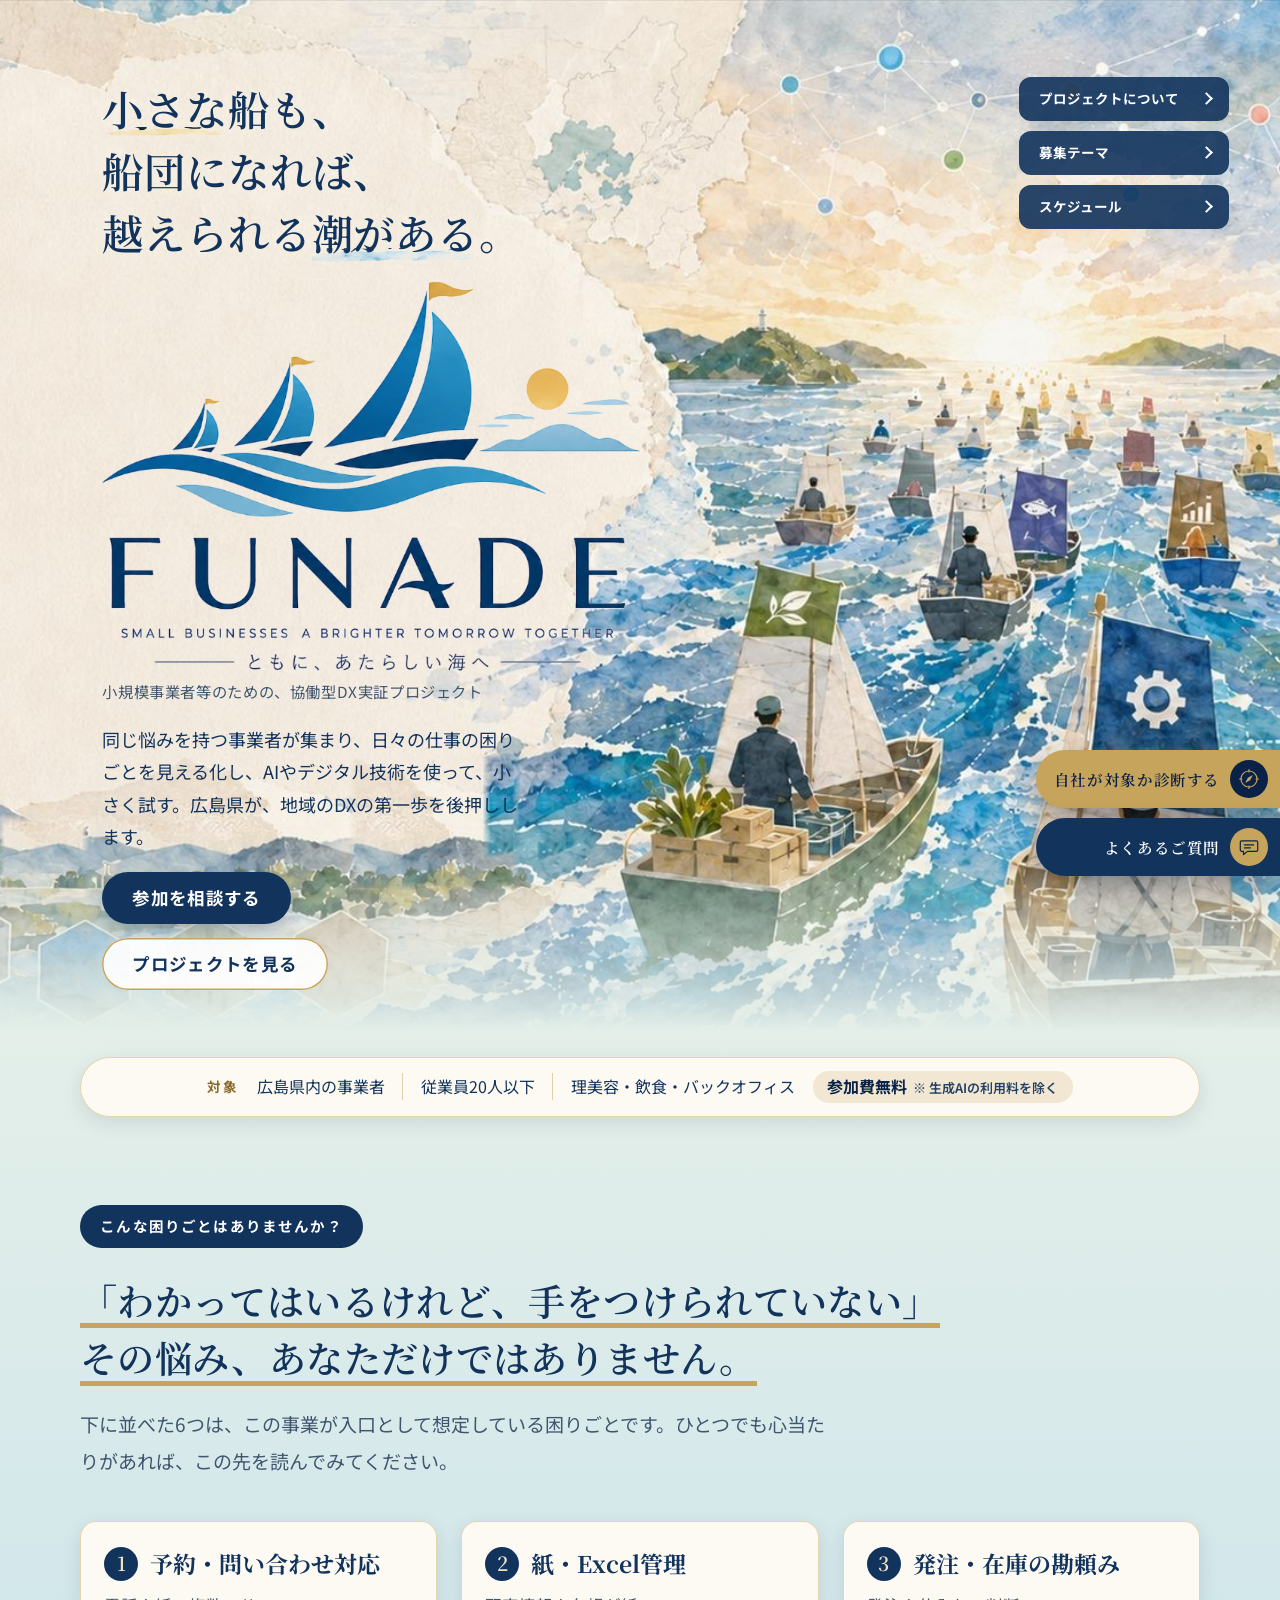
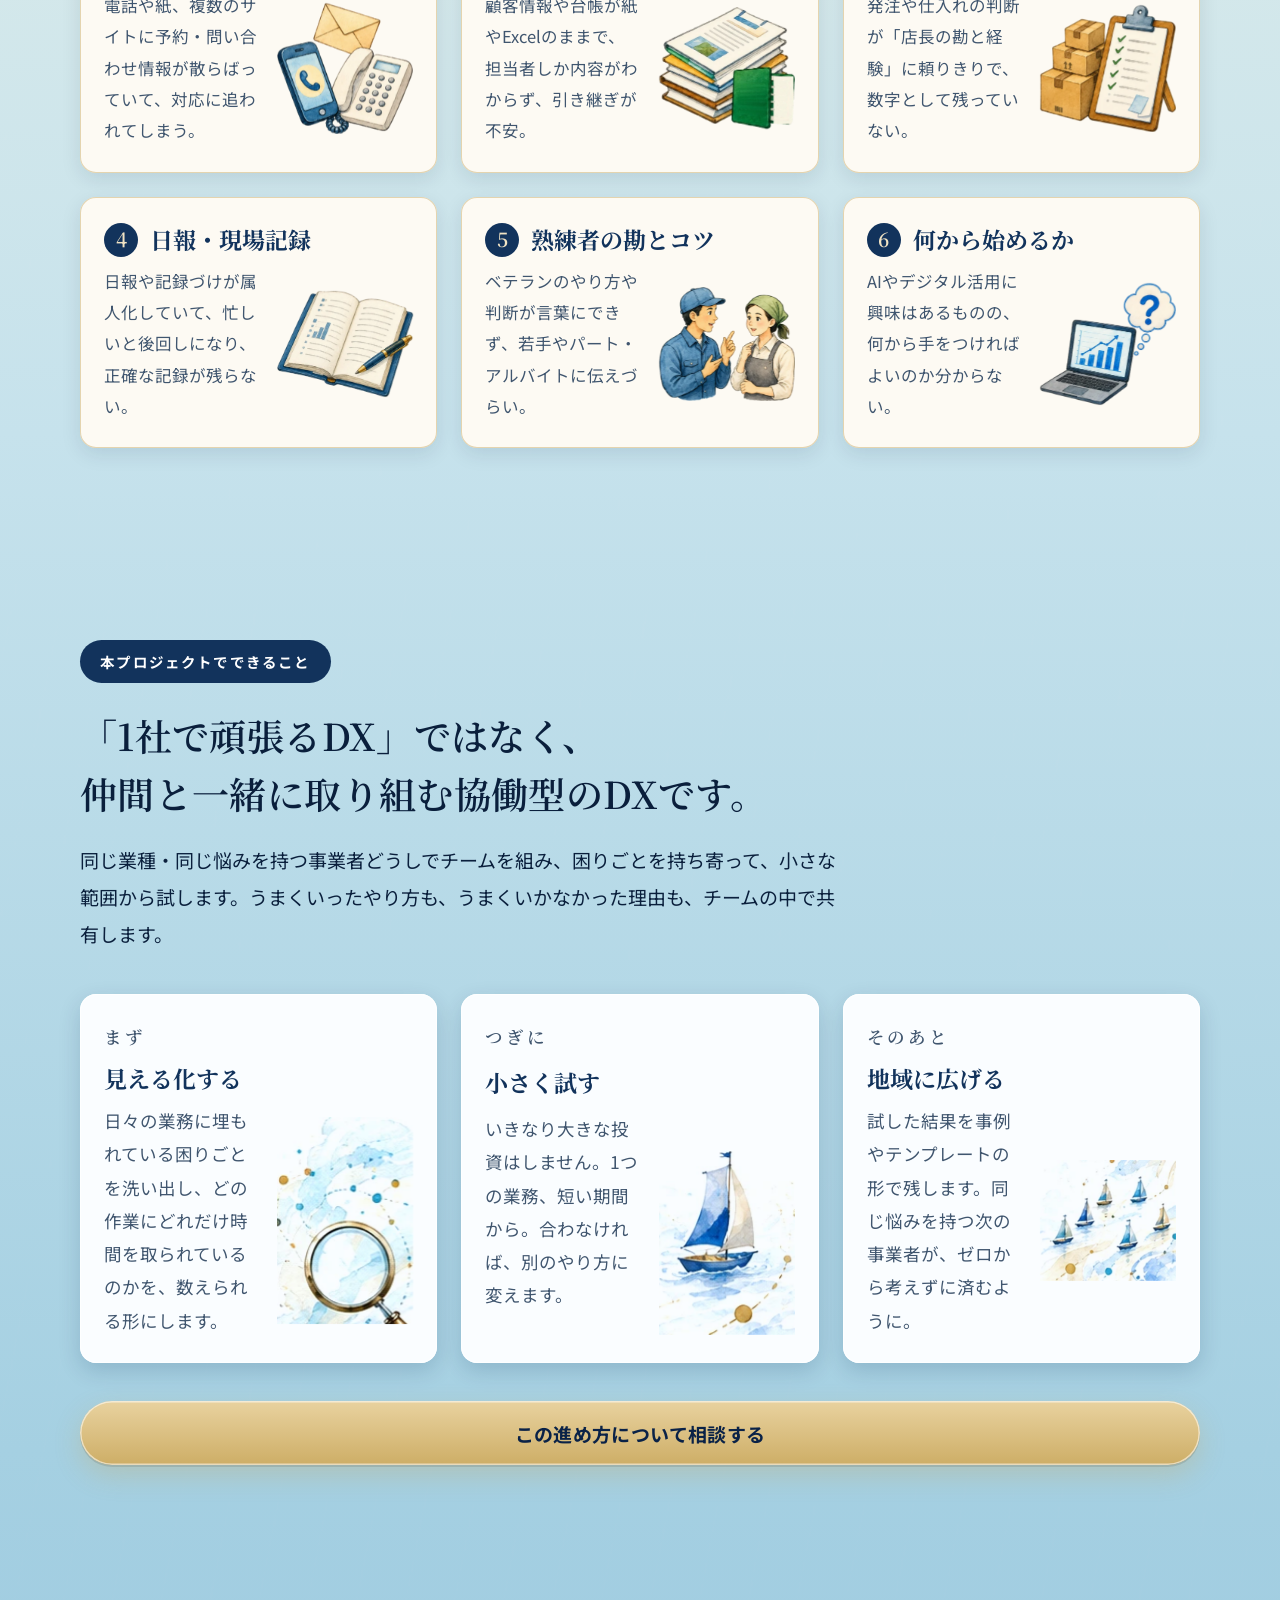
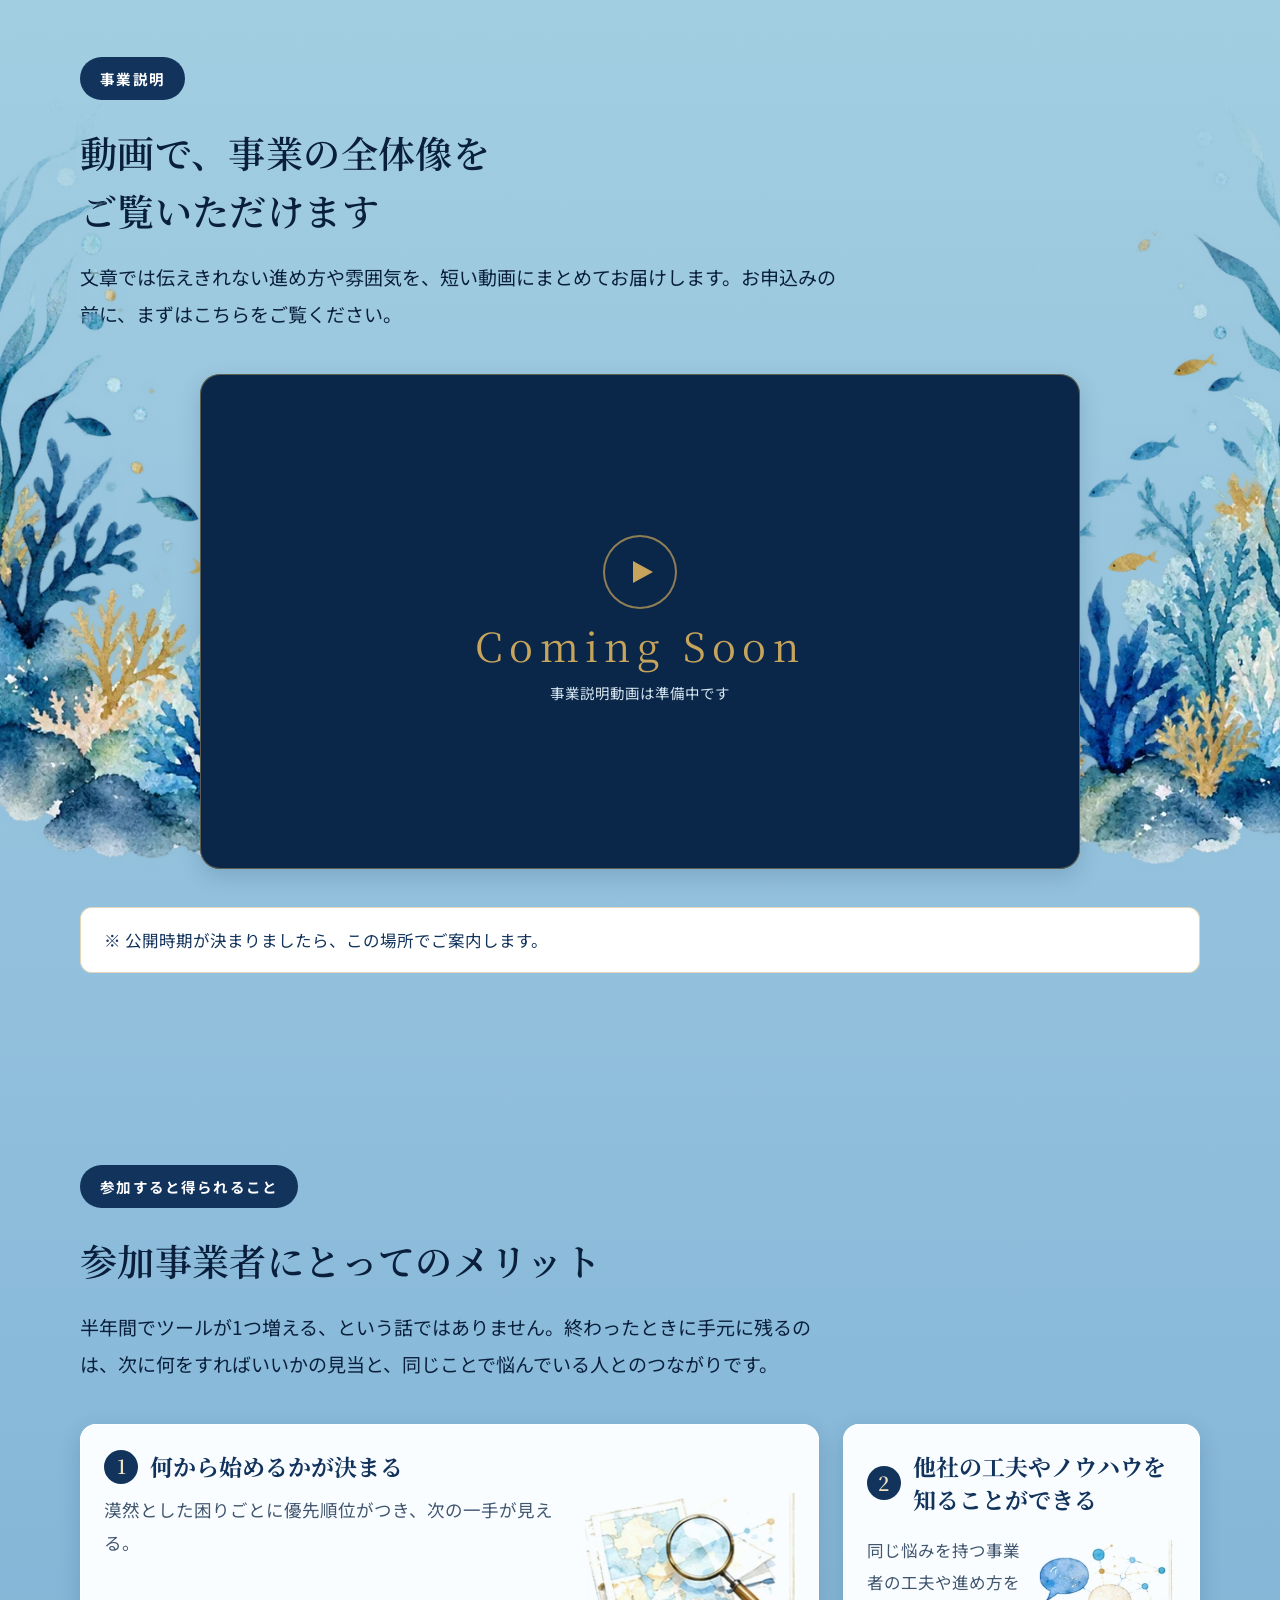
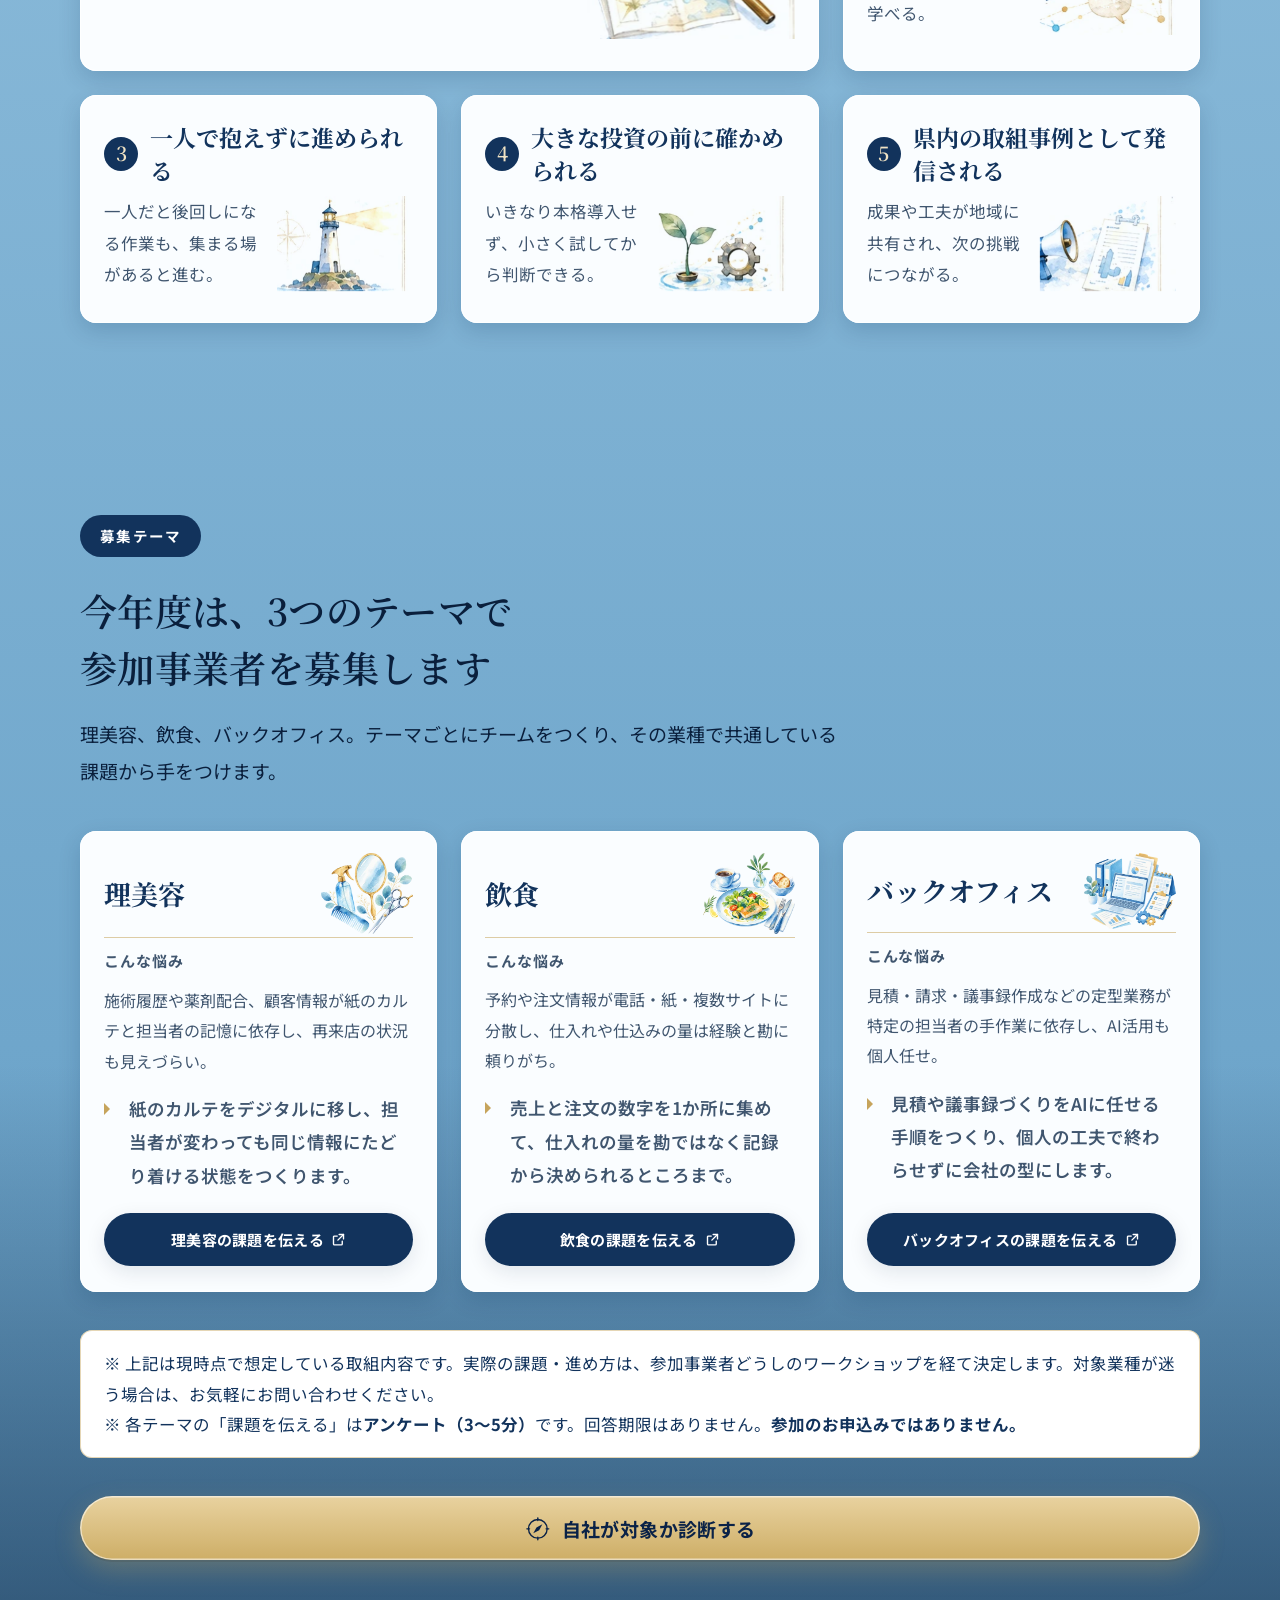
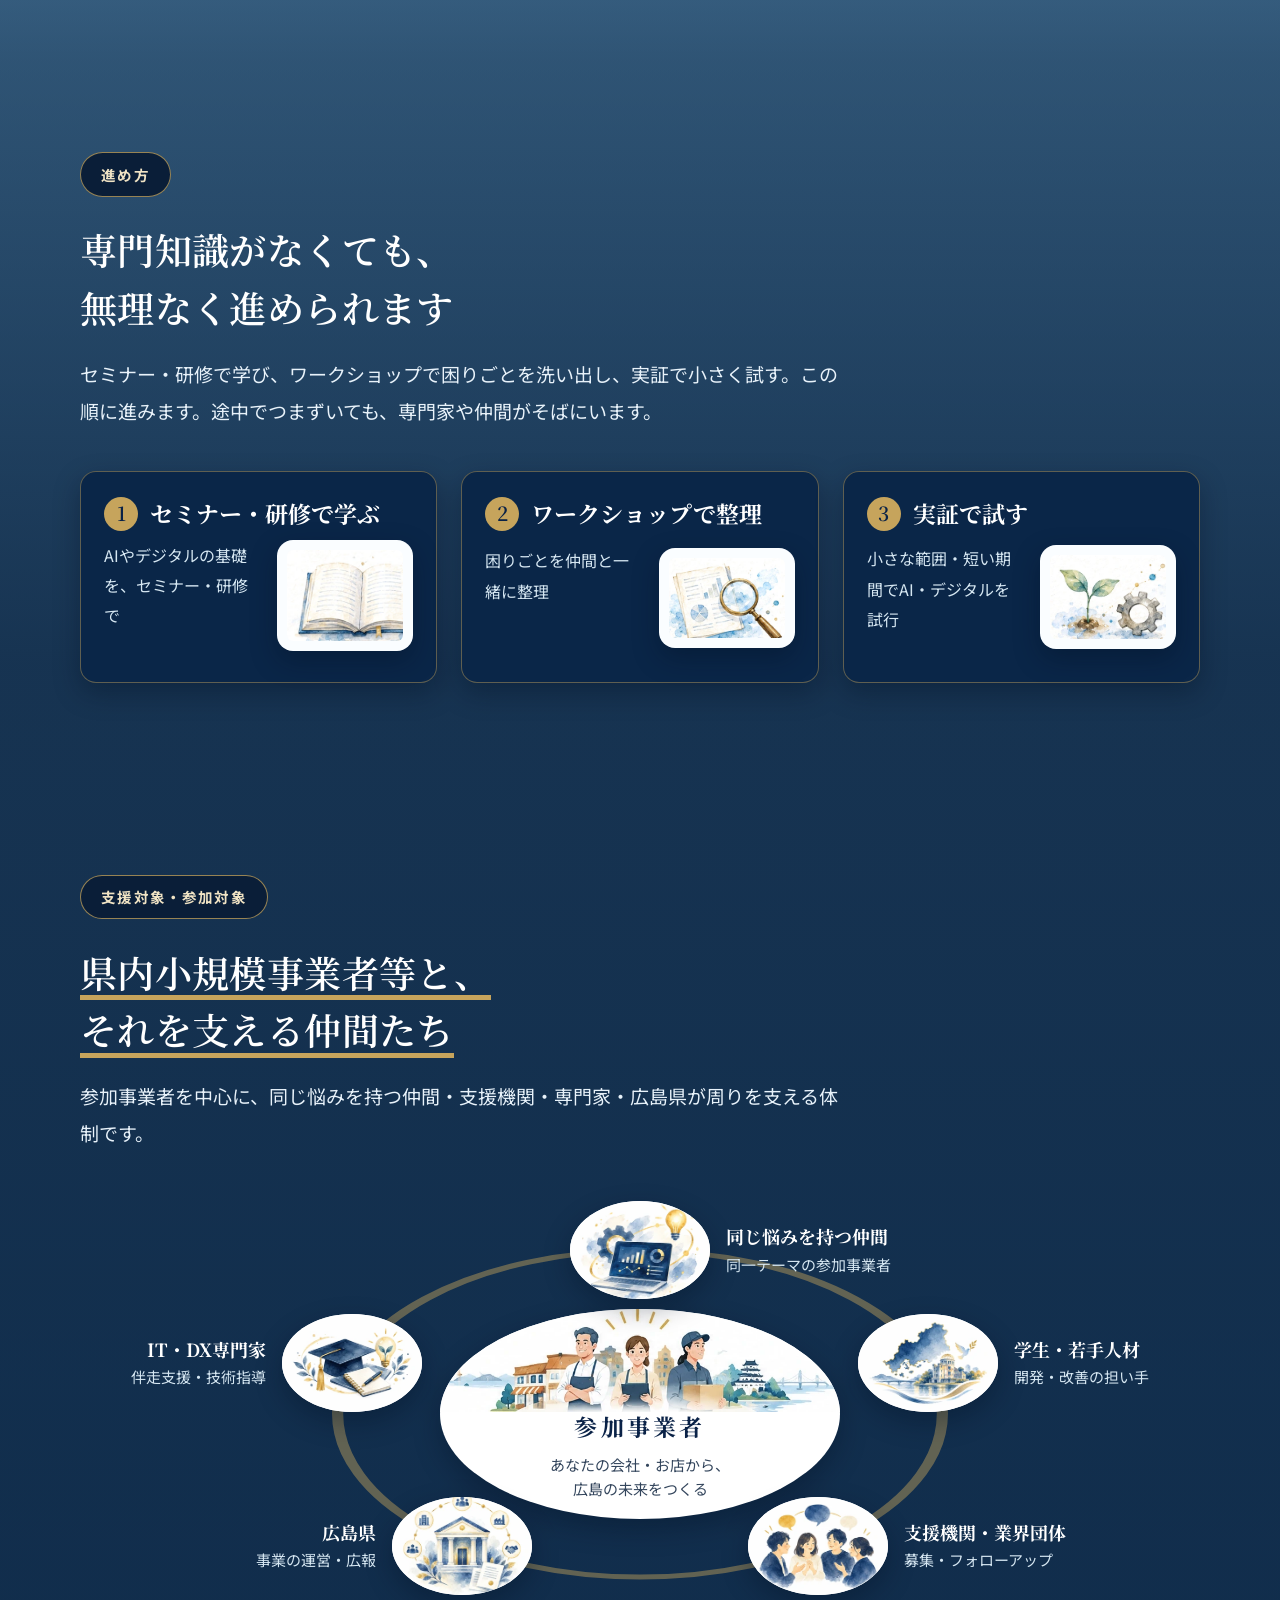
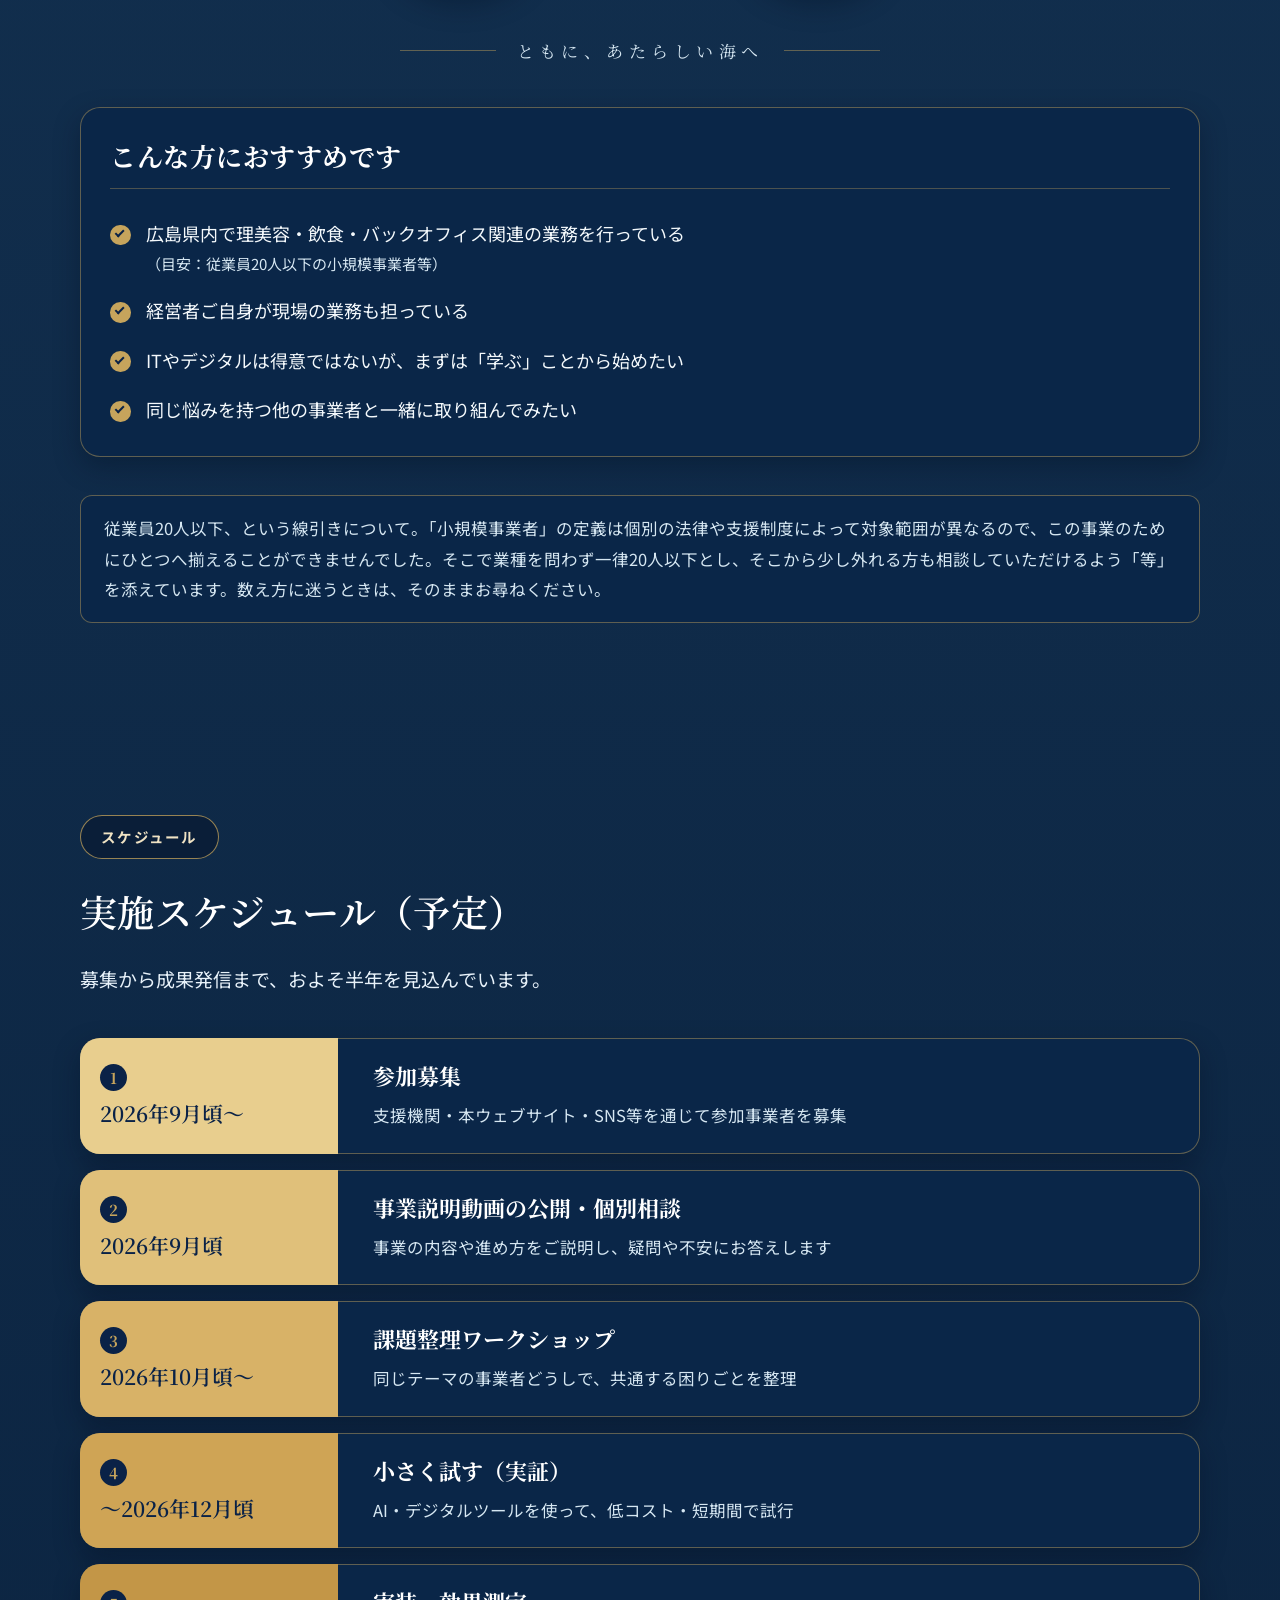
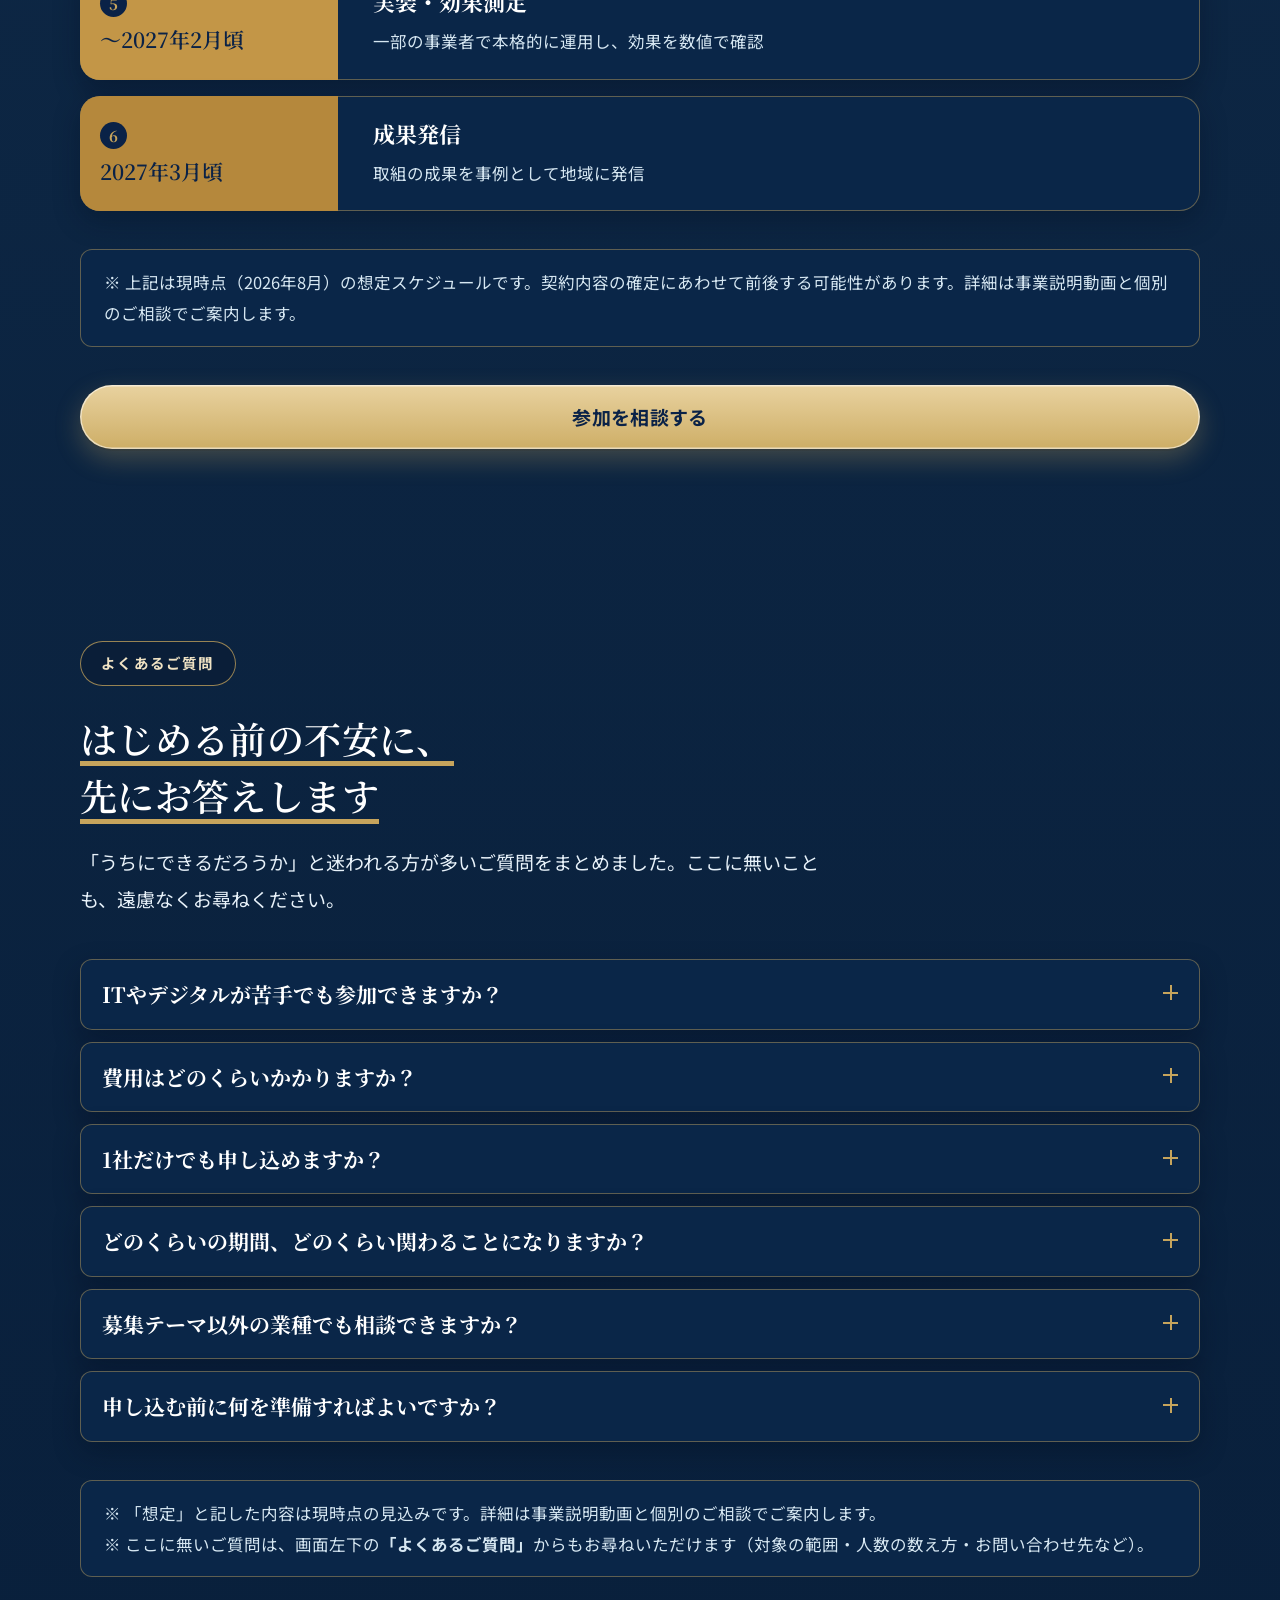
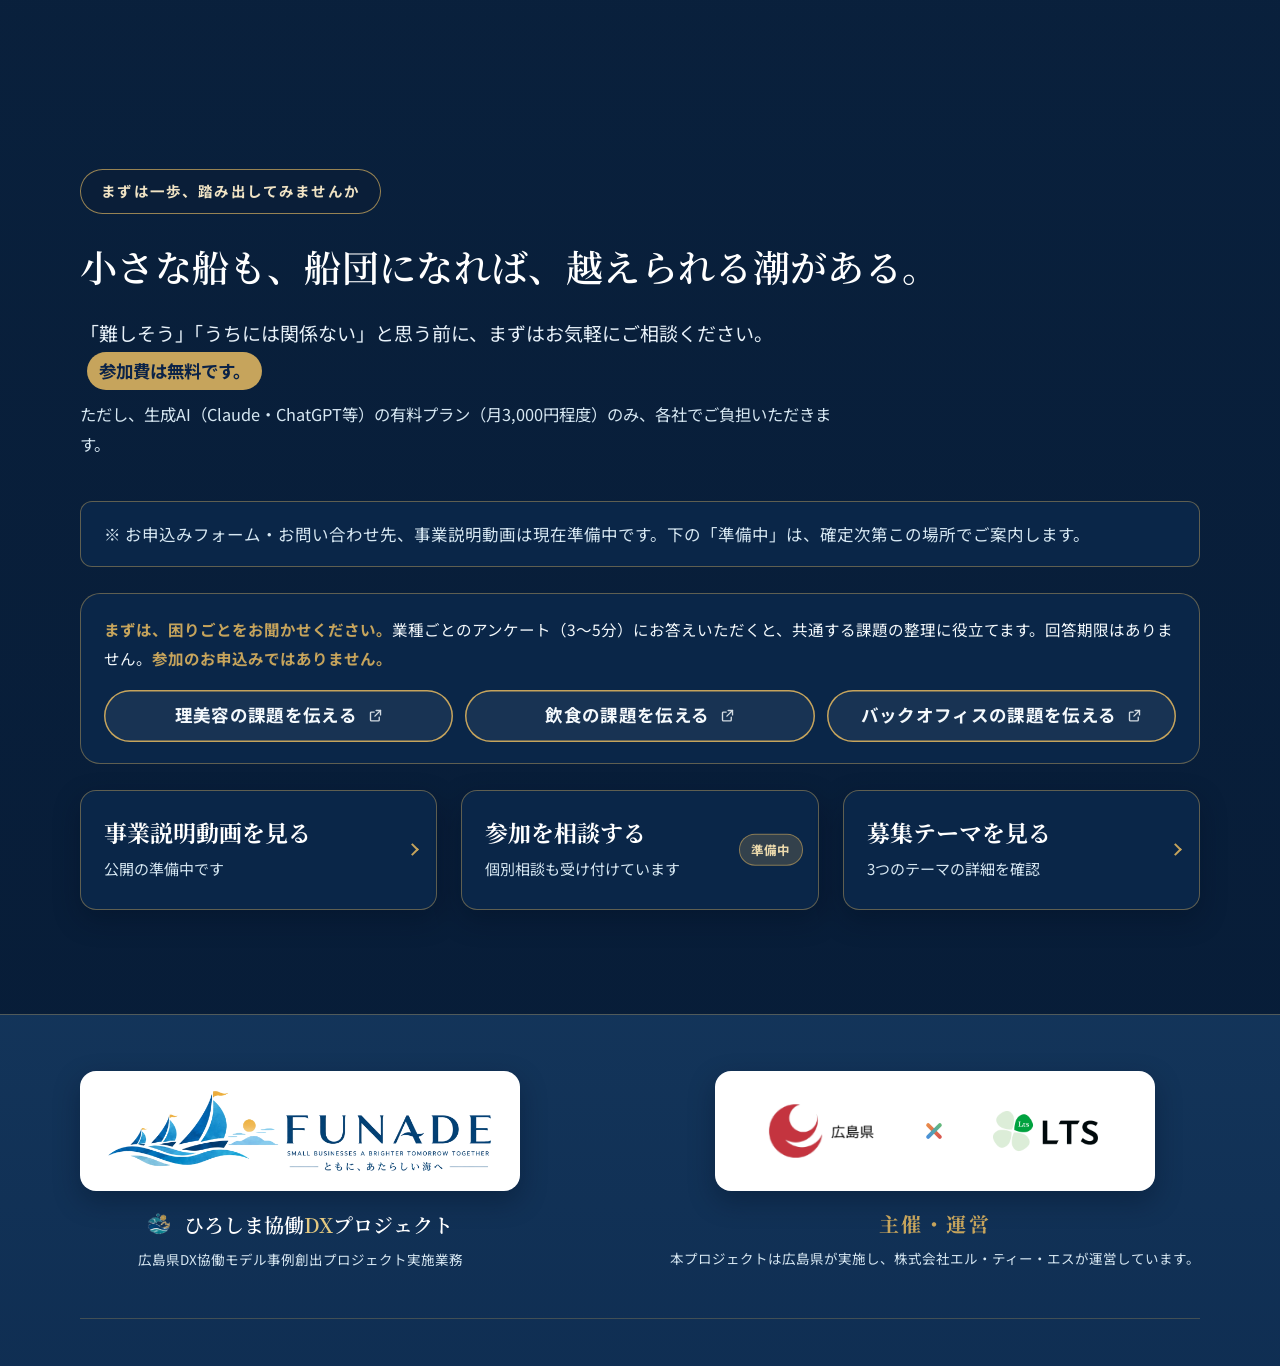
==== index.html @ ca3e8f76 "表記の修正4件と、海の生き物・海底火山の撤去 依頼主の文書（気になるところについて.docx）のとおり直した。  - 「お申し込み」→「お申込み」（表示される12か所すべて。診断の結果画面の   「申" ====
<!DOCTYPE html>
<html lang="ja">
<head>
<meta charset="UTF-8">
<meta name="viewport" content="width=device-width, initial-scale=1">
<title>ひろしま協働DXプロジェクト｜小さな船も、船団になれば、越えられる潮がある。</title>
<meta name="description" content="広島県の小規模事業者等のための、協働型DX実証プロジェクト。同じ悩みを持つ事業者が集まり、困りごとを見える化し、AIやデジタル技術で小さく試します。">
<link rel="preconnect" href="https://fonts.googleapis.com">
<link rel="preconnect" href="https://fonts.gstatic.com" crossorigin>
<link href="https://fonts.googleapis.com/css2?family=Noto+Serif+JP:wght@600;700&family=Noto+Sans+JP:wght@400;500;700&display=swap" rel="stylesheet">
<link rel="stylesheet" href="style.css">
<!-- ヒーローの絵はCSSの background-image なので、ブラウザは style.css を
     読み終えるまで存在に気づけない。外部のフォントの読み込みも間に挟まるので、
     遅い回線では最初に見える絵の取得が後ろへずれる。先に取りに行かせる。
     media で昼の横／縦を出し分ける（CSSの切り替え条件と同じ形）。
     夜の絵は使う人だけが読むよう、script.js 側の先読みに任せる。 -->
<link rel="preload" as="image" fetchpriority="high"
      href="assets/img/backgrounds/hero-scene-wide.jpg"
      media="(min-width:1100px), (min-width:768px) and (min-aspect-ratio:13/10)">
<link rel="preload" as="image" fetchpriority="high"
      href="assets/img/backgrounds/hero-mobile.jpg"
      media="(max-aspect-ratio:13/10) and (max-width:1099px), (max-width:767px)">
<link rel="icon" href="assets/img/icons/logo-mark.png" type="image/png">
<meta property="og:type" content="website">
<meta property="og:title" content="ひろしま協働DXプロジェクト｜小さな船も、船団になれば、越えられる潮がある。">
<meta property="og:description" content="広島県の小規模事業者等のための、協働型DX実証プロジェクト。同じ悩みを持つ事業者が集まり、困りごとを見える化し、AIやデジタル技術で小さく試します。">
<meta property="og:image" content="assets/img/backgrounds/hero-scene-wide.jpg">
<meta name="twitter:card" content="summary_large_image">
</head>
<body>

<!-- スマホ用の目次（767px以下でだけ出る）。
     スマホではヒーローのページ内ナビを出しておらず、途中から別の節へ飛ぶ
     手段がフッターの目次（最下部）しか無かった（依頼主 2026-09-08）。

     開閉は <details> が持っている。**JSが無くても開いて閉じられる。**
     script.js は「リンクを押したら閉じる」「Escで閉じる」だけを上乗せする。

     本文より前に置いてあるのは、キーボードで最初に辿り着けるようにするため。 -->
<details class="menu" id="menu">
  <summary class="menu-btn" aria-label="メニュー"><span class="menu-bars" aria-hidden="true"></span></summary>
  <nav class="menu-panel" aria-label="メニュー">
    <a href="#what">できること</a>
    <a href="#video">事業説明動画</a>
    <a href="#benefit">メリット</a>
    <a href="#themes">募集テーマ</a>
    <a href="#flow">進め方</a>
    <a href="#entry">お申込み</a>
    <a class="menu-cta" href="#entry">参加を相談する</a>
  </nav>
</details>

<main>

<!-- ============================================================
     1. ヒーロー（水面）
     ============================================================ -->
<section id="hero" class="section tier-shallow hero" aria-label="ファーストビュー">
  <div class="hero-art" aria-hidden="true"></div>

  <div class="wrap hero-inner">
    <div class="hero-panel">
      <h1 class="hero-title"><span class="brush brush-gold">小さな</span>船も、<br>船団になれば、<br>越えられる<span class="brush brush-blue">潮がある</span>。</h1>

      <!-- 名前に3秒マウスを乗せると、ページ全体が夜の海に切り替わる
           （script.js）。もう一度3秒乗せると昼へ戻る。隠し要素だが、
           キーボードでも Enter / Space で同じことができるようにしてある。
           JSが動かなくても、ただの見出しとして成立する。 -->
      <p class="hero-brand" data-nightswitch tabindex="0" role="button"
         aria-pressed="false" aria-label="FUNADE ひろしま協働DXプロジェクト。昼と夜の背景を切り替えます">
        <!-- ロゴは文字段の幅いっぱいに置く。もらった完成イメージでは
             「ロゴの幅＝タイトルの行幅（画面の約38%）」で、左端もタイトルと
             揃っている。小さく中央寄りに置くと締まらない。
             389px以下だけ縦組み（印の下に文字）に切り替える。横組みのままだと
             印と文字を狭い幅に詰め込むぶん、文字が小さくなりすぎる。
             どちらも同じ内容なので読み上げは <img> の alt 1つで足りる。 -->
        <picture class="hero-logo">
          <source media="(max-width:389px)" srcset="assets/img/logos/funade-v.webp" width="714" height="520">
          <img src="assets/img/logos/funade-h.webp" width="1436" height="300"
               alt="FUNADE ともに、あたらしい海へ" onerror="this.closest('picture').remove()">
        </picture>
        <span>ひろしま協働<span class="gold">DX</span>プロジェクト</span>
      </p>
      <p class="hero-sub">小規模事業者等のための、協働型DX実証プロジェクト</p>

      <p class="hero-lead">同じ悩みを持つ事業者が集まり、日々の仕事の困りごとを見える化し、AIやデジタル技術を使って、小さく試す。広島県が、地域のDXの第一歩を後押しします。</p>

      <p class="hero-cta">
        <a class="btn btn-primary" href="#entry">参加を相談する</a>
        <a class="btn btn-ghost" href="#what">プロジェクトを見る</a>
      </p>
    </div>

    <nav class="hero-nav" aria-label="ページ内リンク">
      <a href="#what">プロジェクトについて<span class="chev" aria-hidden="true"></span></a>
      <a href="#themes">募集テーマ<span class="chev" aria-hidden="true"></span></a>
      <a href="#schedule">スケジュール<span class="chev" aria-hidden="true"></span></a>
    </nav>
  </div>
</section>

<!-- ヒーロー直後から main の終わりまでを覆うレール。
     この最後に追従CTAを置く。position:sticky の bottom は「下へ流れ去る
     のを止める」働きなので、要素の自然位置がレールの末尾＝常に画面の下に
     あることで、ずっと下端に留まる。レールの上端より上へは動けないので、
     ヒーローを読み終えるまでは現れない。JSは要らない。 -->
<div class="cta-rail">

<!-- 対象条件をページの頭で示す。「うちは対象か」がこの読み手の最初の関門
     なのに、これまでは8つ目のセクション（支援体制）まで出てこなかった。
     ここに置く4つはすべて確定している内容。カードにもイラストにもせず、
     1行の帯に留めるのは、ヒーローの余韻を切らずに事実だけ渡すため。 -->
<div class="wrap">
  <p class="terms-bar">
    <span class="terms-label">対象</span>
    <span class="terms-item">広島県内の事業者</span>
    <span class="terms-item">従業員20人以下</span>
    <span class="terms-item">理美容・飲食・バックオフィス</span>
    <!-- 「無料」だけを大きく置いて、あとで生成AIの月額負担を知らせるのは
         順番が逆になる。帯の中に但し書きを添える（依頼主 2026-09-11）。 -->
    <span class="terms-free">参加費無料<span class="terms-except">生成AIの利用料を除く</span></span>
  </p>
</div>
<!-- ============================================================
     2. 困りごと（浅瀬）
     ============================================================ -->
<section id="pain" class="section sec-pain tier-shallow" aria-labelledby="pain-h">
  <div class="wrap">
    <p class="eyebrow">こんな困りごとはありませんか？</p>
    <h2 id="pain-h"><span class="h-rule">「わかってはいるけれど、手をつけられていない」<br>その悩み、あなただけではありません。</span></h2>
    <p class="lead">下に並べた6つは、この事業が入口として想定している困りごとです。ひとつでも心当たりがあれば、この先を読んでみてください。</p>

    <ul class="grid grid-3">
      <li class="card">
        <div class="card-head"><span class="num">1</span><h3 class="card-title">予約・問い合わせ対応</h3></div>
        <p>電話や紙、複数のサイトに予約・問い合わせ情報が散らばっていて、対応に追われてしまう。</p>
        <img class="vignette" src="assets/img/icons/pain/icon-1.webp" width="360" height="346" alt="" loading="lazy" decoding="async" onerror="this.remove()">
      </li>
      <li class="card">
        <div class="card-head"><span class="num">2</span><h3 class="card-title">紙・Excel管理</h3></div>
        <p>顧客情報や台帳が紙やExcelのままで、担当者しか内容がわからず、引き継ぎが不安。</p>
        <img class="vignette" src="assets/img/icons/pain/icon-2.webp" width="360" height="323" alt="" loading="lazy" decoding="async" onerror="this.remove()">
      </li>
      <li class="card">
        <div class="card-head"><span class="num">3</span><h3 class="card-title">発注・在庫の勘頼み</h3></div>
        <p>発注や仕入れの判断が「店長の勘と経験」に頼りきりで、数字として残っていない。</p>
        <img class="vignette" src="assets/img/icons/pain/icon-3.webp" width="360" height="335" alt="" loading="lazy" decoding="async" onerror="this.remove()">
      </li>
      <li class="card">
        <div class="card-head"><span class="num">4</span><h3 class="card-title">日報・現場記録</h3></div>
        <p>日報や記録づけが属人化していて、忙しいと後回しになり、正確な記録が残らない。</p>
        <img class="vignette" src="assets/img/icons/pain/icon-4.webp" width="360" height="281" alt="" loading="lazy" decoding="async" onerror="this.remove()">
      </li>
      <li class="card">
        <div class="card-head"><span class="num">5</span><h3 class="card-title">熟練者の勘とコツ</h3></div>
        <p>ベテランのやり方や判断が言葉にできず、若手やパート・アルバイトに伝えづらい。</p>
        <img class="vignette" src="assets/img/icons/pain/icon-5.webp" width="360" height="301" alt="" loading="lazy" decoding="async" onerror="this.remove()">
      </li>
      <li class="card">
        <div class="card-head"><span class="num">6</span><h3 class="card-title">何から始めるか</h3></div>
        <p>AIやデジタル活用に興味はあるものの、何から手をつければよいのか分からない。</p>
        <img class="vignette" src="assets/img/icons/pain/icon-6.webp" width="360" height="323" alt="" loading="lazy" decoding="async" onerror="this.remove()">
      </li>
    </ul>
  </div>
</section>

<!-- ============================================================
     3. できること（中層）
     ============================================================ -->
<section id="what" class="section sec-what tier-mid" aria-labelledby="what-h">
  <div class="wrap">
    <p class="eyebrow">本プロジェクトでできること</p>
    <h2 id="what-h"><span class="h-rule">「1社で頑張るDX」ではなく、<br>仲間と一緒に取り組む協働型のDXです。</span></h2>
    <p class="lead">同じ業種・同じ悩みを持つ事業者どうしでチームを組み、困りごとを持ち寄って、小さな範囲から試します。うまくいったやり方も、うまくいかなかった理由も、チームの中で共有します。</p>

    <ol class="grid grid-3">
      <li class="card">
        <p class="step-label">まず</p>
        <h3 class="card-title">見える化する</h3>
        <p>日々の業務に埋もれている困りごとを洗い出し、どの作業にどれだけ時間を取られているのかを、数えられる形にします。</p>
        <img class="vignette" src="assets/img/icons/what/illus-1.webp" width="131" height="200" alt="" loading="lazy" decoding="async" onerror="this.remove()">
      </li>
      <li class="card">
        <p class="step-label">つぎに</p>
        <h3 class="card-title">小さく試す</h3>
        <p>いきなり大きな投資はしません。1つの業務、短い期間から。合わなければ、別のやり方に変えます。</p>
        <img class="vignette" src="assets/img/icons/what/illus-2.webp" width="146" height="237" alt="" loading="lazy" decoding="async" onerror="this.remove()">
      </li>
      <li class="card">
        <p class="step-label">そのあと</p>
        <h3 class="card-title">地域に広げる</h3>
        <p>試した結果を事例やテンプレートの形で残します。同じ悩みを持つ次の事業者が、ゼロから考えずに済むように。</p>
        <img class="vignette" src="assets/img/icons/what/illus-3.webp" width="185" height="164" alt="" loading="lazy" decoding="async" onerror="this.remove()">
      </li>
    </ol>

    <p class="section-cta"><a class="btn btn-accent" href="#entry">この進め方について相談する</a></p>
  </div>
</section>

<!-- ============================================================
     4. メリット（中層）
     ============================================================ -->
<!-- ============================================================
     3.5 事業説明動画（中層）
     動画が用意できたら、.video-frame の中身（.video-soon 以下）を
     そのまま <iframe> か <video> に差し替えるだけでよい。枠は 16:9 で
     固定してあるので、差し替えてもページの高さは変わらない。
     ============================================================ -->
<section id="video" class="section sec-video tier-mid" aria-labelledby="video-h">
  <div class="wrap">
    <p class="eyebrow">事業説明</p>
    <h2 id="video-h"><span class="h-rule">動画で、事業の全体像を<br>ご覧いただけます</span></h2>
    <p class="lead">文章では伝えきれない進め方や雰囲気を、短い動画にまとめてお届けします。お申込みの前に、まずはこちらをご覧ください。</p>

    <!-- 飾りは枠の「外」に置く。左右の下からサンゴと海藻が立ち上がり、
         枠を左右から縁取る（依頼主提供の絵 2026-09-10）。
         枠より後ろに敷いてあるので、枠に重なる内側は隠れ、外へ出た部分だけが
         見える。中の文字にも、差し替え後の映像にも掛からない。 -->
    <div class="video-stage">
      <img class="video-deco" src="assets/img/deco/coral-frame.webp" width="1400" height="788" alt="" aria-hidden="true" loading="lazy" decoding="async" onerror="this.remove()">
    <div class="video-frame">
      <span class="video-play" aria-hidden="true"></span>
      <p class="video-soon">Coming Soon</p>
      <p class="video-note">事業説明動画は準備中です</p>
    </div>
    </div><!-- /.video-stage -->

    <p class="note">※ 公開時期が決まりましたら、この場所でご案内します。</p>
  </div>
</section>

<section id="benefit" class="section sec-benefit tier-mid" aria-labelledby="benefit-h">
  <div class="wrap">
    <p class="eyebrow">参加すると得られること</p>
    <h2 id="benefit-h"><span class="h-rule">参加事業者にとってのメリット</span></h2>
    <p class="lead">半年間でツールが1つ増える、という話ではありません。終わったときに手元に残るのは、次に何をすればいいかの見当と、同じことで悩んでいる人とのつながりです。</p>

    <ul class="grid grid-3">
      <li class="card card-tall">
        <div class="card-head"><span class="num">1</span><h3 class="card-title">何から始めるかが決まる</h3></div>
        <img class="vignette vignette-center" src="assets/img/icons/benefit/illus-1.webp" width="224" height="156" alt="" loading="lazy" decoding="async" onerror="this.remove()">
        <p>漠然とした困りごとに優先順位がつき、次の一手が見える。</p>
      </li>
      <li class="card card-tall">
        <div class="card-head"><span class="num">2</span><h3 class="card-title">他社の工夫やノウハウを知ることができる</h3></div>
        <img class="vignette vignette-center" src="assets/img/icons/benefit/illus-2.webp" width="224" height="156" alt="" loading="lazy" decoding="async" onerror="this.remove()">
        <p>同じ悩みを持つ事業者の工夫や進め方を学べる。</p>
      </li>
      <li class="card card-tall">
        <div class="card-head"><span class="num">3</span><h3 class="card-title">一人で抱えずに進められる</h3></div>
        <img class="vignette vignette-center" src="assets/img/icons/benefit/illus-3.webp" width="224" height="156" alt="" loading="lazy" decoding="async" onerror="this.remove()">
        <p>一人だと後回しになる作業も、集まる場があると進む。</p>
      </li>
      <li class="card card-tall">
        <div class="card-head"><span class="num">4</span><h3 class="card-title">大きな投資の前に確かめられる</h3></div>
        <img class="vignette vignette-center" src="assets/img/icons/benefit/illus-4.webp" width="224" height="156" alt="" loading="lazy" decoding="async" onerror="this.remove()">
        <p>いきなり本格導入せず、小さく試してから判断できる。</p>
      </li>
      <li class="card card-tall">
        <div class="card-head"><span class="num">5</span><h3 class="card-title">県内の取組事例として発信される</h3></div>
        <img class="vignette vignette-center" src="assets/img/icons/benefit/illus-5.webp" width="224" height="156" alt="" loading="lazy" decoding="async" onerror="this.remove()">
        <p>成果や工夫が地域に共有され、次の挑戦につながる。</p>
      </li>
    </ul>
  </div>
</section>

<!-- ============================================================
     5. 募集テーマ（中層）
     ============================================================ -->
<section id="themes" class="section sec-themes tier-mid" aria-labelledby="themes-h">
  <div class="wrap">
    <p class="eyebrow">募集テーマ</p>
    <h2 id="themes-h"><span class="h-rule">今年度は、3つのテーマで<br>参加事業者を募集します</span></h2>
    <p class="lead">理美容、飲食、バックオフィス。テーマごとにチームをつくり、その業種で共通している課題から手をつけます。</p>

    <ul class="grid grid-3">
      <li class="card theme">
        <div class="theme-head">
          <p class="theme-name">理美容</p>
          <img class="theme-icon" src="assets/img/themes/beauty.webp" alt="" width="320" height="283" loading="lazy" decoding="async" onerror="this.remove()">
        </div>
        <p class="label">こんな悩み</p>
        <p>施術履歴や薬剤配合、顧客情報が紙のカルテと担当者の記憶に依存し、再来店の状況も見えづらい。</p>
        <p class="arrow">紙のカルテをデジタルに移し、担当者が変わっても同じ情報にたどり着ける状態をつくります。</p>
        <a class="theme-survey" href="https://forms.gle/CrJjjcNJ1uPHw9Nv9" target="_blank" rel="noopener noreferrer"><span>理美容の課題を伝える</span><svg class="ext" viewBox="0 0 24 24" aria-hidden="true"><use href="#ic-ext"></use></svg><span class="sr-only">（アンケート・新しいタブで開きます）</span></a>
      </li>
      <li class="card theme">
        <div class="theme-head">
          <p class="theme-name">飲食</p>
          <img class="theme-icon" src="assets/img/themes/food.webp" alt="" width="320" height="281" loading="lazy" decoding="async" onerror="this.remove()">
        </div>
        <p class="label">こんな悩み</p>
        <p>予約や注文情報が電話・紙・複数サイトに分散し、仕入れや仕込みの量は経験と勘に頼りがち。</p>
        <p class="arrow">売上と注文の数字を1か所に集めて、仕入れの量を勘ではなく記録から決められるところまで。</p>
        <a class="theme-survey" href="https://forms.gle/Qwr9Q81c6xFHMToP7" target="_blank" rel="noopener noreferrer"><span>飲食の課題を伝える</span><svg class="ext" viewBox="0 0 24 24" aria-hidden="true"><use href="#ic-ext"></use></svg><span class="sr-only">（アンケート・新しいタブで開きます）</span></a>
      </li>
      <li class="card theme">
        <div class="theme-head">
          <p class="theme-name">バックオフィス</p>
          <img class="theme-icon" src="assets/img/themes/backoffice.webp" alt="" width="320" height="265" loading="lazy" decoding="async" onerror="this.remove()">
        </div>
        <p class="label">こんな悩み</p>
        <p>見積・請求・議事録作成などの定型業務が特定の担当者の手作業に依存し、AI活用も個人任せ。</p>
        <p class="arrow">見積や議事録づくりをAIに任せる手順をつくり、個人の工夫で終わらせずに会社の型にします。</p>
        <a class="theme-survey" href="https://forms.gle/EZCiQaTS5U3YpT3E7" target="_blank" rel="noopener noreferrer"><span>バックオフィスの課題を伝える</span><svg class="ext" viewBox="0 0 24 24" aria-hidden="true"><use href="#ic-ext"></use></svg><span class="sr-only">（アンケート・新しいタブで開きます）</span></a>
      </li>
    </ul>

    <p class="note">※ 上記は現時点で想定している取組内容です。実際の課題・進め方は、参加事業者どうしのワークショップを経て決定します。対象業種が迷う場合は、お気軽にお問い合わせください。<br>
      ※ 各テーマの「課題を伝える」は<strong>アンケート（3〜5分）</strong>です。回答期限はありません。<strong>参加のお申込みではありません。</strong></p>

    <p class="section-cta"><a class="btn btn-accent btn-ic" href="#entry" data-fitcheck>
        <svg class="btn-mark" viewBox="0 0 48 48" aria-hidden="true"><use href="#ic-compass"></use></svg>
        自社が対象か診断する</a></p>
  </div>
</section>

<!-- 深海の5節をひとつの器に入れる。暗さはこの器に1枚だけ掛ける。
     セクションごとに掛けると、境目に横縞が並んでページが切れて見える。 -->
<div class="deep-zone">

<!-- ============================================================
     6. 進め方・支援体制（深海）
     ============================================================ -->
<section id="flow" class="section sec-flow tier-deep" aria-labelledby="flow-h">
  <div class="wrap">
    <p class="eyebrow">進め方</p>
    <h2 id="flow-h"><span class="h-rule">専門知識がなくても、<br>無理なく進められます</span></h2>
    <p class="lead">セミナー・研修で学び、ワークショップで困りごとを洗い出し、実証で小さく試す。この順に進みます。途中でつまずいても、専門家や仲間がそばにいます。</p>

    <ol class="grid grid-3 steps">
      <li class="card">
        <div class="card-head"><span class="num">1</span><h3 class="card-title">セミナー・研修で学ぶ</h3></div>
        <img class="vignette vignette-center" src="assets/img/icons/flow/illus-1.webp" width="253" height="200" alt="" loading="lazy" decoding="async" onerror="this.remove()">
        <p>AIやデジタルの基礎を、セミナー・研修で</p>
      </li>
      <li class="card">
        <div class="card-head"><span class="num">2</span><h3 class="card-title">ワークショップで整理</h3></div>
        <img class="vignette vignette-center" src="assets/img/icons/flow/illus-2.webp" width="298" height="206" alt="" loading="lazy" decoding="async" onerror="this.remove()">
        <p>困りごとを仲間と一緒に整理</p>
      </li>
      <li class="card">
        <div class="card-head"><span class="num">3</span><h3 class="card-title">実証で試す</h3></div>
        <img class="vignette vignette-center" src="assets/img/icons/flow/illus-3.webp" width="283" height="206" alt="" loading="lazy" decoding="async" onerror="this.remove()">
        <p>小さな範囲・短い期間でAI・デジタルを試行</p>
      </li>
    </ol>

  </div>
</section>

<!-- ============================================================
     7. 支援対象・参加対象（深海）
     ============================================================ -->
<section id="target" class="section sec-target tier-deep" aria-labelledby="target-h">
  <div class="wrap">
      <p class="eyebrow">支援対象・参加対象</p>
      <h2 id="target-h"><span class="h-rule">県内小規模事業者等と、<br>それを支える仲間たち</span></h2>
      <p class="lead">参加事業者を中心に、同じ悩みを持つ仲間・支援機関・専門家・広島県が周りを支える体制です。</p>

      <div class="hub">
        <!-- 5つの役割が中心を囲む輪。図として置ける幅（1200px以上）でだけ出る装飾。
             輪の上に島（絵）が乗るので、島の位置とこの楕円は同じ %（下のCSS）で決める。 -->
        <svg class="hub-lines" viewBox="0 0 100 100" preserveAspectRatio="none" aria-hidden="true" focusable="false">
          <ellipse cx="50" cy="46" rx="27" ry="34"></ellipse>
        </svg>
        <p class="hub-center">
          <img class="hub-scene" src="assets/img/icons/hub/center.webp" width="700" height="180" alt="" loading="lazy" decoding="async" onerror="this.remove()">
          <strong>参加事業者</strong>
          <span>あなたの会社・お店から、<br>広島の未来をつくる</span>
        </p>

      <ul class="grid grid-5 nodes">
        <li class="card">
          <picture>
            <source media="(min-width:1200px)" srcset="assets/img/icons/hub/peer.webp" width="266" height="186">
            <img class="vignette vignette-center" src="assets/img/icons/flow/hub-peer.webp" width="320" height="320" alt="" loading="lazy" decoding="async" onerror="this.closest('picture').remove()">
          </picture>
          <div class="node-txt">
            <h3 class="card-title">同じ悩みを持つ仲間</h3>
            <p>同一テーマの参加事業者</p>
          </div>
        </li>
        <li class="card">
          <picture>
            <source media="(min-width:1200px)" srcset="assets/img/icons/hub/student.webp" width="266" height="186">
            <img class="vignette vignette-center" src="assets/img/icons/flow/hub-student.webp" width="320" height="320" alt="" loading="lazy" decoding="async" onerror="this.closest('picture').remove()">
          </picture>
          <div class="node-txt">
            <h3 class="card-title">学生・若手人材</h3>
            <p>開発・改善の担い手</p>
          </div>
        </li>
        <li class="card">
          <picture>
            <source media="(min-width:1200px)" srcset="assets/img/icons/hub/support.webp" width="280" height="196">
            <img class="vignette vignette-center" src="assets/img/icons/flow/hub-support.webp" width="320" height="320" alt="" loading="lazy" decoding="async" onerror="this.closest('picture').remove()">
          </picture>
          <div class="node-txt">
            <h3 class="card-title">支援機関・業界団体</h3>
            <p>募集・フォローアップ</p>
          </div>
        </li>
        <li class="card is-left">
          <picture>
            <source media="(min-width:1200px)" srcset="assets/img/icons/hub/pref.webp" width="280" height="196">
            <img class="vignette vignette-center" src="assets/img/icons/flow/hub-hiroshima.webp" width="320" height="320" alt="" loading="lazy" decoding="async" onerror="this.closest('picture').remove()">
          </picture>
          <div class="node-txt">
            <h3 class="card-title">広島県</h3>
            <p>事業の運営・広報</p>
          </div>
        </li>
        <li class="card is-left">
          <picture>
            <source media="(min-width:1200px)" srcset="assets/img/icons/hub/expert.webp" width="255" height="178">
            <img class="vignette vignette-center" src="assets/img/icons/flow/hub-itdx.webp" width="320" height="320" alt="" loading="lazy" decoding="async" onerror="this.closest('picture').remove()">
          </picture>
          <div class="node-txt">
            <h3 class="card-title">IT・DX専門家</h3>
            <p>伴走支援・技術指導</p>
          </div>
        </li>
      </ul>
        <p class="hub-foot">ともに、あたらしい海へ</p>
      </div>

      <div class="card checklist">
        <h3 class="card-title">こんな方におすすめです</h3>
        <ul>
          <li>広島県内で理美容・飲食・バックオフィス関連の業務を行っている<span class="sub">（目安：従業員20人以下の小規模事業者等）</span></li>
          <li>経営者ご自身が現場の業務も担っている</li>
          <li>ITやデジタルは得意ではないが、まずは「学ぶ」ことから始めたい</li>
          <li>同じ悩みを持つ他の事業者と一緒に取り組んでみたい</li>
        </ul>
      </div>

      <!-- 「20人以下」という線引きの理由。依頼主から直接もらった経緯で、
           このページで数少ない「決めた人の言葉」にあたる部分なので、
           FAQ の中だけに置かず本文に出している（2026-09-11）。 -->
      <p class="note">従業員20人以下、という線引きについて。「小規模事業者」の定義は個別の法律や支援制度によって対象範囲が異なるので、この事業のためにひとつへ揃えることができませんでした。そこで業種を問わず一律20人以下とし、そこから少し外れる方も相談していただけるよう「等」を添えています。数え方に迷うときは、そのままお尋ねください。</p>
  </div>
</section>

<!-- ============================================================
     8. スケジュール（深海）
     ============================================================ -->
<section id="schedule" class="section sec-schedule tier-deep" aria-labelledby="schedule-h">
  <div class="wrap">
    <p class="eyebrow">スケジュール</p>
    <h2 id="schedule-h"><span class="h-rule">実施スケジュール（予定）</span></h2>
    <p class="lead">募集から成果発信まで、およそ半年を見込んでいます。</p>

    <ol class="timeline">
      <li class="card">
        <div class="tl-when">
          <span class="tl-step">1</span>
          <span class="tl-date">2026年9月頃〜</span>
        </div>
        <div class="tl-body">
          <h3 class="card-title">参加募集</h3>
          <p>支援機関・本ウェブサイト・SNS等を通じて参加事業者を募集</p>
        </div>
      </li>
      <li class="card">
        <div class="tl-when">
          <span class="tl-step">2</span>
          <span class="tl-date">2026年9月頃</span>
        </div>
        <div class="tl-body">
          <h3 class="card-title">事業説明動画の公開・個別相談</h3>
          <p>事業の内容や進め方をご説明し、疑問や不安にお答えします</p>
        </div>
      </li>
      <li class="card">
        <div class="tl-when">
          <span class="tl-step">3</span>
          <span class="tl-date">2026年10月頃〜</span>
        </div>
        <div class="tl-body">
          <h3 class="card-title">課題整理ワークショップ</h3>
          <p>同じテーマの事業者どうしで、共通する困りごとを整理</p>
        </div>
      </li>
      <li class="card">
        <div class="tl-when">
          <span class="tl-step">4</span>
          <span class="tl-date">〜2026年12月頃</span>
        </div>
        <div class="tl-body">
          <h3 class="card-title">小さく試す（実証）</h3>
          <p>AI・デジタルツールを使って、低コスト・短期間で試行</p>
        </div>
      </li>
      <li class="card">
        <div class="tl-when">
          <span class="tl-step">5</span>
          <span class="tl-date">〜2027年2月頃</span>
        </div>
        <div class="tl-body">
          <h3 class="card-title">実装・効果測定</h3>
          <p>一部の事業者で本格的に運用し、効果を数値で確認</p>
        </div>
      </li>
      <li class="card">
        <div class="tl-when">
          <span class="tl-step">6</span>
          <span class="tl-date">2027年3月頃</span>
        </div>
        <div class="tl-body">
          <h3 class="card-title">成果発信</h3>
          <p>取組の成果を事例として地域に発信</p>
        </div>
      </li>
    </ol>

    <p class="note">※ 上記は現時点（2026年8月）の想定スケジュールです。契約内容の確定にあわせて前後する可能性があります。詳細は事業説明動画と個別のご相談でご案内します。</p>

    <p class="section-cta"><a class="btn btn-accent" href="#entry">参加を相談する</a></p>
  </div>
</section>

<!-- ============================================================
     9. よくあるご質問（深海）
     JS を使わず <details> で開閉する。ネイティブ要素なので
     キーボード操作とスクリーンリーダーにそのまま対応できる。
     ============================================================ -->
<section id="faq" class="section sec-faq tier-deep" aria-labelledby="faq-h">
  <div class="wrap">
    <p class="eyebrow">よくあるご質問</p>
    <h2 id="faq-h"><span class="h-rule">はじめる前の不安に、<br>先にお答えします</span></h2>
    <p class="lead">「うちにできるだろうか」と迷われる方が多いご質問をまとめました。ここに無いことも、遠慮なくお尋ねください。</p>

    <div class="faq-list">
      <details class="card faq-item" data-kw="苦手|初心者|わからない|分からない|知識|パソコン|スマホ|不安|できるか|むずかしい|難しい|ついていけ|操作" data-tentative>
        <summary><h3 class="card-title">ITやデジタルが苦手でも参加できますか？</h3></summary>
        <p>はい。学ぶ、見える化する、小さく試す、の順に段階を踏みます。出発点はセミナー・研修での基礎知識なので、何も知らない状態からで問題ありません。分からないところで止まってしまったときは、その場で聞いてください。</p>
      </details>

      <!-- 事務局から確定版の回答をもらって差し替え（依頼主 2026-09-11）。
           生成AIの有料プランの負担は、参加を決める前に必ず知っておく必要が
           あるので、ぼかさずそのまま書く。想定ではないので data-tentative は付けない。 -->
      <details class="card faq-item" data-kw="費用|料金|お金|有料|無料|いくら|価格|コスト|負担|支払|予算|プラン|サブスク|月額">
        <summary><h3 class="card-title">費用はどのくらいかかりますか？</h3></summary>
        <p>本プロジェクトへの<strong>参加費は無料</strong>です。ただし、生成AI（Claude・ChatGPT等）の<strong>有料プラン（月3,000円程度）のみ、各社でご負担いただきます</strong>。あらかじめご了承ください。</p>
      </details>

      <details class="card faq-item" data-kw="1社|一社|ひとり|一人|単独|うちだけ|仲間|チーム|グループ|誰かと|複数" data-tentative>
        <summary><h3 class="card-title">1社だけでも申し込めますか？</h3></summary>
        <p>お申込みは1社ずつ受け付ける想定です。同じテーマに集まった事業者どうしでチームを組み、共通する困りごとに一緒に取り組みます。知り合いの事業者と一緒に申し込む必要はありません。</p>
      </details>

      <details class="card faq-item" data-kw="期間|時間|どのくらい|どれくらい|何ヶ月|何ヵ月|半年|忙しい|拘束|回数|頻度|スケジュール|いつまで|負担" data-tentative>
        <summary><h3 class="card-title">どのくらいの期間、どのくらい関わることになりますか？</h3></summary>
        <p>2026年9月頃の募集開始から2027年3月頃の成果発信まで、およそ半年間を想定しています。セミナー・研修、ワークショップ、実証といった節目ごとにご参加いただく形で、日々の業務を止めていただくものではありません。</p>
      </details>

      <!-- 「途中で辞退することはできますか？」は設問ごと削除した
           （依頼主 2026-09-11。離脱を思いつかせない観点から）。
           チャットも .faq-item を読むので、これで辞退の質問には
           個別相談への案内を返すようになる。戻す場合は
           data-kw="辞退|やめ|途中|抜け|中断|キャンセル|取り消|続けられ|離脱" で復活させる。 -->

      <details class="card faq-item" data-kw="業種|テーマ|対象|製造|小売|建設|農業|以外|該当|当てはま|うちの業種|理美容|飲食|バックオフィス">
        <summary><h3 class="card-title">募集テーマ以外の業種でも相談できますか？</h3></summary>
        <p>今年度は理美容・飲食・バックオフィスの3テーマで募集しており、その他の業種は対象外です。ただし業務の一部がバックオフィス寄りであるなど、線引きに迷う場合はお問い合わせください。対象になるかどうかを一緒に確認します。</p>
      </details>

      <details class="card faq-item" data-kw="準備|用意|必要なもの|資料|申込み前|申し込み前|事前|持ち物|何をすれば" data-tentative>
        <summary><h3 class="card-title">申し込む前に何を準備すればよいですか？</h3></summary>
        <p>事前の準備は要りません。日々の困りごとを持ち寄っていただければ、その整理から一緒に始めます。資料をつくってきていただく必要もありません。</p>
      </details>

      <details class="card faq-item" data-kw="小規模事業者等|等とは|定義|どこまで|範囲|該当する|あてはまる|20人|二十人" hidden>
        <summary><h3 class="card-title">「小規模事業者等」とは、どこまでが対象ですか？</h3></summary>
        <p>広島県の「小規模事業者」の定義は制度によって複数あり、本プロジェクトとしてひとつに集約することが難しいため、<strong>従業員20人以下</strong>という一律の目安を設けています。「等」は、この目安に当てはまる事業者を幅広くお迎えする意図です。判断に迷う場合はお問い合わせください。</p>
      </details>

      <details class="card faq-item" data-kw="経営者|社長|本人|自分|含む|数え方|カウント|人数" hidden>
        <summary><h3 class="card-title">従業員数には、経営者本人も含みますか？</h3></summary>
        <p>含みます。ページ内の対象診断でも「経営者を含む人数」でお伺いしています。</p>
      </details>

      <details class="card faq-item" data-kw="店舗|事業所|複数|支店|拠点|全体|会社全体|グループ" data-tentative hidden>
        <summary><h3 class="card-title">店舗や事業所が複数ある場合、人数はどう数えますか？</h3></summary>
        <p>会社全体では20人を超える場合でも、事業所・店舗の単位では20人以下にあたることがあります。線引きに迷う場合は、対象になるかどうかを一緒に確認しますのでお問い合わせください。</p>
      </details>

      <details class="card faq-item" data-kw="県外|本社|県内|広島県内|所在地|エリア|地域|場所" data-tentative hidden>
        <summary><h3 class="card-title">本社が県外でも、広島県内に店舗があれば対象ですか？</h3></summary>
        <p>対象の条件は「事業所が広島県内にあること」です。県内に事業所・店舗がある場合は、まずご相談ください。</p>
      </details>

      <details class="card faq-item" data-kw="誰が|主催|運営|実施|事務局|会社|lts|エル・ティー・エス|広島県が" hidden>
        <summary><h3 class="card-title">誰が実施しているプロジェクトですか？</h3></summary>
        <p>広島県が実施し、株式会社エル・ティー・エスが運営しています。</p>
      </details>

      <details class="card faq-item" data-kw="診断|確かめ|調べ|対象か|チェック|判定|自分は|うちは" hidden>
        <summary><h3 class="card-title">自分が対象かどうか、その場で確かめられますか？</h3></summary>
        <p>ページ内の「自社が対象か診断する」から、5つの質問にお答えいただくと目安が分かります。最終的な対象可否は個別のご相談で確認します。</p>
      </details>

      <details class="card faq-item" data-kw="動画|いつ公開|映像|ビデオ|説明動画|coming soon|見られ" hidden>
        <summary><h3 class="card-title">事業説明動画はいつ公開されますか？</h3></summary>
        <p>現在準備中です。公開時期が決まりましたら、ページの「事業説明」の欄でご案内します。</p>
      </details>

      <details class="card faq-item" data-kw="問い合わせ|連絡先|電話|メール|窓口|申込み方法|申し込み方法|どこに|フォーム" hidden>
        <summary><h3 class="card-title">お問い合わせ先はどこですか？</h3></summary>
        <p>お問い合わせ先・お申込みフォームは現在準備中です。確定次第、「お申込み」の欄でご案内します。</p>
      </details>
    </div>

    <p class="note">※ 「想定」と記した内容は現時点の見込みです。詳細は事業説明動画と個別のご相談でご案内します。<br>
      ※ ここに無いご質問は、画面左下の<strong>「よくあるご質問」</strong>からもお尋ねいただけます（対象の範囲・人数の数え方・お問い合わせ先など）。</p>
  </div>
</section>


<!-- ============================================================
     10. お申込み（最深部）
     ============================================================ -->
<section id="entry" class="section sec-entry tier-deep" aria-labelledby="entry-h">
  <div class="wrap entry-inner">
    <p class="eyebrow">まずは一歩、踏み出してみませんか</p>
    <h2 id="entry-h"><span class="h-rule">小さな船も、船団になれば、越えられる潮がある。</span></h2>
    <p class="lead">「難しそう」「うちには関係ない」と思う前に、まずはお気軽にご相談ください。<strong class="free-mark">参加費は無料です。</strong><span class="lead-except">ただし、生成AI（Claude・ChatGPT等）の有料プラン（月3,000円程度）のみ、各社でご負担いただきます。</span></p>

    <!-- 注記はカードの「前」に置くこと。以前は後ろにあったので、読者は
         先に押せないカードを見て「壊れている」と受け取っていた
         （第三者レビューの指摘 2026-09-07）。先に事情を伝えてから並べる。 -->
    <p class="note note-lead">※ お申込みフォーム・お問い合わせ先、事業説明動画は現在準備中です。下の「準備中」は、確定次第この場所でご案内します。</p>

    <!-- アンケート。お申込みフォームが準備中のあいだ、このページで実際に
         押せる唯一の導線なので、行動の集まるこの節にも置いてある。
         テーマの節にある同じリンクを、業種を選べる形でまとめたもの。 -->
    <div class="survey">
      <p class="survey-lead"><strong>まずは、困りごとをお聞かせください。</strong>業種ごとのアンケート（3〜5分）にお答えいただくと、共通する課題の整理に役立てます。回答期限はありません。<strong>参加のお申込みではありません。</strong></p>
      <div class="survey-btns">
        <a class="btn btn-survey" href="https://forms.gle/CrJjjcNJ1uPHw9Nv9" target="_blank" rel="noopener noreferrer"><span>理美容の課題を伝える</span><svg class="ext" viewBox="0 0 24 24" aria-hidden="true"><use href="#ic-ext"></use></svg><span class="sr-only">（アンケート・新しいタブで開きます）</span></a>
        <a class="btn btn-survey" href="https://forms.gle/Qwr9Q81c6xFHMToP7" target="_blank" rel="noopener noreferrer"><span>飲食の課題を伝える</span><svg class="ext" viewBox="0 0 24 24" aria-hidden="true"><use href="#ic-ext"></use></svg><span class="sr-only">（アンケート・新しいタブで開きます）</span></a>
        <a class="btn btn-survey" href="https://forms.gle/EZCiQaTS5U3YpT3E7" target="_blank" rel="noopener noreferrer"><span>バックオフィスの課題を伝える</span><svg class="ext" viewBox="0 0 24 24" aria-hidden="true"><use href="#ic-ext"></use></svg><span class="sr-only">（アンケート・新しいタブで開きます）</span></a>
      </div>
    </div>

    <ul class="grid grid-3 cta-grid">
      <li>
        <a class="card cta" href="#video">
          <h3 class="card-title">事業説明動画を見る</h3>
          <span class="cta-sub">公開の準備中です</span>
          <span class="chev" aria-hidden="true"></span>
        </a>
      </li>
      <li>
        <div class="card cta is-pending">
          <h3 class="card-title">参加を相談する</h3>
          <span class="cta-sub">個別相談も受け付けています</span>
          <span class="cta-badge">準備中</span>
        </div>
      </li>
      <li>
        <a class="card cta" href="#themes">
          <h3 class="card-title">募集テーマを見る</h3>
          <span class="cta-sub">3つのテーマの詳細を確認</span>
          <span class="chev" aria-hidden="true"></span>
        </a>
      </li>
    </ul>

  </div>
</section>

</div><!-- /.deep-zone -->

<a class="sticky-cta" href="#entry">参加を相談する</a>
</div><!-- /.cta-rail -->
</main>

<!-- ============================================================
     よくあるご質問チャット

     **答えは上の FAQ セクションの本文をそのまま読んで出す。**
     文言をここに書き写すと、FAQ を直したときに片方だけ古くなる
     （このページは同じ数字を3か所に書いて食い違わせた前科がある）。
     拾う言葉だけ、各 .faq-item の data-kw に持たせてある。

     外部への通信は一切しない。入力はブラウザの中だけで照合する。
     JSが動かないときはボタン自体を出さない（CSSで隠してある）。
     その場合も上の FAQ 一覧がそのまま読めるので、失われる情報はない。
     ============================================================ -->
<div class="chat" id="chat" hidden>
  <!-- 対象診断。ページ中ほどにある同じボタンと同じ仕掛け（data-fitcheck）で
       開く。JSが動かないときは #entry へ飛ぶ素のリンクとして働く。 -->
  <a class="chat-launch dock-fit" href="#entry" data-fitcheck>
    <span class="chat-launch-label">自社が対象か診断する</span>
    <span class="chat-launch-mark" aria-hidden="true"><svg viewBox="0 0 48 48"><use href="#ic-compass"></use></svg></span>
  </a>
  <button class="chat-launch" type="button" aria-expanded="false" aria-controls="chat-panel">
    <span class="chat-launch-label">よくあるご質問</span>
    <span class="chat-launch-mark" aria-hidden="true"><svg viewBox="0 0 48 48"><use href="#ic-chat"></use></svg></span>
  </button>

  <div class="chat-panel" id="chat-panel" role="dialog" aria-labelledby="chat-title" hidden>
    <div class="chat-head">
      <p class="chat-title" id="chat-title">よくあるご質問にお答えします</p>
      <button class="chat-close" type="button" aria-label="閉じる"><svg viewBox="0 0 24 24" aria-hidden="true"><use href="#ic-close"></use></svg></button>
    </div>

    <div class="chat-log" id="chat-log" role="log" aria-live="polite"></div>

    <form class="chat-form" autocomplete="off">
      <label class="sr-only" for="chat-input">ご質問</label>
      <input class="chat-input" id="chat-input" type="text" placeholder="ご質問を入力してください" enterkeyhint="send">
      <button class="chat-send" type="submit">送る</button>
    </form>

    <p class="chat-foot">※ ここでの回答は、ページに掲載している現時点の想定です。最終的なご案内は個別のご相談で行います。</p>
  </div>
</div>

<footer class="site-footer">
  <!-- 生き物（ひとつ前の節から伸びてくる熱水噴出孔）はフッターの金の線より
       前に出す。この本文はさらにその前。順は下のCSSで決めている。 -->
  <div class="wrap">
    <!-- 上段は左右2段。左にプロジェクト（ロゴ・愛称・正式名称）、
         右に実施主体。狭い画面では縦に積む。 -->
    <div class="foot-cols">
    <div class="foot-id">
    <!-- ロゴ。紺のフッターに紺のロゴを直接置くと沈むので、
         「主催・運営」と同じように白い板に載せる。 -->
    <p class="foot-logo">
      <img src="assets/img/logos/funade-h.webp" width="1436" height="300"
           alt="FUNADE ともに、あたらしい海へ" onerror="this.closest('.foot-logo').remove()">
    </p>

    <p class="foot-brand">
      <img class="foot-mark" src="assets/img/icons/logo-mark.png" alt="" width="270" height="246" onerror="this.remove()">
      <span>ひろしま協働<span class="gold">DX</span>プロジェクト</span>
    </p>
    <p class="foot-note">広島県DX協働モデル事例創出プロジェクト実施業務</p>
    </div><!-- /.foot-id -->

    <!-- 実施主体。ロゴは白地で使う前提で作られているので、紺のフッターに
         直接置かず、白い板の上に載せる。ロゴ画像がまだ無い間は社名の
         文字が出る（img は読めなければ自分を消し、:has が外れて名前が
         現れる）。画像を置けば名前は読み上げ用に退き、ロゴだけが見える。 -->
    <div class="credit">
      <div class="lockup">
        <!-- ロゴから各公式サイトへ。別タブで開くのは、読んでいる途中の
             このページを閉じさせないため。rel は別タブ経由の乗っ取り対策。 -->
        <a class="lockup-item" href="https://www.pref.hiroshima.lg.jp/"
           target="_blank" rel="noopener noreferrer"
           aria-label="広島県公式ホームページ（新しいタブで開きます）">
          <img src="assets/img/logos/hiroshima-pref.png" alt="" width="143" height="72" onerror="this.remove()">
          <span class="lockup-name">広島県</span>
        </a>
        <span class="lockup-x" aria-hidden="true">
          <svg viewBox="0 0 40 40" role="img"><use href="#ic-cross"></use></svg>
        </span>
        <a class="lockup-item" href="https://lt-s.jp/"
           target="_blank" rel="noopener noreferrer"
           aria-label="株式会社エル・ティー・エス 公式サイト（新しいタブで開きます）">
          <img src="assets/img/logos/lts.png" alt="" width="388" height="192" onerror="this.remove()">
          <span class="lockup-name">株式会社エル・ティー・エス</span>
        </a>
      </div>
      <p class="credit-label">主催・運営</p>
      <p class="credit-note">本プロジェクトは広島県が実施し、株式会社エル・ティー・エスが運営しています。</p>
    </div>
    </div><!-- /.foot-cols -->

    <!-- 9画面分の長さがあるため、読み終えた位置から各セクションへ戻れるようにする -->
    <nav class="foot-nav" aria-label="ページ内リンク">
      <a href="#pain">困りごと</a>
      <a href="#what">できること</a>
      <a href="#video">事業説明動画</a>
      <a href="#benefit">メリット</a>
      <a href="#themes">募集テーマ</a>
      <a href="#flow">進め方</a>
      <a href="#target">支援対象</a>
      <a href="#schedule">スケジュール</a>
      <a href="#faq">よくあるご質問</a>
      <a href="#entry">お申込み</a>
    </nav>

    <p class="foot-top"><a href="#hero">ページの先頭へ戻る</a></p>
  </div>
</footer>

<!-- スマホでは画面下にCTAを固定する。縦に長いLPなので、
     どこまで読んでも申し込み導線が届く状態にしておく。 -->

<!-- ============================================================
     アイコン（インラインSVGのスプライト）

     画像ファイルにせずSVGで持つ理由は3つ。拡大しても滲まない、
     currentColor で階層ごとの色に自動で追随する、通信が増えない。
     装飾なので aria-hidden、参照側にも代替テキストは置かない。
     ============================================================ -->
<svg class="sprite" width="0" height="0" aria-hidden="true" focusable="false">
  <symbol id="ic-compass" viewBox="0 0 48 48">
    <circle cx="24" cy="24" r="17.5" fill="none" stroke="currentColor" stroke-width="2.6"/>
    <path d="M24 3.5v5M24 39.5v5M3.5 24h5M39.5 24h5" stroke="currentColor" stroke-width="2.6" stroke-linecap="round"/>
    <path d="M32.5 15.5 26.5 26.5 15.5 32.5 21.5 21.5Z" fill="currentColor"/>
  </symbol>
  <symbol id="ic-ship" viewBox="0 0 48 48">
    <path d="M24 6.5v18" stroke="currentColor" stroke-width="2.4" stroke-linecap="round"/>
    <path d="M25.5 8.5h10l-3.5 4.5 3.5 4.5h-10z" fill="currentColor"/>
    <path d="M22.5 12.5 15 24.5h7.5z" fill="none" stroke="currentColor" stroke-width="2.2" stroke-linejoin="round"/>
    <path d="M9 27h30l-4 7.5a4.5 4.5 0 0 1-4 2.5H17a4.5 4.5 0 0 1-4-2.5z" fill="none" stroke="currentColor" stroke-width="2.4" stroke-linejoin="round"/>
    <path d="M5 42c3.2 0 3.2-2.2 6.4-2.2s3.2 2.2 6.4 2.2 3.2-2.2 6.4-2.2 3.2 2.2 6.4 2.2 3.2-2.2 6.4-2.2S40.8 42 44 42" fill="none" stroke="currentColor" stroke-width="2" stroke-linecap="round" opacity=".65"/>
  </symbol>
  <symbol id="ic-lighthouse" viewBox="0 0 48 48">
    <path d="M19.5 19h9l2 19h-13z" fill="none" stroke="currentColor" stroke-width="2.4" stroke-linejoin="round"/>
    <path d="M18 19h12" stroke="currentColor" stroke-width="2.4" stroke-linecap="round"/>
    <rect x="20" y="10" width="8" height="9" rx="1.6" fill="none" stroke="currentColor" stroke-width="2.4"/>
    <path d="M24 5.5v3" stroke="currentColor" stroke-width="2.4" stroke-linecap="round"/>
    <path d="M14.5 12 9 9.5M33.5 12 39 9.5" stroke="currentColor" stroke-width="2.2" stroke-linecap="round" opacity=".7"/>
    <path d="M11 42h26" stroke="currentColor" stroke-width="2.4" stroke-linecap="round"/>
  </symbol>
  <symbol id="ic-pin" viewBox="0 0 48 48">
    <path d="M24 6.5a11.5 11.5 0 0 1 11.5 11.5C35.5 26.5 24 39 24 39S12.5 26.5 12.5 18A11.5 11.5 0 0 1 24 6.5z" fill="none" stroke="currentColor" stroke-width="2.4" stroke-linejoin="round"/>
    <circle cx="24" cy="18" r="4.2" fill="none" stroke="currentColor" stroke-width="2.4"/>
    <path d="M7 43c3.2 0 3.2-2.2 6.4-2.2s3.2 2.2 6.4 2.2 3.2-2.2 6.4-2.2 3.2 2.2 6.4 2.2 3.2-2.2 6.4-2.2" fill="none" stroke="currentColor" stroke-width="2" stroke-linecap="round" opacity=".6"/>
  </symbol>
  <symbol id="ic-cross" viewBox="0 0 40 40">
    <defs>
      <linearGradient id="cross-a" x1="0" y1="0" x2="1" y2="1">
        <stop offset="0" stop-color="#E8894A"/><stop offset="1" stop-color="#D9584F"/>
      </linearGradient>
      <linearGradient id="cross-b" x1="0" y1="1" x2="1" y2="0">
        <stop offset="0" stop-color="#4A90D9"/><stop offset="1" stop-color="#63B87C"/>
      </linearGradient>
    </defs>
    <path d="M11 11 29 29" stroke="url(#cross-a)" stroke-width="6" stroke-linecap="round" fill="none"/>
    <path d="M29 11 11 29" stroke="url(#cross-b)" stroke-width="6" stroke-linecap="round" fill="none"/>
  </symbol>
  <symbol id="ic-ext" viewBox="0 0 24 24">
    <path d="M13 4h7v7" stroke="currentColor" stroke-width="2.2" stroke-linecap="round" stroke-linejoin="round" fill="none"/>
    <path d="M20 4 11 13" stroke="currentColor" stroke-width="2.2" stroke-linecap="round" fill="none"/>
    <path d="M18 14.5V19a1.5 1.5 0 0 1-1.5 1.5h-11A1.5 1.5 0 0 1 4 19V8a1.5 1.5 0 0 1 1.5-1.5H10" stroke="currentColor" stroke-width="2.2" stroke-linecap="round" stroke-linejoin="round" fill="none"/>
  </symbol>
  <symbol id="ic-chat" viewBox="0 0 48 48">
    <path d="M8 10.5h32a3 3 0 0 1 3 3v17a3 3 0 0 1-3 3H21l-9 7v-7H8a3 3 0 0 1-3-3v-17a3 3 0 0 1 3-3z" fill="none" stroke="currentColor" stroke-width="2.6" stroke-linejoin="round"/>
    <path d="M14 19.5h20M14 26h13" stroke="currentColor" stroke-width="2.6" stroke-linecap="round"/>
  </symbol>
  <symbol id="ic-close" viewBox="0 0 24 24">
    <path d="M6 6l12 12M18 6 6 18" stroke="currentColor" stroke-width="2.4" stroke-linecap="round"/>
  </symbol>
</svg>

<!-- ============================================================
     対象診断のポップアップ

     質問も選択肢も結果もすべてHTMLに書いてある。JSがするのは
     「どれを表示するか」と「点数を数えること」だけ。文言をJSの中の
     文字列にすると、HTMLだけ読んでも中身が分からなくなる。

     <dialog> の showModal() を使うので、フォーカスの閉じ込め、Escで
     閉じる、背後の操作を止める、といった作法はブラウザがやってくれる。
     JSが動かない環境では、呼び出しボタンはただの「お申込みへ」の
     リンクとして働く。
     ============================================================ -->
<dialog id="fitcheck" class="fc" aria-labelledby="fc-title">
  <div class="fc-inner">
    <button type="button" class="fc-close" data-fc="close" aria-label="診断を閉じる">
      <svg viewBox="0 0 24 24" aria-hidden="true"><use href="#ic-close"></use></svg>
    </button>

    <div class="fc-head">
      <span class="fc-mark"><svg viewBox="0 0 48 48" aria-hidden="true"><use href="#ic-compass"></use></svg></span>
      <p class="fc-eyebrow">かんたん対象診断</p>
      <h2 id="fc-title" class="fc-title">5つの質問で、自社が対象か確かめる</h2>
    </div>

    <p class="fc-prog" data-fc="prog">質問 1 / 5</p>

    <form class="fc-form" data-fc="form">
      <fieldset class="fc-step" data-step="1">
        <legend class="fc-q">事業所は広島県内にありますか？</legend>
        <label class="fc-opt"><input type="radio" name="q1" data-score="2"><span>広島県内にある</span></label>
        <label class="fc-opt"><input type="radio" name="q1" data-score="0" data-verdict="outside"><span>広島県外にある</span></label>
      </fieldset>

      <fieldset class="fc-step" data-step="2" hidden>
        <legend class="fc-q">従業員数（経営者を含む）は何人ですか？</legend>
        <label class="fc-opt"><input type="radio" name="q2" data-score="2"><span>20人以下</span></label>
        <label class="fc-opt"><input type="radio" name="q2" data-score="0" data-verdict="size"><span>21人以上</span></label>
      </fieldset>

      <fieldset class="fc-step" data-step="3" hidden>
        <legend class="fc-q">主な業務に、いちばん近いものはどれですか？</legend>
        <label class="fc-opt"><input type="radio" name="q3" data-score="2"><span>理美容（美容室・理容室・エステなど）</span></label>
        <label class="fc-opt"><input type="radio" name="q3" data-score="2"><span>飲食（飲食店・食品の製造販売など）</span></label>
        <label class="fc-opt"><input type="radio" name="q3" data-score="2"><span>事務・経理・総務などのバックオフィス業務の比重が大きい</span></label>
        <label class="fc-opt"><input type="radio" name="q3" data-score="0" data-verdict="industry"><span>上記以外の業種</span></label>
      </fieldset>

      <fieldset class="fc-step" data-step="4" hidden>
        <legend class="fc-q">デジタル活用の現在地は、どのあたりですか？</legend>
        <label class="fc-opt"><input type="radio" name="q4" data-score="2"><span>ほとんど手つかず。何から始めるか分からない</span></label>
        <label class="fc-opt"><input type="radio" name="q4" data-score="2"><span>一部使っているが、活かしきれていない</span></label>
        <label class="fc-opt"><input type="radio" name="q4" data-score="0"><span>すでにかなり進んでいる</span></label>
      </fieldset>

      <fieldset class="fc-step" data-step="5" hidden>
        <legend class="fc-q">同じ悩みを持つ他の事業者と一緒に取り組むことに、関心はありますか？</legend>
        <label class="fc-opt"><input type="radio" name="q5" data-score="2"><span>ある。他社の進め方も知りたい</span></label>
        <label class="fc-opt"><input type="radio" name="q5" data-score="1"><span>内容次第で考えたい</span></label>
        <label class="fc-opt"><input type="radio" name="q5" data-score="0"><span>自社だけで進めたい</span></label>
      </fieldset>
    </form>

    <div class="fc-result" data-fc="result" hidden>
      <div class="fc-res" data-res="fit" hidden>
        <span class="fc-badge fc-badge-fit"><svg viewBox="0 0 48 48" aria-hidden="true"><use href="#ic-ship"></use></svg></span>
        <p class="fc-verdict">対象に当てはまりそうです</p>
        <p class="fc-detail">本プロジェクトが想定している事業者像とよく重なっています。まずは事業説明動画で、実際の進め方をご確認ください。</p>
      </div>
      <div class="fc-res" data-res="maybe" hidden>
        <span class="fc-badge fc-badge-maybe"><svg viewBox="0 0 48 48" aria-hidden="true"><use href="#ic-lighthouse"></use></svg></span>
        <p class="fc-verdict">対象になる可能性があります</p>
        <p class="fc-detail">いくつかの点で想定と重なっています。条件の一部が外れていても参加いただける場合がありますので、一度ご相談ください。</p>
      </div>
      <div class="fc-res" data-res="size" hidden>
        <span class="fc-badge fc-badge-far"><svg viewBox="0 0 48 48" aria-hidden="true"><use href="#ic-lighthouse"></use></svg></span>
        <p class="fc-verdict">今回の募集は、従業員20人以下の事業者が対象です</p>
        <p class="fc-detail">今回は小規模事業者等を対象としているため、従業員21人以上の場合は対象外となります。事業所・店舗の単位では20人以下にあたる場合もありますので、判断に迷うときはお問い合わせください。</p>
      </div>
      <div class="fc-res" data-res="industry" hidden>
        <span class="fc-badge fc-badge-far"><svg viewBox="0 0 48 48" aria-hidden="true"><use href="#ic-lighthouse"></use></svg></span>
        <p class="fc-verdict">今回の募集は、理美容・飲食・バックオフィスが対象です</p>
        <p class="fc-detail">今年度はこの3つのテーマで参加事業者を募集しているため、その他の業種は対象外となります。業務の一部がバックオフィス寄りである場合など、判断に迷うときはお問い合わせください。</p>
      </div>
      <div class="fc-res" data-res="outside" hidden>
        <span class="fc-badge fc-badge-far"><svg viewBox="0 0 48 48" aria-hidden="true"><use href="#ic-pin"></use></svg></span>
        <p class="fc-verdict">今回の募集は、広島県内の事業者が対象です</p>
        <p class="fc-detail">県内に事業所・店舗がある場合や、県内の事業者と一緒に取り組む予定がある場合は対象になることがあります。判断に迷う場合はお問い合わせください。</p>
      </div>

      <p class="fc-actions">
        <a class="btn btn-accent" href="#entry" data-fc="close">申込み・お問い合わせへ</a>
        <button type="button" class="btn btn-ghost" data-fc="restart">もう一度診断する</button>
      </p>
    </div>

    <div class="fc-foot">
      <button type="button" class="fc-back" data-fc="back" hidden>前の質問へ戻る</button>
      <p class="fc-note">※ この診断は目安です。最終的な対象可否は、個別のご相談で確認します。当てはまらない結果でも、気になる点があればお気軽にご相談ください。</p>
    </div>
  </div>
</dialog>

<script src="script.js" defer></script>

</body>
</html>
---- style.css ----
@charset "UTF-8";
/* ============================================================
   ひろしま協働DXプロジェクト ― LP

   設計の中心は「ページ全体を貫く1本の深度グラデーション」。
   水面のクリームから最深部の紺まで、上から下へ連続して変化する
   背景を body に1枚だけ敷き、その上に半透明のカードを重ねる。

   セクションごとに背景を持たせない。持たせると境目に縞ができ、
   ページが独立したブロックの連なりに見えてしまう。

   深さに応じてカードの明暗を反転させる（浅瀬＝明るいカードに紺の文字、
   深海＝紺のカードに白の文字）。これがスクロールの体験を作る。

   動くのは海の生き物（@keyframes 6種）と、見出しの下線（1種）、
   スクロールに連れて器ごと流れる分（1種）だけ。どれもレイアウトには
   関わらない。生き物は transform と opacity しか動かさない。
   深さで動き方を変える ―― 浅瀬は大きく速く、深海はゆっくり小さく。
   モーション低減の指定があるときは、hover の transition と smooth scroll
   ごとまとめて止める。

   JavaScript は script.js の1本だけで、対象診断のポップアップ専用。
   ページの見た目にも本文にも関わらないので、動かなくても何も欠けない。
   ============================================================ */

/* ============================================================
   トークン
   ============================================================ */
:root{
  /* 海面から深海まで。ページ全体で1本のグラデーションにする。

     停止位置はセクションの階層に合わせてある。
       浅瀬 0〜25% / 中層 25〜58% / 深海 58〜100%
     ここがずれると、深海セクションの見出しが明るい水の上に乗って
     コントラストが足りなくなる（実際に5件の未達を出した）。

     色と位置は tools/check.js も読む。片方だけ変えないこと。 */
  /* 素の海。ページ丈に対する%で色が決まるので、ここだけで
     「中層は紺の字が読める明るさ／深海は白の字が読める暗さ」を
     両立させることはできない。実測すると、中層の最後の地の文と
     深海の最初の地の文の間に空く谷は、画面幅によって
     39.6→47.6%（1024px）から 45.1→52.0%（775px）まで動く。
     交差は 45.1→47.6% しかなく、そこで一気に潜らせると
     200pxほどで急に暗くなって、それ自体が帯に見える。
     だからここは緩やかな一本の坂に留め、深さは .deep-zone の幕で足す。 */
  --sea-0:#FBF6E9;  --sea-p0:0%;     /* 水面 */
  --sea-1:#E4EFE9;  --sea-p1:8%;
  --sea-2:#C6E2EC;  --sea-p2:16%;
  --sea-3:#A5D0E2;  --sea-p3:24%;    /* 中層のはじまり */
  --sea-4:#8FBEDC;  --sea-p4:34%;
  --sea-5:#6FA6CB;  --sea-p5:46%;
  --sea-6:#3E7DAE;  --sea-p6:62%;
  --sea-7:#0E2C50;  --sea-p7:100%;   /* 最深部 */

  /* 深海の器に掛ける幕。深海の入口より --deep-lead だけ手前から
     掛け始めるので、入口の見出しに届く頃にはもう暗い。
     tools/check.js が同じ値を読んで同じ式で合成する。片方だけ変えない。 */
  --deep-rgb:6,26,52;
  /* 幕を掛け始める位置（深海の器の上端より手前）。中層の最後の地の文と
     器の上端の間は、どの画面幅でも 722px 以上空いている（実測）。
     600px なら文字に掛からず、沈む距離は 1200px 取れる。短くすると
     暗くなり方が急になり、それ自体が帯に見えはじめる。 */
  --deep-lead:600px;
  --deep-a1:.55;   /* 深海の入口ちょうど */
  --deep-a2:.78;   /* さらに --deep-lead 下がったところ */
  --deep-a3:.88;   /* 最下部 */

  --ink:#12335C;        /* 浅瀬側の文字 */
  --ink-soft:#40566F;   /* 浅瀬側の補助文字 */
  --mid-ink:#0A1F3C;    /* 中層で地の上に直に置く文字（見出し・リード） */
  --paper:#F4F9FC;      /* 深海側の文字 */
  --paper-soft:#D6E7F2; /* 深海側の補助文字。#C8DCEC では 4.46:1 で AA に僅かに届かなかった */
  /* 金は透過版をあちこちで手書きしていた（31か所）。素の数値を持たせて
     rgba(var(--gold-rgb), .45) の形で使う。--gold もここから作る。 */
  --gold-rgb:198,164,92;
  --gold:rgb(var(--gold-rgb));
  --gold-deep:#8A6A2A;

  /* 昼夜で入れ替えない紺。--ink は夜に明るいほうへ振るので、ボタンの地や
     反転ホバーの文字のように「夜でもこの紺のまま」であってほしいものは
     こちらを使う。値は今まで直に書いていたものと同じ。 */
  --brand:#12335C;      /* 浅瀬の主色（ボタンの地、ヒーローのナビ） */
  /* ヒーローのページ内ナビの地と文字。昼は紺地に白、夜は金地に紺。
     夜の絵は空が濃い紺なので、紺のボタンが背景に沈んで「押せるもの」に
     見えなくなる（依頼主 2026-09-07）。金は「参加費は無料です。」の札と
     同じ色で、夜のページの中で唯一明るく浮く。 */
  --nav-bg:rgba(18,51,92,.9);
  --nav-fg:#fff;
  --ink-deep:#0A2247;   /* 深海で反転したときの文字、番号バッジの地 */
  --card-deep:#0A2648;  /* 深海のカードの地 */

  --serif:"Noto Serif JP","Yu Mincho",YuMincho,"Hiragino Mincho ProN",serif;
  --sans:"Noto Sans JP","Yu Gothic",YuGothic,"Hiragino Sans","Meiryo",sans-serif;

  --wrap:1120px;
  /* 器の言語。角丸は3段階＋札(999px)＋丸(50%)だけ。ここ以外に数値を書かない */
  --r-lg:20px;   /* 大きな面：ダイアログ、夜の紙、SPの対象条件バー */
  --r-md:16px;   /* 器：カード、ロゴ板、挿絵 */
  --r-sm:12px;   /* 小物：注記、ナビ、選択肢 */

  /* 縁。太さと濃さはここだけで決める（2026-09-05に「枠が太い」の指摘あり） */
  --ring:inset 0 0 0 1px rgba(var(--gold-rgb),.45);
  --ring-cool:inset 0 0 0 1px rgba(255,255,255,.85);
  --ring-strong:inset 0 0 0 1.5px var(--gold);

  /* 影＝「浮く」量。深さが増すほど濃く、遠くへ落とす */
  --lift-1:0 6px 20px rgba(8,30,60,.10);
  --lift-2:0 8px 22px rgba(8,40,72,.16);
  --lift-3:0 10px 26px rgba(3,14,32,.34);
  --lift-1-up:0 12px 28px rgba(8,30,60,.18);
  --lift-2-up:0 14px 30px rgba(8,40,72,.24);

}

/* ============================================================
   夜の海
   ============================================================ */
/* ヒーローの名前に3秒マウスを乗せると .is-night が付く（script.js）。
   絵だけでなくページ全体を夜に変える。

   **色は必ずここの変数で切り替えること。** tools/check.js と
   tools/overlap.js は :root からこの変数を読んで下地を再現している。
   個々のセレクタで色を上書きすると、検査が昼の色のまま判定して
   コントラスト不足を見逃す。

   段の作りは昼と同じ（浅瀬は明るく紺の字／深海は暗く白の字）。
   違うのは「どこで暗くなるか」。夜は水面から2段目でもう暗いので、
   中層は白い字に変える（下の .is-night .tier-mid を参照）。
   浅瀬の地の文は 10〜15% あたりに来るので、14% までは明るさを残す。 */
.is-night{
  --sea-0:#E9EDF4;  --sea-p0:0%;     /* 月に照らされた水面 */
  --sea-1:#DCE6F2;  --sea-p1:8%;
  /* 潜る谷の位置は実測から。浅瀬の地の文はどの画面幅でも 12.8% までに
     収まり、中層の最初の地の文は 18.7% より下に来る。その間で潜らせる。
     21% まで引っ張ると、360px幅で中層の見出しが半端な明るさの水に乗り
     3.84:1 まで落ちた。 */
  --sea-2:#C8D8EA;  --sea-p2:13%;    /* ここまでは紺の字が読める */
  --sea-3:#3E5C8E;  --sea-p3:18%;    /* 中層。ここから白い字に切り替わる */
  --sea-4:#2F4E7E;  --sea-p4:34%;
  --sea-5:#23406B;  --sea-p5:46%;
  --sea-6:#16305A;  --sea-p6:62%;
  --sea-7:#050C1E;  --sea-p7:100%;   /* 最深部 */

  /* 地がもともと暗いので、幕は昼より薄くてよい。同じ濃さを掛けると
     深海が真っ黒に潰れて、生き物も金の枠も沈む。 */
  --deep-a1:.30;
  --deep-a2:.50;
  --deep-a3:.64;

  --ink:#0E2748;
  --ink-soft:#33455C;
  /* 夜は中層がもう暗いので、地の上に直接置く文字を明るいほうへ入れ替える。
     カード・注記は不透明なので、そのままで色は変えない。 */
  --mid-ink:#EAF3FB;

  /* ページ内ナビは金地に紺字（8.9:1）。紺地のままだと夜空に沈む。 */
  --nav-bg:#DDBB6E;
  --nav-fg:#0A2247;
}


/* ============================================================
   リセット
   ============================================================ */
*,*::before,*::after{box-sizing:border-box;}
/* hidden を必ず効かせる。
   ブラウザ既定の [hidden]{display:none} は「作者が書いた display」に
   負ける。.card{display:flex} を持つ要素に hidden を付けても消えず、
   よくあるご質問の隠したはずの8件がページに出ていた（2026-09-10）。
   同じ罠を .chat-panel でも踏んでいるので、ここで一度だけ強く止める。 */
[hidden]{display:none !important;}
html{scroll-behavior:smooth;-webkit-text-size-adjust:100%;}
body{
  margin:0;
  position:relative;
  font-family:var(--sans);
  font-size:18px;
  line-height:1.95;
  color:var(--ink);
  background:var(--sea-0);
  /* 横あふれの止め方で position:sticky の効き方が変わる。
     overflow-x:hidden は body をスクロール枠にしてしまい、中の sticky は
     「動かないその枠」に張り付くので、実質まったく効かなくなる
     （追従CTAが一度これで動かなくなった）。clip は枠を作らずに切るだけ。
     古いブラウザ向けに hidden を先に置き、対応していれば clip が勝つ。 */
  overflow-x:hidden;
  overflow-x:clip;
}
img{max-width:100%;height:auto;display:block;}
/* キーボード操作のフォーカス表示。定義が無いとUA既定のリングだけが頼りになり、
   紺のボタンや紺のカードの上では判別しづらい。 */
:focus-visible{outline:3px solid var(--gold);outline-offset:3px;border-radius:4px;}
a{color:inherit;text-decoration:none;}
h1,h2,h3,p,ul,ol{margin:0;}
ul,ol{list-style:none;padding:0;}

/* ============================================================
   背景 ― 深度グラデーション
   ============================================================ */
/* position:fixed にはしない。ページ丈に応じて伸びる必要があるため
   absolute で全高を覆う。inset:0 は body の高さ全体に一致する。 */
body::before{
  content:'';
  position:absolute; inset:0; z-index:-3;
  background:linear-gradient(180deg,
    var(--sea-0) var(--sea-p0),
    var(--sea-1) var(--sea-p1),
    var(--sea-2) var(--sea-p2),
    var(--sea-3) var(--sea-p3),
    var(--sea-4) var(--sea-p4),
    var(--sea-5) var(--sea-p5),
    var(--sea-6) var(--sea-p6),
    var(--sea-7) var(--sea-p7));
}

/* 水面から差し込む光。上は強く、中層へ細く尾を引かせて、深海の入口で消す。

   以前は 150vh（≒ページの13%）で切っていた。そのぶん、困りごとの途中から
   深海の幕（進め方の600px手前）までの約35%が「色だけ」の区間になり、
   潜っている感じが色でしか語られていなかった。高さをページ丈の48%
   （＝深海の入口）まで延ばし、マスクで尾を細くする。

   マスクの節は「上の見え方を変えない」ために置いてある。
   11% ≒ 以前の 45%×150vh に当たる位置なので、そこまでの落ち方は前と同じ。
   25% で .12 に落としてから、48%地点（=100%）で 0 にする。
   最も濃いところでも 光.14 × マスク.12 ＝ 実効 1.7% で、
   夜の中層（#2F4E7E）の上でも明るい文字とのコントラストは 6:1 を保つ（計算）。 */
body::after{
  content:'';
  position:absolute; inset:0 0 auto; height:48%; z-index:-2;
  pointer-events:none;
  background:
    repeating-linear-gradient(101deg,
      rgba(255,255,255,.14) 0px, rgba(255,255,255,.14) 2px,
      rgba(255,255,255,0)   2px, rgba(255,255,255,0)  48px),
    repeating-linear-gradient(79deg,
      rgba(255,255,255,.09) 0px, rgba(255,255,255,.09) 3px,
      rgba(255,255,255,0)   3px, rgba(255,255,255,0)  76px);
  -webkit-mask-image:linear-gradient(180deg,#000 0%,rgba(0,0,0,.45) 11%,rgba(0,0,0,.12) 25%,transparent 100%);
          mask-image:linear-gradient(180deg,#000 0%,rgba(0,0,0,.45) 11%,rgba(0,0,0,.12) 25%,transparent 100%);
}

/* ============================================================
   セクションの器
   ============================================================ */
.wrap{width:min(100% - 48px, var(--wrap));margin-inline:auto;}

.section{
  position:relative;
  padding:104px 0;
  background:transparent;   /* 深度グラデーションを遮らない */
  scroll-margin-top:24px;
}
/* 上下に続くセクションの間は、上下の余白を足した分だけ広くなりすぎるので
   詰める。ただし隣接兄弟セレクタは親をまたがない。#pain は .cta-rail の、
   #flow は .deep-zone の、それぞれ最初の子なので、この2つだけ詰まらずに
   104px のままだった（実測。他は88px）。追従CTAと深海の幕という別目的で
   入れた器が、間接的に余白の規則を壊していた。器の先頭も明示して拾う。

   :first-child ではなく :first-of-type なのは、器の先頭に section 以外
   （対象条件の帯など）が入っても、最初のセクションを拾えるようにするため。 */
.section + .section,
.cta-rail > .section:first-of-type,
.deep-zone > .section:first-of-type{padding-top:88px;}

/* 対象条件の帯（ヒーローの直後）。

   浅瀬の水の上に直接置くので、紙の地を敷いて文字を紺にする。カードほど
   構えず、しかし読み飛ばされない程度の存在感にしたいので、高さは1行、
   縁は金の細線だけにしてある。狭い画面では折り返して2〜3行になる。 */
.terms-bar{
  display:flex;flex-wrap:wrap;align-items:center;justify-content:center;
  gap:.5em 1.1em;
  margin:26px 0 0;padding:14px 20px;
  border-radius:999px;
  background:#FDFAF3;
  box-shadow:var(--ring), var(--lift-1);
  font-size:16px;line-height:1.7;color:var(--ink);
  text-align:center;
}
.terms-label{
  font-size:13.5px;font-weight:700;letter-spacing:.14em;
  color:var(--gold-deep);
}
/* 項目の間は中黒ではなく細い縦線で仕切る。折り返したときに
   行頭へ記号が落ちない。 */
.terms-item + .terms-item{
  border-left:1px solid rgba(var(--gold-rgb),.5);
  padding-left:1.1em;
}
.terms-free{
  font-weight:700;color:var(--ink-deep);
  background:rgba(var(--gold-rgb),.22);
  border-radius:999px;padding:.15em .9em;
}
/* 「無料」に添える但し書き。同じ札の中に入れて、無料の文字だけが
   単独で読まれないようにする。小さくするが、読めない大きさにはしない
   ―― 参加を決める前に知っておくべきことなので（2026-09-11）。 */
.terms-except{
  font-size:13px;font-weight:600;margin-left:.5em;
  color:var(--ink);opacity:.92;
}
.terms-except::before{content:'※ ';}

.tier-deep{color:var(--paper);}

/* 深海セクションの上部に暗い幕を1枚ずつ掛けてはいけない。

   以前は .tier-deep::before で先頭 560px を暗く落としていた。1枚では
   目立たないが、深海のセクションは5つ続く。セクションごとに「上が暗く、
   下へ向かって明るく戻る」を繰り返すので、境目に横縞が5本できて、
   ページが独立したブロックの連なりに見えた。幕の色（6,26,52）が中層の
   明るい水に乗ると彩度が落ちるため、その帯だけ灰色がかっても見えた。
   依頼主から「セクションごとに切れて見える」「背景のグレースケールが
   要らない」と両方を指摘されて撤去した（2026-08-31）。

   代わりに、深海の5節をまとめた .deep-zone に幕を1枚だけ掛ける。
   境目は器の上端の1か所しかなく、そこも手前 --deep-lead（600px）から掛け始めて
   ゆっくり濃くなるので、線には見えない。器の中は下へ向かって
   濃くなり続けるだけなので、明るく戻る場所がない＝縞ができない。 */
.deep-zone{position:relative;}
.deep-zone::before{
  content:"";
  position:absolute;left:0;right:0;
  top:calc(var(--deep-lead) * -1);   /* 深海に入る手前から掛け始める */
  bottom:0;
  /* z-index は必ず負。いまは -2（生き物の -1 より下）。

     0 にしていたとき、幕が中層のカードと文字の上に乗って灰色に曇った
     （依頼主から「文字やアイコンにグレースケールが掛かる」と指摘
     2026-09-02）。幕は深海の 600px 手前から始まるので、その帯にある
     中層のカードと重なる。中層の本文には z-index が無く、位置指定した
     z-index:0 の擬似要素は通常フローの中身より後に描かれるため、
     文字の上に幕が乗っていた（実測で16要素が下敷きになっていた）。

     通常フローの中身より先に描かれる負の値にすれば、カードにも文字にも
     絶対に掛からない。

     -2 にするのは、生き物（-1）より下へ回すため。-1 にしていたら、
     幕は深海の器の子で DOM 順があとになるぶん、同じ -1 の生き物の上に
     乗ってしまい、中層のカニが幕の下に沈んで見えた（依頼主 2026-09-05）。
     ページのグラデーション（-3）よりは上なので、水を暗くする役目は
     変わらない。 */
  z-index:-2;pointer-events:none;
  background:linear-gradient(180deg,
    rgba(var(--deep-rgb),0)            0,
    rgba(var(--deep-rgb),var(--deep-a1)) var(--deep-lead),
    rgba(var(--deep-rgb),var(--deep-a2)) calc(var(--deep-lead) * 2),
    rgba(var(--deep-rgb),var(--deep-a3)) 100%);
}
/* 本文は幕より上に置く。位置指定した擬似要素は、位置指定していない
   通常フローの要素より後に描かれるため、これが無いと文字が沈む。 */
.tier-deep > .wrap{position:relative;z-index:1;}


/* ============================================================
   見出し
   ============================================================ */
.eyebrow{
  display:inline-block;
  font-size:14.5px;font-weight:700;letter-spacing:.08em;
  padding:.5em 1.4em;border-radius:999px;
  background:var(--brand);color:#fff;
}
/* 白の半透明を敷くと下地が明るくなり、金の文字が 2.7:1 まで落ちる。
   深海側は逆に「暗い地に金」にして締める。 */
.tier-deep .eyebrow{
  background:#0A1E38;
  border:1px solid rgba(var(--gold-rgb),.75);
  color:#F0E3C4;
}

h2{
  font-family:var(--serif);
  font-size:clamp(28px,2.9vw,40px);
  font-weight:600;line-height:1.55;letter-spacing:.01em;
  margin:.65em 0 .5em;
}
.tier-deep h2{color:#fff;}

/* --- 見出しの下線（スクロールで左から引かれる） ---
   hiroshima-colorful.com の見出しに倣った依頼（2026-09-05）。
   行ごとに引く（2行・3行の見出しはその行それぞれに）＝追加の依頼（同日）。

   線は擬似要素ではなく、見出しの中身を包む <span class="h-rule"> の背景。
   インライン要素は行ごとに分かれるので、box-decoration-break:clone を付けると
   分かれた断片それぞれが背景を持つ＝行ごとに、その行の文字幅だけ線が引かれる。
   ::after を1本置く方式では、どれだけ行が増えても最後の行の下に1本しか
   引けなかった。

   引く動きは background-size の横幅（0%→100%）。% は断片ごとの幅を基準に
   解決されるので、行の長さが違っても同時に引き終わる。

   既定は「引き終わった状態」。JSが読めなければ線はそのまま出ている。 */
h2 .h-rule{
  --rule-w:5px;
  display:inline;
  -webkit-box-decoration-break:clone;
  box-decoration-break:clone;
  background-image:linear-gradient(var(--gold),var(--gold));
  background-repeat:no-repeat;
  background-position:0 100%;
  background-size:100% var(--rule-w);
  /* 線は自分の行のすぐ下に置く。.16em 空けていたときは、実測で線の下端が
     次の行の行box に 8px 食い込み、2行以上の見出しで「下の行に乗った線」に
     見えていた（インラインboxは行間より背が高いので、離すほど下の行に
     近づく）。自分の行に寄せるほうが、どの行の線かも分かりやすい。 */
  padding-bottom:.04em;
}
/* 引くきっかけは「見出しが画面の中央に来たとき」（依頼主 2026-09-08。
   hiroshima-colorful.com と同じ動きに、という指示）。

   参考サイトの実装を実際に読んで合わせた ―― あちらは
   `strong::after{width:0; transition:.5s ease-out}` を IntersectionObserver で
   足したクラスから 0→102% にしている。**スクロール連動ではなく、一度きり
   0.5秒で引く**動き。こちらも同じにする。

   以前はスクロール連動（`animation-timeline:view()`）だったが、それだと
   スクロールを止めれば線も途中で止まり、戻せば消える。「中央に来たら引かれる」
   にはならない。

   JSが無いときは線が最初から引かれた状態（下の既定のまま）。script.js が
   読めたときだけ .rule-anim が付いて、0から引く動きになる。 */
html.rule-anim h2 .h-rule{
  background-size:0% var(--rule-w);
  transition:background-size .5s ease-out;
}
html.rule-anim h2.is-ruled .h-rule{background-size:100% var(--rule-w);}
/* 動きを減らす設定では、引く動きをやめて最初から出す */
@media (prefers-reduced-motion:reduce){
  html.rule-anim h2 .h-rule{background-size:100% var(--rule-w);transition:none;}
}

.lead{
  font-size:19px;line-height:1.95;max-width:40em;
  color:var(--ink-soft);
  margin-bottom:2.6rem;
}
/* 中層は水の青が濃いので、補助色ではなく本文色を使う。
   --ink-soft のままだと 3.2:1 しか出ずAA(4.5:1)に届かない。 */
/* 中層の水は明るく、通常の --ink では 4.0:1 しか出ない。もう一段暗くする。
   見出しもスマホでは21pxまで縮み「大きい文字」の閾値(24px)を下回るため、
   必要比が 3:1 から 4.5:1 に上がる。同じ色を当てる。 */
/* 色は変数で持つ。夜は水が一段目から暗いので、ここだけ明るい字に
   入れ替える必要がある。詳細度で殴り合うと、あとから足した規則が
   効かない事故になる（実際に .is-night .tier-mid h2 が効かなかった）。
   変数なら根から降りてくるので、争いにならない。 */
.tier-mid .lead,
.tier-mid h2{color:var(--mid-ink);}
/* 深海のリード文は補助色そのままだと 4.42:1 で、AA にわずかに届かない。
   ページが伸びるたびに位置がずれる作りなので、余裕を持たせて明るくする。 */
.tier-deep .lead{color:#E8F2FA;}

/* ============================================================
   カード ― 深さで明暗を反転させる
   ============================================================ */
.grid{display:grid;gap:24px;}
.grid-3{grid-template-columns:repeat(3,1fr);}
.grid-5{grid-template-columns:repeat(5,1fr);}

/* 角丸は「箱の格」で決める（2026-09-11）。

   トークンは 20/16/12px と3段あるのに、.card が全部 --r-md だったため、
   ページ上の四角い箱50枚がすべて16pxで出ていた。AIの作ったページの
   見分け方として「どこも同じ16pxの角丸」がそのまま挙げられている。

     大きな器（動画枠・支援体制の図・アンケートの帯・年表の帯・
              こんな方におすすめ）  20px  --r-lg
     ふつうのカード                 16px  --r-md
     一覧の行・注記・小さな札        12px  --r-sm

   丸みの大きさが面積に連れて変わると、箱に上下の関係が生まれる。 */
.card{
  position:relative;
  border-radius:var(--r-md);
  padding:26px 24px;
  display:flex;flex-direction:column;gap:.5em;
}

/* カードの地は透かさない。

   以前は .92〜.94 の半透明にして「水の色が透ける」ようにしていた。
   ところが後ろは上から下へ濃くなるグラデーションなので、カード1枚の
   中でも上と下で色が変わり、白いはずのカードが青灰色に沈んで見えた
   （依頼主から「グレーが掛かっている」と指摘を受けた 2026-08-31）。
   透過を8%残す利点より、カードが濁る不利のほうが大きい。 */

/* 浅瀬：クリームのカードに紺の文字 */
.tier-shallow .card{
  background:#FDFAF3;
  color:var(--ink);
  box-shadow:var(--ring), var(--lift-1);
}
/* 中層：白寄りのカードに紺の文字 */
.tier-mid .card{
  background:#FAFDFF;
  color:var(--ink);
  box-shadow:var(--ring-cool), var(--lift-2);
}
/* 深海：紺のカードに白の文字。金の細枠で締める */
.tier-deep .card{
  background:var(--card-deep);
  color:var(--paper);
  box-shadow:var(--ring), var(--lift-3);
}

/* カードにマウスを乗せたときの強調。

   カード自体はリンクではないので cursor は変えない。押せると誤解させず、
   「いま読んでいる場所」だけを浮かび上がらせるのが狙い。
   変えるのは地の色と枠と影と浮き上がりで、文字色は動かさない
   （動かすとコントラストの検証を階層ごとにやり直すことになる）。

   hover:hover で囲うのは、タッチ端末では hover が「触った状態のまま
   残る」ため。指を離しても1枚だけ光ったままになる。 */
@media (hover:hover){
  .card{transition:background-color .2s ease, box-shadow .2s ease, transform .2s ease;}
  .tier-shallow .card:hover{
    background:#FFFDF6;transform:translateY(-3px);
    box-shadow:var(--ring-strong), var(--lift-1-up);
  }
  .tier-mid .card:hover{
    background:#FFFFFF;transform:translateY(-3px);
    box-shadow:var(--ring-strong), var(--lift-2-up);
  }
  /* 深海は「光が差す」表現にする。暗い地の上で少し色を変えるだけでは
     変化が読み取れない（依頼主から「暗くて見づらい」と指摘 2026-08-31）。

     地を明るい水色に変える案は、中の文字（白と金）が地に近づいて
     かえって読みにくくなった（依頼主から再度指摘 2026-09-02）。
     いまは**元の配色をそのまま反転**させる ―― 紺地に白文字を、
     紙地に紺文字へ。金と水色の光は外に回したまま残す。

     文字色を動かすので、中の要素も一つずつ入れ替える必要がある。
     .tier-deep .card-title などが個別に色を持っているため、
     親の color を変えるだけでは白いまま残る。 */
  .tier-deep .card:hover,
  .tier-deep .checklist:hover{
    background:var(--paper);transform:translateY(-3px);
    box-shadow:
      var(--ring-strong),
      0 0 26px rgba(var(--gold-rgb),.45),
      0 0 56px rgba(126,196,246,.34),
      0 16px 34px rgba(3,14,32,.46);
  }
  .tier-deep .card:hover .card-title,
  .tier-deep .checklist:hover .card-title,
  .faq-item:hover summary .card-title{color:var(--ink-deep);}
  .tier-deep .card:hover p,
  .tier-deep .card:hover li,
  .tier-deep .checklist:hover li,
  .tier-deep .checklist:hover .sub,
  .tier-deep .card:hover .cta-sub{color:#33455C;}
  .tier-deep .card:hover strong{color:var(--ink-deep);}
  /* 番号バッジは金地に紺字。反転させて紺地に金字にする。
     「準備中」の札も同じ。薄い金地に淡い金字のままだと、
     紙地の上で 1.32:1 まで落ちて消える。 */
  .tier-deep .card:hover .num,
  .tier-deep .card:hover .cta-badge{
    background:var(--ink-deep);color:var(--gold);border-color:var(--ink-deep);
  }
  /* チェックリストの丸と鉤も同じ考えで入れ替える */
  .tier-deep .checklist:hover li::before{background:var(--ink-deep);}
  .tier-deep .checklist:hover li::after{border-color:var(--gold);}
  /* FAQ の ＋ 印は金の線でできている。紙地の上では紺にする */
  .faq-item:hover summary::after{
    background:
      linear-gradient(var(--ink-deep),var(--ink-deep)) center/100% 2px no-repeat,
      linear-gradient(var(--ink-deep),var(--ink-deep)) center/2px 100% no-repeat;
  }
  .faq-item[open]:hover summary::after{
    background:linear-gradient(var(--ink-deep),var(--ink-deep)) center/100% 2px no-repeat;
  }
}

.card-title{
  font-family:var(--serif);
  font-size:23px;font-weight:700;line-height:1.45;
  color:var(--ink);
}
.tier-deep .card-title{color:#fff;}

.card p{font-size:17px;line-height:1.9;color:var(--ink-soft);}
/* かつて金地の時期ラベルを :not(.when) で除いていたが、.when というクラスは
   もう無い（時期は .tl-when という div の中の span で、p ではない）。
   常に真の除外を書いておくと、詳細度だけが上がって読み手を惑わせる。 */
.tier-deep .card p{color:var(--paper-soft);}

/* 番号。丸ではなく明朝の数字にして、カード全体を軽く見せる */
.num{
  display:inline-grid;place-items:center;
  width:34px;height:34px;flex:none;border-radius:50%;
  background:var(--brand);color:#F0E3C4;
  font-family:var(--serif);font-size:19.5px;font-weight:600;line-height:1;
}
.tier-deep .num{background:var(--gold);color:var(--ink-deep);}

.card-head{display:flex;align-items:center;gap:12px;}

/* 挿絵。狭いカードでは右下に添える */
.vignette{width:38%;max-width:118px;align-self:flex-end;margin-top:auto;}
.vignette-center{align-self:center;width:62%;max-width:170px;margin:.3em auto;}

/* --- 広いカードは本文と挿絵を横に並べる ---

   1列に本文を流すと、1行が長く伸びて2行で終わり、残った下半分に小さな
   挿絵がぽつんと置かれる形になっていた。本文を狭くして行数を増やし、
   空いた右側を挿絵に明け渡すと、絵が2倍近く大きくなって読む列も短くなる。

   切り替えはカード自身の幅で決めたい。同じカードが3列にも2列にも1列にも
   なるので、画面幅で判断すると実際の広さと一致しないためだ。
   ただしコンテナクエリは使えない ―― 問い合わせ先になれるのは祖先だけで、
   カード自身の幅をそのカードのルールから参照することはできない。

   代わりに flex の折り返しに任せる。本文と挿絵にそれぞれ最小幅を与えて
   おけば、2つ並べる余地があるカードでは横に並び、足りないカードでは
   勝手に縦へ落ちる。しきい値をどこにも書かずに済む。 */
.sec-pain .card,
.sec-what .card,
.sec-flow .card,
.sec-benefit .card{
  flex-direction:row;flex-wrap:wrap;align-items:flex-start;
  row-gap:.5em;column-gap:18px;
}
/* メリットの1枚目だけ2列ぶんに広げる（2026-09-11）。

   困りごと・できること・メリット・募集テーマ・進め方 と、3列の角丸カードが
   5節つづく。どの節も同じ景色なので、全体が量産品に見える ―― AIの作った
   ページの見分け方として、まさにこれが挙げられていた。
   1か所だけ崩すと、ページ全体のリズムが変わる。

   ついでに、5枚を3列に流すと右下が1つ空く（3＋2）。1枚目を2列にすれば
   3×2＝6コマがちょうど埋まる。崩したほうが整う形になっている。 */
@media (min-width:1000px){
  .sec-benefit .grid > li:first-child{grid-column:span 2;}
  /* 広い枠では絵が間延びするので、絵を右に寄せて文と横並びにする */
  .sec-benefit .grid > li:first-child > .card-head{flex:0 0 100%;}
  .sec-benefit .grid > li:first-child > p{flex:1 1 16em;font-size:17.5px;}
  .sec-benefit .grid > li:first-child .vignette{margin-left:auto;}
}
/* 見出し類は横幅いっぱい。番号とタイトルを1行に並べたいので、
   本文と同じ列に閉じ込めない。 */
.sec-pain .card > .card-head,
.sec-flow .card > .card-head,
.sec-benefit .card > .card-head,
.sec-what .card > .step-label,
.sec-what .card > .card-title{flex:0 0 100%;}
/* 本文は 7.5em 未満には縮まない。ここが効いて、狭いカードでは
   絵が下へ回る。 */
.sec-pain .card > p,
.sec-what .card > p,
.sec-flow .card > p,
.sec-benefit .card > p{flex:1 1 8em;min-width:7.5em;}

/* カードの中の文字に段をつける（2026-09-11）。

   .card の中の説明文が43個そろって17pxだった。粒がそろいすぎていると
   どのカードも同じ重さに見え、ページ全体が平らになる。節の役割に合わせて
   3段に分ける ―― 読ませたい一文は大きく、列挙は締める。

     17.5px  そこが主役の説明（できること）
     17px    ふつうの説明（よくあるご質問の答えなど、据え置き）
     16.5px  列挙・短い断定（困りごと、メリット）
     16px    ひとことの補足（進め方） */
.sec-pain .card > p{font-size:16.5px;}
.sec-what .card > p{font-size:17.5px;}
.sec-benefit .card > p{font-size:16.5px;}
.sec-flow .card > p{font-size:16px;}
/* 進め方はHTMLの並びが 絵 → 本文 なので、そのままだと絵が左に来る。
   他のカードは本文が左なので、見た目の順だけ入れ替えて揃える。
   HTMLの並びは変えない ―― 番号・見出し・説明の順で読めるほうが、
   読み上げでも検索でも自然なため。 */
.sec-flow .card > p,
.sec-benefit .card > p{order:1;}
.sec-flow .vignette,
.sec-benefit .vignette{order:2;}
.sec-pain .vignette,
.sec-what .vignette,
.sec-flow .vignette,
.sec-benefit .vignette{
  /* .vignette-center の margin:auto は中央寄せ用。横並びでは列を
     押しのけてしまうので殺す。 */
  margin-inline:0;
  /* カードの内寸は padding のぶん 48px 狭い。基準を内寸で考えないと
     2つ並ばず、挿絵だけが次の行へ落ちる（実際に落ちた）。 */
  /* 折り返すかどうかは、縮んだあとの幅ではなく flex-basis の合計で
     決まる。基準を詰めておかないと、収まる幅なのに絵だけ次の行へ落ちる
     （文字を大きくした途端これが起きた）。 */
  flex:0 1 44%;width:auto;max-width:210px;min-width:104px;
  align-self:center;margin-top:0;
}
/* 浅瀬・中層のカードは明るい地なので、挿絵の白地を馴染ませる */
.tier-shallow .vignette,.tier-mid .vignette{mix-blend-mode:multiply;}
/* 紺地では白背景の挿絵が矩形として浮く。
   multiply は白を消せるが線画まで沈み、screen は白が白のまま残るので、
   どちらも解にならない。明るい下敷きを敷いて「額に入った絵」にする。
   .nodes の丸バッジは元から背景を持つので対象外。 */
.steps .vignette{
  background:#FAFDFF;
  border-radius:var(--r-md);
  padding:10px;
  box-shadow:var(--lift-3);
  /* 大きさはここでは決まらない。この絵は上の flex の並び（文と絵を
     横に並べる）の一員で、主軸の寸法は flex-basis:44% が持っている。
     かつてカードが縦積みだった頃の名残で width:min(76%,220px) と
     書いてあったが、実測すると 1920px でも 136px（＝内寸309pxの44%）
     で、この指定は一度も効いていなかった。大きさを変えたいときは
     上の flex-basis を触ること。 */
}

/* ============================================================
   個別のカード
   ============================================================ */
/* できること：STEP ラベル */
.step-label{
  font-family:var(--serif);font-size:16px;font-weight:600;
  letter-spacing:.16em;color:var(--gold-deep);
}

/* メリット：縦長。番号を上に置く */
/* メリットは5枚。以前は5列に並べていたが、1枚 157px では本文も絵も
   窮屈で、文字を大きくするとさらに苦しくなる。3列（3+2）にして、
   他のカードと同じ「本文左・絵右」に揃えた。 */
.card-tall{align-items:flex-start;}
.card-tall .card-head{width:100%;}

/* 募集テーマ */
.card p.theme-name,
.theme-name{
  /* .theme-name は <p> なので、`.card p`（0,1,1）に負ける。
     業種名はカードの題なのに本文と同じ大きさで出ていた
     （依頼主から「もっと大きく目立つように」2026-09-02）。
     p を付けて（0,2,1）確実に勝たせる。 */
  font-family:var(--serif);font-size:27px;font-weight:700;color:var(--ink);
}
/* 業種名の右が空いていたので、業種の絵を並べて置く（依頼主 2026-09-05）。
   絶対配置ではなく flex にしてあるのは、「バックオフィス」のように長い
   名前でも絵と重ならないようにするため。金の罫は名前だけでなく
   見出しの帯の下に引く（カード幅いっぱいに通す）。 */
.theme-head{
  display:flex;align-items:center;justify-content:space-between;gap:12px;
  padding-bottom:.4em;border-bottom:1px solid rgba(var(--gold-rgb),.55);
}
.theme-icon{
  flex:0 0 auto;
  width:clamp(58px, 7.2vw, 92px);
  height:auto;
  /* 絵の下辺が名前の下辺より少し下がると、罫に食い込んで窮屈に見える */
  margin-block:-4px;
}
.label{
  font-size:15px;font-weight:700;letter-spacing:.06em;color:var(--gold-deep);
}
/* 募集テーマのカードは「悩み → 取り組むこと」の2段。同じ大きさで
   並べると、どちらが結論か分からない。悩みは引用のように締め、
   取り組むことを一段大きく置く（2026-09-11）。 */
.sec-themes .card.theme > p{font-size:16px;}
.sec-themes .card.theme > .label{font-size:15px;}   /* 見出しの札。本文より小さいまま */
.sec-themes .card.theme > .arrow{font-size:17.5px;font-weight:600;}
.arrow{position:relative;padding-left:1.4em;margin-top:.4em;}
.arrow::before{
  content:'';position:absolute;left:0;top:.62em;
  border:.38em solid transparent;border-left-color:var(--gold);
}

/* ============================================================
   よくあるご質問
   <details>/<summary> のネイティブ開閉を使う。JSを足さずに済み、
   キーボード操作とスクリーンリーダーにそのまま対応できる。
   ============================================================ */
.faq-list{display:grid;gap:12px;}
/* 一覧の行なので、カードより丸みを締める。15行が並ぶので、
   16pxだと行どうしの隙間より丸みのほうが目立つ。 */
.faq-item{padding:0;border-radius:var(--r-sm);}
.faq-item summary{
  display:flex;align-items:flex-start;gap:12px;
  padding:20px 22px;cursor:pointer;
  list-style:none;              /* Firefox の三角を消す */
  min-height:44px;              /* タップ領域 */
}
.faq-item summary::-webkit-details-marker{display:none;}
.faq-item summary .card-title{flex:1;font-size:21px;}
/* 開閉の目印。開くと縦棒が消えて「−」になる */
.faq-item summary::after{
  content:"";flex:none;position:relative;
  width:15px;height:15px;margin-top:.35em;
  background:
    linear-gradient(var(--gold),var(--gold)) center/100% 2px no-repeat,
    linear-gradient(var(--gold),var(--gold)) center/2px 100% no-repeat;
  transition:transform .2s ease;
}
.faq-item[open] summary::after{
  background:linear-gradient(var(--gold),var(--gold)) center/100% 2px no-repeat;
}
/* FAQ の器は .card でもあるので、ホバーの見た目は
   「深海のカードのホバー」（@media (hover:hover) の中）がまとめて持つ。
   ここで地の色や見出しの色を足すと、反転と食い違って読めなくなる
   （金地に金文字になっていた 2026-09-02）。 */
.faq-item > p{
  margin:0;padding:0 22px 22px;
  font-size:17px;line-height:1.95;color:var(--paper-soft);
}
.faq-item > p strong{color:#fff;}
/* 参加費無料は一番効く訴求なので、CTA の直前で目立たせる */
.free-mark{
  display:inline-block;margin-left:.4em;
  color:var(--ink-deep);background:var(--gold);
  padding:.12em .7em;border-radius:999px;font-size:.92em;font-weight:700;
}
/* その但し書き。金の札と同じ行に続けて置く。小さくはするが、
   目立たせた「無料」の直後から離さない（2026-09-11）。 */
.lead-except{
  display:block;margin-top:.6em;
  font-size:.86em;line-height:1.8;color:var(--paper-soft);
}


/* 支援体制のノード。丸バッジのアイコンは元が240pxの円形で、
   そのまま大きく出すとカードを占領してしまう。小さく中央に置き、
   文字も中央揃えにして「役割の一覧」として読ませる。 */
.nodes .card{align-items:center;text-align:center;padding:20px 16px;}
/* 支援体制の絵は白地の正方形（tools/build-node-icons.ps1）。紺のカードに
   四角のまま置くと浮くので、円に切って金の輪で締める。
   もとの丸バッジと同じ見え方になり、絵だけ差し替えられる。 */
.nodes .vignette-center{
  width:clamp(64px, 7.4vw, 92px);height:auto;max-width:none;
  aspect-ratio:1;object-fit:cover;
  margin:0 auto .35em;
  border-radius:50%;
  box-shadow:0 0 0 2px rgba(var(--gold-rgb),.85), 0 4px 14px rgba(3,14,32,.4);
}
.nodes .card-title{font-size:18px;}
.nodes .card p{font-size:15px;}

/* 支援体制の中心 */
.hub-center{
  display:flex;flex-direction:column;align-items:center;gap:.1em;
  /* 幅は下の5枚の並び全体と揃える ―― 一番左の枠の左端から、一番右の
     枠の右端まで。280px の決め打ちだと下のどの枠とも縁が合わず、
     ずれて見えた（依頼主 2026-09-05）。
     下の .grid は .wrap の幅いっぱいなので、100% で端がぴたりと合う。 */
  width:100%;margin:0 auto 26px;
  padding:20px;border-radius:var(--r-md);
  /* 金の淡い地は下地を明るくしてしまい、白系の文字が乗らない。
     紺を敷いて金は枠だけにする。 */
  background:#0A2445;
  /* 枠の濃さはカード（.45）と揃える。.7 にしていたら、同じ1pxでも
     この箱だけ線が太く見えると指摘を受けた（2026-09-05）。 */
  box-shadow:var(--ring);
}
.hub-center strong{font-family:var(--serif);font-size:23px;color:#fff;}
.hub-center span{font-size:15px;color:var(--paper-soft);}

/* ── 支援体制を「図」にする ──────────────────────────
   完成イメージ（2026-09-07 依頼主提供）のとおり、参加事業者を中心に
   5つの役割が輪になって囲む図。**絵だけを完成イメージから切り出し、
   文字はすべてHTMLのまま**（画像内テキスト禁止の約束）。

   図になるのは 1200px 以上。この幅なら .wrap は必ず 1120px になるので
   （min(100% - 48px, 1120px)）、図の中の配置を1120×480の固定で組める。
   それ未満は今までどおり「中心の札 ＋ 役割の一覧」。狭い画面では
   ラベルを絵の横に置く余地がなく、島が重なって読めなくなる。 */
.hub{position:relative;}
.hub-lines,.hub-scene,.hub-foot{display:none;}
/* <picture> は器ではなく入れ物なので、並びから消して中の <img> を直接の
   子として扱わせる。**<source> も明示的に消すこと** ―― 既定が display:block
   なので、display:contents の親の下では幅0の項目として並びに残り、
   flex の gap がその前後に入って絵が16pxずれる（実測 2026-09-07）。 */
.nodes picture{display:contents;}
.nodes source{display:none;}

@media (min-width:1200px){
  .hub{
    /* 中が絶対配置なので、親が高さを持たないとセクションが潰れる */
    width:100%;height:480px;margin:26px auto 0;
    /* 島（絵）の大きさ。輪の楕円と島の位置は下の % と対で決めてある */
    --plate-w:140px; --plate-h:98px;
    --node-w:326px;   /* 絵140 ＋ 間16 ＋ ラベル170 */
    --label-w:170px;
  }
  /* 5つの島が乗る輪。cx/cy/rx/ry は島の位置（--x/--y）と同じ座標系。
     どちらかだけ動かすと島が輪から外れる。 */
  .hub-lines{
    display:block;position:absolute;inset:0;width:100%;height:100%;
    fill:none;stroke:rgba(var(--gold-rgb),.45);
    /* viewBox を引き伸ばして使うので、指定しないと縦横で線の太さが変わる */
    vector-effect:non-scaling-stroke;stroke-width:1;
    /* 図の全面を覆うので、指定しないと隙間で操作を横取りする */
    pointer-events:none;
  }

  /* 中心の島。白い楕円に絵と名前を収める。楕円と絵の地はどちらも白なので
     境目は出ない（絵の背景を透過にする必要がない）。 */
  .hub .hub-center{
    position:absolute;left:50%;top:46%;transform:translate(-50%,-50%);
    width:400px;height:210px;
    margin:0;padding:0 30px 18px;
    justify-content:flex-end;gap:.15em;
    border-radius:50%;overflow:hidden;
    background:#FFFFFF;box-shadow:var(--lift-3);
  }
  .hub .hub-scene{
    display:block;position:absolute;left:0;top:0;
    width:100%;height:auto;
  }
  .hub .hub-center strong{position:relative;color:var(--ink-deep);letter-spacing:.14em;}
  .hub .hub-center span{position:relative;color:#33455C;line-height:1.6;text-align:center;}

  /* 役割の島。絵とラベルを横に並べ、**絵の中心**を輪の上に乗せる。
     カード全体の中心を乗せるとラベルの幅だけ島が輪からずれる。 */
  .hub .nodes{display:block;margin:0;}
  .hub .nodes .card{
    position:absolute;left:var(--x);top:var(--y);
    display:flex;flex-direction:row;align-items:center;gap:16px;
    width:var(--node-w);padding:0;text-align:left;
    /* 絵の中心を頂点へ：左端から絵の半分だけ戻す */
    transform:translate(calc(var(--plate-w) / -2),-50%);
    /* 図の中では箱を消す。枠のある札が5つ浮いたままでは、輪でつないでも
       一覧に見えて図にならない。 */
    background:none;box-shadow:none;
  }
  /* 左側の2つはラベルを絵の左に置く（完成イメージのとおり）。
     並びが逆になるぶん、絵の中心を頂点へ合わせる戻し幅も変わる。 */
  .hub .nodes .card.is-left{
    flex-direction:row-reverse;text-align:right;
    transform:translate(calc(var(--plate-w) / 2 - var(--node-w)),-50%);
  }
  .hub .nodes .vignette-center{
    width:var(--plate-w);height:var(--plate-h);flex:none;
    max-width:none;margin:0;aspect-ratio:auto;
    object-fit:cover;border-radius:50%;
    background:#FFFFFF;box-shadow:var(--lift-3);
  }
  .hub .node-txt{width:var(--label-w);}
  .hub .nodes .card-title{line-height:1.4;}
  .hub .nodes .card p{margin-top:.2em;line-height:1.6;}

  /* 頂点は真上から時計回り。HTMLの並び順と一致させている。
     値は楕円（cx50 cy46 rx27 ry34）の上を5等分した点。 */
  .hub .nodes .card:nth-child(1){--x:50%;  --y:12%;}
  .hub .nodes .card:nth-child(2){--x:75.7%;--y:35.5%;}
  .hub .nodes .card:nth-child(3){--x:65.9%;--y:73.5%;}
  .hub .nodes .card:nth-child(4){--x:34.1%;--y:73.5%;}
  .hub .nodes .card:nth-child(5){--x:24.3%;--y:35.5%;}

  /* 図の足元。.hub の子はみな絶対配置なので、これだけ流し込みにすると
     図の**上**に出る（実際に輪と島に重なった）。下の空き帯へ絶対配置する。 */
  .hub-foot{
    position:absolute;left:0;right:0;bottom:6px;
    display:flex;align-items:center;justify-content:center;gap:1.2em;
    margin:0;font-family:var(--serif);font-size:17px;letter-spacing:.32em;
    color:var(--paper-soft);
  }
  .hub-foot::before,.hub-foot::after{
    content:'';width:96px;height:1px;background:rgba(var(--gold-rgb),.45);
  }
}
/* 深海のカードのホバー（地と文字を入れ替え、3px浮かせる）は、箱の無い
   図の島では困る。地が無いまま紺の題字になって消え、transform も
   輪の上の配置を打ち消してしまう。図のときは何も起こさない。 */
@media (min-width:1200px) and (hover:hover){
  .hub .nodes .card:hover{
    background:none;box-shadow:none;
    transform:translate(calc(var(--plate-w) / -2),-50%);
  }
  .hub .nodes .card.is-left:hover{
    transform:translate(calc(var(--plate-w) / 2 - var(--node-w)),-50%);
  }
  /* 文字色も一つずつ戻す。親の color を戻すだけだと、題字は紺のまま
     紺地に残って消える（元の反転が個別指定で効いているため）。 */
  .hub .nodes .card:hover .card-title{color:#fff;}
  .hub .nodes .card:hover p{color:var(--paper-soft);}
}

/* チェックリスト ―「自分が対象かどうか」を確かめる、判断の要になる箱。
   ほかのカードと同じ体裁だと読み飛ばされるので、ここだけ強く見せる。
   金の枠を太くし、左に金の帯を立て、内側に淡い光を入れて浮かせる。 */
.checklist{
  margin-top:34px;padding:30px;
  border-radius:var(--r-lg);   /* 1枚で器いっぱいを占めるので大きい丸みの側 */
  /* 地も枠も .tier-deep .card がまとめて持っている（枠は1px・濃さ.45）。
     ここで background や box-shadow を書いても、詳細度で .tier-deep .card に
     負けて効かない。左だけ5pxの金の帯を立てていたが、同じ箱の中で線の
     太さが変わって見えると指摘を受けて外した（2026-09-05）。 */
}
.checklist .card-title{
  font-size:26px;letter-spacing:.02em;
  padding-bottom:.5em;margin-bottom:.2em;
  border-bottom:1px solid rgba(var(--gold-rgb),.35);
}
.checklist ul{display:grid;gap:.9em;margin-top:.8em;}
.checklist li{
  position:relative;padding-left:2em;
  font-size:18px;line-height:1.85;color:var(--paper);
}
@media (hover:hover){
  .checklist{transition:background-color .2s ease, box-shadow .2s ease, transform .2s ease;}
  /* 地と文字の入れ替えは「深海のカードのホバー」がまとめて持っている。
     ここは影の強さだけを、チェックリストの大きさに合わせて足す。 */
  .tier-deep .checklist:hover{
    box-shadow:
      var(--ring-strong),
      0 0 26px rgba(var(--gold-rgb),.45),
      0 0 56px rgba(126,196,246,.34),
      0 20px 44px rgba(3,14,32,.52);
  }
}
.checklist li::before{
  content:'';position:absolute;left:0;top:.42em;
  width:1.15em;height:1.15em;border-radius:50%;
  background:var(--gold);
}
.checklist li::after{
  content:'';position:absolute;left:.3em;top:.72em;
  width:.5em;height:.26em;
  border-left:2px solid var(--ink-deep);border-bottom:2px solid var(--ink-deep);
  transform:rotate(-45deg);
}
.checklist .sub{display:block;font-size:15px;color:var(--paper-soft);}

/* スケジュール */
/* 3列×2段のカードだと、6件が「並んだ塊」に見えて順番が読み取れない。
   1件1行にして、左に時期・右に内容を置く。左端の色が段々と濃くなるので、
   上から下へ進んでいくことが色でも分かる。 */
.timeline{display:flex;flex-direction:column;gap:16px;}
.timeline .card{
  display:grid;grid-template-columns:minmax(176px,23%) 1fr;
  align-items:stretch;padding:0;overflow:hidden;text-align:left;
  border-radius:var(--r-lg);   /* 器いっぱいの帯なので、大きい丸みの側 */
}
/* 左の帯。金の濃さを1→6で深くして、進行を色でも見せる（下の .s1〜.s6）。
   文字は必ず紺。金地に水色だと読めない（.tier-deep .card p に負けるので、
   .timeline を頭に付けて詳細度で勝たせている）。 */
.timeline .tl-when{
  display:flex;flex-direction:column;justify-content:center;gap:.45em;
  padding:22px 20px;color:var(--ink-deep);background:var(--gold);
}
/* 「STEP 1」と書いていたが、AIの作った資料でよく見る型なのでやめた
   （2026-09-11）。日付が見出しとして働くので、番号だけを丸い印にする。
   1文字なので letter-spacing は入れない（右にだけ余白が付いて中心がずれる）。 */
.timeline .tl-step{
  align-self:flex-start;
  display:flex;align-items:center;justify-content:center;
  width:27px;height:27px;flex:none;border-radius:50%;
  font-family:var(--serif);font-size:15px;font-weight:700;
  color:var(--gold);background:var(--ink-deep);
}
.timeline .tl-date{
  font-family:var(--serif);font-size:21px;font-weight:600;line-height:1.35;
  color:var(--ink-deep);
}
.timeline .tl-body{padding:22px 26px;display:flex;flex-direction:column;justify-content:center;}
.timeline .card-title{font-size:22px;}
.timeline .tl-body p{margin-top:.5em;font-size:16.5px;}

/* 段の色は :nth-child で取る。s1〜s6 のようなクラスを付けてはいけない ――
   生き物の配置クラスと同じ名前で、スマホでは .sec-schedule .s1{display:none}
   に巻き込まれてカードが1枚まるごと消えた（2026-08-31）。 */
.timeline .card:nth-child(1) .tl-when{background:#E8CE8E;}
.timeline .card:nth-child(2) .tl-when{background:#E0C07A;}
.timeline .card:nth-child(3) .tl-when{background:#D8B267;}
.timeline .card:nth-child(4) .tl-when{background:#CFA455;}
.timeline .card:nth-child(5) .tl-when{background:#C39647;}
.timeline .card:nth-child(6) .tl-when{background:#B5883C;}

/* ── 事業説明動画の枠 ──────────────────────────────
   動画が入る面。まだ無いので「Coming Soon」を出している。
   用意できたら .video-frame の中身を <iframe> か <video> に差し替える
   （枠は 16:9 に固定してあるので、差し替えてもページの高さは変わらない。
   このページは背景がページ全高に対する%で決まるため、高さが動くと
   以降の節の色と生き物の位置がまとめてずれる）。 */
.video-frame{
  width:100%;max-width:880px;margin:0 auto;
  aspect-ratio:16 / 9;
  display:flex;flex-direction:column;align-items:center;justify-content:center;
  gap:.15em;
  border-radius:var(--r-lg);
  /* 動画が乗る面なので暗く。中層の明るいカードと同じ地にすると、
     あとで動画を入れたときに枠だけ白く残って浮く。 */
  background:var(--card-deep);
  box-shadow:var(--ring), var(--lift-2);
  overflow:hidden;
}
/* 飾りを置く台。枠より広く取り、はみ出したぶんが左右の縁取りになる。 */
.video-stage{position:relative;margin:26px auto 0;width:100%;}

/* 飾りの置き方は画面の広さで変える。

   **1000px 未満では枠の中に敷く。** 枠は .wrap いっぱいまで広がるので、
   外に出す余地が（画面との差＝左右24pxしか）無い。実際 390px では
   縁取りがほぼ画面の外へ出て見えなかった（実測 2026-09-10）。
   枠の幅が 880px で頭打ちになる 1000px 以上でだけ、外に出す余地ができる
   （1000pxで左右60px、1280pxで200px）。

   絵は透過なので、中に敷いても外に出しても同じ1枚で足りる。 */
.video-deco{
  position:absolute;inset:0;width:100%;height:100%;
  max-width:none;object-fit:cover;
  border-radius:var(--r-lg);   /* 枠と同じにする。ずれると縁が二重に見える */
  /* 枠の地より前、文字より後ろ。枠には z-index を持たせない（持たせると
     重なりの箱ができて、中の文字を飾りより前に出せなくなる）。 */
  z-index:1;pointer-events:none;
}
.video-frame{position:relative;}
/* 中に敷くときは、文字の下だけ紺を戻す。飾りの上に白系の文字を置くと
   サンゴの明るい部分に乗って読めない（390pxで「準備中です」が 1.19:1、
   Coming Soon が 1.95:1 まで落ちた。実測 2026-09-10）。
   中央だけ濃く、縁へ向けて消えるので、左右のサンゴは見えたまま残る。 */
.video-frame::before{
  content:'';position:absolute;inset:0;z-index:1;pointer-events:none;
  background:radial-gradient(74% 50% at 50% 52%,
    rgba(10,38,72,.92) 0%, rgba(10,38,72,.92) 46%, rgba(10,38,72,0) 100%);
}
.video-play,.video-soon,.video-note{position:relative;z-index:2;}

@media (min-width:1000px){
  /* 外に出したときは飾りが枠の中に無いので、幕は要らない */
  .video-frame::before{display:none;}
}

@media (min-width:1000px){
  /* 枠の**外**を縁取る（依頼主 2026-09-10「画面の中ではなく外を」）。
     枠より後ろへ回すので、枠に重なる内側は隠れ、外へ出たぶんだけが見える。 */
  .video-deco{
    inset:auto;left:50%;bottom:0;translate:-50% 0;
    /* 枠の幅を基準にする。168% なら枠の左右に枠幅の34%ずつ出る。
       画面からはみ出したぶんは body の overflow-x:clip が切る
       （この絵は aria-hidden なので検査にも掛からない）。 */
    width:min(1400px, 168%);height:auto;
    object-fit:fill;border-radius:0;
    z-index:0;
    /* 絵は枠と同じ 16:9。横に広げるとその比のぶん上にも伸び、海藻が上の
       リード文に掛かる（1280px で枠の上端より225px上まで来る）。
       上ほど薄くして枠の上端あたりで消す。切り落とすと筆が途中で切れて
       横線に見えるので、ぼかして抜く。
       実測：この帯に残る濃さは平均1%、最も濃い点も枠のすぐ脇。 */
    -webkit-mask-image:linear-gradient(180deg,transparent 0,#000 34%);
            mask-image:linear-gradient(180deg,transparent 0,#000 34%);
  }
}

/* 差し替え後もそのまま収まるように、中に入る映像は枠いっぱいにする */
.video-frame > iframe,
.video-frame > video{position:absolute;inset:0;width:100%;height:100%;border:0;}
/* 再生の印。これが無いと、ただの暗い箱に見えて何の枠か伝わらない */
.video-play{
  width:clamp(54px,7vw,74px);aspect-ratio:1;
  border-radius:50%;
  box-shadow:inset 0 0 0 2px rgba(var(--gold-rgb),.7);
  display:flex;align-items:center;justify-content:center;
  margin-bottom:.5em;
}
.video-play::before{
  content:'';
  border-style:solid;
  border-width:.42em 0 .42em .72em;
  border-color:transparent transparent transparent var(--gold);
  font-size:clamp(20px,2.6vw,28px);
  margin-left:.18em;
}
.video-soon{
  margin:0;
  font-family:var(--serif);font-size:clamp(24px,3.2vw,40px);
  letter-spacing:.16em;color:var(--gold);line-height:1.2;
}
.video-note{margin:.5em 0 0;font-size:14.5px;color:var(--paper-soft);}

/* ── 共通課題アンケートへの導線 ─────────────────────
   Googleフォーム（業種ごとに3つ）へ送る。県側の確認済み（2026-09-10）。
   外部へ移動するので別タブで開き、印を添える。読み上げには
   「アンケート・新しいタブで開きます」を隠し文字で足してある。

   置き場所は2か所。募集テーマの各カード（業種と1対1で迷わない）と、
   お申し込みの節（お申し込みフォームが準備中のあいだ、ここが唯一の
   実働導線になる）。同じリンクを2か所に置いているので、URLを変える
   ときは両方直すこと（index.html を forms.gle で検索すれば6件出る）。 */

/* 読み上げ専用。tools/onpaper.js は4px未満の箱の文字を測らない。 */
.sr-only{
  position:absolute;width:1px;height:1px;
  margin:-1px;padding:0;border:0;overflow:hidden;
  clip-path:inset(50%);white-space:nowrap;
}
.ext{width:15px;height:15px;flex:none;opacity:.85;}

/* テーマのカードの中。カードの下端にそろえて置く。

   下線付きの文字リンクにしていたが、明るいカードの上で細く沈み、
   押せるものに見えなかった（依頼主 2026-09-10）。地を塗った札にして、
   カードの幅いっぱいに広げる。 */
.theme-survey{
  display:flex;align-items:center;justify-content:center;gap:.5em;
  /* カードの高さが違っても下端でそろう。地を塗るので、本文との隙間は
     padding ではなく margin で取る（padding だと札が縦に伸びる）。 */
  margin:18px 0 0;margin-top:auto;
  width:100%;min-height:48px;
  padding:12px 16px;
  border-radius:999px;
  font-size:15px;font-weight:700;letter-spacing:.02em;
  text-align:center;
  background:var(--brand);color:#fff;
  box-shadow:var(--lift-1);
  transition:background .18s ease, color .18s ease, box-shadow .18s ease;
}
.theme-survey .ext{opacity:1;}
/* カードを縦に伸ばして、ボタンを下端へ落とす */
.sec-themes .card.theme{display:flex;flex-direction:column;}
/* カードの中身が詰まっていると margin-top:auto は 0 になり、本文に
   くっついてしまう。直前の一文に下の余白を持たせて隙間を保証する。 */
.sec-themes .card.theme .arrow{margin-bottom:12px;}
@media (hover:hover){
  /* 押せるものは色が入れ替わる ―― ページ全体で揃えている作法 */
  .theme-survey:hover{background:#fff;color:var(--brand);box-shadow:inset 0 0 0 2px var(--brand), var(--lift-1);}
}
.theme-survey:focus-visible{outline:3px solid var(--gold);outline-offset:3px;}

/* お申し込みの節。3業種を横に並べる */
.survey{
  margin:0 0 26px;padding:22px 24px;
  border-radius:var(--r-lg);   /* 器いっぱいの帯 */
  background:var(--card-deep);
  box-shadow:var(--ring);
}
.survey-lead{margin:0 0 16px;font-size:15.5px;line-height:1.9;color:var(--paper);}
.survey-lead strong{color:var(--gold);}
.survey-btns{display:flex;flex-wrap:wrap;gap:12px;}
/* .btn の見た目を借りつつ、金の縁の落ち着いた形にする */
.btn-survey{
  flex:1 1 220px;
  gap:.6em;
  font-size:16px;
  background:rgba(255,255,255,.06);color:var(--paper);
  box-shadow:var(--ring-strong);
}
@media (hover:hover){
  .btn-survey:hover{background:var(--gold);color:var(--ink-deep);box-shadow:none;}
}
@media (max-width:520px){
  .survey{padding:18px 16px;}
  .survey-btns{flex-direction:column;}
  .btn-survey{flex:1 1 auto;font-size:15px;}
}

/* 注記 */
.note{
  margin-top:2.4rem;padding:18px 24px;border-radius:var(--r-sm);
  font-size:16.5px;line-height:1.85;
  /* 幅は器いっぱい。上に並ぶカードの右端と揃わないと、注記だけが
     半端な位置で切れて、面が崩れて見える（以前は 52em で止めていたが、
     依頼主から幅を揃えるよう指摘を受けた 2026-08-31）。
     注記はどれも1〜2行なので、行が長くなる問題は起きない。 */
  max-width:none;
  /* 生き物を幕より上に出したぶん、半透明の地だと絵が透けて文字の
     コントラストが 4.26:1 まで落ちた（狭い画面の注記3か所）。
     透過を減らして、後ろに何が来ても注記が読めるようにする。 */
  background:#FFFFFF;
  box-shadow:var(--ring);
  color:var(--ink);
}
.tier-deep .note{
  /* .6 だと後ろの生き物が透けて地が明るくなり、薄い色の文字が
     4.26:1 まで落ちた（狭い画面のFAQと申込の注記）。生き物を幕より
     上に出したので、ここも透過を減らして後ろに左右されないようにする。 */
  background:var(--card-deep);
  box-shadow:var(--ring);
  color:var(--paper-soft);
}

/* ============================================================
   ボタンとCTA
   ============================================================ */
.btn{
  display:inline-flex;align-items:center;justify-content:center;
  min-height:52px;padding:0 30px;border-radius:999px;
  font-weight:700;font-size:17.5px;letter-spacing:.02em;
  transition:transform .18s ease, box-shadow .18s ease;
}
.btn-primary{background:var(--brand);color:#fff;box-shadow:0 6px 18px rgba(12,40,76,.28);}
.btn-ghost{background:rgba(255,255,255,.9);color:var(--ink);box-shadow:var(--ring-strong);}
/* ホバーで地と文字を入れ替える。浮くだけの変化では「押せる」ことが
   伝わりにくい。反転後も紺と白の組み合わせなので約12:1あり、
   どちらの状態でも読める。 */
/* 触れる端末では :hover が「触った状態のまま」残る。囲わないと、
   指を離してもボタンが反転したままになる（とくに画面下に居続ける
   .sticky-cta は、一度押すと以降ずっと白地のまま）。カードのホバーは
   最初から囲ってあったが、ボタン類が漏れていた（2026-09-05）。 */
@media (hover:hover){
  .btn:hover{transform:translateY(-2px);}
  .btn-primary:hover{background:#fff;color:var(--brand);box-shadow:inset 0 0 0 2px var(--brand), 0 8px 22px rgba(12,40,76,.3);}
  .btn-ghost:hover{background:var(--brand);color:#fff;box-shadow:inset 0 0 0 1.5px var(--brand), 0 8px 22px rgba(12,40,76,.3);}
}

/* 深い紺の水の上に置くボタン。
   紺地に紺のボタン、あるいは白い縁取りだけのボタンでは、まわりの水に
   沈んで「押せるもの」に見えない。金で塗って一段大きくする。

   背景は必ず単色で宣言する。グラデーションだけにすると
   backgroundColor が transparent になり、検証ツールが下地を
   セクションの紺と誤認して「紺地に紺の文字」と判定してしまう。
   艶はその上に重ねる薄い白黒のグラデーションで付ける。 */
.btn-accent{
  min-height:64px;padding:0 44px;font-size:19px;
  background-color:#DDBB6E;
  background-image:linear-gradient(180deg,rgba(255,255,255,.34),rgba(0,0,0,.07));
  color:var(--ink-deep);
  box-shadow:
    inset 0 0 0 1.5px rgba(255,255,255,.55),
    0 10px 26px rgba(var(--gold-rgb),.30),
    0 2px 0 rgba(0,0,0,.12);
}
/* 反転しても 8.6:1 → 10.1:1 で、どちらの状態でも十分読める */
@media (hover:hover){
  .btn-accent:hover{
    background-color:var(--ink-deep);
    background-image:none;
    color:#E9CE8A;
    box-shadow:inset 0 0 0 2px var(--gold), 0 12px 30px rgba(3,14,32,.5);
  }
}

/* セクション末尾の導線。デスクトップは固定CTAが無いため、
   読み進めた先々で申し込みへ戻れるようにしておく。 */
/* セクション末尾の導線。幅は上に並ぶ器（カード・注記）と同じ
   .wrap いっぱいにそろえる。中央に短いボタンが1つ浮いていると、上の
   面と縁が合わず、そこだけ別の部品に見える（依頼主 2026-09-07）。
   これは「器の幅は揃える」という全セクション共通の約束と同じ考え方。 */
.section-cta{margin-top:2.4rem;}
.section-cta .btn{display:flex;width:100%;}

/* カードの前に置く注記。後ろに置くときの 2.4rem は、次に来るものが
   無い前提の余白なので、ここでは上を詰めて下を空ける。 */
.note-lead{margin-top:.4rem;margin-bottom:1.6rem;}

.cta-grid{margin-bottom:0;}
.cta{
  gap:.3em;min-height:112px;justify-content:center;
  padding-right:46px;
  transition:transform .18s ease;
}
/* 紺のカードを明るい地に反転させる。文字色もまとめて入れ替える */
@media (hover:hover){
  .cta:hover{transform:translateY(-3px);background:rgba(248,252,255,.96);}
  .cta:hover .card-title{color:var(--ink-deep);}
  .cta:hover .cta-sub{color:#40566F;}
  .cta:hover .chev{border-color:var(--ink-deep);}
}
.cta-sub{font-size:15px;color:var(--paper-soft);}
/* 押しても動かないものはリンクにしない。準備中であることを明示する。 */
/* 押せない案内なので浮かせない。ただし暗いままだと読みにくいので、
   薄める処理をやめ、触れたときは静かに光らせる。 */
.cta.is-pending{cursor:default;opacity:1;}
/* 地と文字の入れ替えは .cta:hover と「深海のカードのホバー」が持つ。
   ここで暗い地に戻すと、紺文字が紺地に乗って消える。 */
@media (hover:hover){
  .tier-deep .cta.is-pending:hover{
    box-shadow:
      var(--ring-strong),
      0 0 22px rgba(var(--gold-rgb),.34),
      0 10px 26px rgba(3,14,32,.4);
  }
  .cta.is-pending:hover{transform:none;}
}
.cta-badge{
  position:absolute;right:16px;top:50%;transform:translateY(-50%);
  padding:.25em .9em;border-radius:999px;
  font-size:12.5px;font-weight:700;white-space:nowrap;
  background:rgba(var(--gold-rgb),.22);color:#EBD9AC;
  border:1px solid rgba(var(--gold-rgb),.6);
}
/* 右端の矢印 */
.chev{
  position:absolute;right:20px;top:50%;
  width:9px;height:9px;margin-top:-5px;
  border-right:2px solid var(--gold);border-top:2px solid var(--gold);
  transform:rotate(45deg);
}

/* ============================================================
   ヒーロー
   ============================================================ */
/* 高さは画面ではなく絵で決める。絵は 16:9 で、下の帯に原爆ドーム・鳥居・
   広島城が並ぶ。ヒーローが低いと cover が絵を縮めて建物が上がってきて、
   リード文の下に食い込む（1280pxで 1.52:1 まで落ちた）。高さを確保すると
   絵が拡大され、建物は本文より下へ逃げる。 */
/* ヒーローの高さは「画面に収まること」を最優先にする。

   絵で決めていた頃（clamp(980px,79vw,1160px)）は、1160px が画面高より
   高くなり、100%表示で下が切れた。80%表示にすると収まって良く見える、
   という指摘を受けた（依頼主 2026-09-05）＝つまり画面高に収めるのが正。

   ただし縮めると cover が絵を縮小して、絵の下の帯にある広島城が
   上がってきてリード文に掛かる。そこで高さではなく
   background-position で切り取り位置を上へ寄せて逃がす（.hero-art）。
   両者は連動しているので、片方だけ変えないこと。 */
.hero{
  padding:0;
  min-height:min(clamp(620px, 79vw, 1160px), calc(100svh - 8px));
  /* 本文は上に寄せる。中央に置くと、画面が低いとき（1440x800 など）に
     文字の帯がちょうど絵の下の帯＝広島城の高さへ降りてきて、
     リード文が 1.22:1 まで落ちた。上寄せなら絵の高さに関わらず、
     文字は常に絵の上半分（空と紙）の側にいる。 */
  display:flex;align-items:flex-start;
}
/* ヒーローだけは中央寄せの器を外す。位置は絵に合わせるため画面幅で決める */
.hero > .wrap{width:100%;}

/* 絵は1枚のまま全面に敷く。
   以前は船団だけを右56%に置き、左はページのクリーム色に任せていた。
   だが絵の左端がどう減衰しても、そこで「絵が終わる」ことに変わりはなく、
   画面がくっきり左右に割れて見えた。マスクを弱めても、絵の側だけ
   紙の質感があるので境目は消えない。

   元絵はもともと「破れた紙 + 海」で1枚に描かれている。焼き込まれた
   文字だけを消して（tools/build-hero-full.ps1）全面に敷けば、紙から
   海への移り変わりは絵の中の破れた縁がそのまま担ってくれる。
   継ぎ目は存在しなくなる。

   下端だけはマスクで抜き、次のセクションの水面へ溶かす。 */
.hero-art{
  position:absolute;inset:0;z-index:-1;
  background:url('assets/img/backgrounds/hero-scene-wide.jpg') center 28% / cover no-repeat;
  /* マスクは要素より25%高く作り、下端に合わせて置く。抜けている帯（もや）は
     いまの見え方のまま ―― 84% は、1.25倍のマスクを下端に合わせたときに
     要素の 80% に来る位置（(0.80+0.25)/1.25）。
     位置を上端（0 0）へ動かすと、抜けている帯が要素の外へ出て、もやが
     まるごと消える。この「位置だけ」をスクロールで動かす（下の @supports）。 */
  -webkit-mask-image:linear-gradient(180deg,#000 0%,#000 84%,transparent 100%);
          mask-image:linear-gradient(180deg,#000 0%,#000 84%,transparent 100%);
  -webkit-mask-size:100% 125%;   mask-size:100% 125%;
  -webkit-mask-repeat:no-repeat; mask-repeat:no-repeat;
  -webkit-mask-position:0 100%;  mask-position:0 100%;
}

/* 最初の一画面では、絵を下端まで見せる。
   もや（次の水面へ溶かすための帯）は、下へスクロールしてから出す
   （依頼主 2026-09-07「初回表示のときは白いスモークが無い状態に」）。
   出し方は下の .is-smoke-ready / .is-smoked を参照。

   動かすのはマスクの位置だけ。絵にも本文にも触らないので、
   紙の位置を測っている tools/onpaper.js の前提は変わらない。 */
/* ── ファーストビューの入り ──────────────────────────
   ページを開いた瞬間、絵 → 見出し → ロゴ → 説明 → ボタン → ナビ の順に
   浮かび上がる（依頼主 2026-09-07）。港を出ていく順に見せて情緒を出す。

   動かすのは opacity と translate だけ。レイアウトには関わらせない。
   終わったあとの値は「何も指定しない状態」と同じなので（both で終端に
   留めても translate は 0）、tools/onpaper.js が測る文字の位置は変わらない。

   translate を使うのは、transform だと生き物の揺れ（transform）や
   ハブ図の配置（transform）と潰し合う型を持ち込むため。個別プロパティの
   translate なら他の指定と重ならない。

   prefers-reduced-motion: reduce では丸ごと効かない＝最初から全部見えている。 */
@keyframes hero-in  { from{opacity:0;}                 to{opacity:1;} }
@keyframes hero-rise{ from{opacity:0;translate:0 14px;} to{opacity:1;translate:0 0;} }

@media (prefers-reduced-motion:no-preference){
  /* 絵。scroll() が使えるブラウザでは、下の @supports が2本立て
     （入り＋もや）で上書きする。 */
  .hero-art  {animation:hero-in   .9s        ease-out both;}
  .hero-title{animation:hero-rise .7s  .35s  ease-out both;}
  /* ロゴ（船の印）。名前は昼夜の切り替えスイッチも兼ねているが、
     opacity が 0 の間も押せる。見えないうちに押されても壊れない。 */
  .hero-brand{animation:hero-rise .7s  .80s  ease-out both;}
  .hero-sub  {animation:hero-rise .7s 1.15s  ease-out both;}
  .hero-lead {animation:hero-rise .7s 1.28s  ease-out both;}
  .hero-cta  {animation:hero-rise .7s 1.60s  ease-out both;}
  .hero-nav  {animation:hero-rise .7s 1.80s  ease-out both;}
  /* スマホの目次のボタン。ヒーローのナビは縦画面では出ないので、
     入りの最後はこれになる。他より少し遅らせて、最後に添える。 */
  .menu-btn  {animation:hero-rise .7s 1.95s  ease-out both;}
}

/* もやは「最初に下へスクロールしたこと」を合図に、時間で出しきる
   （依頼主 2026-09-11）。

   以前は scroll() の時間軸に繋いでいた。出る速さがスクロール量に
   そのまま連動するので、指を止めるともやも途中で止まり、少し戻すと
   引っ込む ―― 画面に手を引きずられているように見えた。
   いまは合図を受け取ったら、あとはスクロールと関係なく0.7秒で出しきる。

   合図は script.js が付ける .is-smoked。その前に .is-smoke-ready で
   「もやの無い状態」に置く。この2つが付かないとき（JSが動かない、
   動きを減らす設定）は、もやが最初から出ている状態になる ―― 絵の下端が
   次の節で硬く切れるよりはよい。 */
@media (prefers-reduced-motion:no-preference){
  .is-smoke-ready .hero-art{
    -webkit-mask-position:0 0; mask-position:0 0;
    transition:-webkit-mask-position .7s ease-out, mask-position .7s ease-out;
  }
  .is-smoked .hero-art{
    -webkit-mask-position:0 100%; mask-position:0 100%;
  }
}

/* 夜の絵。昼の絵と同じ寸法・同じ比率なので、位置指定はそのまま使える。

   background-image に transition を掛けてはいけない。この性質は
   段階のない入れ替えなので、指定すると溶け合わずに「持続時間の半分だけ
   遅れて、ぱちんと切り替わる」だけになる（実際に0.7秒の無反応に見えた）。
   絵が出るまでの間が空かないよう、script.js が最初にマウスが乗った
   時点で夜の絵を先に読み込んでおく。 */
.is-night .hero-art{
  background-image:url('assets/img/backgrounds/hero-night-wide.jpg');
}

/* 本文は .wrap ではなく画面幅を基準に置く。
   絵の中の紙は画面の左9%あたりから中央（50%）まで。一方 .wrap は
   1120px で中央寄せなので、広い画面では左端が20%まで下がってしまい、
   紙の左3割が空いたまま見出しだけ窮屈になる。

   紙の右端は、画面幅によらずおおむね 44〜45vw に来る（1100〜2560px で
   実測）。cover の拡大率は画面の縦横比で決まるが、絵が 16:9 で、ヒーロー
   の高さに上限があるため、結果としてこの範囲に収まる。余裕を見て本文は
   41vw までに収める。 */
.hero-inner{
  position:relative;width:100%;
  display:flex;align-items:flex-start;justify-content:space-between;gap:32px;
  padding:104px 4vw 64px 8vw;
}
.hero-panel{max-width:min(33vw,620px);}

.hero-title{
  font-family:var(--serif);
  /* 紙の中に「越えられる潮がある。」の10字が1行で収まる大きさが上限。
     これを超えると折り返して4行になり、絵の余白と合わなくなる。 */
  font-size:clamp(26px,3.6vw,54px);
  font-weight:600;line-height:1.42;letter-spacing:.02em;
  color:var(--ink);
  text-shadow:0 2px 18px rgba(251,246,233,.9);
}
/* 名前は必ず1行。折り返すと「ひろしま協働DXプロジェ／クト」のように
   意味の切れない位置で割れて、名前に見えなくなる（依頼主から指摘
   2026-08-31）。

   字の大きさは画面ではなく「紙の幅」で決まる。文字の総幅は約 13.4em で、
   印と余白に約44px取られるので、使える幅は「パネル幅 − 44px」。
   パネルは ≥1280px で min(33vw,620px)、768〜1279px で min(32vw,430px)。

   .hero-panel に container-type:inline-size を付けて cqw で追う手も試したが、
   パネルは flex の子で内容から幅を得ているため、インライン方向の含みが
   効いて幅が 0 に潰れた。使わないこと。 */
/* 昼夜の切り替えスイッチ（ヒーローの名前）。

   指で押さえている間は光を強めて、数えていることを見せる。3秒かけて
   強まるので、待つ長さがそのまま見える。長押しでiOSの「コピー」の
   吹き出しが出ると数えが中断されるので、選択と吹き出しを止める。 */
[data-nightswitch]{
  position:relative;
  /* 光を後ろへ回すための入れ物。これが無いと z-index:-1 がページ全体の
     重なりに出ていき、ヒーローの絵（z-index:-1）と同じ層に落ちる。 */
  isolation:isolate;
  -webkit-touch-callout:none;
  -webkit-user-select:none;user-select:none;
  border-radius:var(--r-sm);
}
/* 押している3秒間の合図。**囲いは作らない。**
   金の角丸の枠は、このページのどこにも無い形（器は水彩と金の細線でできて
   いる）なので、そこだけ「入力欄の枠」に見えた（依頼主 2026-09-08）。

   代わりに、下線が左から引かれ、後ろから光が差す。線は見出しの下線と
   同じ言語で、どこまで来たか＝あと何秒かが読み取れる。光は世界観の側。

   どちらも絶対配置にしてある。[data-nightswitch] は display:flex なので、
   位置を持たせないと擬似要素が flex の項目として並びに入り、gap のぶん
   ロゴがずれる。 */
[data-nightswitch]::before,
[data-nightswitch]::after{content:'';position:absolute;pointer-events:none;}
/* 光。ロゴの後ろ。楕円にして、絵の高さから大きく外へ出さない */
[data-nightswitch]::before{
  inset:-24% -6%;
  border-radius:50%;
  background:radial-gradient(circle, rgba(var(--gold-rgb),.42), rgba(var(--gold-rgb),0) 62%);
  opacity:0;transform:scale(.35);
  z-index:-1;
}
/* 線。ロゴの下に、左から引く */
[data-nightswitch]::after{
  left:0;right:0;bottom:-.34em;height:3px;
  background:var(--gold);
  transform:scaleX(0);transform-origin:left center;
}
[data-nightswitch].is-charging::before{
  opacity:1;transform:scale(1);
  transition:opacity 3s linear, transform 3s linear;
}
[data-nightswitch].is-charging::after{
  transform:scaleX(1);
  transition:transform 3s linear;
}
/* 動きを減らす設定では、3秒かけずにその場で出す。押している合図そのものは
   残さないと、3秒待つ理由が伝わらない。 */
@media (prefers-reduced-motion:reduce){
  [data-nightswitch].is-charging::before,
  [data-nightswitch].is-charging::after{transition:none;}
}
/* 見出しの中の一部の語に、水彩の下線を敷く（完成イメージのとおり）。

   絵は完成イメージから抜き出したもの（assets/img/deco/brush-*.webp）。
   紙の地に対してどれだけ暗く／濃くなっているかを画素ごとに測って
   透過にしてあるので、紙の色が多少違っても馴染む。CSSのグラデーションで
   引くと、水彩のにじみと筆の入り抜きが出せない。

   語の幅に合わせて伸ばすので、文字が増えても線が足りなくならない。
   線は文字の下（背景）なので、文字の読みやすさには影響しない。 */
.brush{
  background-repeat:no-repeat;
  background-position:0 calc(100% - .04em);
  background-size:100% .30em;
  padding-bottom:.08em;
}
.brush-gold{background-image:url("assets/img/deco/brush-gold.webp");}
/* 青のほうが筆が太いので、少し高さを取る */
.brush-blue{
  background-image:url("assets/img/deco/brush-blue.webp");
  background-size:100% .40em;
  background-position:0 100%;
}

.hero-brand{display:flex;align-items:center;gap:.5em;margin-top:1em;flex-wrap:nowrap;}
.hero-mark{width:clamp(38px,3.6vw,52px);height:auto;flex:0 0 auto;}

/* ロゴ（FUNADE）。もらった絵は地が白なので、白を抜いて透過にしてある
   （tools/webp-bridge.js 経由で WebP 化。README_画像について.md 参照）。
   紙の上でも夜の絵の上でも、四角い白地が出ない。

   組みは画面の幅で変える（HTML の <picture>）。389px以下だけ縦組み。
   横組みのままだと、狭い幅に印と文字を詰め込むぶん文字が小さくなりすぎる。

   大きさは「文字段の幅いっぱい」。もらった完成イメージでは
   ロゴの幅＝タイトルの行幅（画面の約38%）で、左端もタイトルと揃っている。
   25vw で置いていたら「配置と大きさが良くない」と指摘を受けた（2026-09-07）。
   幅は器（.hero-brand）に任せるので、画面幅ごとに数字を持たなくてよい。 */
.hero-logo{display:block;flex:1 1 auto;min-width:0;}
.hero-logo img{width:100%;max-width:520px;height:auto;display:block;}
/* 横長の絵のときは、紙が文字段より右へ広い。実測すると 1440px で、
   ロゴの行の紙は x736 まで続いていて、文字段（x590まで）より146px余る。
   完成イメージのロゴはもっと大きいので、その余りまで使う。
   42vw は、左端8vw から始めて紙の右端に届かない値（1440pxで604px、
   1920pxで上限の660px）。紙から出ると、透過のロゴが水の上に乗る。 */
@media (min-width:768px) and (min-aspect-ratio:13/10){
  .hero-logo img{width:min(42vw,660px);max-width:none;}
}
@media (max-width:389px){
  /* 縦組みは背が高いので、幅で抑える（高さは幅の約0.73倍） */
  .hero-logo img{width:min(100%,200px);}
}
/* ロゴが出ているときは、名前の文字は読み上げのためだけに残す
   （フッターのロゴと同じ扱い）。ロゴが読めなければ文字が出る。 */
.hero-brand:has(.hero-logo) span{
  position:absolute;width:1px;height:1px;
  margin:-1px;padding:0;border:0;overflow:hidden;
  clip-path:inset(50%);white-space:nowrap;
}
.hero-brand span{
  font-family:var(--serif);font-weight:700;
  color:var(--ink);
  white-space:nowrap;
  font-size:min(2.15vw, 38px);
}
.gold{color:var(--gold-deep);}
.hero-sub{font-size:clamp(14px,1.3vw,17.5px);letter-spacing:.04em;color:var(--ink-soft);margin-top:.3em;}
/* 字を大きくしたぶん1行が伸び、右端が紙の縁を越えて 3.3:1 まで落ちた。
   紙の幅は決まっているので、字を大きくしたら行は短くする。 */
.hero-lead{font-size:clamp(16px,1.35vw,19px);line-height:1.95;color:var(--ink);margin-top:1.4em;max-width:27em;}
.hero-cta{display:flex;gap:14px;margin-top:2em;flex-wrap:wrap;}

/* 右上の浮かぶナビ。完成イメージの構成に合わせている */
/* 縦の中央に置くと、ちょうど絵のしまなみの橋と重なる高さに来る。
   橋より上（絵の空の部分）へ上げる（依頼主 2026-09-05）。 */
.hero-nav{display:flex;flex-direction:column;gap:10px;flex:none;
  align-self:flex-start;margin-top:0;}
.hero-nav a{
  position:relative;
  display:flex;align-items:center;
  min-width:210px;min-height:46px;
  padding:0 40px 0 20px;border-radius:var(--r-sm);
  font-size:14.5px;font-weight:700;
  background:var(--nav-bg);color:var(--nav-fg);
  /* color に transition を掛けてはいけない。値が var() で、その変数自体が
     昼夜で入れ替わる形の transition は開始値で固まる（実際に中層の見出しで
     踏んだ罠。CLAUDE.md 参照）。地の色も同じ理由で外してある。 */
}
@media (hover:hover){
  .hero-nav a:hover{background:#fff;color:var(--brand);box-shadow:inset 0 0 0 1.5px var(--brand);}
  .hero-nav a:hover .chev{border-color:var(--brand);}
  /* 夜は金地なので、白へ反転すると変化が小さい。紺地に金字へ反転させる。 */
  .is-night .hero-nav a:hover{background:var(--ink-deep);color:#E9CE8A;box-shadow:var(--ring-strong);}
  .is-night .hero-nav a:hover .chev{border-color:#E9CE8A;}
}
.hero-nav .chev{border-color:var(--nav-fg);right:18px;}

/* ============================================================
   フッター
   ============================================================ */
.site-footer{
  position:relative;
  /* 背景は敷かない。ページのグラデーションをそのまま continue させる。
     塗ると終端色とずれて上端に水平の段差が出る。区切りは金の細線で示す。 */
  border-top:1px solid rgba(var(--gold-rgb),.35);
  color:var(--paper-soft);
  padding:56px 0 44px;
  text-align:center;
}
.site-footer > .wrap{position:relative;z-index:2;}
/* 上段は左右2段。左にプロジェクト、右に実施主体。
   縦に積むと、ロゴ・愛称・正式名称・主催の板が4段になって
   フッターだけで1画面近く使ってしまう（依頼主 2026-09-07）。
   900px より狭いところでは、これまで通り中央そろえで積む。 */
.foot-cols{margin:0 auto;}
@media (min-width:900px){
  /* 白い板を左右の端に置き、その下に「名前 → 説明」を同じ順で並べる。
     左右で行の構成をそろえてあるので、板も文字も高さが合う。
     以前は右だけ「ラベル → 板 → 説明」の3行構成で、板が左より81px下に
     落ちていた（実測 2026-09-07。依頼主から「美しくない」）。 */
  .foot-cols{
    display:flex;align-items:flex-start;justify-content:space-between;
    gap:40px;
  }
  /* 段の中はすべて中央ぞろえ。板・名前・説明が板の真ん中で1本に通る
     （完成イメージ 2026-09-07 のとおり）。段の幅は中身が決めるので、
     左は板が、右は長い一文が幅を決め、板はその中央に来る。 */
  .foot-id,.credit{flex:0 1 auto;text-align:center;}
}

/* フッターのロゴ。ロゴは白地で使う前提の色（紺の文字）なので、
   紺のフッターに直接置くと沈む。「主催・運営」と同じ白い板に載せる。
   板の角丸と影もそちらに合わせて、フッターの中で作りを揃える。 */
/* 2枚の白い板は、大きさ・余白・角丸・影をそろえる。フッターでいちばん
   明るい面が2つ並ぶので、少しでも寸法が違うと不揃いに見える
   （以前は 372×99 と 354×90 だった）。 */
.foot-logo{
  display:flex;align-items:center;justify-content:center;
  margin:0 auto 1.1em;padding:18px 28px;
  width:fit-content;max-width:100%;min-height:100px;
  box-sizing:border-box;
  border-radius:var(--r-md);
  background:#fff;
  box-shadow:var(--lift-3);
}
.foot-logo img{width:min(300px,68vw);height:auto;display:block;}

.foot-brand{
  display:flex;align-items:center;justify-content:center;gap:.45em;
  font-family:var(--serif);font-size:20px;font-weight:600;color:#fff;
  line-height:1.4;
}
.foot-mark{width:28px;height:auto;}
/* 正式な業務名と、右段の一文は同じ大きさにそろえる。
   左右で対になる行なので、片方だけ大きいと段が傾いて見える。 */
.foot-note{font-size:13.5px;line-height:1.8;margin-top:.6em;color:var(--paper-soft);}

/* --- 実施主体 ---
   ロゴは白地で使う前提で作られている。紺のフッターに直接置くと、黒い文字が
   沈んで読めない。白い板を敷いて、その上に載せる。

   ロゴ画像がまだ無い間は社名の文字が出る。img は読めなければ自分を消し、
   :has(img) が外れて名前が現れる。画像を置けば名前は読み上げ用に退いて、
   ロゴだけが見える。どちらの状態でもレイアウトは崩れない。 */
.credit{margin-top:2.2em;}
/* 板の下に置く小見出し。左段の愛称と同じ行に来る。 */
.credit-label{
  font-size:13px;font-weight:700;letter-spacing:.14em;
  color:var(--gold);line-height:1.4;
}
.lockup{
  display:inline-flex;align-items:center;justify-content:center;
  flex-wrap:wrap;gap:14px 26px;
  margin:0 auto 1.1em;padding:18px 28px;
  min-height:100px;box-sizing:border-box;
  border-radius:var(--r-md);
  background:#fff;
  box-shadow:var(--lift-3);
}
/* 左右の板の幅をそろえる。中身（ロゴ2つと×）は 346px 前後、FUNADEの板は
   356px 前後なので、広い画面では 360px を下限にして同じ幅に見せる。 */
/* 縦に積むときも2枚の板の幅をそろえる。中身に任せると 356 と 346 になって、
   真ん中ぞろえでも縁が合わない。 */
@media (max-width:899px){
  .foot-logo,.lockup{width:min(360px,100%);}
}
@media (min-width:900px){
  .foot-logo,.lockup{min-width:360px;}
  /* 「主催・運営」は左の愛称と対になる行なので、同じ書体・同じ大きさに
     する。12.5pxの小さなラベルのままだと右の段だけ軽く見えた。 */
  .credit-label{font-family:var(--serif);font-size:20px;letter-spacing:.12em;}
  /* 縦に積むときの段間（.credit の margin-top:2.2em）は、横に並べるときは
     不要。**この打ち消しは .credit{margin-top:2.2em} より後ろに書くこと** ――
     詳細度が同じなので、上の @media (min-width:900px) の中に書いても
     あとから来る素の .credit に負ける。実際それで右の段だけ40px下がって
     いて、左右の白い板がそろわなかった（実測 2026-09-07）。 */
  .credit{margin-top:0;}
  /* 3行目（正式名称と一文）も高さをそろえる。行の高さが揃っていないと
     下の行が数pxずれる。 */
  .credit-label{min-height:28px;}
}

/* 板を大きく見せるのは 1000px 以上。フッターはページの締めなので、
   ここだけは白い面をしっかり見せる（完成イメージ 2026-09-07）。

   **900〜999px でこれをやってはいけない。** 左右の板が最低 440px ずつ、
   間が 40px で計 920px 必要になり、900px の画面では .wrap（852px）から
   44pxはみ出す（実測。tools/check.js が「中身が画面からはみ出している
   944 > 900」で検出した 2026-09-07）。この帯では 360px の板のままにする。 */
@media (min-width:1000px){
  .foot-logo,.lockup{min-width:440px;min-height:120px;padding:20px 28px;}
  /* **ここに % を書かないこと。** 板は width:fit-content なので、幅を決める
     ときに中身の max-content を測る。その計算では % の基準が定まらず
     auto と同じ扱いになり、ロゴの実寸（1436px）が max-content として効いて
     板が段いっぱい（640px）まで伸びた（実測 2026-09-07）。 */
  .foot-logo img{width:384px;}
}
/* ロゴは各公式サイトへのリンク（依頼主 2026-09-05）。
   絵だけのリンクなので、押せる範囲が絵の高さぶんしかないと指で狙えない。
   上下に余白を入れて 44px を確保する（tools/check.js もここを見る）。 */
.lockup-item{
  display:inline-flex;align-items:center;
  min-height:44px;padding:4px 8px;border-radius:var(--r-sm);
}
/* ロゴの高さ。板の内寸に収まる上限は、2つのロゴの幅（高さ×143/72 と
   高さ×388/192）＋各項目の左右余白16px×2＋間26px×2＋×印26px で決まる。
   内寸304px（幅360の板）なら48pxまで、384px（幅440の板）なら68pxまで。
   ここは全画面共通の下限として控えめに置き、余地のある幅で下から上書きする。 */
.lockup-item img{height:clamp(34px,5vw,46px);width:auto;}
/* ホバーで色は付けない（依頼主 2026-09-05）。ロゴそのものが目印なので、
   下地を金に染めると2つのロゴの色が濁って見える。
   キーボードで辿ったときの居場所だけは残す。 */
.lockup-item:focus-visible{outline:3px solid var(--gold);outline-offset:2px;}
.lockup-name{
  font-family:var(--serif);font-size:18px;font-weight:600;
  color:var(--brand);white-space:nowrap;
}
/* ロゴが表示できたときは、名前は読み上げのためだけに残す */
.lockup-item:has(img) .lockup-name{
  position:absolute;width:1px;height:1px;
  margin:-1px;padding:0;border:0;overflow:hidden;
  clip-path:inset(50%);white-space:nowrap;
}
.lockup-x{display:inline-flex;}
.lockup-x svg{width:26px;height:26px;}

.credit-note{
  font-size:13.5px;line-height:1.8;margin-top:.6em;
  color:var(--paper-soft);
}

@media (max-width:520px){
  .lockup{gap:10px 16px;padding:14px 18px;}
  /* 余白と間を詰めてあるぶん、内寸322pxに対して58pxまで入る。
     視認性を優先して52pxまで上げる（依頼主 2026-09-08）。 */
  .lockup-item img{height:52px;}
  .lockup-name{font-size:16px;}
  .lockup-x svg{width:22px;height:22px;}
}
/* 広い画面（板が440px）のロゴ。内寸384pxに対して、2つのロゴと×印で366px。
   上限68pxのところを64pxにして、左右に少しだけ余裕を残す
   （依頼主 2026-09-08「もっと大きくして視認性を上げる」）。

   **この規則は .lockup-item img の基本指定より後ろに置くこと。**
   詳細度が同じなので、上の @media (min-width:1000px) の中に書いても、
   あとから来る clamp(34px,5vw,46px) に負けて46pxのままになる
   （実際に一度そう書いて効かなかった 2026-09-08）。 */
@media (min-width:1000px){
  .lockup-item img{height:64px;}
}

/* 読み終えた位置から各セクションへ戻れるようにする。
   ページが9画面分あり、ヒーローのナビはスクロールで流れてしまうため。 */
.foot-nav{
  display:flex;flex-wrap:wrap;justify-content:center;gap:.4em 1.4em;
  margin-top:2.6em;padding-top:1.8em;
  border-top:1px solid rgba(var(--gold-rgb),.28);
}
.foot-nav a{
  display:inline-flex;align-items:center;min-height:44px;padding:0 .2em;
  font-size:15px;color:var(--paper-soft);
}
@media (hover:hover){ .foot-nav a:hover{color:var(--gold);} }
.foot-top{margin-top:1.2em;}
.foot-top a{
  display:inline-flex;align-items:center;justify-content:center;
  min-height:44px;padding:0 1.6em;border-radius:999px;
  font-size:15px;font-weight:700;color:var(--paper);
  box-shadow:var(--ring);
}
@media (hover:hover){ .foot-top a:hover{background:var(--gold);color:var(--ink-deep);} }
/* --gold-deep は明るい地の前提の色。最深部の紺では 3.1:1 しか出ない */
.site-footer .gold{color:#E3C880;}

/* ============================================================
   よくあるご質問チャット

   画面の**右下**に貼る（依頼主 2026-09-10）。左下から移した。
   ヒーローの絵は左に文字段、右が海と船で空いているので、右下なら
   絵の見せ場も文字も踏まない。右上のメニューとは高さで分かれる。
   JSが動かないときは #chat に hidden が付いたままなので出ない。
   ============================================================ */
/* 札は2つ。上に対象診断、下によくあるご質問（依頼主 2026-09-10）。
   幅は広いほうにそろえる ―― 位置指定の箱は中身の最大幅に縮むので、
   stretch にすれば狭いほうが引き伸ばされて縦に揃う。 */
.chat{
  position:fixed;right:0;left:auto;bottom:24px;z-index:60;
  display:flex;flex-direction:column;align-items:stretch;gap:10px;
}
/* ヒーローの上にも出す。ただし**最初の一枚が出そろってから**。
   背景→題→船→サブ→ロゴ→ボタン→ナビ の順に 1.80s+0.7s で終わるので、
   その後に右からすべり込ませる（依頼主 2026-09-10）。
   最初は is-away を JS が付ける。JSが無ければ札そのものが出ない。 */
.chat.is-away{opacity:0;visibility:hidden;translate:100% 0;}
@media (prefers-reduced-motion:no-preference){
  .chat{transition:opacity .25s ease, translate .25s ease;}
  .chat.is-away{transition:opacity .25s ease, translate .25s ease, visibility 0s .25s;}
}
.chat-launch{
  display:flex;align-items:center;gap:10px;
  width:100%;box-sizing:border-box;text-decoration:none;
  /* 印を画面の端側（右）に、文字をその内側に。HTMLは「文字→印」の
     並びなので、そのまま置けば印が右に来る。 */
  flex-direction:row;
  /* 幅は広いほうにそろえるので、狭い札には余りが出る。余りは画面側（左）に
     寄せて、印を2枚とも右端でそろえる。 */
  justify-content:flex-end;
  padding:10px 12px 10px 18px;
  border:0;cursor:pointer;
  /* 右端に貼り付く札。角丸は左側だけ */
  border-radius:999px 0 0 999px;
  background:var(--brand);color:#fff;
  box-shadow:var(--lift-3);
  font-family:var(--serif);font-size:15.5px;font-weight:600;letter-spacing:.04em;
  transition:transform .18s ease;
}
.chat-launch-mark{
  display:flex;align-items:center;justify-content:center;
  width:38px;height:38px;flex:none;border-radius:50%;
  background:var(--gold);color:var(--ink-deep);
}
.chat-launch-mark svg{width:22px;height:22px;}
@media (hover:hover){ .chat-launch:hover{transform:translateX(-4px);} }
.chat-launch:focus-visible{outline:3px solid var(--gold);outline-offset:3px;}
/* 対象診断のほうを主にする。金地で、印は紺に反転させる。 */
.dock-fit{background:var(--gold);color:var(--ink-deep);}
.dock-fit .chat-launch-mark{background:var(--ink-deep);color:var(--gold);}
@media (hover:hover){
  .dock-fit:hover{background:#E9CE8A;}
}
/* 画面の外から入るとき、上の札をわずかに遅らせて順に出す */
@media (prefers-reduced-motion:no-preference){
  .chat .dock-fit{transition-delay:.07s;}
}

/* 開いている間は札を引っ込める。板と重なって二重に見えるため */
.chat.is-open .chat-launch{display:none;}

.chat-panel{
  position:fixed;right:14px;left:auto;bottom:14px;
  width:min(380px, calc(100vw - 28px));
  max-height:min(620px, calc(100svh - 28px));
  display:flex;flex-direction:column;
  border-radius:var(--r-lg);
  background:var(--card-deep);
  box-shadow:var(--ring), 0 18px 44px rgba(3,14,32,.5);
  overflow:hidden;
}
.chat-panel[hidden]{display:none;}
@media (prefers-reduced-motion:no-preference){
  .chat-panel{animation:chat-in .24s ease-out both;}
}
@keyframes chat-in{ from{opacity:0;translate:24px 0;} to{opacity:1;translate:0 0;} }

.chat-head{
  display:flex;align-items:center;justify-content:space-between;gap:10px;
  padding:14px 12px 14px 18px;
  border-bottom:1px solid rgba(var(--gold-rgb),.35);
}
.chat-title{margin:0;font-family:var(--serif);font-size:16px;color:#fff;}
.chat-close{
  /* 指で狙える大きさ。このページの決まりは44px（tools/check.js が見る） */
  width:44px;height:44px;flex:none;
  display:flex;align-items:center;justify-content:center;
  border:0;border-radius:50%;background:transparent;color:var(--paper-soft);cursor:pointer;
}
.chat-close svg{width:20px;height:20px;}
@media (hover:hover){ .chat-close:hover{background:rgba(255,255,255,.08);color:#fff;} }
.chat-close:focus-visible{outline:3px solid var(--gold);outline-offset:-3px;}

.chat-log{
  flex:1 1 auto;overflow-y:auto;
  padding:16px 16px 4px;
  display:flex;flex-direction:column;gap:12px;
  font-size:14.5px;line-height:1.85;
}
/* 吹き出し。相手（このページ）は左、こちらは右 */
.chat-msg{max-width:88%;padding:11px 14px;border-radius:var(--r-sm);}
.chat-bot{align-self:flex-start;background:rgba(255,255,255,.07);color:var(--paper);box-shadow:var(--ring);}
.chat-me{align-self:flex-end;background:var(--gold);color:var(--ink-deep);font-weight:600;}
.chat-msg strong{color:var(--gold);}
.chat-me strong{color:var(--ink-deep);}
.chat-src{display:block;margin-bottom:.35em;font-size:12.5px;color:var(--gold);letter-spacing:.04em;}
.chat-guess{margin:0 0 .3em;font-size:13px;color:var(--paper-soft);}
/* 1件ごとの断り。答えの一部として読ませたいので、吹き出しの中に置く */
.chat-note{display:block;margin-top:.5em;font-size:12px;color:var(--paper-soft);}
/* 質問の候補ボタン */
.chat-chips{display:flex;flex-wrap:wrap;gap:8px;align-self:flex-start;max-width:100%;}
.chat-chip{
  padding:8px 14px;min-height:44px;
  border:0;border-radius:999px;cursor:pointer;
  background:transparent;color:var(--paper);
  box-shadow:var(--ring);
  font-size:13.5px;line-height:1.5;text-align:left;
}
@media (hover:hover){ .chat-chip:hover{background:var(--gold);color:var(--ink-deep);box-shadow:none;} }
.chat-chip:focus-visible{outline:3px solid var(--gold);outline-offset:2px;}

.chat-form{display:flex;gap:8px;padding:10px 14px 6px;}
.chat-input{
  flex:1 1 auto;min-width:0;min-height:44px;padding:0 14px;
  border:0;border-radius:999px;
  background:rgba(255,255,255,.09);color:var(--paper);
  box-shadow:var(--ring);font-size:15px;
}
.chat-input::placeholder{color:rgba(214,231,242,.6);}
.chat-input:focus-visible{outline:3px solid var(--gold);outline-offset:2px;}
.chat-send{
  flex:none;min-height:44px;padding:0 18px;
  border:0;border-radius:999px;cursor:pointer;
  background:var(--gold);color:var(--ink-deep);
  font-size:14.5px;font-weight:700;
}
.chat-send:focus-visible{outline:3px solid var(--gold);outline-offset:2px;}
.chat-foot{margin:0;padding:4px 16px 14px;font-size:12px;line-height:1.7;color:var(--paper-soft);}

/* 追従CTA（767px以下で出る）は画面下いっぱいに座るので、札はその上へ逃がす。
   CTAは下から14px、高さ54pxで 14〜68px を占める。82pxなら14px空く。 */
@media (max-width:767px){
  .chat{bottom:82px;}
}
/* スマホでは板を画面いっぱいに近づける */
@media (max-width:520px){
  .chat-launch{font-size:14.5px;padding:8px 10px 8px 16px;}
  .chat-launch-mark{width:34px;height:34px;}
  .chat-panel{
    left:8px;right:8px;bottom:8px;width:auto;
    max-height:min(78svh, calc(100svh - 16px));
  }
}

/* ============================================================
   スマホ用の固定CTA（767px以下でのみ表示）
   ============================================================ */
.sticky-cta{display:none;}

/* ============================================================
   スマホ用の目次（767px以下でのみ表示）
   ============================================================
   開閉は <details>。JSが無くても開いて閉じられる。script.js が足すのは
   「リンクを押したら閉じる」「Escで閉じる」だけ。

   重なりは 目次のボタン(60) > 目次の面(59) > 追従CTA(50)。ボタンを面より
   上に置かないと、開いたあと閉じるものが押せなくなる。 */
.menu{display:none;}

@media (max-width:767px){
  .menu{display:block;}

  .menu-btn{
    position:fixed;top:12px;right:12px;z-index:60;
    width:48px;height:48px;
    display:flex;align-items:center;justify-content:center;
    border-radius:50%;
    background:var(--brand);
    box-shadow:var(--lift-3);
    cursor:pointer;
    /* 既定の三角を消す。list-style だけでは Safari に残る */
    list-style:none;
  }
  .menu-btn::-webkit-details-marker{display:none;}

  /* 三本線。真ん中の線が要素そのもので、上下は擬似要素。
     開いたら真ん中を消して上下を×に組み替える。 */
  .menu-bars,
  .menu-bars::before,
  .menu-bars::after{
    width:20px;height:2px;border-radius:2px;background:#fff;
  }
  .menu-bars{position:relative;}
  .menu-bars::before,.menu-bars::after{content:'';position:absolute;left:0;}
  .menu-bars::before{top:-6px;}
  .menu-bars::after{top:6px;}
  .menu[open] .menu-bars{background:transparent;}
  .menu[open] .menu-bars::before{top:0;transform:rotate(45deg);}
  .menu[open] .menu-bars::after{top:0;transform:rotate(-45deg);}
  @media (prefers-reduced-motion:no-preference){
    .menu-bars,.menu-bars::before,.menu-bars::after{
      transition:transform .2s ease, top .2s ease, background-color .2s ease;
    }
  }

  .menu-panel{
    position:fixed;inset:0;z-index:59;
    display:flex;flex-direction:column;
    padding:80px 24px 28px;
    /* 地は不透明。半透明にすると、後ろのグラデーションが上下で変わって
       面の中で色が動く（器の地は透かさない、の約束）。 */
    background:var(--card-deep);
    overflow-y:auto;
    /* 面の中で指を滑らせたときに、後ろのページまで動かさない */
    overscroll-behavior:contain;
  }
  /* 縦の中央ぞろえは auto の余白で取る。**justify-content:center は使わない。**
     項目の合計が画面より高いとき（横向きのスマホ）、上の項目が画面の外へ
     はみ出して、スクロールしても触れなくなる。auto の余白なら、入りきらない
     ときは 0 に潰れて上から素直に並ぶ。 */
  .menu-panel a:first-of-type{margin-top:auto;}
  .menu-panel .menu-cta{margin-bottom:auto;}
  .menu-panel a{
    display:flex;align-items:center;
    min-height:56px;padding:0 6px;
    font-family:var(--serif);font-size:19px;font-weight:600;
    color:var(--paper);
    border-bottom:1px solid rgba(var(--gold-rgb),.28);
  }
  /* **`.menu-panel a` より詳細度を上げること。** `.menu-cta` だけだと
     (0,1,0) で `.menu-panel a` の (0,1,1) に負け、文字色が紙色のまま
     金地に乗って 2.23:1 まで落ちる（tools/check.js が検出した 2026-09-08）。
     下線も同じ理由で消えなかった。 */
  .menu-panel .menu-cta{
    justify-content:center;
    margin-top:26px;border-bottom:0;
    border-radius:999px;
    background:var(--gold);color:var(--ink-deep);
    font-weight:700;
  }
  @media (hover:hover){
    .menu-panel a:hover{color:var(--gold);}
    .menu-panel .menu-cta:hover{background:#fff;color:var(--brand);}
  }
}

/* ============================================================
   タブレット（1099px以下）
   ============================================================ */
@media (max-width:1099px){
  .section{padding:88px 0;}
  .section + .section,
  .cta-rail > .section:first-of-type,
  .deep-zone > .section:first-of-type{padding-top:72px;}
  .grid-5{grid-template-columns:repeat(3,1fr);}
  .hero-nav a{min-width:180px;font-size:12.5px;}
}

/* 768〜1279px：紙が狭くなるぶん、本文も詰める。

   この幅では画面が絵（1.41:1）より縦長寄りになるため、cover は高さ側で
   合い、絵が丸ごと画面に入る。つまり紙の帯は画面に対して小さくなる。
   余白と字をそのままにすると、リード文の最終行が紙の下端まで下りて
   広島の建物（原爆ドーム）に重なり、読めなくなる。実測で最も暗い所が
   116/255 まで落ちていた。

   左を 13vw まで寄せているのは、その原爆ドームの尖塔を避けるため。 */
/* 画面が低いとき（ノートPCの 1440x800 / 1366x768 / 1280x720 など）。

   依頼主から「100%表示だと下が切れる、80%表示だと良い」と指摘を受けた
   （2026-09-05）。80%表示は要するに「窓に対して中身が小さくなる」こと
   なので、画面が低いときは同じことをする ―― ヒーローの字と余白を
   画面の高さ（vh）で決めて、絵の入る余地を残す。

   高さを詰めないと二重に困る。1つは下が切れること。もう1つは、絵が
   ほとんど切り取られないぶん、絵の下の帯（原爆ドーム・広島城）が
   画面の中に入ってきて、リード文がその上に乗ること（1440x800 で
   1.22:1 まで落ちた）。字を詰めれば文字の帯が上へ寄り、建物より上で
   終わる。 */
@media (min-width:768px) and (max-height:900px){
  .hero-inner{
    /* 上を詰めすぎると、今度は見出しが紙の上端を越えて空へ出る。
       夜は空が暗いので紺の見出しが 2.64:1 まで落ちた。
       下限 62px は、その手前で止まる値（実測）。 */
    padding-top:clamp(62px, 8.5vh, 104px);
    padding-bottom:clamp(20px, 4.5vh, 64px);
  }
  .hero-title{font-size:clamp(23px, 4.6vh, 54px);line-height:1.5;}
  .hero-brand span{font-size:min(1.85vw, 30px);}
  .hero-mark{width:clamp(30px, 3vw, 44px);}
  .hero-sub{font-size:clamp(12px, 1.7vh, 16px);}
  .hero-lead{font-size:clamp(13.5px, 2vh, 18px);line-height:1.8;margin-top:.9em;}
  .hero-cta{margin-top:1.1em;}
  /* 44px を割ってはいけない。指で押す領域の下限で、tools/check.js も
     ここを見ている（40px にして3つとも弾かれた）。 */
  .hero-nav a{min-height:44px;font-size:13.5px;}
}

@media (min-width:768px) and (max-width:1279px){
  .hero{min-height:clamp(900px, 78vw, 1000px);}
  .hero-inner{padding:76px 4vw 48px 9vw;}
  .hero-panel{max-width:min(32vw,430px);}
  /* この帯は紙が 32vw と一段狭いので、名前もそのぶん小さくする。
     1.9vw なら 768px でも 1行に収まる（実測 上限15.0px に対し14.6px）。 */
  .hero-brand span{font-size:1.9vw;}
  .hero-title{font-size:clamp(24px,3.1vw,38px);}
  /* 紙は下へいくほど狭まる（破れた縁が左へ回り込む）。リード文はその
     一番狭い高さに乗るので、上の行より短く折り返す必要がある。 */
  .hero-lead{font-size:15px;line-height:1.85;margin-top:1.1em;max-width:22em;}
  .hero-cta{margin-top:1.5em;}
}

@media (max-width:900px){
  .grid-3{grid-template-columns:repeat(2,1fr);}
  .grid-5{grid-template-columns:repeat(2,1fr);}
  .cta-grid{grid-template-columns:1fr;}
}

/* ============================================================
   スマホ（767px以下）
   PC版の縮小ではなく、縦長LPとして組み直す
   ============================================================ */
@media (max-width:767px){
  body{font-size:17px;padding-bottom:76px;}  /* 固定CTAのぶんを空ける */
  .wrap{width:min(100% - 32px, var(--wrap));}

  .section{padding:60px 0;}
  .section + .section,
  .cta-rail > .section:first-of-type,
  .deep-zone > .section:first-of-type{padding-top:52px;}

  .terms-bar{
    margin-top:18px;padding:12px 14px;gap:.4em .8em;
    font-size:14.5px;border-radius:var(--r-lg);
  }
  .terms-item + .terms-item{border-left:0;padding-left:0;}
  .terms-label{font-size:12.5px;}

  /* --- 文字：行長が全角24文字前後に収まるサイズへ --- */
  h2{font-size:clamp(23px,6.2vw,29px);line-height:1.55;}
  h2 .h-rule{--rule-w:4px;}
  .lead{font-size:17px;line-height:1.9;margin-bottom:1.8rem;}
  .card p{font-size:16.5px;}
  /* カード内の段（上のほうで節ごとに分けたぶん）は、狭い画面では
     いちばん下の段だけ 16.5px へ戻す。幅が無いところで文字を
     小さくしても、階層は伝わらず読みにくさだけが残る。
     詳細度をそろえないと、外に書いた節ごとの指定に負ける。 */
  .sec-flow .card > p,
  .sec-themes .card.theme > p{font-size:16.5px;}
  .card-title{font-size:21px;}
  .eyebrow{font-size:13.5px;padding:.45em 1.1em;}

  /* 作者が入れた改行は広い画面向け。狭い画面では
     <br> の位置で切ったうえにさらに折り返り、行がガタつく。 */
  h2 br{display:none;}

  /* --- すべて1列に --- */
  .grid-3,.grid-5{grid-template-columns:1fr;gap:14px;}
  .card{padding:20px 18px;}

  /* 1列になって横幅に余裕が出るので、挿絵はむしろ大きくしてよい */
  .vignette{width:34%;max-width:112px;}
  .vignette-center{width:54%;max-width:150px;}
  .sec-pain .vignette,
  .sec-what .vignette{width:auto;max-width:200px;}
  /* 主軸の寸法は flex-basis:44% が持っている（上と同じ理由で
     width も max-width も効かない）。スマホでは 142px 前後。 */

  /* --- ヒーロー：縦構図 --- */
  .hero{min-height:auto;display:block;}
  .hero-inner{flex-direction:column;padding:72px 0 48px;}
  .hero .wrap{width:min(100% - 32px, var(--wrap));}
  .hero-panel{max-width:none;}
  .hero-title{font-size:clamp(26px,7.4vw,34px);}
  .hero-lead{font-size:15px;line-height:1.95;}
  .hero-cta{flex-direction:column;gap:10px;}
  .hero-cta .btn{width:100%;}
  /* ナビは横並びの2列に。縦に積むと画面を占有しすぎる */
  .hero-nav{flex-direction:row;flex-wrap:wrap;width:100%;margin-top:20px;}
  .hero-nav a{flex:1 1 46%;min-width:0;justify-content:center;padding:0 30px 0 14px;font-size:12.5px;}

  /* --- スケジュール：左右2段を上下2段に折る --- */
  /* 幅が狭いと左の帯が23%＝80px程度になり、「2026年」で折り返して
     4行になる。横並びをやめ、時期を上、内容を下に積む。 */
  .timeline{gap:14px;}
  .timeline .card{grid-template-columns:1fr;}
  .timeline .tl-when{
    flex-direction:row;align-items:center;gap:.9em;
    padding:12px 18px;
  }
  .timeline .tl-date{font-size:18px;}
  .timeline .tl-body{padding:16px 18px 20px;}
  .timeline .card-title{font-size:20px;}
  .timeline .tl-body p{font-size:16px;}

  /* --- CTA --- */
  .cta{min-height:84px;padding:18px 44px 18px 20px;}
  .note{padding:16px 18px;font-size:16px;}

  /* --- 画面下に固定するCTA --- */
  /* 追従CTA。position:fixed だと最初の一画面から出てしまい、ヒーローの
     「プロジェクトを見る」の上に重なる（360×640 で実際に重なっていた）。
     ヒーロー直後から main の終わりまでを覆う .cta-rail の中に置き、
     sticky にすると、要素は自分の含みブロックの上端より上へは動けない。
     つまりヒーローを読み終えるまでは現れない。JSは要らない。

     margin-bottom で自分の高さを打ち消しているのは、レールの先頭に
     置いた分だけ以降のセクションが下がるのを避けるため。 */
  .sticky-cta{
    display:flex;align-items:center;justify-content:center;
    position:sticky;bottom:14px;z-index:50;
    margin:-54px 16px 0;
    min-height:54px;border-radius:999px;
    font-size:16.5px;font-weight:700;
    background:var(--brand);color:#fff;
    box-shadow:0 8px 24px rgba(4,18,40,.4);
  }
  @media (hover:hover){
    .sticky-cta:hover{background:#fff;color:var(--brand);box-shadow:inset 0 0 0 2px var(--brand), 0 8px 24px rgba(4,18,40,.4);}
  }
}

/* --- 390px 未満：もう一段詰める --- */
@media (max-width:389px){
  .wrap{width:min(100% - 24px, var(--wrap));}
  .section{padding:52px 0;}
  h2{font-size:22px;}
  .hero-title{font-size:25px;}
  .hero-nav a{flex:1 1 100%;}
  .card{padding:18px 16px;}
}

/* ============================================================
   ヒーローの縦横切り替えは「縦横比」で行う。
   画面幅で判定するとタブレット縦置き（834×1112）が横長画像のままになり、
   水平線や島が画面外へ出てしまう。
   ============================================================ */
/* 幅の条件を併記すること。縦横比だけで判定すると、5:4のデスクトップ
   （1280×1024 = 比1.25）まで縦長画像に切り替わり、幅1265pxの枠に
   縦長画像を cover するため上端の空しか出ず、船が1隻も見えなくなる。
   縦長画像が要るのは「幅が狭くて縦に長い」画面だけ。 */
/* スマホは横に倒しても縦構図のまま扱う。
   全面の絵に本文を重ねる配置は、紙が画面の左半分に収まるだけの幅が
   あって初めて成り立つ。横向きのスマホ（例 740×360）は幅が足りず、
   本文が紙からはみ出して海の上に乗ってしまう。 */
@media (max-aspect-ratio:13/10) and (max-width:1099px), (max-width:767px){
  /* 縦画面には専用の縦長の絵を全面に敷く。

     以前は船団の絵を下半分にだけ置き、本文の後ろはページの
     グラデーションに任せていた。すると画面の上半分がただのクリーム色に
     なり、「背景が無い」ように見えた（依頼主から指摘）。

     絵は「紙 + 瀬戸内の夕景」で縦に構成されているので、そのまま全面に
     敷けば、本文は紙の上、船団は下の海の上に収まる。船は絵に焼き込んで
     ある（tools/build-hero-mobile.ps1）。cover は画面の縦横比によって
     絵を切り取るので、CSSの % で船を置くと切り取りとずれて陸に乗り上げる。
     絵の中に描いてあれば、絵と一緒に切り取られるので必ず海の上にいる。 */
  /* 絵の縦横比（941:1672 ＝ 1:1.777）ぶんの高さを最低限として与える。
     本文のほうが高ければ本文が勝つ（スマホ）。本文が低ければ絵の比率で
     伸びて全体が入る（タブレット縦置き）。画面高の1.25倍で頭打ちにして
     いるのは、ヒーローだけで2画面ぶんスクロールさせないため。 */
  .hero{min-height:min(calc(100vw * 1672 / 941), calc(100svh * 0.95));}
  .hero-art{
    inset:0;width:100%;height:auto;
    background-image:url('assets/img/backgrounds/hero-mobile.jpg');
    /* 下端を基準にする。タブレット縦置きでは絵が縦にあふれるので、
       上を基準にすると船団がまるごと画面外に出る。上端の余った紙を
       切るほうが、絵としても本文の置き場としても都合がよい。
       bottom ではなく 100% と書くのは、検証ツールが % を読むため。 */
    background-position:50% 100%;
    background-size:cover;
    /* 縦の絵はもやを浅くしてある（要素の88%から）。1.25倍のマスクでの
       位置は (0.88+0.25)/1.25 ＝ 90.4%。大きさ・位置・繰り返しは上の
       .hero-art がそのまま効くので、ここは抜き始めだけを書き換える。 */
    -webkit-mask-image:linear-gradient(180deg,#000 0%,#000 90.4%,transparent 100%);
            mask-image:linear-gradient(180deg,#000 0%,#000 90.4%,transparent 100%);
  }
  /* 縦画面の夜。こちらの絵には舟が描かれていない（依頼主から渡された
     ままを使う）。寸法は昼と同じ 941:1672。

     ただし紙が昼の絵とまったく違う。実測（4px刻みで走査）すると、
     昼は y0.05〜0.70 のどこでも x0.00〜0.99 まで紙があるのに対し、
     夜は上が広く下へ細る楔で、右端が y0.20 で 0.924、y0.45 で 0.613、
     y0.60 では 0.400 しかない。
     cover の切り取りは画面比で変わるため、位置指定をどう選んでも
     すべての比率で本文を紙の内側に収めることはできない（実際に
     834px で 1.16:1、767px で 1.03:1 まで落ちた）。
     そこで夜の縦画面だけ、本文に紙と同じ色の下敷きを敷く。
     絵の紙と重なる部分では見分けがつかず、はみ出した部分では
     紙が延びたように見える。 */
  .is-night .hero-art{
    background-image:url('assets/img/backgrounds/hero-night-mobile.jpg');
  }
  /* 横長のときの「絵に合わせた配置」は縦画面では意味を持たない。
     本文は画面の全幅を使う縦積みになるため、中央寄せの器と通常の余白へ
     戻す。ここを戻し忘れると、タブレットの縦置き（834px）で本文だけが
     左に寄り、幅も 41vw に潰れる。 */
  .hero > .wrap{width:min(100% - 48px, var(--wrap));}
  /* 本文が船団に掛からないだけの余白を下に取る。
     絵は縦の 0.70 から下が船のいる海。cover は縦画面では高さに合わせて
     拡大するので、画面上の 0.70×ヒーロー高 より下に本文を置かない。
     余白を画面幅で持たせているのは、絵の拡大率が幅ではなく高さで決まる
     ぶん、ヒーロー全体の高さを本文＋余白で作る必要があるため。 */
  /* 余白を画面幅だけで決めると、幅の広いタブレットで 700px を超え、
     ヒーローだけが伸びて以降のセクションがグラデーション上で下へずれる。
     背景色は「ページ全高に対する%」で決まるので、中層の文字が濃い水に
     乗ってコントラストが 2.6:1 まで落ちた。上限を付けて止める。 */
  .hero-inner{padding:60px 0 min(92vw, 420px);}
  .hero-panel{max-width:none;}
  /* 夜の縦画面だけ、本文に紙と同じ色の下敷きを敷く（理由は .hero-art の
     すぐ上に書いた）。色は絵の紙から採った。 */
  .is-night .hero-inner{padding-left:16px;padding-right:16px;}
  .is-night .hero-panel{
    padding:22px 20px 26px;
    border-radius:var(--r-lg);
    /* 地の色も必ず併せて置く。グラデーションだけだと背景色は透明のままで、
       色を読んで判定する道具（check.js / onpaper.js）から下敷きが見えない。 */
    background-color:#F0ECE2;
    background-image:linear-gradient(180deg,#F2EFE6 0%,#EDE9DE 100%);
    box-shadow:var(--lift-3);
  }

  /* ヒーロー内のページ内ナビは縦画面では出さない。
     画面幅いっぱいのボタンが3つ並ぶと本文が船団の高さまで下がり、絵の
     いちばん見せたい部分を覆ってしまう。縦画面には画面下の追従CTAと
     フッターの目次があるので、導線としても重複している。 */
  .hero-nav{display:none;}
  /* ブランド名が「ト」1文字だけで折り返していた。1行に収める */
  .hero-brand{flex-wrap:nowrap;}
  .hero-brand span{font-size:clamp(17px,5.1vw,26px);white-space:nowrap;}
  /* サブタイトルは行が長く、右端が紙から空へはみ出す。補助色のままだと
     淡い水色の上で 2.45:1 まで落ちるので、本文色まで濃くする。 */
  .hero-sub{color:var(--ink-deep);}
}


/* ============================================================
   対象診断のポップアップ

   <dialog> の既定の見た目（白地・黒枠・中央）は使わず、深海の
   カードと同じ紺の紙に置き換える。ページの一番深い所から浮かんで
   きた箱に見えるよう、金の枠と強い影で締める。
   ============================================================ */
.sprite{position:absolute;width:0;height:0;overflow:hidden;}

/* ボタンの中に置くアイコン */
.btn-ic{gap:.6em;}
.btn-mark{width:1.35em;height:1.35em;flex:none;}

.fc{
  width:min(640px, 100vw - 32px);
  max-height:min(88svh, 900px);
  padding:0;border:0;border-radius:var(--r-lg);
  background:transparent;
  color:var(--paper);
  overflow:visible;
}
.fc::backdrop{
  background:rgba(3,14,32,.72);
  backdrop-filter:blur(3px);
}
.fc-inner{
  position:relative;
  max-height:inherit;
  overflow-y:auto;
  padding:34px 34px 26px;
  border-radius:var(--r-lg);
  background:#0B2748;
  box-shadow:
    inset 0 0 0 1.5px rgba(var(--gold-rgb),.8),
    inset 0 1px 0 rgba(255,255,255,.12),
    0 30px 70px rgba(2,10,26,.6);
}

.fc-close{
  position:absolute;top:12px;right:12px;
  width:44px;height:44px;
  display:flex;align-items:center;justify-content:center;
  border:0;border-radius:50%;
  background:rgba(255,255,255,.08);color:var(--paper);
  cursor:pointer;
  transition:background-color .18s ease, color .18s ease;
}
.fc-close svg{width:20px;height:20px;}
@media (hover:hover){ .fc-close:hover{background:var(--gold);color:var(--ink-deep);} }

.fc-head{text-align:center;padding:0 44px;}
.fc-mark{
  display:inline-flex;align-items:center;justify-content:center;
  width:58px;height:58px;border-radius:50%;
  background:rgba(var(--gold-rgb),.16);
  box-shadow:inset 0 0 0 1.5px rgba(var(--gold-rgb),.7);
  color:var(--gold);
}
.fc-mark svg{width:32px;height:32px;}
.fc-eyebrow{
  margin-top:.9em;
  font-size:13px;font-weight:700;letter-spacing:.1em;
  color:#F0E3C4;
}
.fc-title{
  font-family:var(--serif);
  font-size:clamp(20px,2.5vw,25px);
  font-weight:600;line-height:1.5;margin-top:.3em;
  color:#fff;
}

.fc-prog{
  margin-top:1.6em;
  font-size:13px;font-weight:700;letter-spacing:.08em;
  color:var(--gold);
  text-align:center;
}

.fc-step{border:0;padding:0;margin:1.1em 0 0;}
.fc-q{
  font-size:18px;font-weight:700;line-height:1.65;
  color:#fff;
  padding:0 0 .9em;
  text-align:center;
}

/* 選択肢。ラジオの丸は隠さず、押せる面をラベル全体に広げる。
   丸だけが当たり判定だと、指では狙いにくい。 */
.fc-opt{
  display:flex;align-items:center;gap:.85em;
  min-height:56px;padding:12px 18px;margin-top:10px;
  border-radius:var(--r-sm);cursor:pointer;
  background:rgba(255,255,255,.06);
  box-shadow:var(--ring);
  font-size:16px;line-height:1.65;color:var(--paper);
  transition:background-color .16s ease, box-shadow .16s ease, transform .16s ease;
}
.fc-opt input{
  appearance:none;-webkit-appearance:none;
  width:20px;height:20px;flex:none;margin:0;
  border-radius:50%;
  box-shadow:inset 0 0 0 2px rgba(var(--gold-rgb),.85);
  background:transparent;
  transition:background-color .16s ease, box-shadow .16s ease;
}
.fc-opt input:checked{
  background:var(--gold);
  box-shadow:inset 0 0 0 2px var(--gold), inset 0 0 0 5px #0B2748;
}
@media (hover:hover){
  .fc-opt:hover{
    background:rgba(var(--gold-rgb),.18);
    box-shadow:var(--ring-strong);
    transform:translateY(-2px);
  }
}
.fc-opt:has(input:checked){
  background:rgba(var(--gold-rgb),.22);
  box-shadow:var(--ring-strong);
}
/* :has() が無いブラウザでも、フォーカスの輪だけは出る */
.fc-opt input:focus-visible{outline:3px solid var(--gold);outline-offset:3px;}

/* --- 結果 --- */
.fc-result{margin-top:1.4em;text-align:center;}
.fc-badge{
  display:inline-flex;align-items:center;justify-content:center;
  width:88px;height:88px;border-radius:50%;
}
.fc-badge svg{width:48px;height:48px;}
/* 当てはまる：金で塗って一番強く。紺の線画で 8.6:1 */
.fc-badge-fit{background:#DDBB6E;color:var(--ink-deep);box-shadow:0 10px 26px rgba(var(--gold-rgb),.34);}
/* 可能性あり：紺地に金の線画。枠で締める */
.fc-badge-maybe{background:rgba(var(--gold-rgb),.14);color:var(--gold);box-shadow:inset 0 0 0 2px rgba(var(--gold-rgb),.8);}
/* 距離がある：主張を抑える。落ち着いた水色 */
.fc-badge-far{background:rgba(255,255,255,.08);color:var(--paper-soft);box-shadow:inset 0 0 0 2px rgba(214,231,242,.45);}

.fc-verdict{
  font-family:var(--serif);
  font-size:clamp(19px,2.4vw,23px);
  font-weight:600;line-height:1.55;margin-top:.7em;
  color:#fff;
}
.fc-verdict:focus-visible{outline:3px solid var(--gold);outline-offset:6px;border-radius:6px;}
.fc-detail{
  font-size:15.5px;line-height:1.9;margin-top:.8em;
  color:var(--paper-soft);
  text-align:left;
}
.fc-actions{
  display:flex;flex-wrap:wrap;gap:12px;justify-content:center;
  margin-top:1.8em;
}
.fc-actions .btn{flex:1 1 auto;min-width:200px;}

/* --- 下段 --- */
.fc-foot{margin-top:1.6em;padding-top:1.2em;border-top:1px solid rgba(var(--gold-rgb),.28);}
.fc-back{
  min-height:44px;padding:0 18px;
  border:0;border-radius:999px;cursor:pointer;
  background:rgba(255,255,255,.08);color:var(--paper);
  font-size:14px;font-weight:700;font-family:inherit;
  transition:background-color .18s ease, color .18s ease;
}
@media (hover:hover){ .fc-back:hover{background:var(--gold);color:var(--ink-deep);} }
.fc-note{
  margin-top:1em;
  font-size:13px;line-height:1.8;color:var(--paper-soft);
}

@media (max-width:520px){
  .fc-inner{padding:26px 20px 20px;}
  .fc-head{padding:0 36px;}
  .fc-detail{font-size:15px;}
  .fc-actions .btn{min-width:0;width:100%;}
}


/* ============================================================
   モーション低減
   生き物の動き、hover の transition、ページ内の smooth scroll を止める。
   1万px級のページ内スクロールを滑らせるのは負荷も大きい。
   生き物は animation を切っても transform の初期値（向きの反転）は
   残るので、配置が崩れることはない。
   ============================================================ */
/* 昼夜の切り替えに transition を掛けてはいけない。

   一度 `color .7s` を掛けたら、中層の見出しが夜になっても昼の色のまま
   固まった。原因は color の値が var(--mid-ink) で、その変数自体が
   .is-night で入れ替わること。変数が変わる形の transition は開始値の
   まま止まり、いつまでも目標値へ動かない（transition:none にした
   とたん正しい色になることを実測して確かめた）。

   面の入れ替わりは一瞬で済ませる。カードのホバーの transition は
   それぞれの規則が持っているので、ここで足すものは無い。 */

@media (prefers-reduced-motion:reduce){
  html{scroll-behavior:auto;}
  *{transition:none !important;}
}

/* ============================================================
   印刷
   ============================================================ */
@media print{
  body::before,body::after,.sticky-cta,.menu,.hero-art{display:none;}
  .card{box-shadow:none;border:1px solid #999;}
  /* 個別に上書きすると詳細度の高いルール（.tier-deep .card p など）が
     残り、白紙に薄い水色で印刷されてしまう。まとめて黒に倒す。 */
  .tier-deep,.tier-deep *{color:#000 !important;background:transparent !important;}
  .num,.cta-badge{border:1px solid #666;}
}
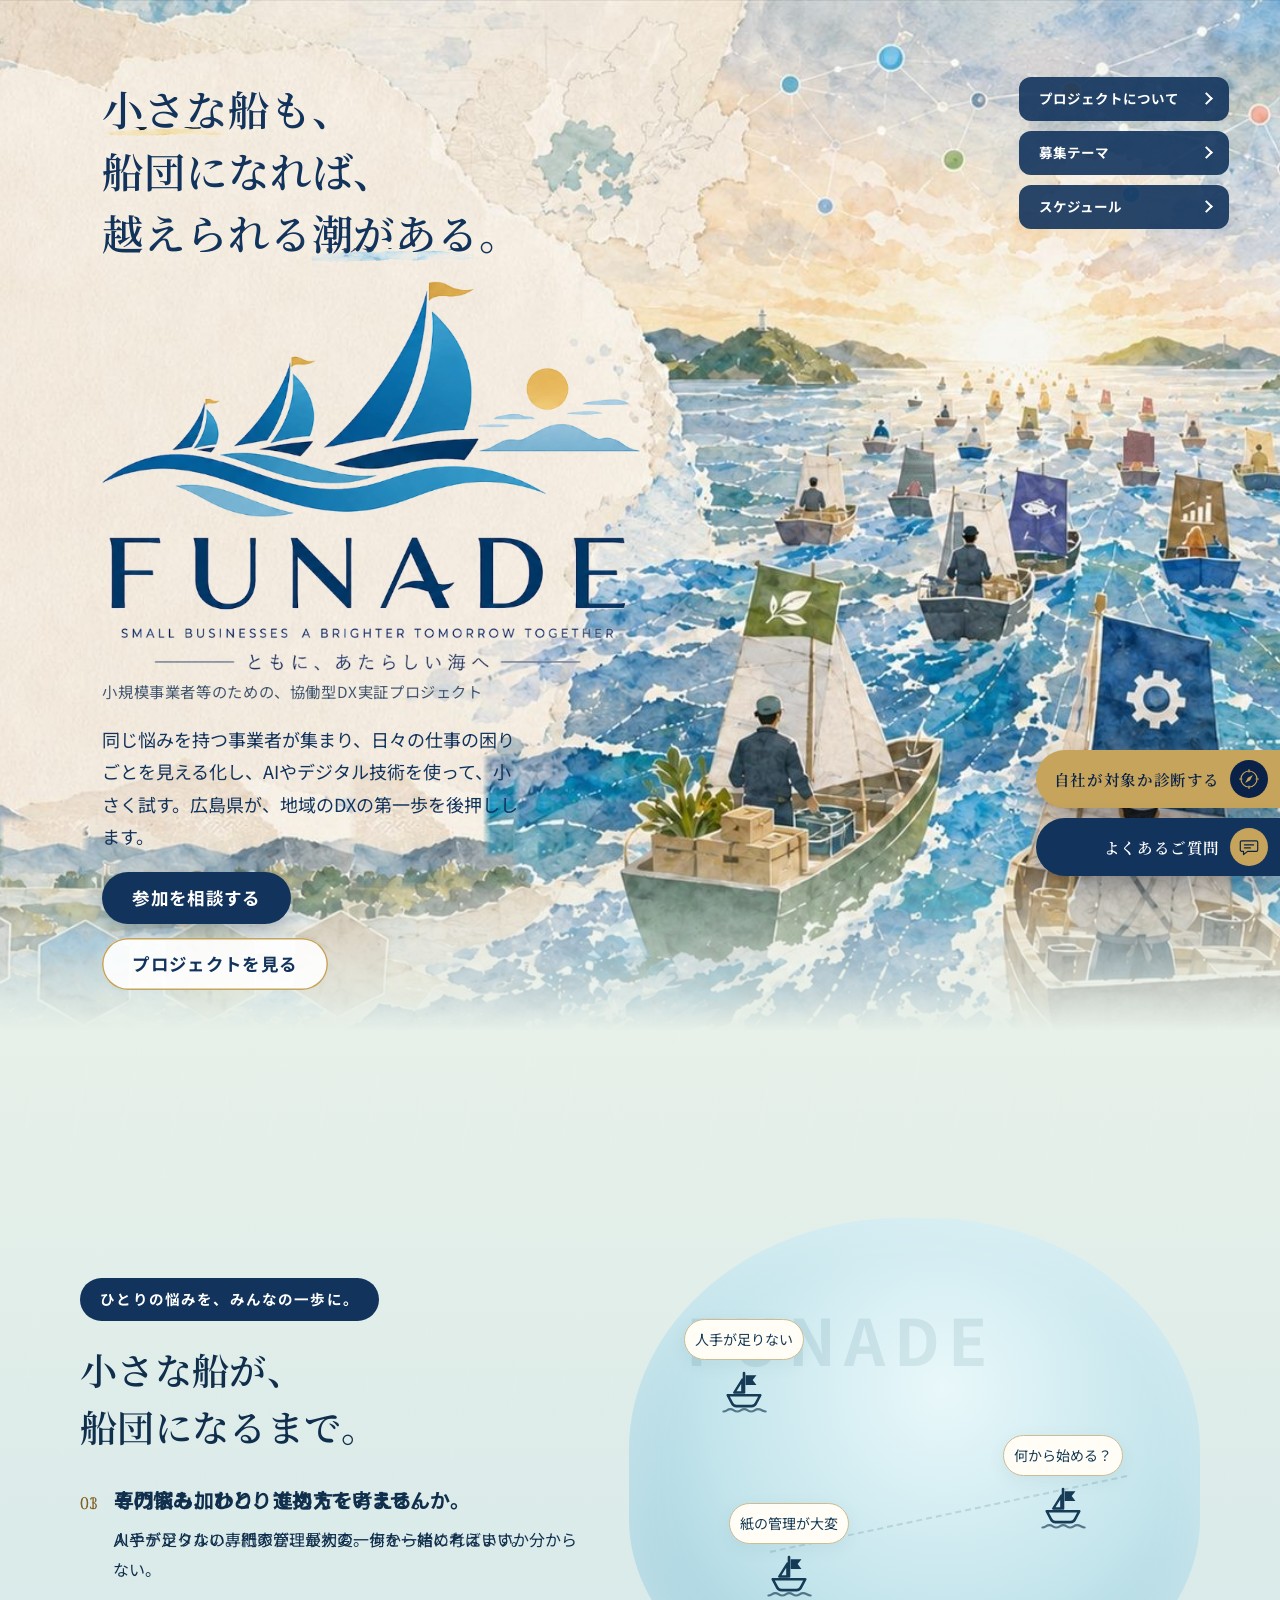
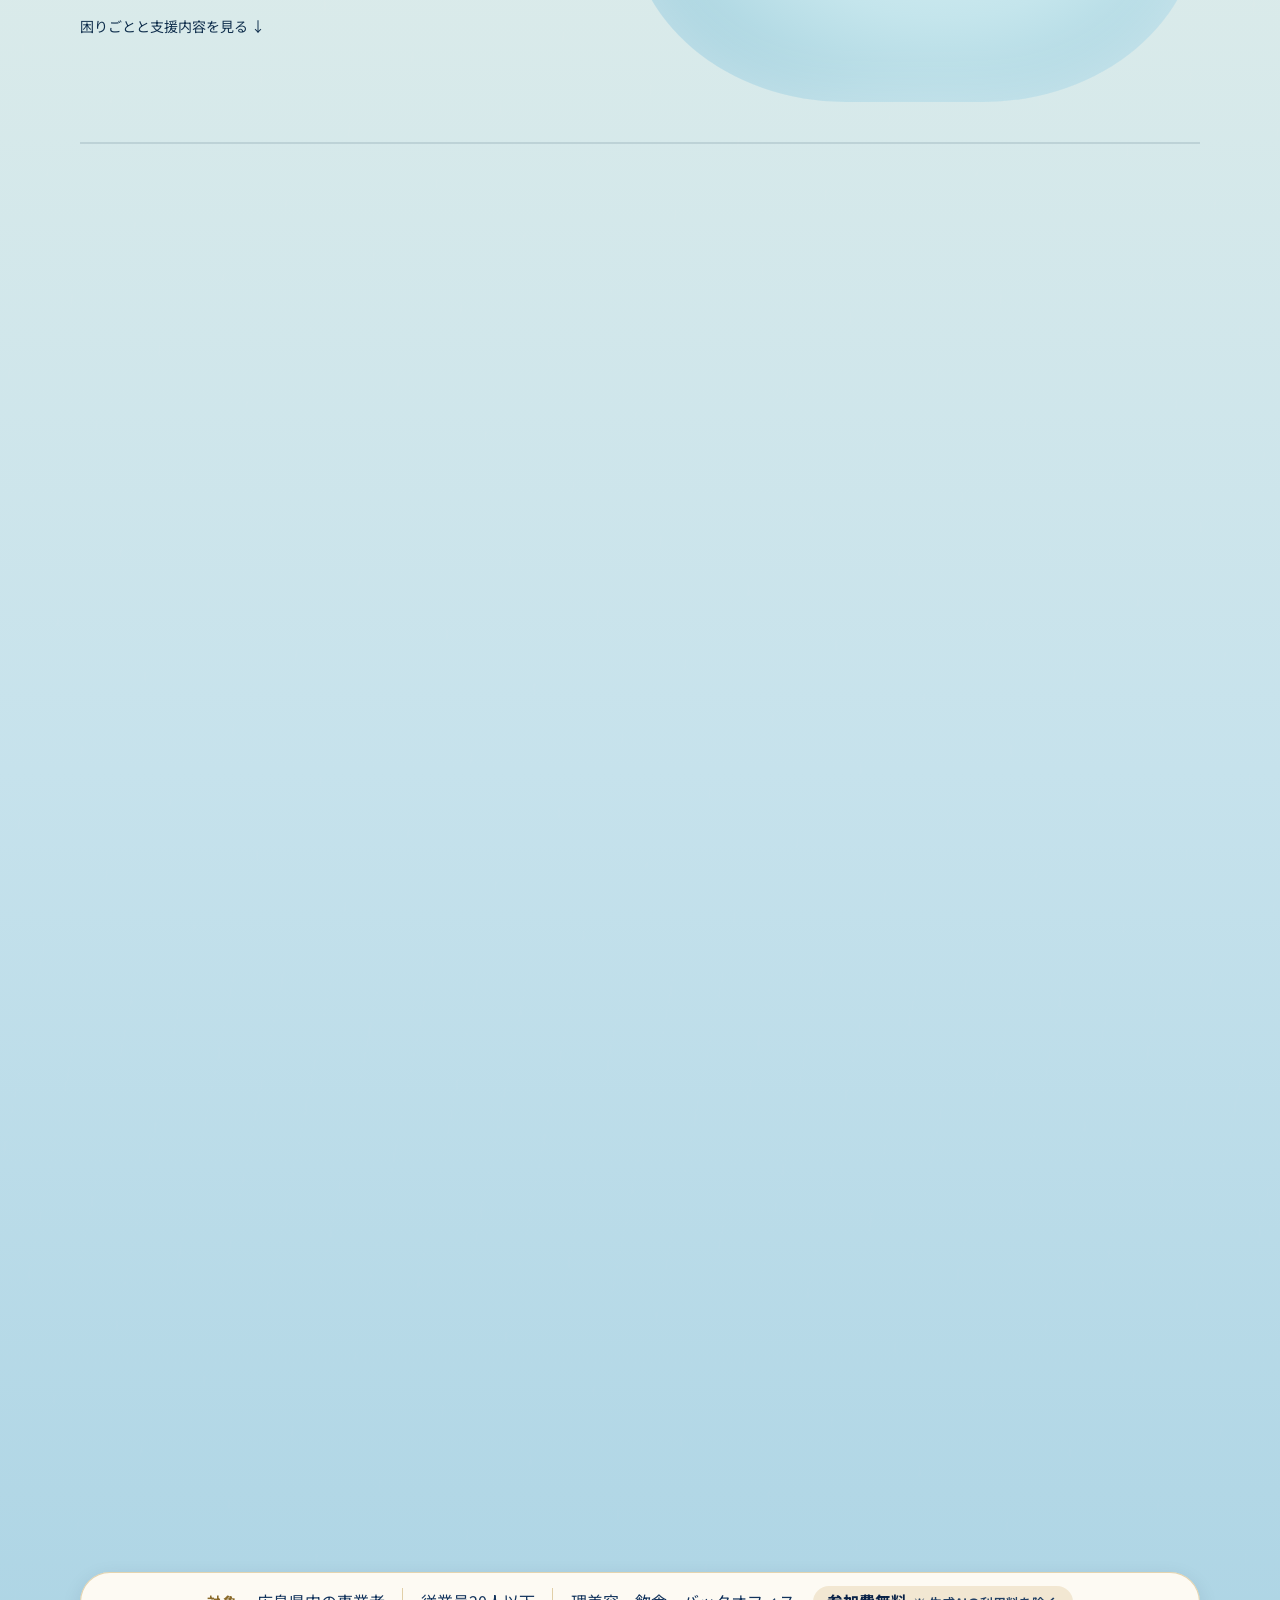
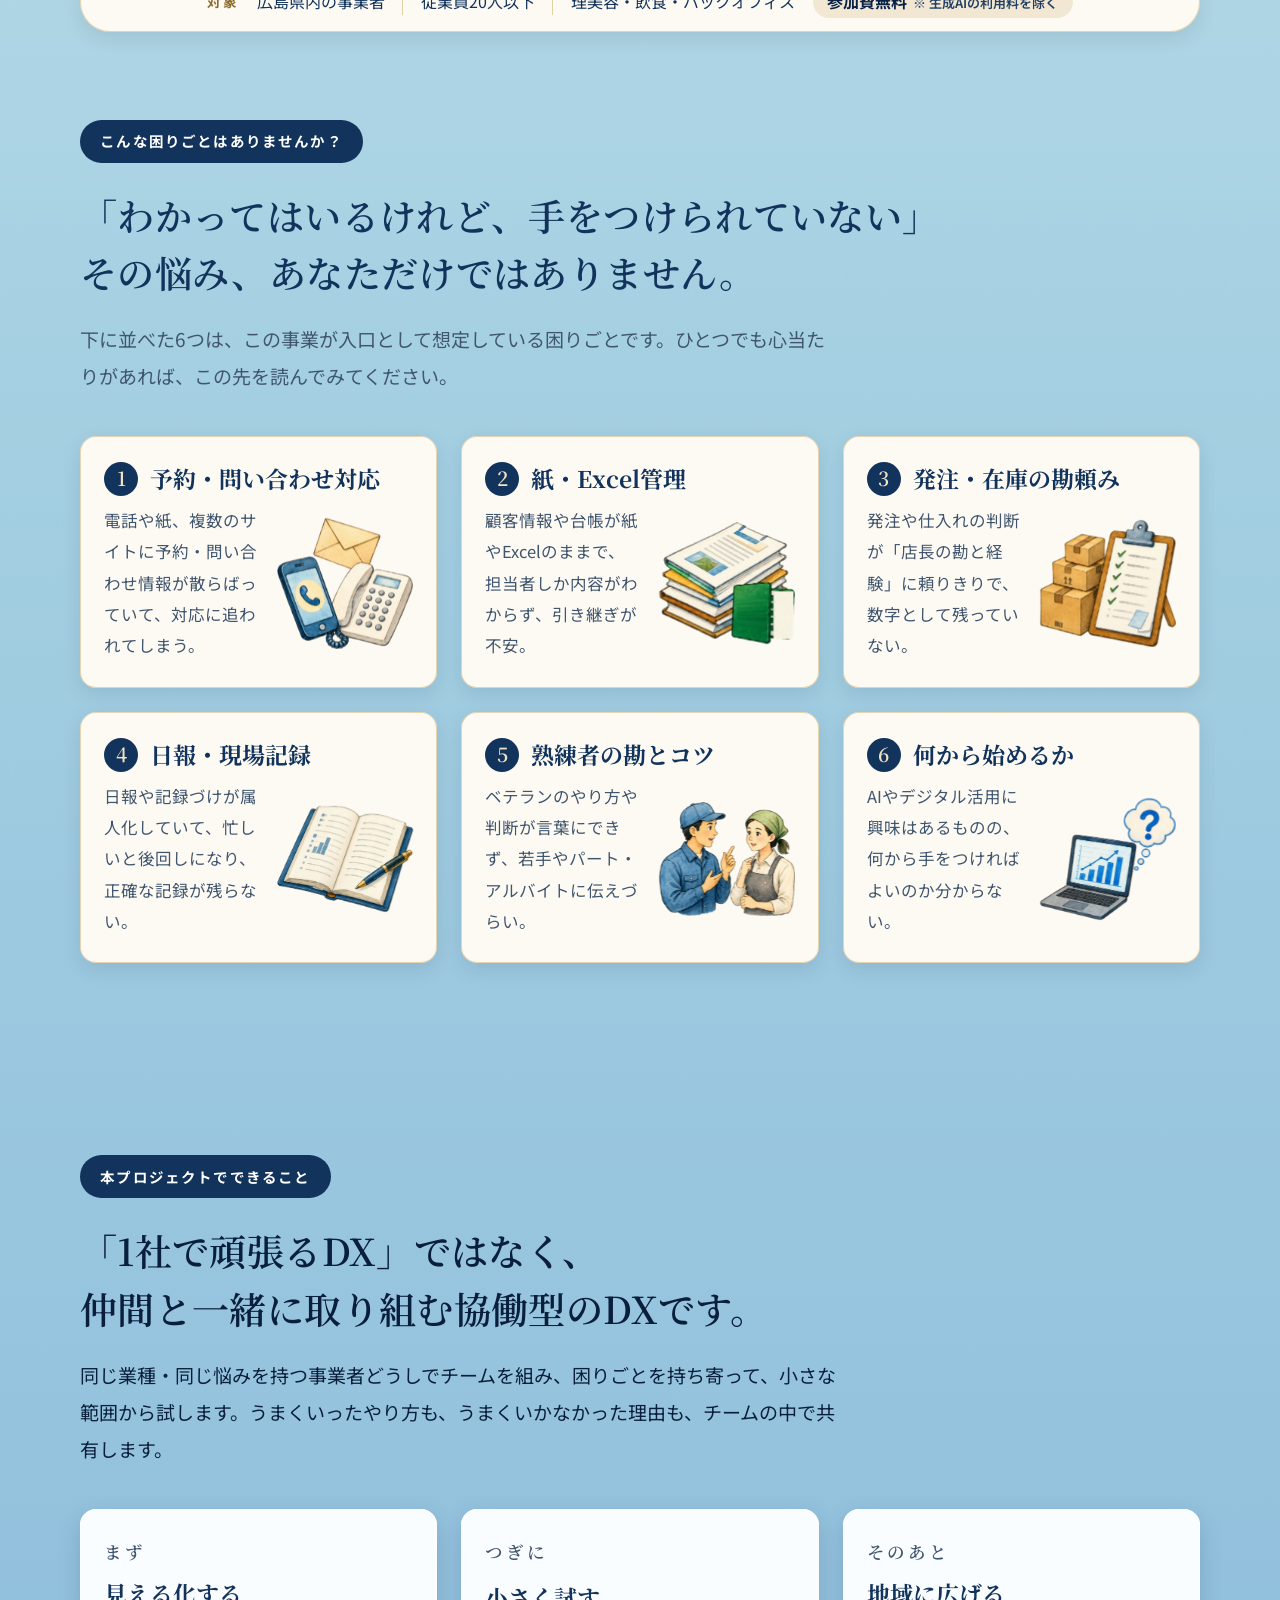
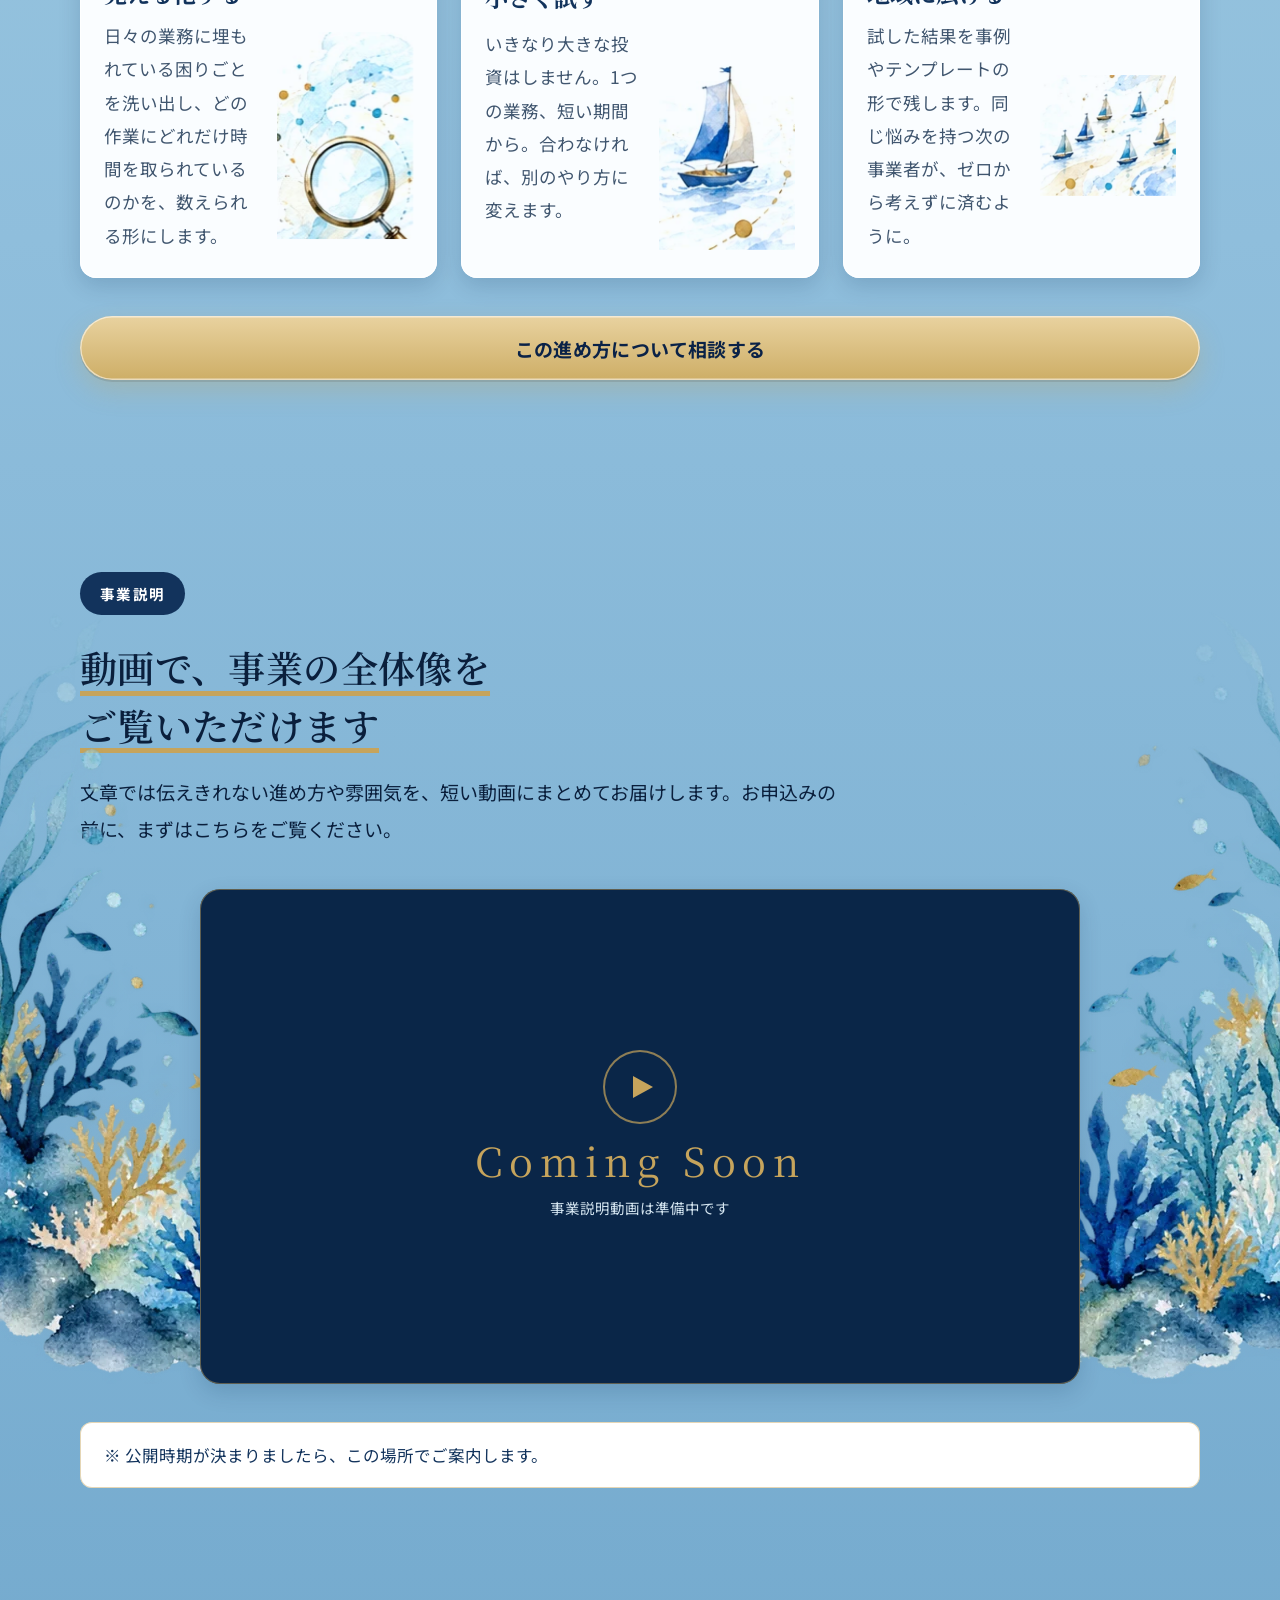
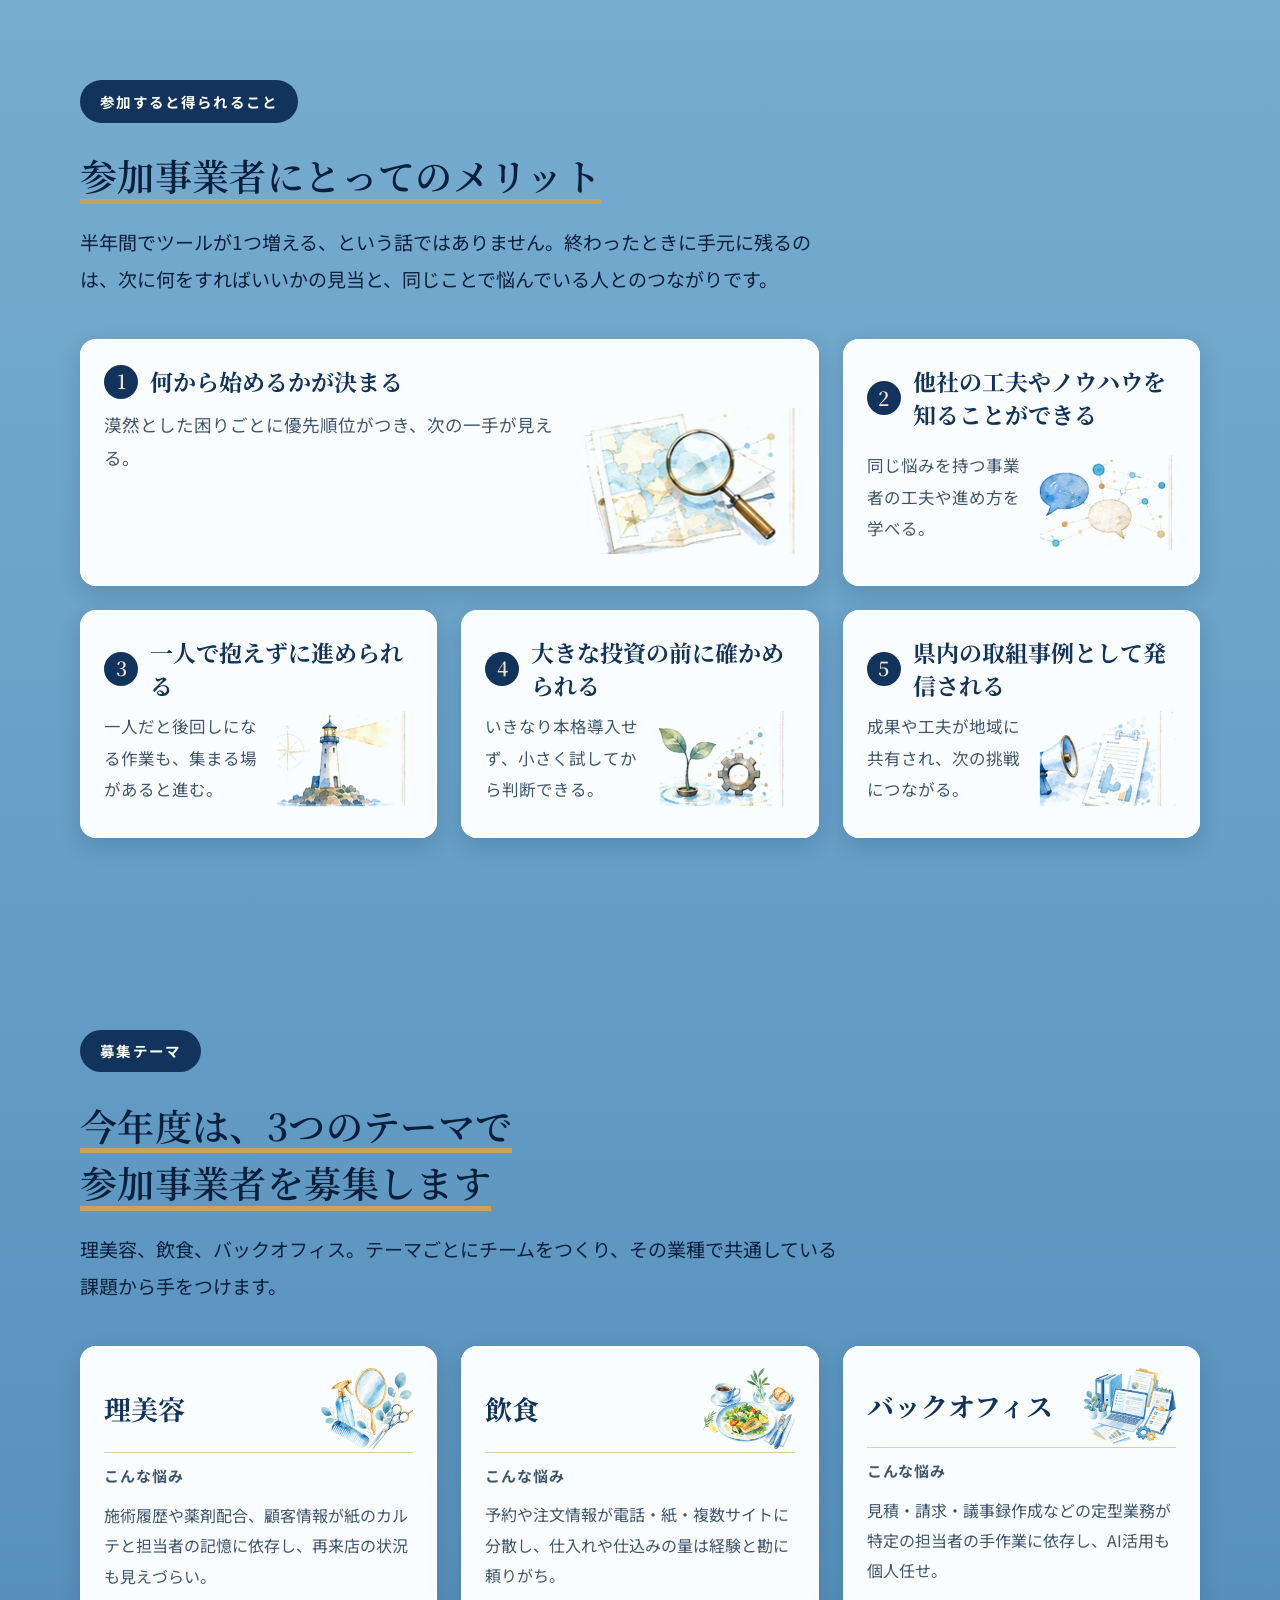
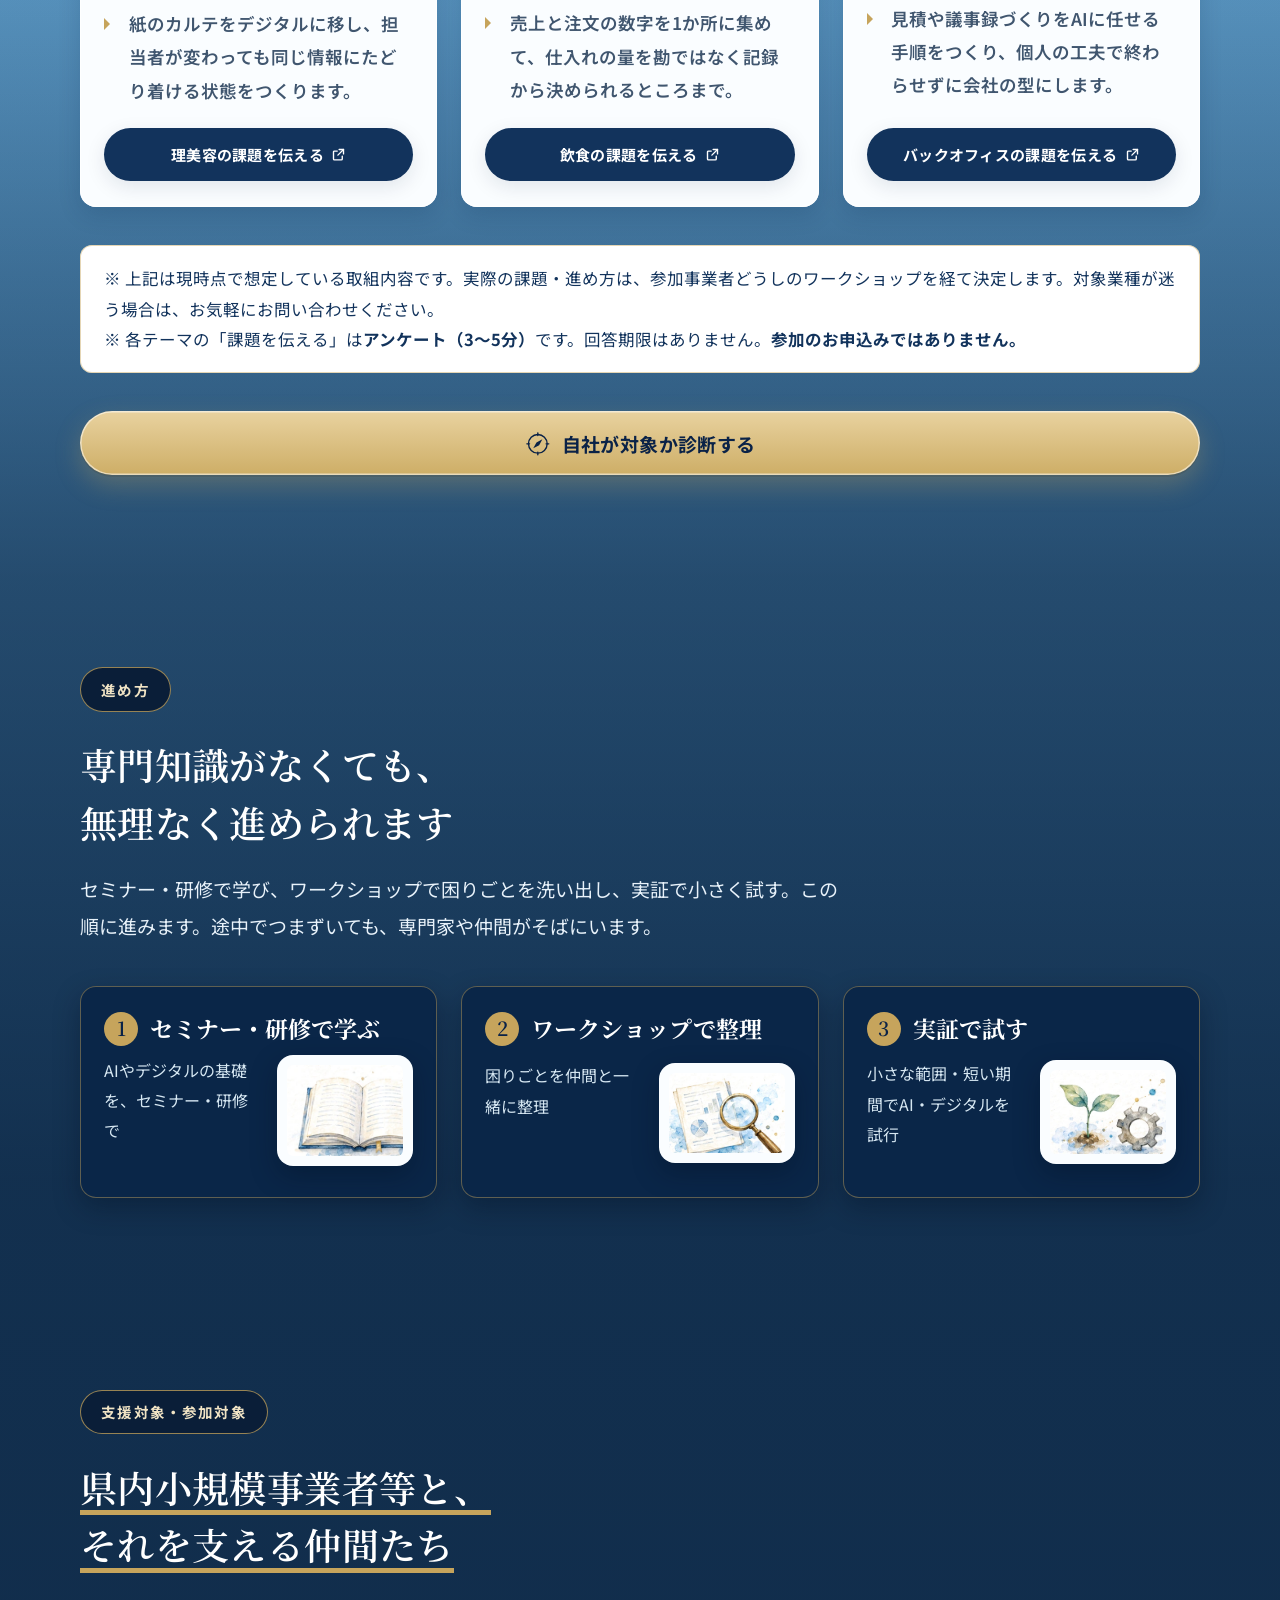
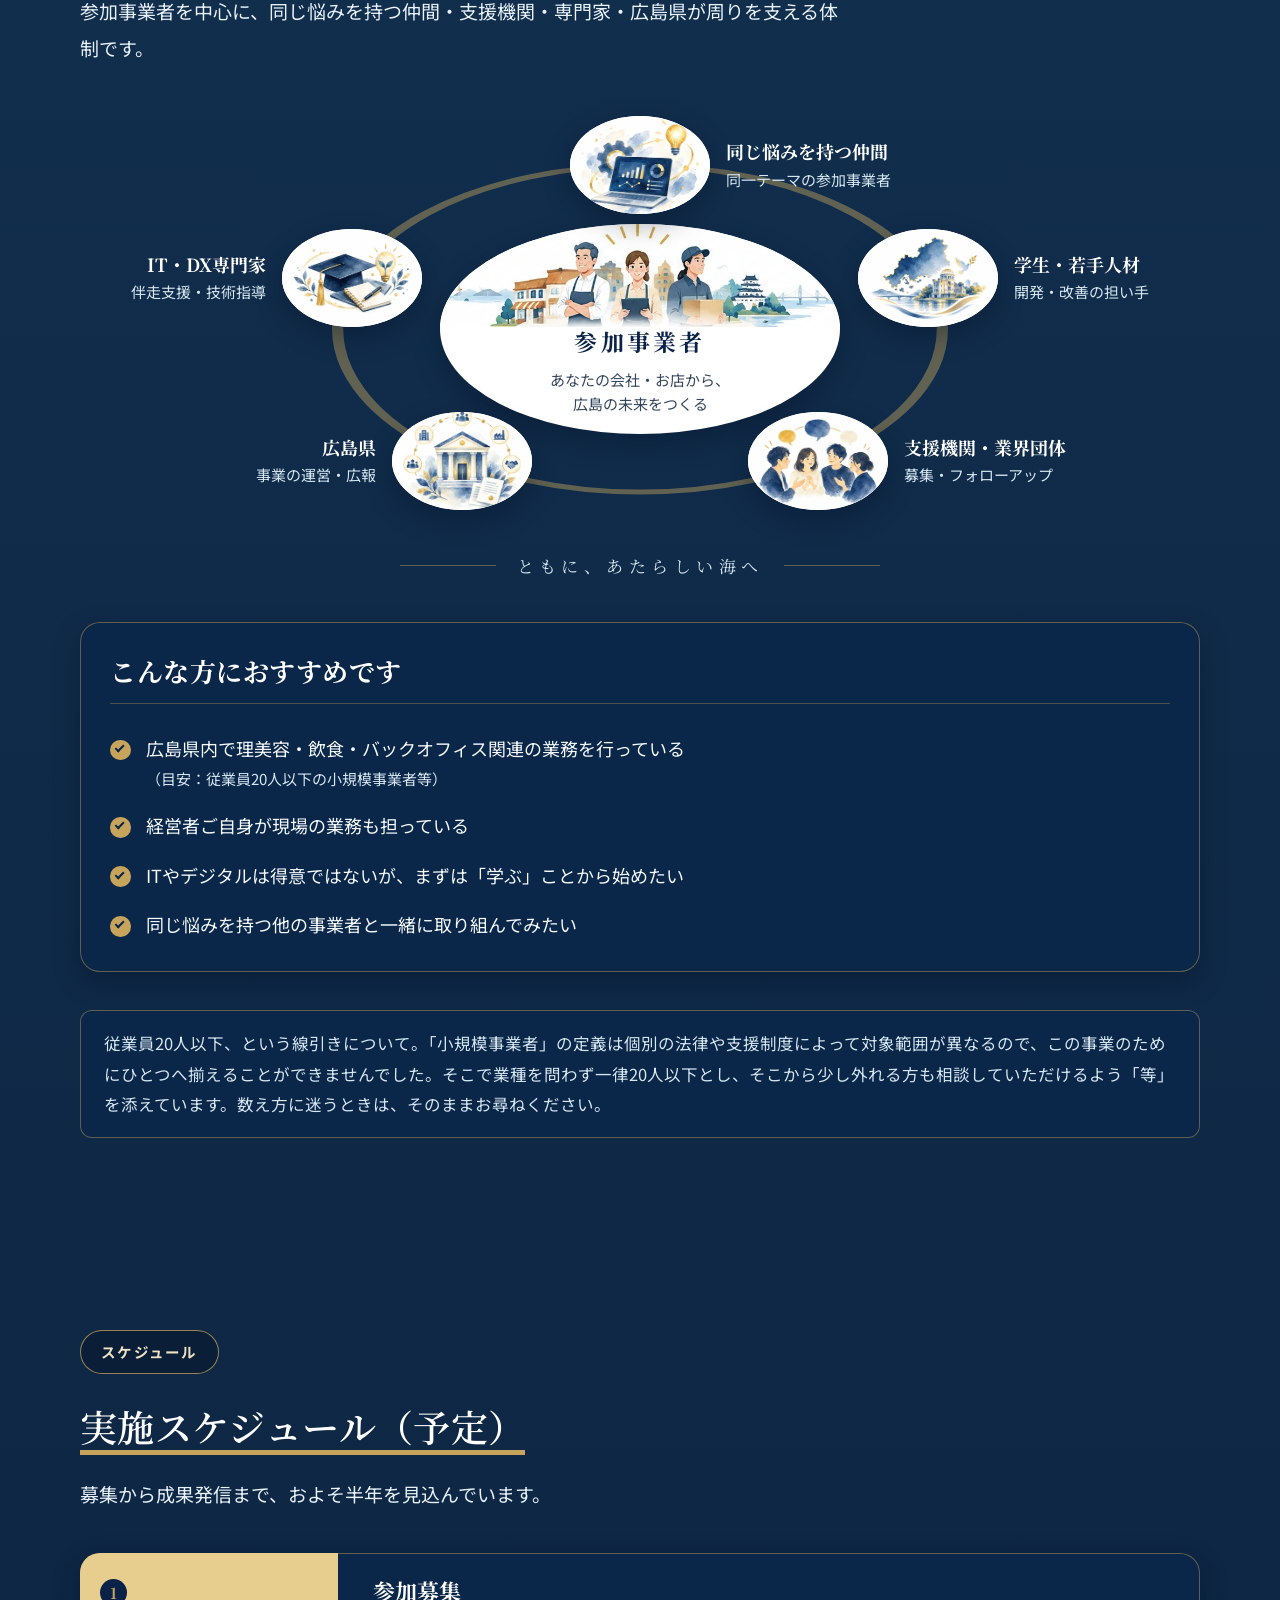
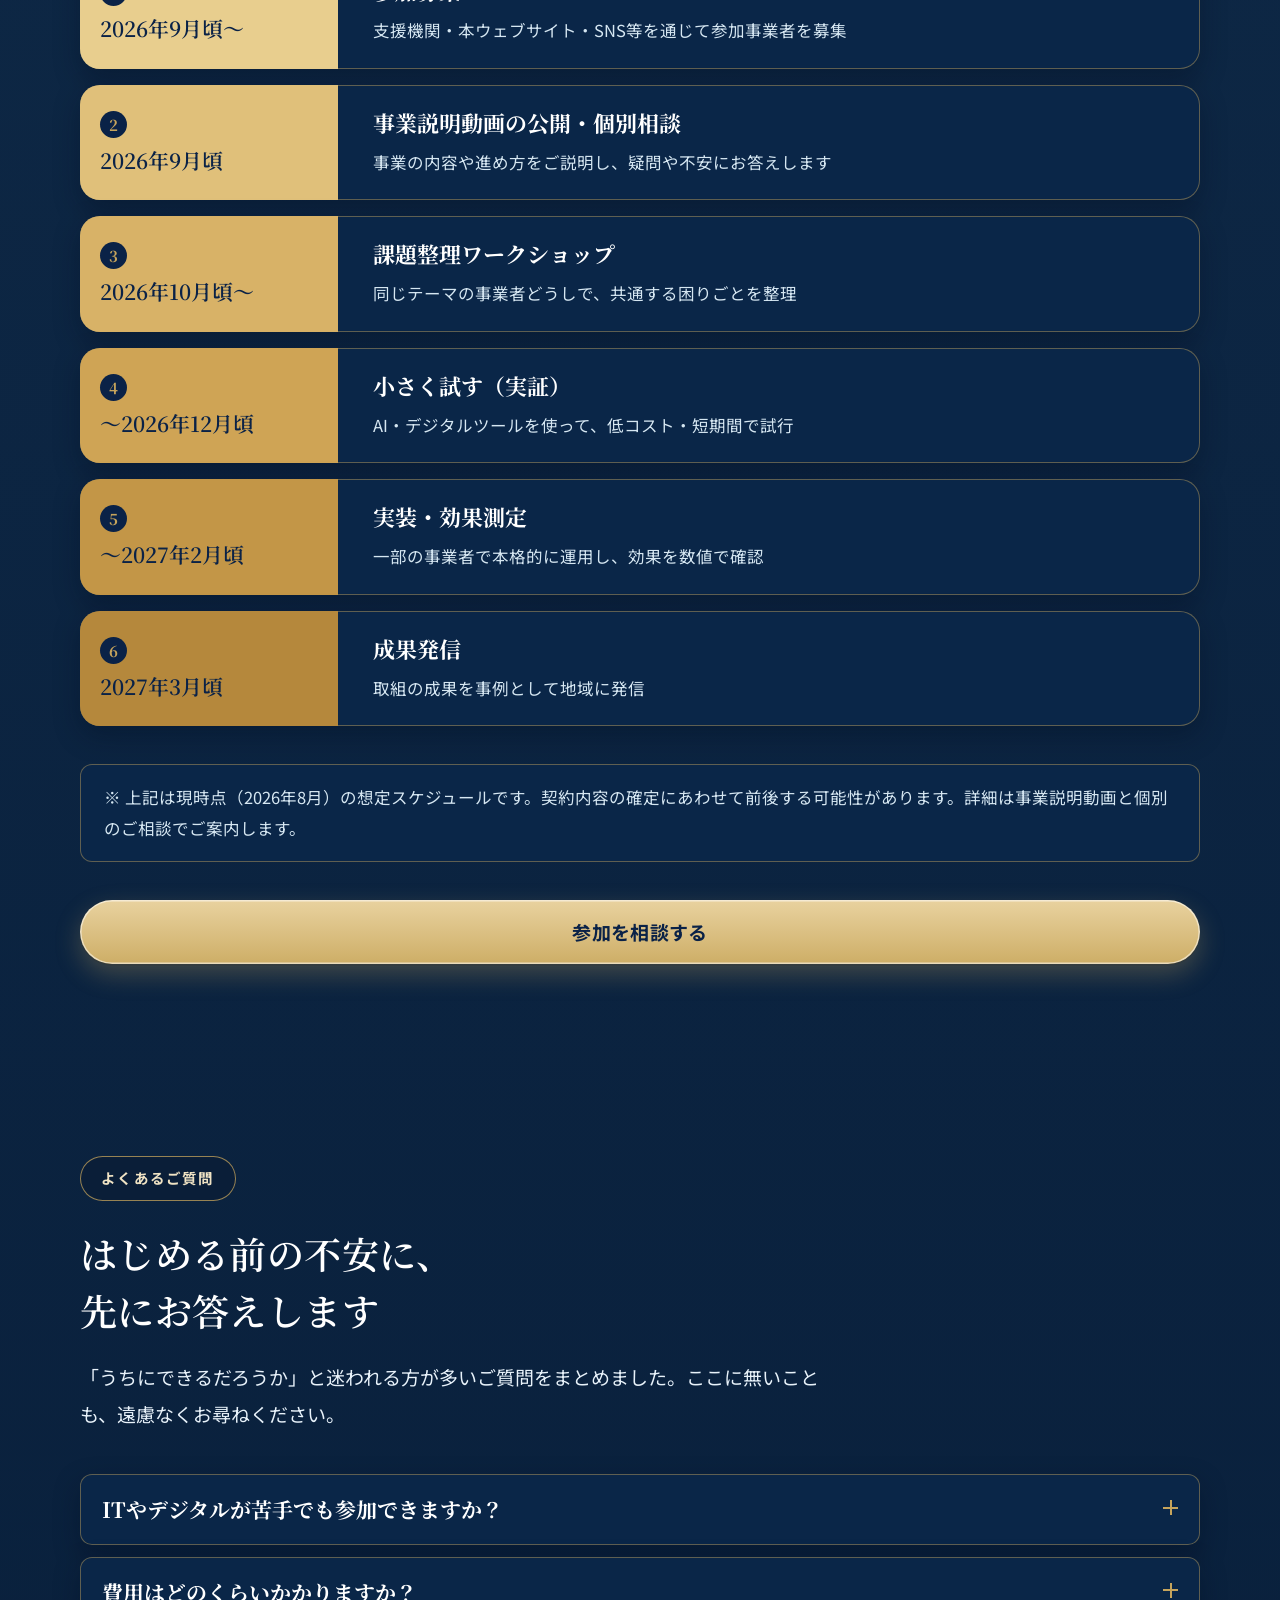
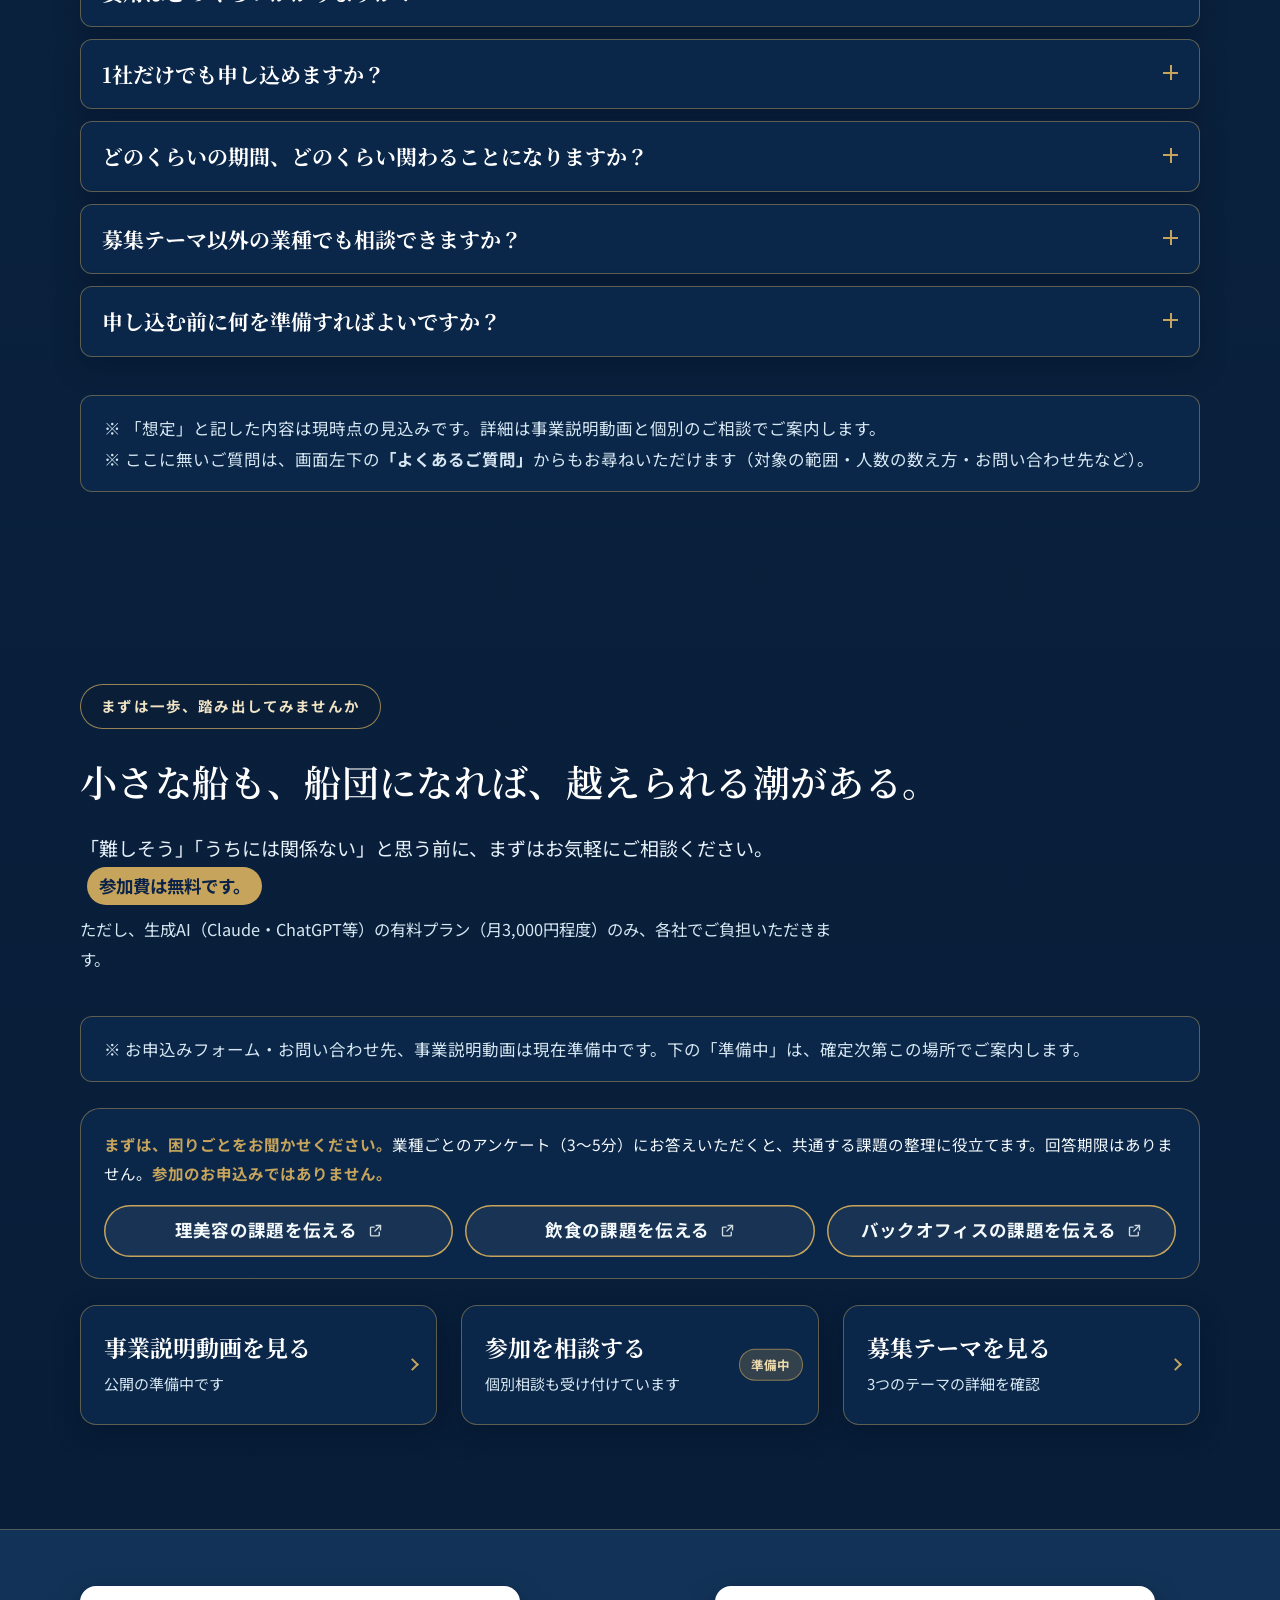
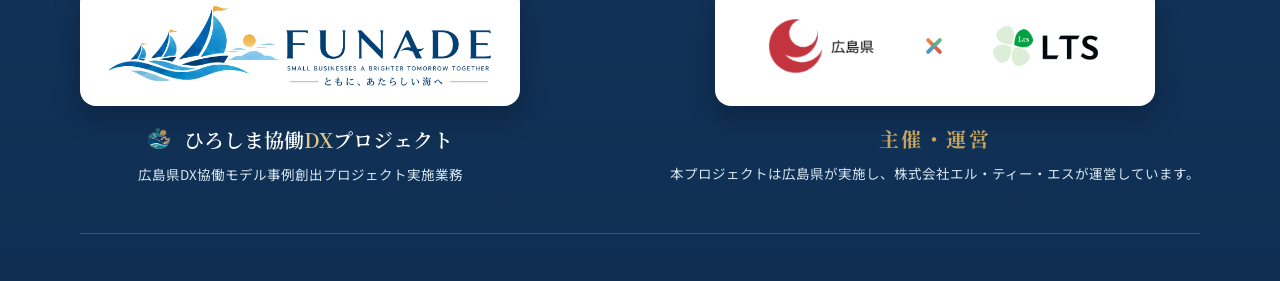
==== commit 1557f087: "Merge a0128552ca97c9d1a426fd5a89d08c5aa17bd7ce into ca3e8f76d0998df063d25019f2abdb0d0aba8f3d" ====
--- a/index.html
+++ b/index.html
@@ -9,6 +9,7 @@
 <link rel="preconnect" href="https://fonts.gstatic.com" crossorigin>
 <link href="https://fonts.googleapis.com/css2?family=Noto+Serif+JP:wght@600;700&family=Noto+Sans+JP:wght@400;500;700&display=swap" rel="stylesheet">
 <link rel="stylesheet" href="style.css">
+<link rel="stylesheet" href="fleet-story.css">
 <!-- ヒーローの絵はCSSの background-image なので、ブラウザは style.css を
      読み終えるまで存在に気づけない。外部のフォントの読み込みも間に挟まるので、
      遅い回線では最初に見える絵の取得が後ろへずれる。先に取りに行かせる。
@@ -96,6 +97,33 @@
       <a href="#themes">募集テーマ<span class="chev" aria-hidden="true"></span></a>
       <a href="#schedule">スケジュール<span class="chev" aria-hidden="true"></span></a>
     </nav>
+  </div>
+</section>
+
+
+<!-- 協働を船団で伝える。JSなし・動き軽減時は全説明と完成形を表示。 -->
+<section id="fleet-story" class="fleet-story" aria-labelledby="fleet-title">
+  <div class="fleet-stage">
+    <div class="wrap fleet-layout">
+      <div class="fleet-copy">
+        <p class="eyebrow">ひとりの悩みを、みんなの一歩に。</p>
+        <h2 id="fleet-title">小さな船が、<br>船団になるまで。</h2>
+        <ol class="fleet-chapters">
+          <li><span>01</span><div><h3>その悩み、ひとりで抱えていませんか。</h3><p>人手が足りない。紙の管理が大変。何から始めればいいか分からない。</p></div></li>
+          <li><span>02</span><div><h3>同じ悩みを持つ、仲間と出会う。</h3><p>困りごとを持ち寄ると、一緒に取り組める課題が見えてきます。</p></div></li>
+          <li><span>03</span><div><h3>専門家も加わり、進め方を考える。</h3><p>AIやデジタルの専門家が、最初の一歩を一緒に考えます。</p></div></li>
+          <li><span>04</span><div><h3>仲間と、小さく試す。</h3><p>一社では踏み出せなかった挑戦を、船団で始めましょう。</p></div></li>
+        </ol>
+        <a class="fleet-skip" href="#pain">困りごとと支援内容を見る <span aria-hidden="true">↓</span></a>
+      </div>
+      <div class="fleet-ocean" role="img" aria-label="同じ悩みを持つ3隻の船に専門家の船が加わり、船団として同じ方向へ進む図">
+        <span class="fleet-watermark" aria-hidden="true">FUNADE</span>
+        <div class="fleet-route" aria-hidden="true"></div>
+        <div class="fleet-boat fleet-boat-0" aria-hidden="true"><span class="fleet-label">人手が足りない</span><svg viewBox="0 0 48 48"><use href="#ic-ship"></use></svg></div><div class="fleet-boat fleet-boat-1" aria-hidden="true"><span class="fleet-label">紙の管理が大変</span><svg viewBox="0 0 48 48"><use href="#ic-ship"></use></svg></div><div class="fleet-boat fleet-boat-2" aria-hidden="true"><span class="fleet-label">何から始める？</span><svg viewBox="0 0 48 48"><use href="#ic-ship"></use></svg></div><div class="fleet-boat fleet-boat-3" aria-hidden="true"><span class="fleet-label">専門家</span><svg viewBox="0 0 48 48"><use href="#ic-ship"></use></svg></div>
+        <p class="fleet-destination" aria-hidden="true">ともに、あたらしい海へ <span>→</span></p>
+      </div>
+      <div class="fleet-progress" aria-hidden="true"><span></span></div>
+    </div>
   </div>
 </section>
 
@@ -956,6 +984,7 @@
 </dialog>
 
 <script src="script.js" defer></script>
+<script src="fleet-story.js" defer></script>
 
 </body>
 </html>
--- a/fleet-story.css
+++ b/fleet-story.css
@@ -0,0 +1,54 @@
+/* Fleet narrative: isolated from the existing hero, creatures and night switch. */
+.fleet-story{position:relative;margin:0;padding:48px 0;color:#102f4d}
+.fleet-layout{display:grid;grid-template-columns:1fr 1.12fr;gap:40px;align-items:center}
+.fleet-copy h2{margin:20px 0 28px}
+.fleet-chapters{list-style:none;padding:0;margin:0;display:grid;gap:20px}
+.fleet-chapters li{display:flex;gap:16px;align-items:flex-start}
+.fleet-chapters li>span{font-family:var(--serif);color:#836025;font-size:16px;padding-top:3px}
+.fleet-chapters h3{font-size:20px;line-height:1.6;margin:0 0 8px}
+.fleet-chapters p{font-size:16px;line-height:1.9;margin:0}
+.fleet-skip{display:inline-block;margin-top:28px;font-size:14px;text-underline-offset:6px;color:inherit}
+.fleet-skip:focus-visible{outline:3px solid #8b662e;outline-offset:6px}
+.fleet-ocean{position:relative;aspect-ratio:1.18;min-width:0;overflow:hidden;border-radius:48% 48% 38% 38%;background:radial-gradient(ellipse at 55% 35%,#e9f8fa 0%,#c4e5ec 52%,#95c7d7 100%);box-shadow:inset 0 0 60px #ffffff60}
+.fleet-watermark{position:absolute;left:10%;top:12%;font-size:clamp(32px,5vw,68px);letter-spacing:.13em;color:#174d6319;font-weight:700}
+.fleet-route{position:absolute;left:24%;right:12%;top:61%;height:1px;border-top:2px dashed #62899480;transform:rotate(-12deg);opacity:.5}
+.fleet-boat{position:absolute;left:var(--x);top:var(--y);width:64px;transform:translate(-50%,-50%);color:#153b56;text-align:center;will-change:auto}
+.fleet-boat svg{display:block;width:100%;height:auto;padding:6px}
+.fleet-boat-0{--x:46%;--y:42%}
+.fleet-boat-1{--x:31%;--y:61%}
+.fleet-boat-2{--x:57%;--y:65%}
+.fleet-boat-3{--x:73%;--y:44%;color:#78521b}
+.fleet-label{position:absolute;bottom:100%;left:50%;transform:translateX(-50%);white-space:nowrap;background:#fffdf6;border:1px solid #cdbb91;border-radius:999px;padding:6px 10px;font-size:14px;color:#153b56;box-shadow:0 5px 18px #244f6010}
+.fleet-destination{position:absolute;bottom:10%;left:8%;right:8%;text-align:center;font-size:16px;font-weight:700;color:#173b51}
+.fleet-destination span{margin-left:8px}
+.fleet-progress{display:none}
+.fleet-story.is-enhanced .fleet-chapters{display:grid}
+.fleet-story.is-enhanced .fleet-chapters li{grid-area:1/1;opacity:0;visibility:hidden;pointer-events:none}
+.fleet-story.is-enhanced .fleet-chapters li.is-current{opacity:1;visibility:visible}
+.fleet-story.is-enhanced .fleet-progress{display:block;grid-column:1/-1;height:2px;background:#173b5120}
+.fleet-progress>span{display:block;width:100%;height:100%;background:#967137;transform:scaleX(var(--fleet-p,0));transform-origin:left}
+.fleet-story.is-pinned{height:235svh;padding:0}
+.fleet-story.is-pinned .fleet-stage{position:sticky;top:0;min-height:100svh;display:flex;align-items:center;padding:48px 0}
+.fleet-story.is-pinned .fleet-layout{width:min(100% - 48px,var(--wrap))}
+.is-night .fleet-story{color:#edf6fb}
+.is-night .fleet-chapters li>span{color:#e1c687}
+.is-night .fleet-ocean{background:radial-gradient(ellipse at 55% 35%,#244e64,#112e46);box-shadow:inset 0 0 60px #081d3630}
+.is-night .fleet-boat{color:#d9edf5}
+.is-night .fleet-boat-3{color:#e7c786}
+.is-night .fleet-watermark{color:#d4eef01a}
+.is-night .fleet-destination{color:#eaf5fb}
+@media(max-width:767px){
+ .fleet-story{padding:36px 0}
+ .fleet-layout{grid-template-columns:1fr;gap:24px}
+ .fleet-copy h2{font-size:28px;margin:16px 0 24px}
+ .fleet-chapters h3{font-size:18px}
+ .fleet-ocean{aspect-ratio:1.3;max-width:520px;width:100%;margin:auto}
+ .fleet-boat{width:48px}
+ .fleet-label{font-size:14px;padding:4px 7px}
+ .fleet-destination{font-size:14px;bottom:7%}
+ .fleet-watermark{font-size:36px}
+ .fleet-story.is-enhanced .fleet-chapters{min-height:160px}
+}
+@media(prefers-reduced-motion:reduce){
+ .fleet-story .fleet-boat{will-change:auto}
+}
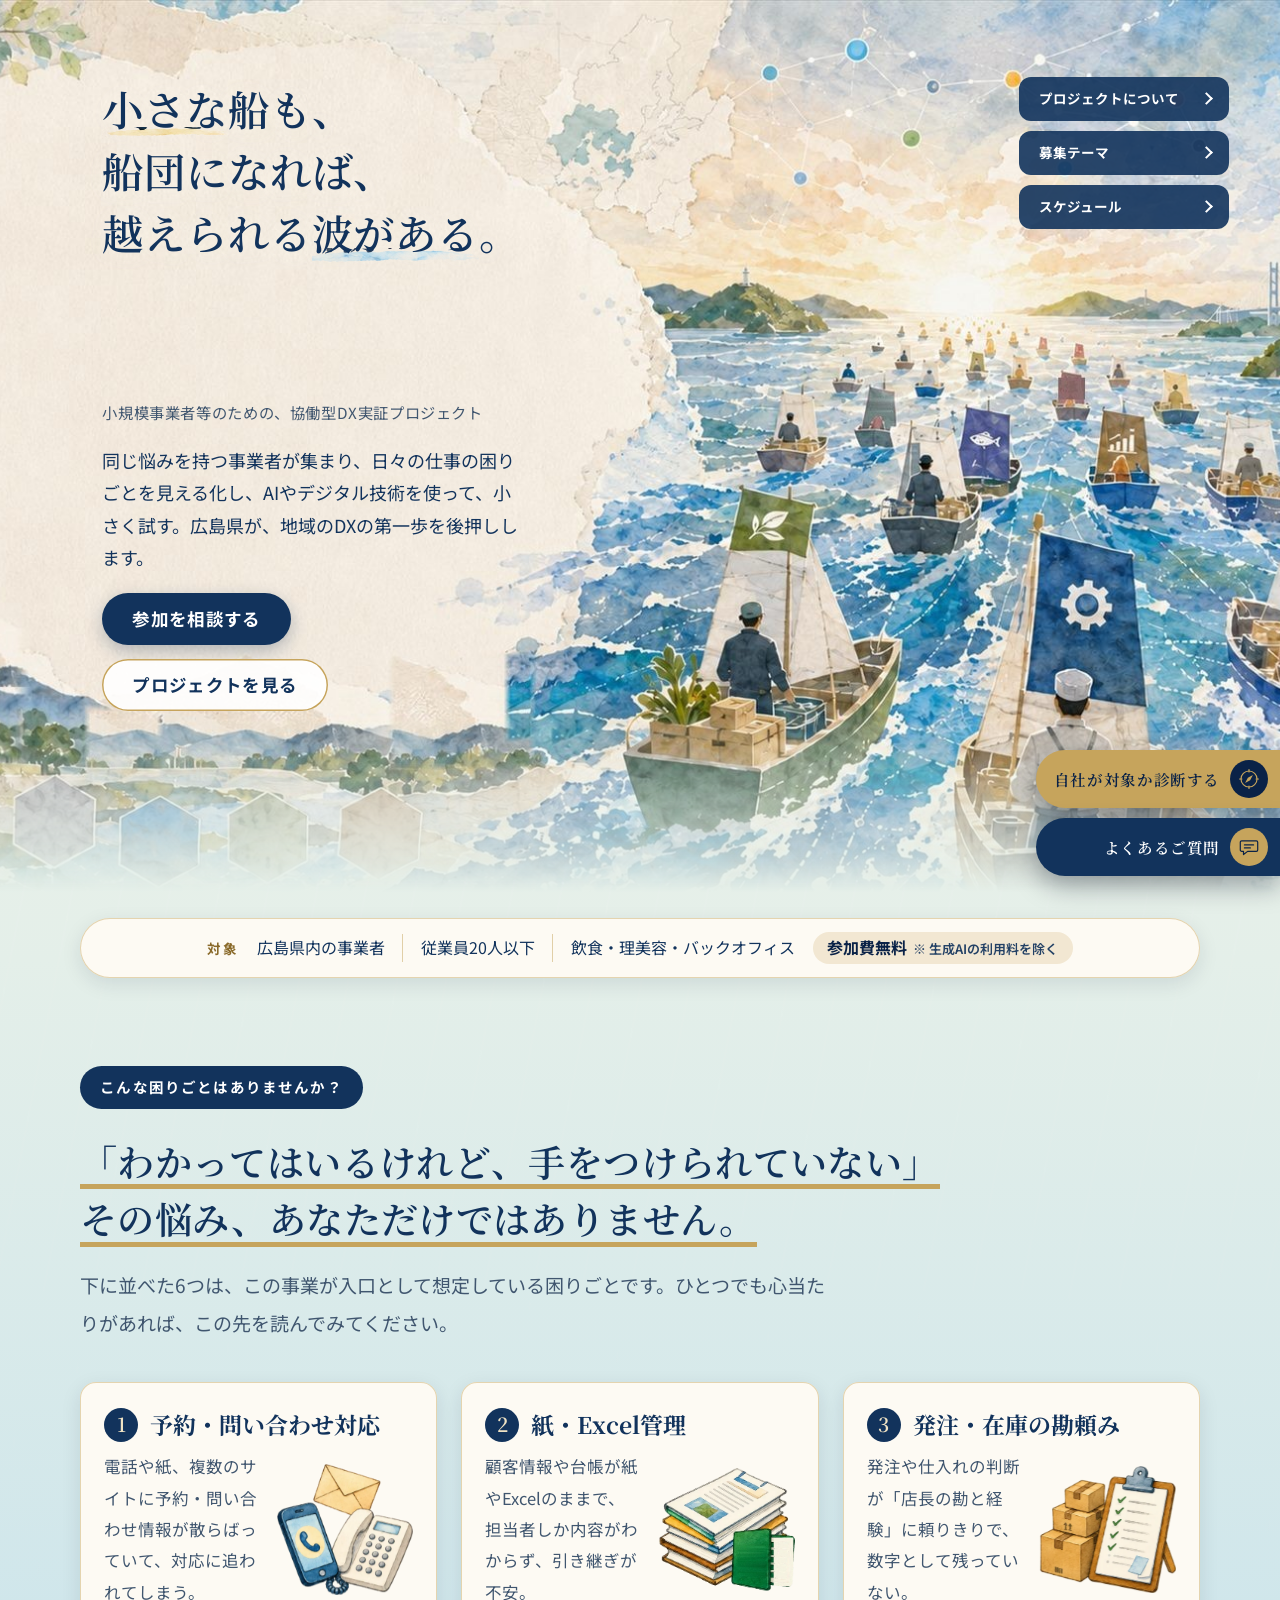
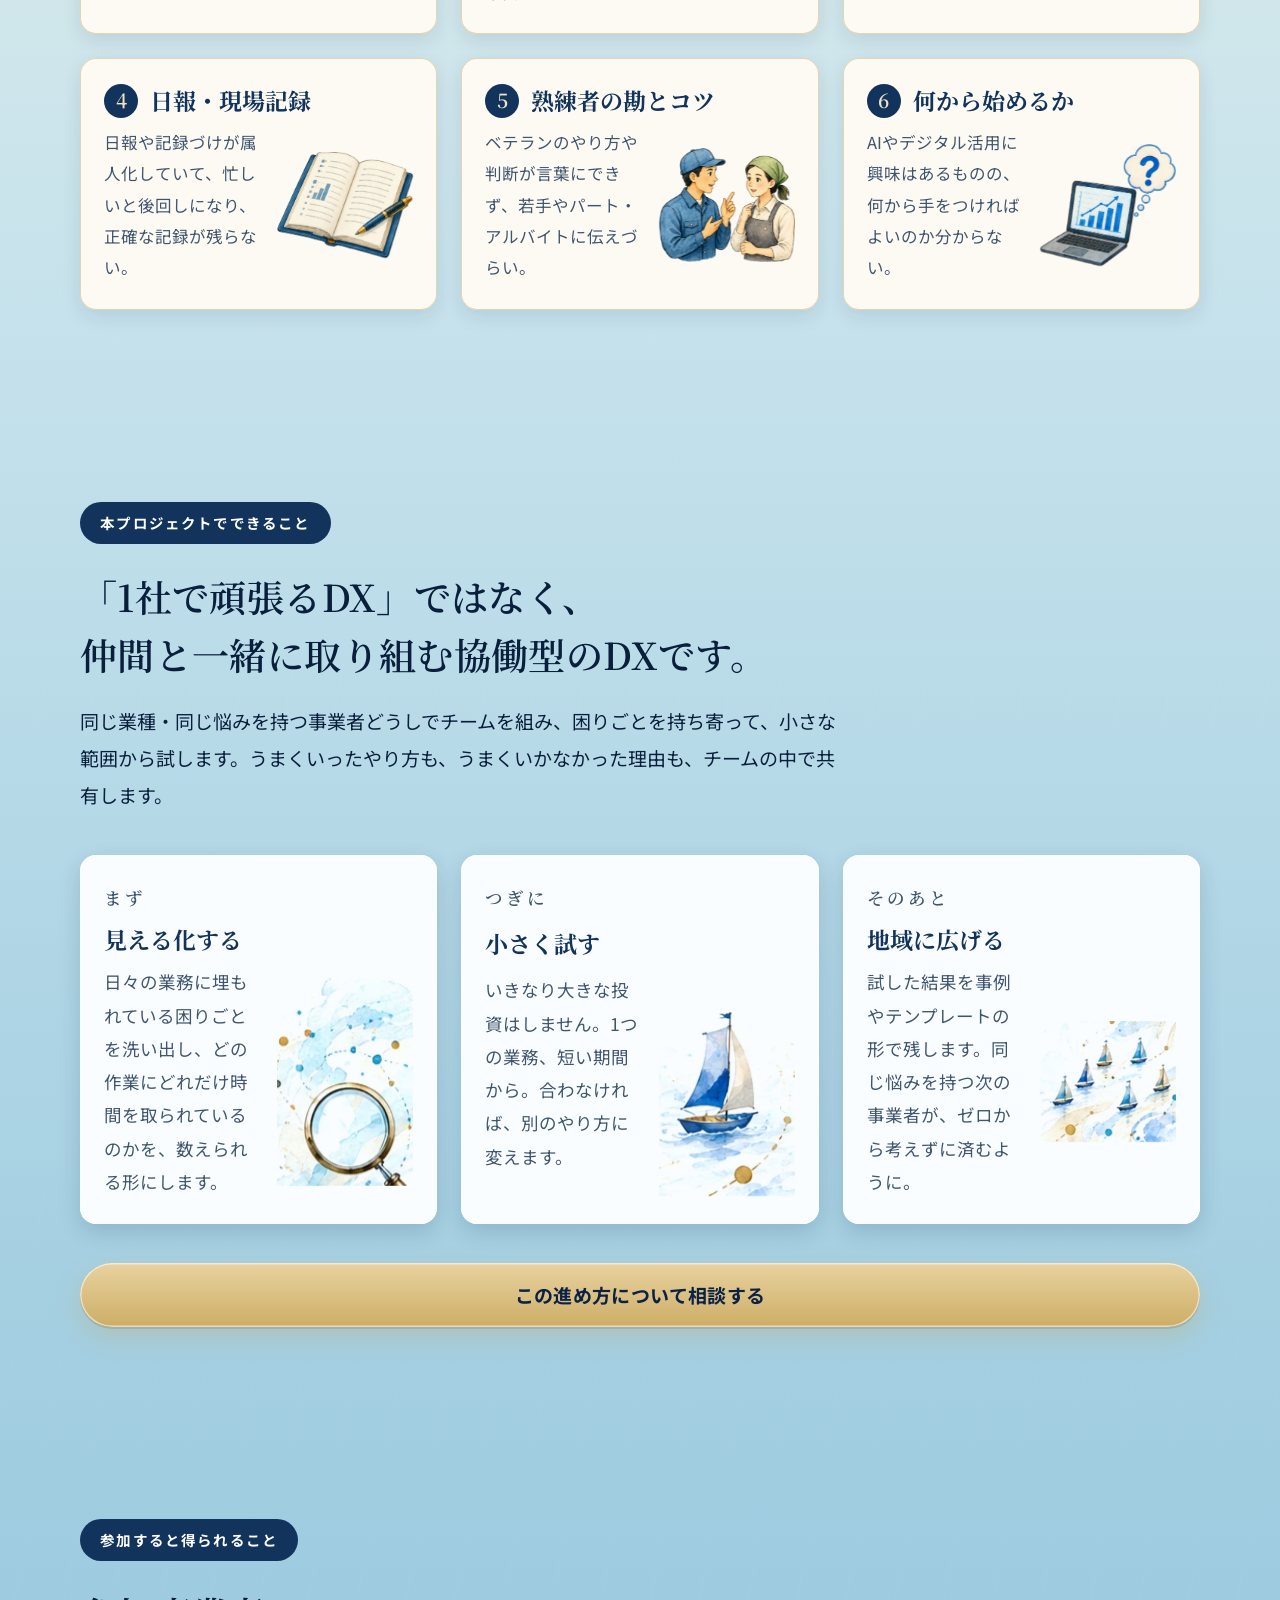
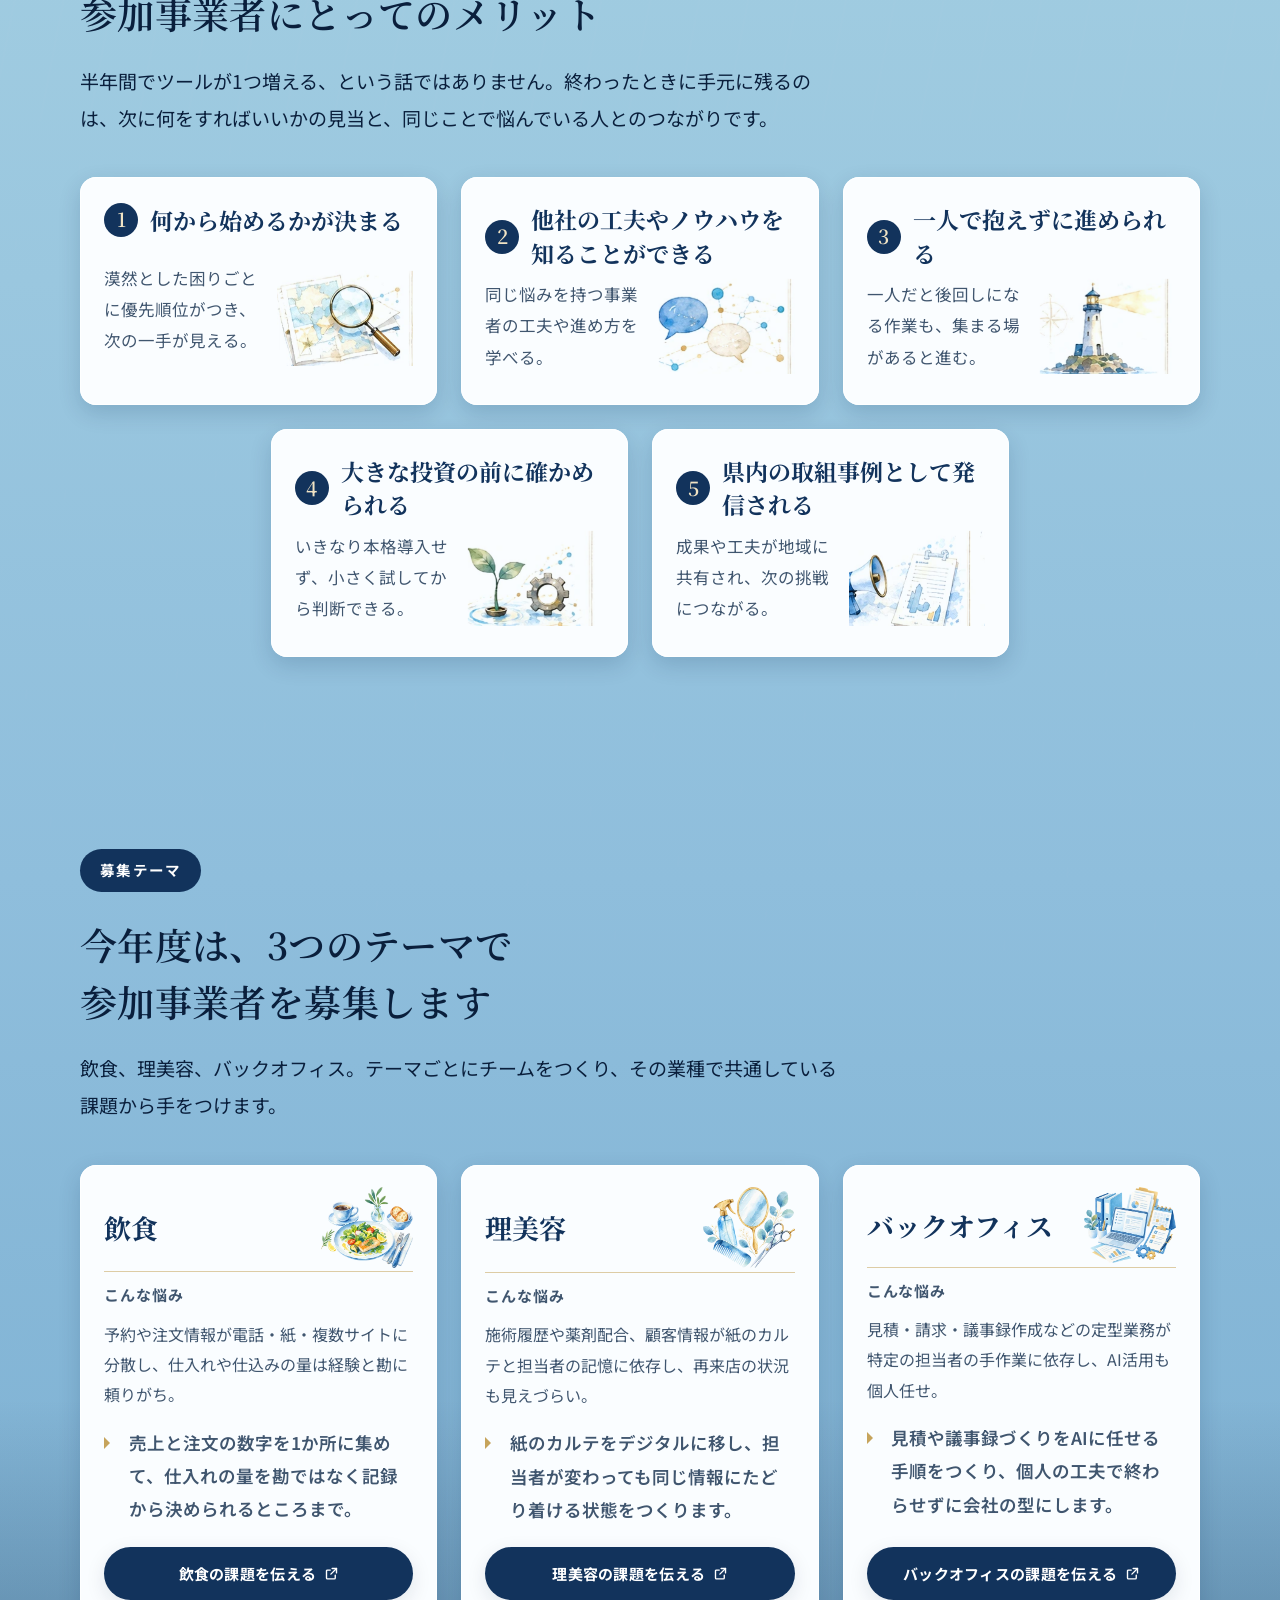
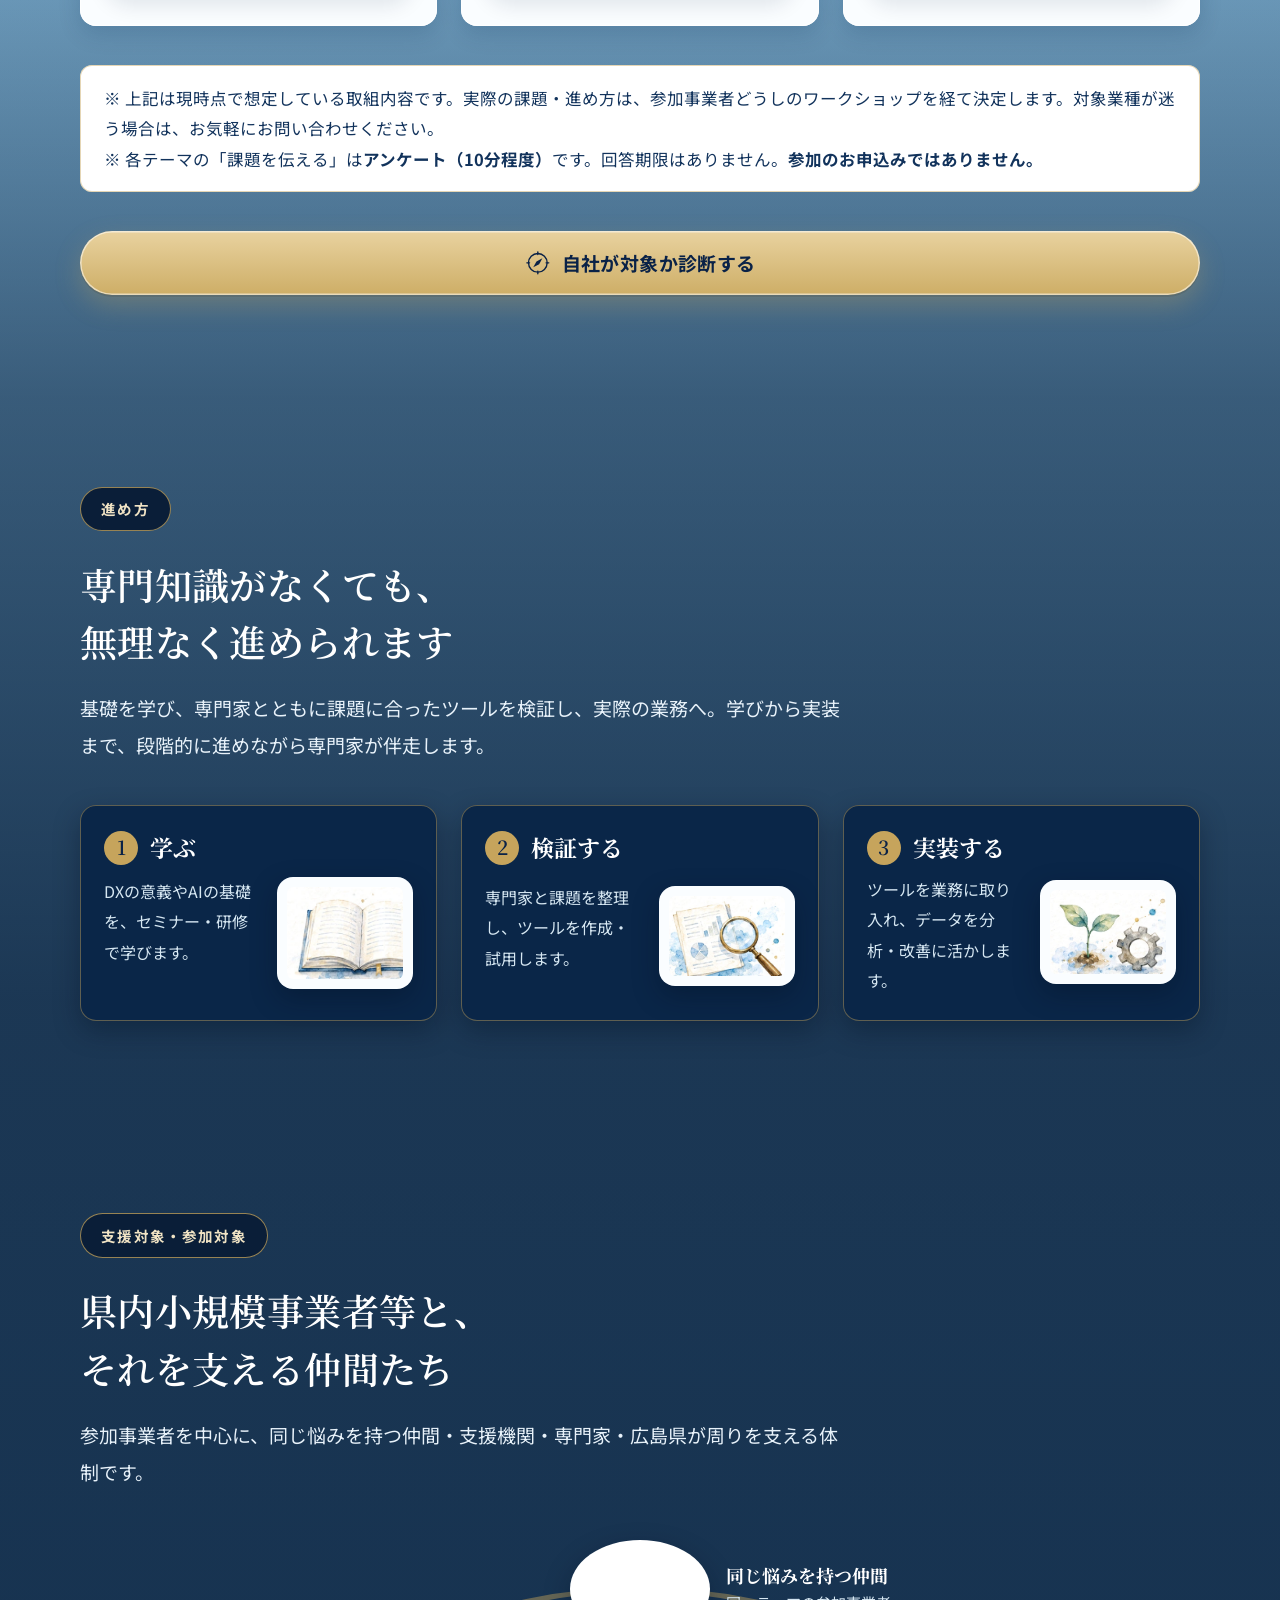
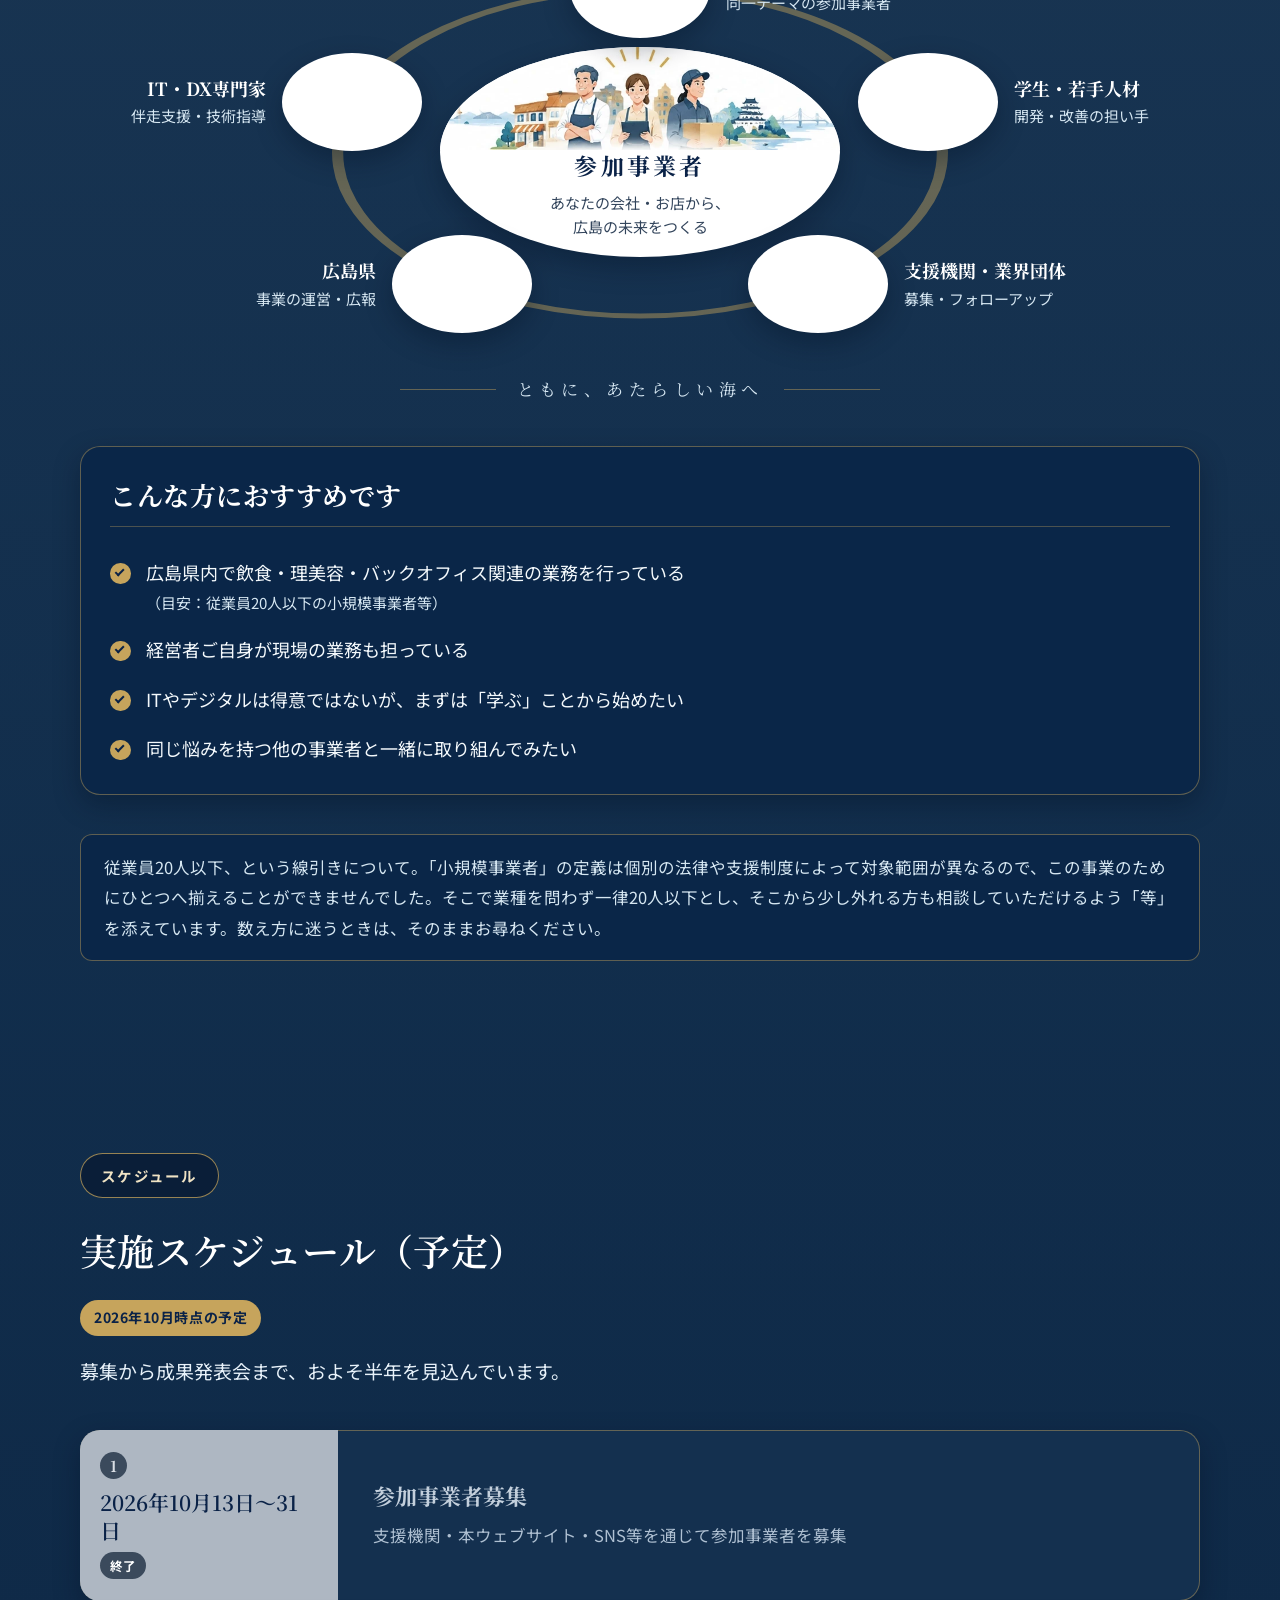
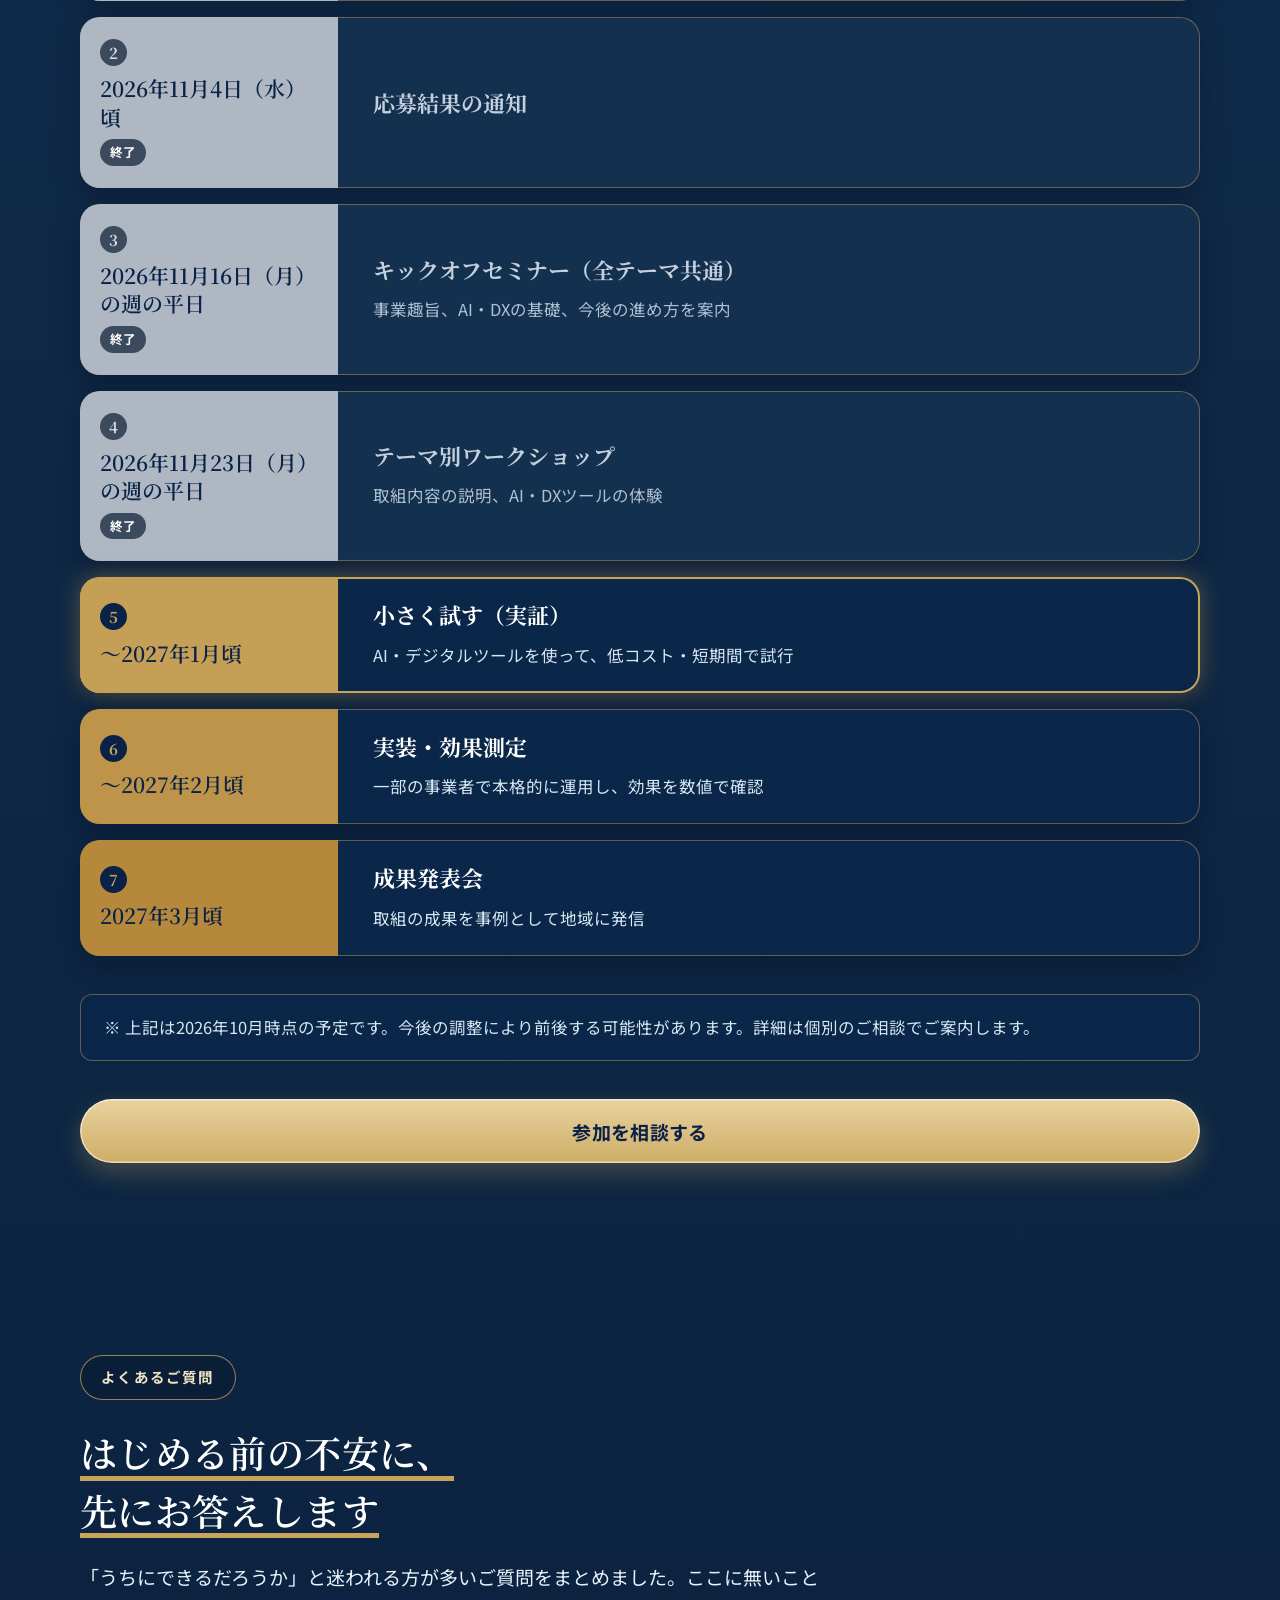
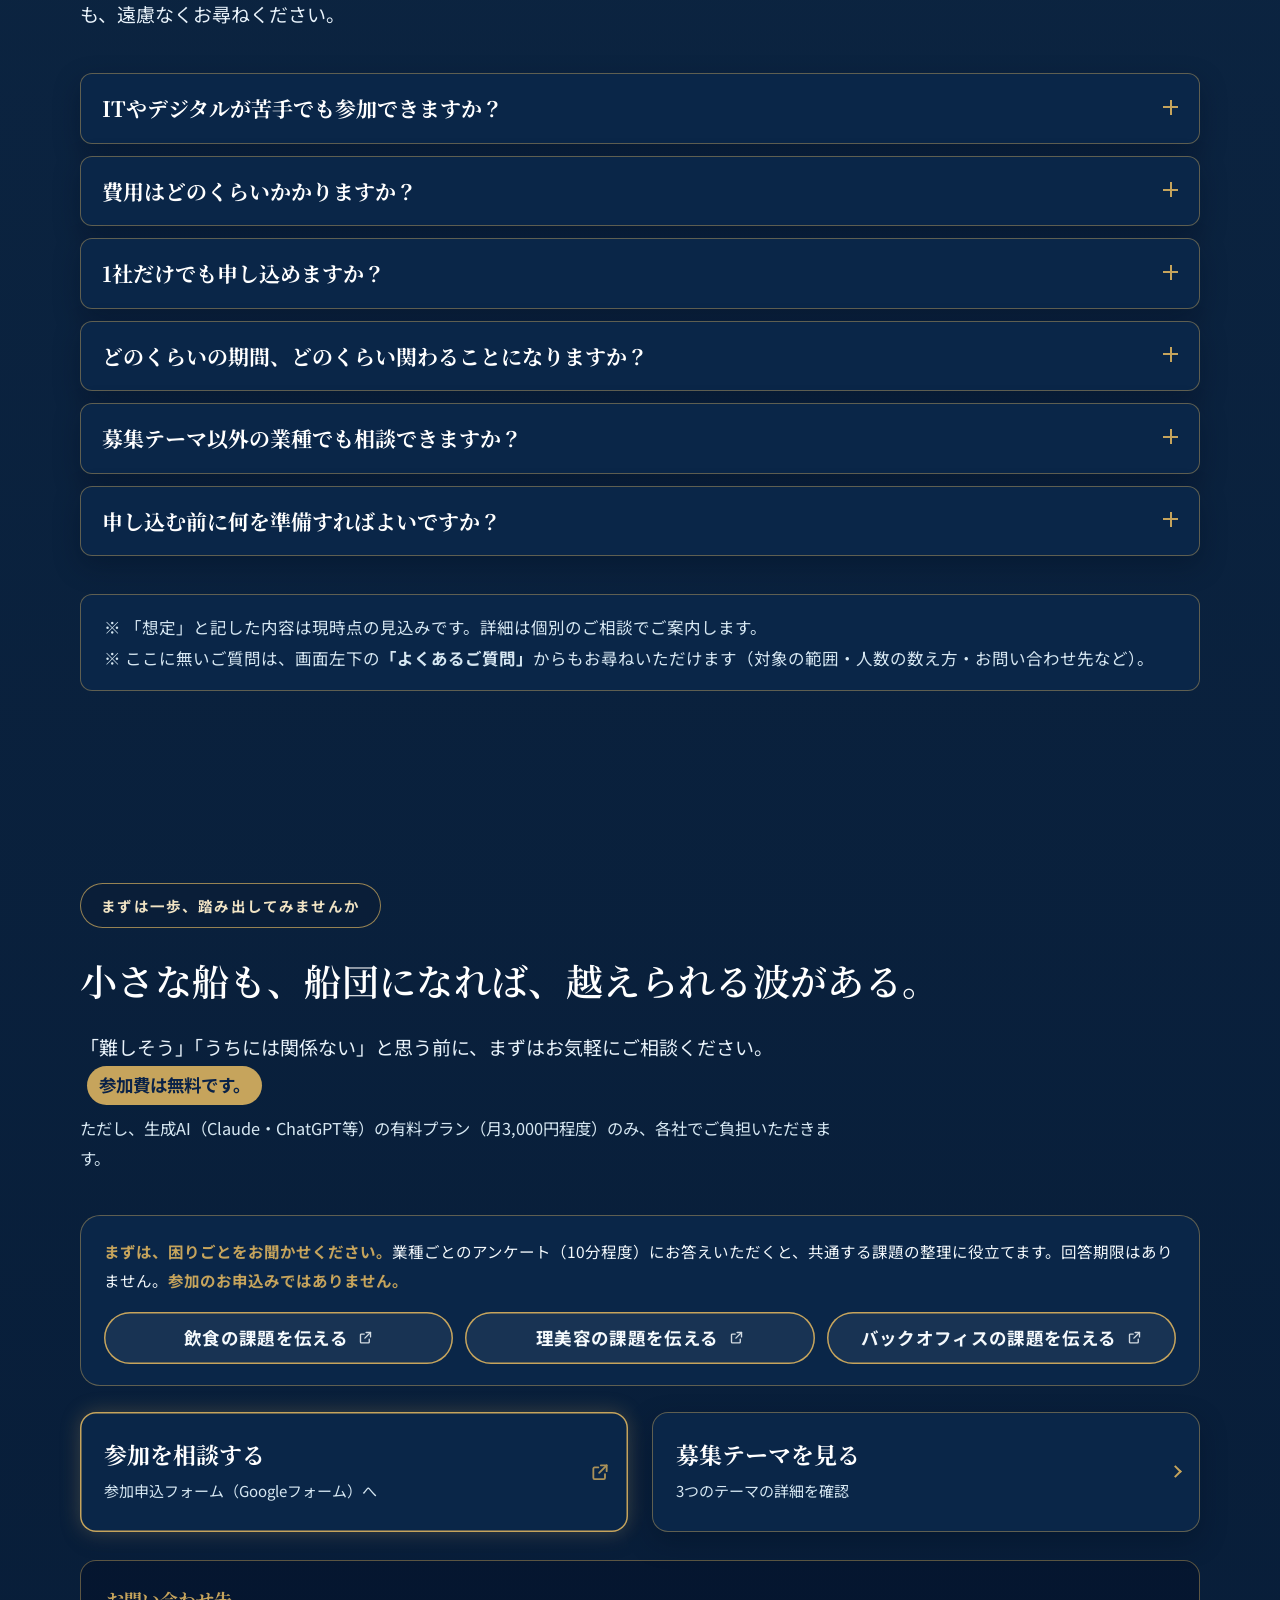
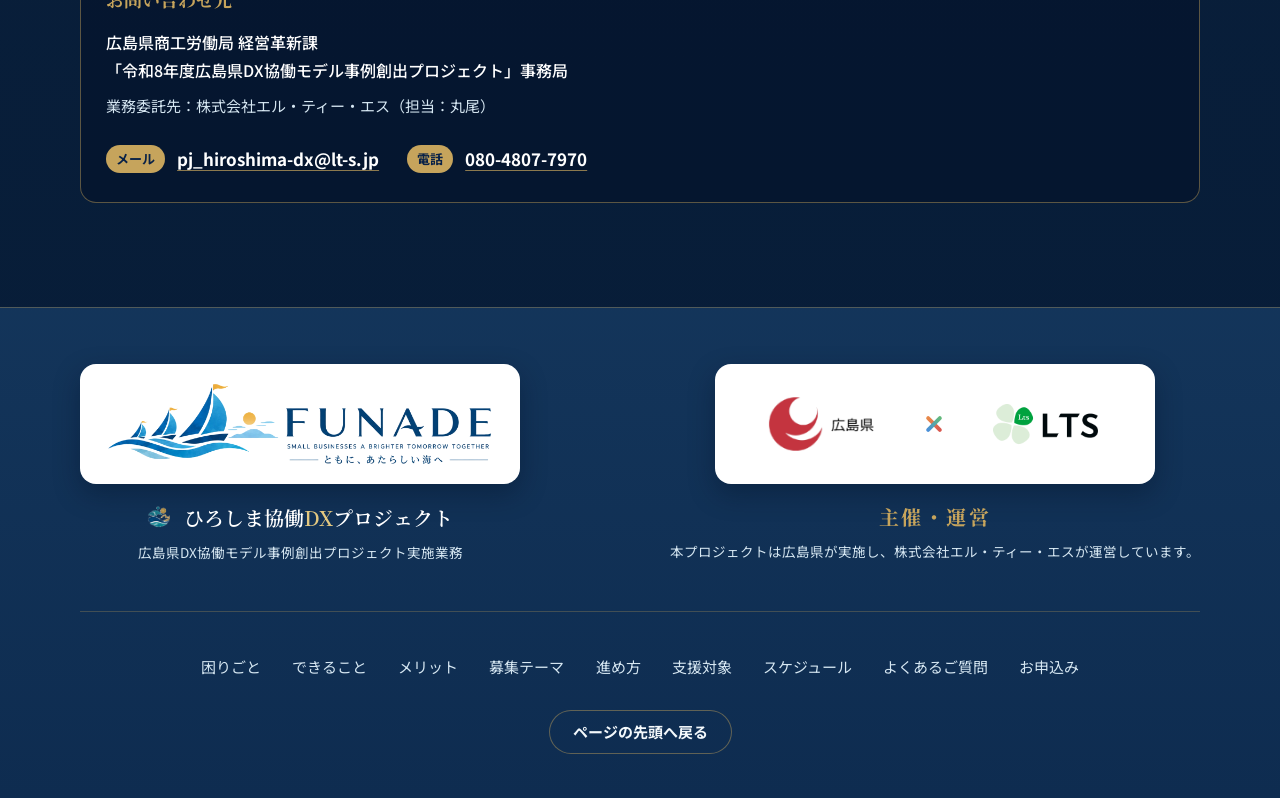
==== commit 00cb244a: "Update FUNADE LP files" ====
--- a/index.html
+++ b/index.html
@@ -3,13 +3,12 @@
 <head>
 <meta charset="UTF-8">
 <meta name="viewport" content="width=device-width, initial-scale=1">
-<title>ひろしま協働DXプロジェクト｜小さな船も、船団になれば、越えられる潮がある。</title>
+<title>ひろしま協働DXプロジェクト｜小さな船も、船団になれば、越えられる波がある。</title>
 <meta name="description" content="広島県の小規模事業者等のための、協働型DX実証プロジェクト。同じ悩みを持つ事業者が集まり、困りごとを見える化し、AIやデジタル技術で小さく試します。">
 <link rel="preconnect" href="https://fonts.googleapis.com">
 <link rel="preconnect" href="https://fonts.gstatic.com" crossorigin>
 <link href="https://fonts.googleapis.com/css2?family=Noto+Serif+JP:wght@600;700&family=Noto+Sans+JP:wght@400;500;700&display=swap" rel="stylesheet">
 <link rel="stylesheet" href="style.css">
-<link rel="stylesheet" href="fleet-story.css">
 <!-- ヒーローの絵はCSSの background-image なので、ブラウザは style.css を
      読み終えるまで存在に気づけない。外部のフォントの読み込みも間に挟まるので、
      遅い回線では最初に見える絵の取得が後ろへずれる。先に取りに行かせる。
@@ -23,7 +22,7 @@
       media="(max-aspect-ratio:13/10) and (max-width:1099px), (max-width:767px)">
 <link rel="icon" href="assets/img/icons/logo-mark.png" type="image/png">
 <meta property="og:type" content="website">
-<meta property="og:title" content="ひろしま協働DXプロジェクト｜小さな船も、船団になれば、越えられる潮がある。">
+<meta property="og:title" content="ひろしま協働DXプロジェクト｜小さな船も、船団になれば、越えられる波がある。">
 <meta property="og:description" content="広島県の小規模事業者等のための、協働型DX実証プロジェクト。同じ悩みを持つ事業者が集まり、困りごとを見える化し、AIやデジタル技術で小さく試します。">
 <meta property="og:image" content="assets/img/backgrounds/hero-scene-wide.jpg">
 <meta name="twitter:card" content="summary_large_image">
@@ -42,7 +41,8 @@
   <summary class="menu-btn" aria-label="メニュー"><span class="menu-bars" aria-hidden="true"></span></summary>
   <nav class="menu-panel" aria-label="メニュー">
     <a href="#what">できること</a>
-    <a href="#video">事業説明動画</a>
+    <!-- 事業説明動画は一時非表示（依頼主 2026-10-14：募集向けの動画を収録し直すまで一時非表示。動画ができたら hidden を外す） -->
+    <a href="#video" hidden>事業説明動画</a>
     <a href="#benefit">メリット</a>
     <a href="#themes">募集テーマ</a>
     <a href="#flow">進め方</a>
@@ -61,7 +61,7 @@
 
   <div class="wrap hero-inner">
     <div class="hero-panel">
-      <h1 class="hero-title"><span class="brush brush-gold">小さな</span>船も、<br>船団になれば、<br>越えられる<span class="brush brush-blue">潮がある</span>。</h1>
+      <h1 class="hero-title"><span class="brush brush-gold">小さな</span>船も、<br>船団になれば、<br>越えられる<span class="brush brush-blue">波がある</span>。</h1>
 
       <!-- 名前に3秒マウスを乗せると、ページ全体が夜の海に切り替わる
            （script.js）。もう一度3秒乗せると昼へ戻る。隠し要素だが、
@@ -92,37 +92,27 @@
       </p>
     </div>
 
-    <nav class="hero-nav" aria-label="ページ内リンク">
-      <a href="#what">プロジェクトについて<span class="chev" aria-hidden="true"></span></a>
-      <a href="#themes">募集テーマ<span class="chev" aria-hidden="true"></span></a>
-      <a href="#schedule">スケジュール<span class="chev" aria-hidden="true"></span></a>
-    </nav>
-  </div>
-</section>
-
-
-<!-- 協働を船団で伝える。JSなし・動き軽減時は全説明と完成形を表示。 -->
-<section id="fleet-story" class="fleet-story" aria-labelledby="fleet-title">
-  <div class="fleet-stage">
-    <div class="wrap fleet-layout">
-      <div class="fleet-copy">
-        <p class="eyebrow">ひとりの悩みを、みんなの一歩に。</p>
-        <h2 id="fleet-title">小さな船が、<br>船団になるまで。</h2>
-        <ol class="fleet-chapters">
-          <li><span>01</span><div><h3>その悩み、ひとりで抱えていませんか。</h3><p>人手が足りない。紙の管理が大変。何から始めればいいか分からない。</p></div></li>
-          <li><span>02</span><div><h3>同じ悩みを持つ、仲間と出会う。</h3><p>困りごとを持ち寄ると、一緒に取り組める課題が見えてきます。</p></div></li>
-          <li><span>03</span><div><h3>専門家も加わり、進め方を考える。</h3><p>AIやデジタルの専門家が、最初の一歩を一緒に考えます。</p></div></li>
-          <li><span>04</span><div><h3>仲間と、小さく試す。</h3><p>一社では踏み出せなかった挑戦を、船団で始めましょう。</p></div></li>
-        </ol>
-        <a class="fleet-skip" href="#pain">困りごとと支援内容を見る <span aria-hidden="true">↓</span></a>
-      </div>
-      <div class="fleet-ocean" role="img" aria-label="同じ悩みを持つ3隻の船に専門家の船が加わり、船団として同じ方向へ進む図">
-        <span class="fleet-watermark" aria-hidden="true">FUNADE</span>
-        <div class="fleet-route" aria-hidden="true"></div>
-        <div class="fleet-boat fleet-boat-0" aria-hidden="true"><span class="fleet-label">人手が足りない</span><svg viewBox="0 0 48 48"><use href="#ic-ship"></use></svg></div><div class="fleet-boat fleet-boat-1" aria-hidden="true"><span class="fleet-label">紙の管理が大変</span><svg viewBox="0 0 48 48"><use href="#ic-ship"></use></svg></div><div class="fleet-boat fleet-boat-2" aria-hidden="true"><span class="fleet-label">何から始める？</span><svg viewBox="0 0 48 48"><use href="#ic-ship"></use></svg></div><div class="fleet-boat fleet-boat-3" aria-hidden="true"><span class="fleet-label">専門家</span><svg viewBox="0 0 48 48"><use href="#ic-ship"></use></svg></div>
-        <p class="fleet-destination" aria-hidden="true">ともに、あたらしい海へ <span>→</span></p>
-      </div>
-      <div class="fleet-progress" aria-hidden="true"><span></span></div>
+    <div class="hero-side">
+      <nav class="hero-nav" aria-label="ページ内リンク">
+        <a href="#what">プロジェクトについて<span class="chev" aria-hidden="true"></span></a>
+        <a href="#themes">募集テーマ<span class="chev" aria-hidden="true"></span></a>
+        <a href="#schedule">スケジュール<span class="chev" aria-hidden="true"></span></a>
+      </nav>
+
+      <!-- 応募受付のワッペン（依頼主 2026-10-14）。全体が参加申込フォームへのリンク。
+           主メッセージ（左の紙の上の見出し）に重ねないよう、横長の絵では右上の
+           ページ内ナビの下（空の部分）、縦長の絵では見出しの右（スマホでは見出しの上）に置く。
+           位置と大きさは style.css の .hero-side / .hero-badge。
+           締切を過ぎたら script.js が data-until を見て外す（JSが無いときは残る）。 -->
+      <a class="hero-badge" href="https://docs.google.com/forms/d/e/1FAIpQLSd_0BeNJjT1DIdxzaHhst62Ks7Ligf4glMgqb99WQL2FpvFLA/viewform?usp=header" target="_blank" rel="noopener noreferrer"
+         data-until="2026-10-31T23:59:59+09:00">
+        <span class="hb-in">
+          <span class="hb-date">10月31日<span class="hb-dow">（土）</span></span>
+          <span class="hb-until">まで</span>
+          <span class="hb-main">応募<br>受付中！</span>
+        </span>
+        <span class="sr-only">（参加申込フォームが新しいタブで開きます）</span>
+      </a>
     </div>
   </div>
 </section>
@@ -143,7 +133,7 @@
     <span class="terms-label">対象</span>
     <span class="terms-item">広島県内の事業者</span>
     <span class="terms-item">従業員20人以下</span>
-    <span class="terms-item">理美容・飲食・バックオフィス</span>
+    <span class="terms-item">飲食・理美容・バックオフィス</span>
     <!-- 「無料」だけを大きく置いて、あとで生成AIの月額負担を知らせるのは
          順番が逆になる。帯の中に但し書きを添える（依頼主 2026-09-11）。 -->
     <span class="terms-free">参加費無料<span class="terms-except">生成AIの利用料を除く</span></span>
@@ -235,8 +225,14 @@
      動画が用意できたら、.video-frame の中身（.video-soon 以下）を
      そのまま <iframe> か <video> に差し替えるだけでよい。枠は 16:9 で
      固定してあるので、差し替えてもページの高さは変わらない。
-     ============================================================ -->
-<section id="video" class="section sec-video tier-mid" aria-labelledby="video-h">
+
+     ** 2026-10-14 から一時非表示（hidden）。** 依頼主の指示で、募集向けの
+     動画を改めて収録するまで出さない。削除せずに残してあるので、再掲する
+     ときは下の section の hidden を外し、あわせて次の hidden も外すこと：
+       メニューとフッター目次の「事業説明動画」、お申込みの「事業説明動画を見る」、
+       FAQ「事業説明動画はいつ公開されますか？」。
+     ============================================================ -->
+<section id="video" class="section sec-video tier-mid" aria-labelledby="video-h" hidden>
   <div class="wrap">
     <p class="eyebrow">事業説明</p>
     <h2 id="video-h"><span class="h-rule">動画で、事業の全体像を<br>ご覧いただけます</span></h2>
@@ -302,9 +298,19 @@
   <div class="wrap">
     <p class="eyebrow">募集テーマ</p>
     <h2 id="themes-h"><span class="h-rule">今年度は、3つのテーマで<br>参加事業者を募集します</span></h2>
-    <p class="lead">理美容、飲食、バックオフィス。テーマごとにチームをつくり、その業種で共通している課題から手をつけます。</p>
+    <p class="lead">飲食、理美容、バックオフィス。テーマごとにチームをつくり、その業種で共通している課題から手をつけます。</p>
 
     <ul class="grid grid-3">
+      <li class="card theme">
+        <div class="theme-head">
+          <p class="theme-name">飲食</p>
+          <img class="theme-icon" src="assets/img/themes/food.webp" alt="" width="320" height="281" loading="lazy" decoding="async" onerror="this.remove()">
+        </div>
+        <p class="label">こんな悩み</p>
+        <p>予約や注文情報が電話・紙・複数サイトに分散し、仕入れや仕込みの量は経験と勘に頼りがち。</p>
+        <p class="arrow">売上と注文の数字を1か所に集めて、仕入れの量を勘ではなく記録から決められるところまで。</p>
+        <a class="theme-survey" href="https://forms.gle/Qwr9Q81c6xFHMToP7" target="_blank" rel="noopener noreferrer"><span>飲食の課題を伝える</span><svg class="ext" viewBox="0 0 24 24" aria-hidden="true"><use href="#ic-ext"></use></svg><span class="sr-only">（アンケート・新しいタブで開きます）</span></a>
+      </li>
       <li class="card theme">
         <div class="theme-head">
           <p class="theme-name">理美容</p>
@@ -317,16 +323,6 @@
       </li>
       <li class="card theme">
         <div class="theme-head">
-          <p class="theme-name">飲食</p>
-          <img class="theme-icon" src="assets/img/themes/food.webp" alt="" width="320" height="281" loading="lazy" decoding="async" onerror="this.remove()">
-        </div>
-        <p class="label">こんな悩み</p>
-        <p>予約や注文情報が電話・紙・複数サイトに分散し、仕入れや仕込みの量は経験と勘に頼りがち。</p>
-        <p class="arrow">売上と注文の数字を1か所に集めて、仕入れの量を勘ではなく記録から決められるところまで。</p>
-        <a class="theme-survey" href="https://forms.gle/Qwr9Q81c6xFHMToP7" target="_blank" rel="noopener noreferrer"><span>飲食の課題を伝える</span><svg class="ext" viewBox="0 0 24 24" aria-hidden="true"><use href="#ic-ext"></use></svg><span class="sr-only">（アンケート・新しいタブで開きます）</span></a>
-      </li>
-      <li class="card theme">
-        <div class="theme-head">
           <p class="theme-name">バックオフィス</p>
           <img class="theme-icon" src="assets/img/themes/backoffice.webp" alt="" width="320" height="265" loading="lazy" decoding="async" onerror="this.remove()">
         </div>
@@ -338,7 +334,7 @@
     </ul>
 
     <p class="note">※ 上記は現時点で想定している取組内容です。実際の課題・進め方は、参加事業者どうしのワークショップを経て決定します。対象業種が迷う場合は、お気軽にお問い合わせください。<br>
-      ※ 各テーマの「課題を伝える」は<strong>アンケート（3〜5分）</strong>です。回答期限はありません。<strong>参加のお申込みではありません。</strong></p>
+      ※ 各テーマの「課題を伝える」は<strong>アンケート（10分程度）</strong>です。回答期限はありません。<strong>参加のお申込みではありません。</strong></p>
 
     <p class="section-cta"><a class="btn btn-accent btn-ic" href="#entry" data-fitcheck>
         <svg class="btn-mark" viewBox="0 0 48 48" aria-hidden="true"><use href="#ic-compass"></use></svg>
@@ -357,23 +353,24 @@
   <div class="wrap">
     <p class="eyebrow">進め方</p>
     <h2 id="flow-h"><span class="h-rule">専門知識がなくても、<br>無理なく進められます</span></h2>
-    <p class="lead">セミナー・研修で学び、ワークショップで困りごとを洗い出し、実証で小さく試す。この順に進みます。途中でつまずいても、専門家や仲間がそばにいます。</p>
+    <!-- 3ステップの文言は県の意向を反映した確定文案（依頼主 2026-10-14）。勝手に言い換えないこと。 -->
+    <p class="lead">基礎を学び、専門家とともに課題に合ったツールを検証し、実際の業務へ。学びから実装まで、段階的に進めながら専門家が伴走します。</p>
 
     <ol class="grid grid-3 steps">
       <li class="card">
-        <div class="card-head"><span class="num">1</span><h3 class="card-title">セミナー・研修で学ぶ</h3></div>
+        <div class="card-head"><span class="num">1</span><h3 class="card-title">学ぶ</h3></div>
         <img class="vignette vignette-center" src="assets/img/icons/flow/illus-1.webp" width="253" height="200" alt="" loading="lazy" decoding="async" onerror="this.remove()">
-        <p>AIやデジタルの基礎を、セミナー・研修で</p>
-      </li>
-      <li class="card">
-        <div class="card-head"><span class="num">2</span><h3 class="card-title">ワークショップで整理</h3></div>
+        <p>DXの意義やAIの基礎を、セミナー・研修で学びます。</p>
+      </li>
+      <li class="card">
+        <div class="card-head"><span class="num">2</span><h3 class="card-title">検証する</h3></div>
         <img class="vignette vignette-center" src="assets/img/icons/flow/illus-2.webp" width="298" height="206" alt="" loading="lazy" decoding="async" onerror="this.remove()">
-        <p>困りごとを仲間と一緒に整理</p>
-      </li>
-      <li class="card">
-        <div class="card-head"><span class="num">3</span><h3 class="card-title">実証で試す</h3></div>
+        <p>専門家と課題を整理し、ツールを作成・試用します。</p>
+      </li>
+      <li class="card">
+        <div class="card-head"><span class="num">3</span><h3 class="card-title">実装する</h3></div>
         <img class="vignette vignette-center" src="assets/img/icons/flow/illus-3.webp" width="283" height="206" alt="" loading="lazy" decoding="async" onerror="this.remove()">
-        <p>小さな範囲・短い期間でAI・デジタルを試行</p>
+        <p>ツールを業務に取り入れ、データを分析・改善に活かします。</p>
       </li>
     </ol>
 
@@ -459,7 +456,7 @@
       <div class="card checklist">
         <h3 class="card-title">こんな方におすすめです</h3>
         <ul>
-          <li>広島県内で理美容・飲食・バックオフィス関連の業務を行っている<span class="sub">（目安：従業員20人以下の小規模事業者等）</span></li>
+          <li>広島県内で飲食・理美容・バックオフィス関連の業務を行っている<span class="sub">（目安：従業員20人以下の小規模事業者等）</span></li>
           <li>経営者ご自身が現場の業務も担っている</li>
           <li>ITやデジタルは得意ではないが、まずは「学ぶ」ことから始めたい</li>
           <li>同じ悩みを持つ他の事業者と一緒に取り組んでみたい</li>
@@ -480,52 +477,67 @@
   <div class="wrap">
     <p class="eyebrow">スケジュール</p>
     <h2 id="schedule-h"><span class="h-rule">実施スケジュール（予定）</span></h2>
-    <p class="lead">募集から成果発信まで、およそ半年を見込んでいます。</p>
-
+    <p class="sched-asof">2026年10月時点の予定</p>
+    <p class="lead">募集から成果発表会まで、およそ半年を見込んでいます。</p>
+
+    <!-- 2026-10-14 の修正指示書で差し替え。11月以降の工程は募集チラシに合わせる。
+         各行の data-start / data-end（日本時間の日付）を script.js が読んで、
+         終わった工程に is-done（灰色）、いま進んでいる工程に is-now（強調）を付ける。
+         JSが動かないときのために、公開時点の状態（募集中）をHTMLにも書いてある。 -->
     <ol class="timeline">
-      <li class="card">
+      <li class="card is-now" data-start="2026-10-13" data-end="2026-10-31">
         <div class="tl-when">
           <span class="tl-step">1</span>
-          <span class="tl-date">2026年9月頃〜</span>
+          <span class="tl-date">2026年10月13日〜31日</span>
+          <span class="tl-badge">募集中</span>
         </div>
         <div class="tl-body">
-          <h3 class="card-title">参加募集</h3>
+          <h3 class="card-title">参加事業者募集</h3>
           <p>支援機関・本ウェブサイト・SNS等を通じて参加事業者を募集</p>
         </div>
       </li>
-      <li class="card">
+      <li class="card" data-start="2026-11-04" data-end="2026-11-04">
         <div class="tl-when">
           <span class="tl-step">2</span>
-          <span class="tl-date">2026年9月頃</span>
+          <span class="tl-date">2026年11月4日（水）頃</span>
         </div>
         <div class="tl-body">
-          <h3 class="card-title">事業説明動画の公開・個別相談</h3>
-          <p>事業の内容や進め方をご説明し、疑問や不安にお答えします</p>
-        </div>
-      </li>
-      <li class="card">
+          <h3 class="card-title">応募結果の通知</h3>
+        </div>
+      </li>
+      <li class="card" data-start="2026-11-16" data-end="2026-11-20">
         <div class="tl-when">
           <span class="tl-step">3</span>
-          <span class="tl-date">2026年10月頃〜</span>
+          <span class="tl-date">2026年11月16日（月）の週の平日</span>
         </div>
         <div class="tl-body">
-          <h3 class="card-title">課題整理ワークショップ</h3>
-          <p>同じテーマの事業者どうしで、共通する困りごとを整理</p>
-        </div>
-      </li>
-      <li class="card">
+          <h3 class="card-title">キックオフセミナー（全テーマ共通）</h3>
+          <p>事業趣旨、AI・DXの基礎、今後の進め方を案内</p>
+        </div>
+      </li>
+      <li class="card" data-start="2026-11-23" data-end="2026-11-27">
         <div class="tl-when">
           <span class="tl-step">4</span>
-          <span class="tl-date">〜2026年12月頃</span>
+          <span class="tl-date">2026年11月23日（月）の週の平日</span>
+        </div>
+        <div class="tl-body">
+          <h3 class="card-title">テーマ別ワークショップ</h3>
+          <p>取組内容の説明、AI・DXツールの体験</p>
+        </div>
+      </li>
+      <li class="card" data-start="2026-11-28" data-end="2027-01-31">
+        <div class="tl-when">
+          <span class="tl-step">5</span>
+          <span class="tl-date">〜2027年1月頃</span>
         </div>
         <div class="tl-body">
           <h3 class="card-title">小さく試す（実証）</h3>
           <p>AI・デジタルツールを使って、低コスト・短期間で試行</p>
         </div>
       </li>
-      <li class="card">
+      <li class="card" data-start="2027-02-01" data-end="2027-02-28">
         <div class="tl-when">
-          <span class="tl-step">5</span>
+          <span class="tl-step">6</span>
           <span class="tl-date">〜2027年2月頃</span>
         </div>
         <div class="tl-body">
@@ -533,19 +545,19 @@
           <p>一部の事業者で本格的に運用し、効果を数値で確認</p>
         </div>
       </li>
-      <li class="card">
+      <li class="card" data-start="2027-03-01" data-end="2027-03-31">
         <div class="tl-when">
-          <span class="tl-step">6</span>
+          <span class="tl-step">7</span>
           <span class="tl-date">2027年3月頃</span>
         </div>
         <div class="tl-body">
-          <h3 class="card-title">成果発信</h3>
+          <h3 class="card-title">成果発表会</h3>
           <p>取組の成果を事例として地域に発信</p>
         </div>
       </li>
     </ol>
 
-    <p class="note">※ 上記は現時点（2026年8月）の想定スケジュールです。契約内容の確定にあわせて前後する可能性があります。詳細は事業説明動画と個別のご相談でご案内します。</p>
+    <p class="note">※ 上記は2026年10月時点の予定です。今後の調整により前後する可能性があります。詳細は個別のご相談でご案内します。</p>
 
     <p class="section-cta"><a class="btn btn-accent" href="#entry">参加を相談する</a></p>
   </div>
@@ -583,7 +595,7 @@
 
       <details class="card faq-item" data-kw="期間|時間|どのくらい|どれくらい|何ヶ月|何ヵ月|半年|忙しい|拘束|回数|頻度|スケジュール|いつまで|負担" data-tentative>
         <summary><h3 class="card-title">どのくらいの期間、どのくらい関わることになりますか？</h3></summary>
-        <p>2026年9月頃の募集開始から2027年3月頃の成果発信まで、およそ半年間を想定しています。セミナー・研修、ワークショップ、実証といった節目ごとにご参加いただく形で、日々の業務を止めていただくものではありません。</p>
+        <p>2026年10月の募集開始から2027年3月頃の成果発表会まで、およそ半年間を想定しています。セミナー・研修、ワークショップ、実証といった節目ごとにご参加いただく形で、日々の業務を止めていただくものではありません。</p>
       </details>
 
       <!-- 「途中で辞退することはできますか？」は設問ごと削除した
@@ -594,7 +606,7 @@
 
       <details class="card faq-item" data-kw="業種|テーマ|対象|製造|小売|建設|農業|以外|該当|当てはま|うちの業種|理美容|飲食|バックオフィス">
         <summary><h3 class="card-title">募集テーマ以外の業種でも相談できますか？</h3></summary>
-        <p>今年度は理美容・飲食・バックオフィスの3テーマで募集しており、その他の業種は対象外です。ただし業務の一部がバックオフィス寄りであるなど、線引きに迷う場合はお問い合わせください。対象になるかどうかを一緒に確認します。</p>
+        <p>今年度は飲食・理美容・バックオフィスの3テーマで募集しており、その他の業種は対象外です。ただし業務の一部がバックオフィス寄りであるなど、線引きに迷う場合はお問い合わせください。対象になるかどうかを一緒に確認します。</p>
       </details>
 
       <details class="card faq-item" data-kw="準備|用意|必要なもの|資料|申込み前|申し込み前|事前|持ち物|何をすれば" data-tentative>
@@ -632,18 +644,21 @@
         <p>ページ内の「自社が対象か診断する」から、5つの質問にお答えいただくと目安が分かります。最終的な対象可否は個別のご相談で確認します。</p>
       </details>
 
-      <details class="card faq-item" data-kw="動画|いつ公開|映像|ビデオ|説明動画|coming soon|見られ" hidden>
+      <!-- 事業説明動画の一時非表示（2026-10-14）にあわせて、チャットからも外す。
+           チャットは .faq-item を拾うので、クラスを faq-item-off に替えてある。
+           動画を再掲するときは faq-item に戻し、答えを公開後の内容に書き換える。 -->
+      <details class="card faq-item-off" data-kw="動画|いつ公開|映像|ビデオ|説明動画|coming soon|見られ" hidden>
         <summary><h3 class="card-title">事業説明動画はいつ公開されますか？</h3></summary>
         <p>現在準備中です。公開時期が決まりましたら、ページの「事業説明」の欄でご案内します。</p>
       </details>
 
       <details class="card faq-item" data-kw="問い合わせ|連絡先|電話|メール|窓口|申込み方法|申し込み方法|どこに|フォーム" hidden>
         <summary><h3 class="card-title">お問い合わせ先はどこですか？</h3></summary>
-        <p>お問い合わせ先・お申込みフォームは現在準備中です。確定次第、「お申込み」の欄でご案内します。</p>
+        <p>広島県商工労働局 経営革新課／「令和8年度広島県DX協働モデル事例創出プロジェクト」事務局です。業務委託先の株式会社エル・ティー・エス（担当：丸尾）が窓口となります。メール：pj_hiroshima-dx@lt-s.jp、電話：080-4807-7970。参加のお申込みは、ページ下部「お申込み」の参加申込フォームからお願いします。</p>
       </details>
     </div>
 
-    <p class="note">※ 「想定」と記した内容は現時点の見込みです。詳細は事業説明動画と個別のご相談でご案内します。<br>
+    <p class="note">※ 「想定」と記した内容は現時点の見込みです。詳細は個別のご相談でご案内します。<br>
       ※ ここに無いご質問は、画面左下の<strong>「よくあるご質問」</strong>からもお尋ねいただけます（対象の範囲・人数の数え方・お問い合わせ先など）。</p>
   </div>
 </section>
@@ -655,28 +670,25 @@
 <section id="entry" class="section sec-entry tier-deep" aria-labelledby="entry-h">
   <div class="wrap entry-inner">
     <p class="eyebrow">まずは一歩、踏み出してみませんか</p>
-    <h2 id="entry-h"><span class="h-rule">小さな船も、船団になれば、越えられる潮がある。</span></h2>
+    <h2 id="entry-h"><span class="h-rule">小さな船も、船団になれば、越えられる波がある。</span></h2>
     <p class="lead">「難しそう」「うちには関係ない」と思う前に、まずはお気軽にご相談ください。<strong class="free-mark">参加費は無料です。</strong><span class="lead-except">ただし、生成AI（Claude・ChatGPT等）の有料プラン（月3,000円程度）のみ、各社でご負担いただきます。</span></p>
 
-    <!-- 注記はカードの「前」に置くこと。以前は後ろにあったので、読者は
-         先に押せないカードを見て「壊れている」と受け取っていた
-         （第三者レビューの指摘 2026-09-07）。先に事情を伝えてから並べる。 -->
-    <p class="note note-lead">※ お申込みフォーム・お問い合わせ先、事業説明動画は現在準備中です。下の「準備中」は、確定次第この場所でご案内します。</p>
-
-    <!-- アンケート。お申込みフォームが準備中のあいだ、このページで実際に
-         押せる唯一の導線なので、行動の集まるこの節にも置いてある。
-         テーマの節にある同じリンクを、業種を選べる形でまとめたもの。 -->
+    <!-- アンケート。テーマの節にある同じリンクを、業種を選べる形でまとめたもの。
+         参加申込（下のカード）とは別物なので、「申込みではない」と明記している。 -->
     <div class="survey">
-      <p class="survey-lead"><strong>まずは、困りごとをお聞かせください。</strong>業種ごとのアンケート（3〜5分）にお答えいただくと、共通する課題の整理に役立てます。回答期限はありません。<strong>参加のお申込みではありません。</strong></p>
+      <p class="survey-lead"><strong>まずは、困りごとをお聞かせください。</strong>業種ごとのアンケート（10分程度）にお答えいただくと、共通する課題の整理に役立てます。回答期限はありません。<strong>参加のお申込みではありません。</strong></p>
       <div class="survey-btns">
+        <a class="btn btn-survey" href="https://forms.gle/Qwr9Q81c6xFHMToP7" target="_blank" rel="noopener noreferrer"><span>飲食の課題を伝える</span><svg class="ext" viewBox="0 0 24 24" aria-hidden="true"><use href="#ic-ext"></use></svg><span class="sr-only">（アンケート・新しいタブで開きます）</span></a>
         <a class="btn btn-survey" href="https://forms.gle/CrJjjcNJ1uPHw9Nv9" target="_blank" rel="noopener noreferrer"><span>理美容の課題を伝える</span><svg class="ext" viewBox="0 0 24 24" aria-hidden="true"><use href="#ic-ext"></use></svg><span class="sr-only">（アンケート・新しいタブで開きます）</span></a>
-        <a class="btn btn-survey" href="https://forms.gle/Qwr9Q81c6xFHMToP7" target="_blank" rel="noopener noreferrer"><span>飲食の課題を伝える</span><svg class="ext" viewBox="0 0 24 24" aria-hidden="true"><use href="#ic-ext"></use></svg><span class="sr-only">（アンケート・新しいタブで開きます）</span></a>
         <a class="btn btn-survey" href="https://forms.gle/EZCiQaTS5U3YpT3E7" target="_blank" rel="noopener noreferrer"><span>バックオフィスの課題を伝える</span><svg class="ext" viewBox="0 0 24 24" aria-hidden="true"><use href="#ic-ext"></use></svg><span class="sr-only">（アンケート・新しいタブで開きます）</span></a>
       </div>
     </div>
 
-    <ul class="grid grid-3 cta-grid">
-      <li>
+    <!-- 2026-10-14 から「事業説明動画を見る」は一時非表示（動画の再収録待ち）。
+         残る2枚は .cta-grid の2列で並べる。再掲するときは li の hidden を外し、
+         ul の cta-grid-2 を外すと元の3列に戻る。 -->
+    <ul class="grid grid-3 cta-grid cta-grid-2">
+      <li hidden>
         <a class="card cta" href="#video">
           <h3 class="card-title">事業説明動画を見る</h3>
           <span class="cta-sub">公開の準備中です</span>
@@ -684,11 +696,12 @@
         </a>
       </li>
       <li>
-        <div class="card cta is-pending">
+        <a class="card cta cta-apply" href="https://docs.google.com/forms/d/e/1FAIpQLSd_0BeNJjT1DIdxzaHhst62Ks7Ligf4glMgqb99WQL2FpvFLA/viewform?usp=header" target="_blank" rel="noopener noreferrer">
           <h3 class="card-title">参加を相談する</h3>
-          <span class="cta-sub">個別相談も受け付けています</span>
-          <span class="cta-badge">準備中</span>
-        </div>
+          <span class="cta-sub">参加申込フォーム（Googleフォーム）へ</span>
+          <svg class="ext cta-ext" viewBox="0 0 24 24" aria-hidden="true"><use href="#ic-ext"></use></svg>
+          <span class="sr-only">（新しいタブで開きます）</span>
+        </a>
       </li>
       <li>
         <a class="card cta" href="#themes">
@@ -698,6 +711,18 @@
         </a>
       </li>
     </ul>
+
+    <!-- お問い合わせ先（依頼主 2026-10-14 確定）。
+         電話・メールはそのまま押せるようにする。 -->
+    <div class="contact" aria-labelledby="contact-h">
+      <h3 class="contact-h" id="contact-h">お問い合わせ先</h3>
+      <p class="contact-org">広島県商工労働局 経営革新課<br>「令和8年度広島県DX協働モデル事例創出プロジェクト」事務局</p>
+      <p class="contact-agent">業務委託先：株式会社エル・ティー・エス（担当：丸尾）</p>
+      <ul class="contact-ways">
+        <li><span class="contact-k">メール</span><a href="mailto:pj_hiroshima-dx@lt-s.jp">pj_hiroshima-dx@lt-s.jp</a></li>
+        <li><span class="contact-k">電話</span><a href="tel:08048077970">080-4807-7970</a></li>
+      </ul>
+    </div>
 
   </div>
 </section>
@@ -805,7 +830,8 @@
     <nav class="foot-nav" aria-label="ページ内リンク">
       <a href="#pain">困りごと</a>
       <a href="#what">できること</a>
-      <a href="#video">事業説明動画</a>
+      <!-- 事業説明動画は一時非表示（依頼主 2026-10-14：募集向けの動画を収録し直すまで一時非表示。動画ができたら hidden を外す） -->
+      <a href="#video" hidden>事業説明動画</a>
       <a href="#benefit">メリット</a>
       <a href="#themes">募集テーマ</a>
       <a href="#flow">進め方</a>
@@ -922,8 +948,8 @@
 
       <fieldset class="fc-step" data-step="3" hidden>
         <legend class="fc-q">主な業務に、いちばん近いものはどれですか？</legend>
+        <label class="fc-opt"><input type="radio" name="q3" data-score="2"><span>飲食（飲食店・食品の製造販売など）</span></label>
         <label class="fc-opt"><input type="radio" name="q3" data-score="2"><span>理美容（美容室・理容室・エステなど）</span></label>
-        <label class="fc-opt"><input type="radio" name="q3" data-score="2"><span>飲食（飲食店・食品の製造販売など）</span></label>
         <label class="fc-opt"><input type="radio" name="q3" data-score="2"><span>事務・経理・総務などのバックオフィス業務の比重が大きい</span></label>
         <label class="fc-opt"><input type="radio" name="q3" data-score="0" data-verdict="industry"><span>上記以外の業種</span></label>
       </fieldset>
@@ -947,7 +973,7 @@
       <div class="fc-res" data-res="fit" hidden>
         <span class="fc-badge fc-badge-fit"><svg viewBox="0 0 48 48" aria-hidden="true"><use href="#ic-ship"></use></svg></span>
         <p class="fc-verdict">対象に当てはまりそうです</p>
-        <p class="fc-detail">本プロジェクトが想定している事業者像とよく重なっています。まずは事業説明動画で、実際の進め方をご確認ください。</p>
+        <p class="fc-detail">本プロジェクトが想定している事業者像とよく重なっています。下のボタンから、お申込み・お問い合わせへお進みください。</p>
       </div>
       <div class="fc-res" data-res="maybe" hidden>
         <span class="fc-badge fc-badge-maybe"><svg viewBox="0 0 48 48" aria-hidden="true"><use href="#ic-lighthouse"></use></svg></span>
@@ -961,7 +987,7 @@
       </div>
       <div class="fc-res" data-res="industry" hidden>
         <span class="fc-badge fc-badge-far"><svg viewBox="0 0 48 48" aria-hidden="true"><use href="#ic-lighthouse"></use></svg></span>
-        <p class="fc-verdict">今回の募集は、理美容・飲食・バックオフィスが対象です</p>
+        <p class="fc-verdict">今回の募集は、飲食・理美容・バックオフィスが対象です</p>
         <p class="fc-detail">今年度はこの3つのテーマで参加事業者を募集しているため、その他の業種は対象外となります。業務の一部がバックオフィス寄りである場合など、判断に迷うときはお問い合わせください。</p>
       </div>
       <div class="fc-res" data-res="outside" hidden>
@@ -984,7 +1010,6 @@
 </dialog>
 
 <script src="script.js" defer></script>
-<script src="fleet-story.js" defer></script>
 
 </body>
-</html>
+</html>
--- a/style.css
+++ b/style.css
@@ -622,21 +622,18 @@
   flex-direction:row;flex-wrap:wrap;align-items:flex-start;
   row-gap:.5em;column-gap:18px;
 }
-/* メリットの1枚目だけ2列ぶんに広げる（2026-09-11）。
-
-   困りごと・できること・メリット・募集テーマ・進め方 と、3列の角丸カードが
-   5節つづく。どの節も同じ景色なので、全体が量産品に見える ―― AIの作った
-   ページの見分け方として、まさにこれが挙げられていた。
-   1か所だけ崩すと、ページ全体のリズムが変わる。
-
-   ついでに、5枚を3列に流すと右下が1つ空く（3＋2）。1枚目を2列にすれば
-   3×2＝6コマがちょうど埋まる。崩したほうが整う形になっている。 */
+/* メリットの5枚は同じ大きさで 3＋2 に並べ、下の2枚を中央に寄せる。
+
+   以前（2026-09-11）は1枚目だけを2列ぶんに広げ、3×2＝6コマを埋めていた。
+   ページのリズムを崩す狙いだったが、依頼主から「何から始めるかが決まる」
+   だけが不自然に大きく見える、と指摘があった（2026-10-14）。
+   5枚は並列のメリットで、1枚目だけを主役にする理由が無い。
+   6列の格子に各カードを2列ずつ置き、4枚目を2列目から始めれば、
+   下の段の2枚が上の段の継ぎ目にまたがって中央に来る。 */
 @media (min-width:1000px){
-  .sec-benefit .grid > li:first-child{grid-column:span 2;}
-  /* 広い枠では絵が間延びするので、絵を右に寄せて文と横並びにする */
-  .sec-benefit .grid > li:first-child > .card-head{flex:0 0 100%;}
-  .sec-benefit .grid > li:first-child > p{flex:1 1 16em;font-size:17.5px;}
-  .sec-benefit .grid > li:first-child .vignette{margin-left:auto;}
+  .sec-benefit .grid{grid-template-columns:repeat(6,1fr);}
+  .sec-benefit .grid > li{grid-column:span 2;}
+  .sec-benefit .grid > li:nth-child(4){grid-column:2 / span 2;}
 }
 /* 見出し類は横幅いっぱい。番号とタイトルを1行に並べたいので、
    本文と同じ列に閉じ込めない。 */
@@ -1056,12 +1053,49 @@
 /* 段の色は :nth-child で取る。s1〜s6 のようなクラスを付けてはいけない ――
    生き物の配置クラスと同じ名前で、スマホでは .sec-schedule .s1{display:none}
    に巻き込まれてカードが1枚まるごと消えた（2026-08-31）。 */
+/* 7段（2026-10-14 に6→7段）。両端の色は以前のまま、間を等分した。
+   最も濃い #B5883C でも紺の文字と 4.9:1。これより濃くすると AA を割る。 */
 .timeline .card:nth-child(1) .tl-when{background:#E8CE8E;}
-.timeline .card:nth-child(2) .tl-when{background:#E0C07A;}
-.timeline .card:nth-child(3) .tl-when{background:#D8B267;}
-.timeline .card:nth-child(4) .tl-when{background:#CFA455;}
-.timeline .card:nth-child(5) .tl-when{background:#C39647;}
-.timeline .card:nth-child(6) .tl-when{background:#B5883C;}
+.timeline .card:nth-child(2) .tl-when{background:#E0C280;}
+.timeline .card:nth-child(3) .tl-when{background:#D7B773;}
+.timeline .card:nth-child(4) .tl-when{background:#CEAB65;}
+.timeline .card:nth-child(5) .tl-when{background:#C69F57;}
+.timeline .card:nth-child(6) .tl-when{background:#BE944A;}
+.timeline .card:nth-child(7) .tl-when{background:#B5883C;}
+
+/* 時点の明記（依頼主 2026-10-14「2026年10月時点の予定」）。
+   見出しのすぐ下に小さな札で置き、リード文とは別の情報として見せる。 */
+.sched-asof{
+  display:inline-block;margin:-.4rem 0 1rem;
+  padding:.3em 1em;border-radius:999px;
+  font-size:14px;font-weight:700;letter-spacing:.04em;
+  color:var(--ink-deep);background:var(--gold);
+}
+
+/* 工程の状態。script.js が日付から is-done / is-now を付ける。
+   終わった工程は灰色に退かせ、いま進んでいる工程（公開時点では募集）を
+   金の縁と札で目立たせる。灰色でも文字は読める濃さを保つ ――
+   薄める（opacity）と AA を割るので、色そのものを差し替える。 */
+.timeline .card.is-done .tl-when{background:#AEB7C2;}
+.timeline .card.is-done .tl-step{color:#D9DEE4;background:#3B4A5C;}
+.timeline .card.is-done{background:#14304F;}
+.timeline .card.is-done .card-title{color:#C3CFDC;}
+.timeline .card.is-done .tl-body p{color:#AFC0D2;}
+.timeline .card.is-done .tl-when::after{
+  content:'終了';align-self:flex-start;
+  padding:.1em .8em;border-radius:999px;
+  font-size:12.5px;font-weight:700;color:#fff;background:#3B4A5C;
+}
+.timeline .card.is-now{
+  box-shadow:inset 0 0 0 2px var(--gold), 0 0 24px rgba(var(--gold-rgb),.42), var(--lift-3);
+}
+.timeline .tl-badge{
+  display:none;align-self:flex-start;
+  padding:.15em .9em;border-radius:999px;
+  font-size:13px;font-weight:700;letter-spacing:.06em;
+  color:var(--gold);background:var(--ink-deep);
+}
+.timeline .card.is-now .tl-badge{display:inline-block;}
 
 /* ── 事業説明動画の枠 ──────────────────────────────
    動画が入る面。まだ無いので「Coming Soon」を出している。
@@ -1332,6 +1366,46 @@
 .note-lead{margin-top:.4rem;margin-bottom:1.6rem;}
 
 .cta-grid{margin-bottom:0;}
+/* 「事業説明動画を見る」を一時非表示にしている間は2枚（2026-10-14）。
+   3列の格子のままだと右に1コマ空くので、2列にして器の幅いっぱいに並べる。 */
+.cta-grid-2{grid-template-columns:repeat(2,1fr);}
+/* 参加申込はこの節の主役なので、金の縁を太くして先に目に入るようにする */
+.tier-deep .cta-apply{box-shadow:var(--ring-strong), 0 0 20px rgba(var(--gold-rgb),.28), var(--lift-2);}
+/* 外部（Googleフォーム）へ出るカードは、矢印の代わりに別タブの印を置く */
+.cta-ext{
+  position:absolute;right:18px;top:50%;margin-top:-10px;
+  width:20px;height:20px;color:var(--gold);
+}
+@media (hover:hover){ .cta:hover .cta-ext{color:var(--ink-deep);} }
+
+/* お問い合わせ先（依頼主 2026-10-14）。カードほど構えず、
+   金の細線で囲った情報の箱にする。押せるのはメールと電話だけ。 */
+.contact{
+  margin-top:28px;padding:22px 26px;
+  border-radius:var(--r-md);
+  background:rgba(4,18,40,.55);
+  box-shadow:var(--ring);
+  color:var(--paper);
+}
+.contact-h{
+  font-family:var(--serif);font-size:18px;font-weight:700;color:var(--gold);
+  margin:0 0 .6em;
+}
+.contact-org{margin:0;font-size:16px;line-height:1.8;color:#fff;font-weight:500;}
+.contact-agent{margin:.4em 0 0;font-size:15px;color:var(--paper-soft);}
+.contact-ways{display:flex;flex-wrap:wrap;gap:8px 28px;margin:.9em 0 0;}
+.contact-ways li{display:flex;align-items:center;gap:.7em;}
+.contact-k{
+  padding:.1em .75em;border-radius:999px;font-size:13px;font-weight:700;
+  color:var(--ink-deep);background:var(--gold);
+}
+.contact-ways a{
+  display:inline-flex;align-items:center;min-height:44px;
+  font-size:17px;font-weight:700;color:#fff;
+  text-decoration:underline;text-decoration-color:rgba(var(--gold-rgb),.7);
+  text-underline-offset:.25em;word-break:break-all;
+}
+@media (hover:hover){ .contact-ways a:hover{color:var(--gold);} }
 .cta{
   gap:.3em;min-height:112px;justify-content:center;
   padding-right:46px;
@@ -1522,7 +1596,7 @@
 
 .hero-title{
   font-family:var(--serif);
-  /* 紙の中に「越えられる潮がある。」の10字が1行で収まる大きさが上限。
+  /* 紙の中に「越えられる波がある。」の10字が1行で収まる大きさが上限。
      これを超えると折り返して4行になり、絵の余白と合わなくなる。 */
   font-size:clamp(26px,3.6vw,54px);
   font-weight:600;line-height:1.42;letter-spacing:.02em;
@@ -2628,6 +2702,111 @@
 }
 
 /* ============================================================
+   応募受付のワッペン（依頼主 2026-10-14）
+
+   「10月31日（土）まで応募受付中！」を、キービジュアルの中に縫い付けた
+   丸いワッペンとして置く。全体が参加申込フォームへのリンク。
+
+   世界観に合わせて、紺の地・金の縁・内側に金の縫い目（破線）。
+   船の帆や旗と同じく少し傾けて、絵の中に「貼ってある」ように見せる。
+
+   置き場所は主メッセージ（紙の上の見出し）を避ける：
+     横長の絵 … 右上の空。船団より上、見出しとは画面の反対側。
+     縦長の絵 … 見出しの右。見出しの行はどれも右端まで届かないので、
+                その余白に収まる。スマホ（767px以下）は見出しの上の帯、
+                メニューボタンの左隣。
+   ============================================================ */
+/* 横長の絵：右上のページ内ナビの下に縦に積む。ナビと同じ列にいれば、
+   ナビの幅や位置が画面幅で変わっても重ならない。 */
+.hero-side{
+  display:flex;flex-direction:column;align-items:center;gap:clamp(22px,2.4vw,36px);
+  flex:none;align-self:flex-start;
+}
+.hero-badge{
+  position:relative;z-index:3;
+  width:clamp(132px, 11vw, 166px);aspect-ratio:1;
+  display:flex;align-items:center;justify-content:center;
+  border-radius:50%;
+  color:#fff;text-decoration:none;text-align:center;
+  /* 地の色も必ず置く。グラデーションだけだと背景色が透明のままになり、
+     色を読んで判定する道具（check.js）が下の絵の色で測ってしまう。 */
+  background-color:var(--ink-deep);
+  background-image:radial-gradient(circle at 38% 30%, #183C6E 0%, var(--ink-deep) 62%, #061733 100%);
+  box-shadow:
+    0 0 0 3px var(--gold),
+    0 0 0 6px rgba(244,236,214,.9),
+    0 12px 28px rgba(3,14,32,.38);
+  transform:rotate(-8deg);
+  transition:transform .2s ease, box-shadow .2s ease;
+}
+/* 内側の縫い目 */
+.hero-badge::before{
+  content:'';position:absolute;inset:7px;border-radius:50%;
+  border:1.6px dashed rgba(var(--gold-rgb),.85);
+  pointer-events:none;
+}
+.hb-in{display:flex;flex-direction:column;align-items:center;line-height:1.15;}
+.hb-date{font-family:var(--serif);font-weight:700;font-size:clamp(14px,1.15vw,17px);color:var(--gold);white-space:nowrap;}
+.hb-dow{font-size:.78em;}
+.hb-until{font-size:clamp(12px,.95vw,14px);font-weight:700;color:var(--gold);margin-top:.15em;}
+.hb-main{
+  font-family:var(--serif);font-weight:700;
+  font-size:clamp(21px,1.8vw,27px);line-height:1.2;letter-spacing:.04em;
+  margin-top:.3em;color:#fff;
+}
+@media (hover:hover){
+  .hero-badge:hover{
+    transform:rotate(0) scale(1.05);
+    box-shadow:0 0 0 3px var(--gold),0 0 0 6px rgba(244,236,214,.95),0 0 26px rgba(var(--gold-rgb),.55),0 14px 30px rgba(3,14,32,.4);
+  }
+}
+.hero-badge:focus-visible{outline:3px solid var(--gold);outline-offset:8px;}
+
+/* 縦長の絵（タブレット縦・スマホ）：見出しの右へ */
+@media (max-aspect-ratio:13/10) and (max-width:1099px), (max-width:767px){
+  /* ナビは出さない形なので、列ごと外して見出しの右に浮かせる。
+     基準は .hero-inner（position:relative）。 */
+  .hero-side{display:contents;}
+  .hero-badge{position:absolute;top:clamp(96px, 13vw, 150px);right:4vw;width:clamp(116px, 18vw, 156px);}
+  .hb-date{font-size:clamp(12px,1.8vw,16px);}
+  .hb-until{font-size:clamp(10.5px,1.5vw,13px);}
+  .hb-main{font-size:clamp(17px,2.9vw,25px);}
+}
+@media (max-width:767px){
+  /* 見出しの上の余白、メニューボタン（右上）の左隣に置く。
+     見出しの右に置くと、3行目「越えられる波がある。」の行末に掛かった
+     （390px・360px で実測）。見出しは画面の上から 120px で始まり、
+     基準の .hero-inner はヒーローの padding-top（60px）ぶん下から始まる。
+     なので top は負の値にして、画面の上端〜見出しの間の帯に収める。 */
+  .hero-badge{top:-52px;right:48px;width:98px;transform:rotate(-6deg);}
+  .hero-badge::before{inset:6px;}
+  .hb-date{font-size:11.5px;}
+  .hb-until{font-size:10px;}
+  .hb-main{font-size:16px;}
+}
+@media (max-width:389px){
+  .hero-badge{width:92px;top:-38px;right:46px;}
+  .hb-date{font-size:10.5px;}
+  .hb-main{font-size:15px;}
+}
+
+/* 入りは見出しが出そろってから、判子を押すように一度だけ */
+@media (prefers-reduced-motion:no-preference){
+  .hero-badge{animation:badge-in .55s cubic-bezier(.2,1.4,.4,1) 1.1s backwards;}
+  @keyframes badge-in{
+    from{opacity:0;transform:rotate(-8deg) scale(1.35);}
+    to{opacity:1;transform:rotate(-8deg) scale(1);}
+  }
+}
+@media (prefers-reduced-motion:no-preference) and (max-width:767px){
+  .hero-badge{animation-name:badge-in-sp;}
+  @keyframes badge-in-sp{
+    from{opacity:0;transform:rotate(-6deg) scale(1.35);}
+    to{opacity:1;transform:rotate(-6deg) scale(1);}
+  }
+}
+
+/* ============================================================
    印刷
    ============================================================ */
 @media print{
@@ -2637,4 +2816,4 @@
      残り、白紙に薄い水色で印刷されてしまう。まとめて黒に倒す。 */
   .tier-deep,.tier-deep *{color:#000 !important;background:transparent !important;}
   .num,.cta-badge{border:1px solid #666;}
-}
+}
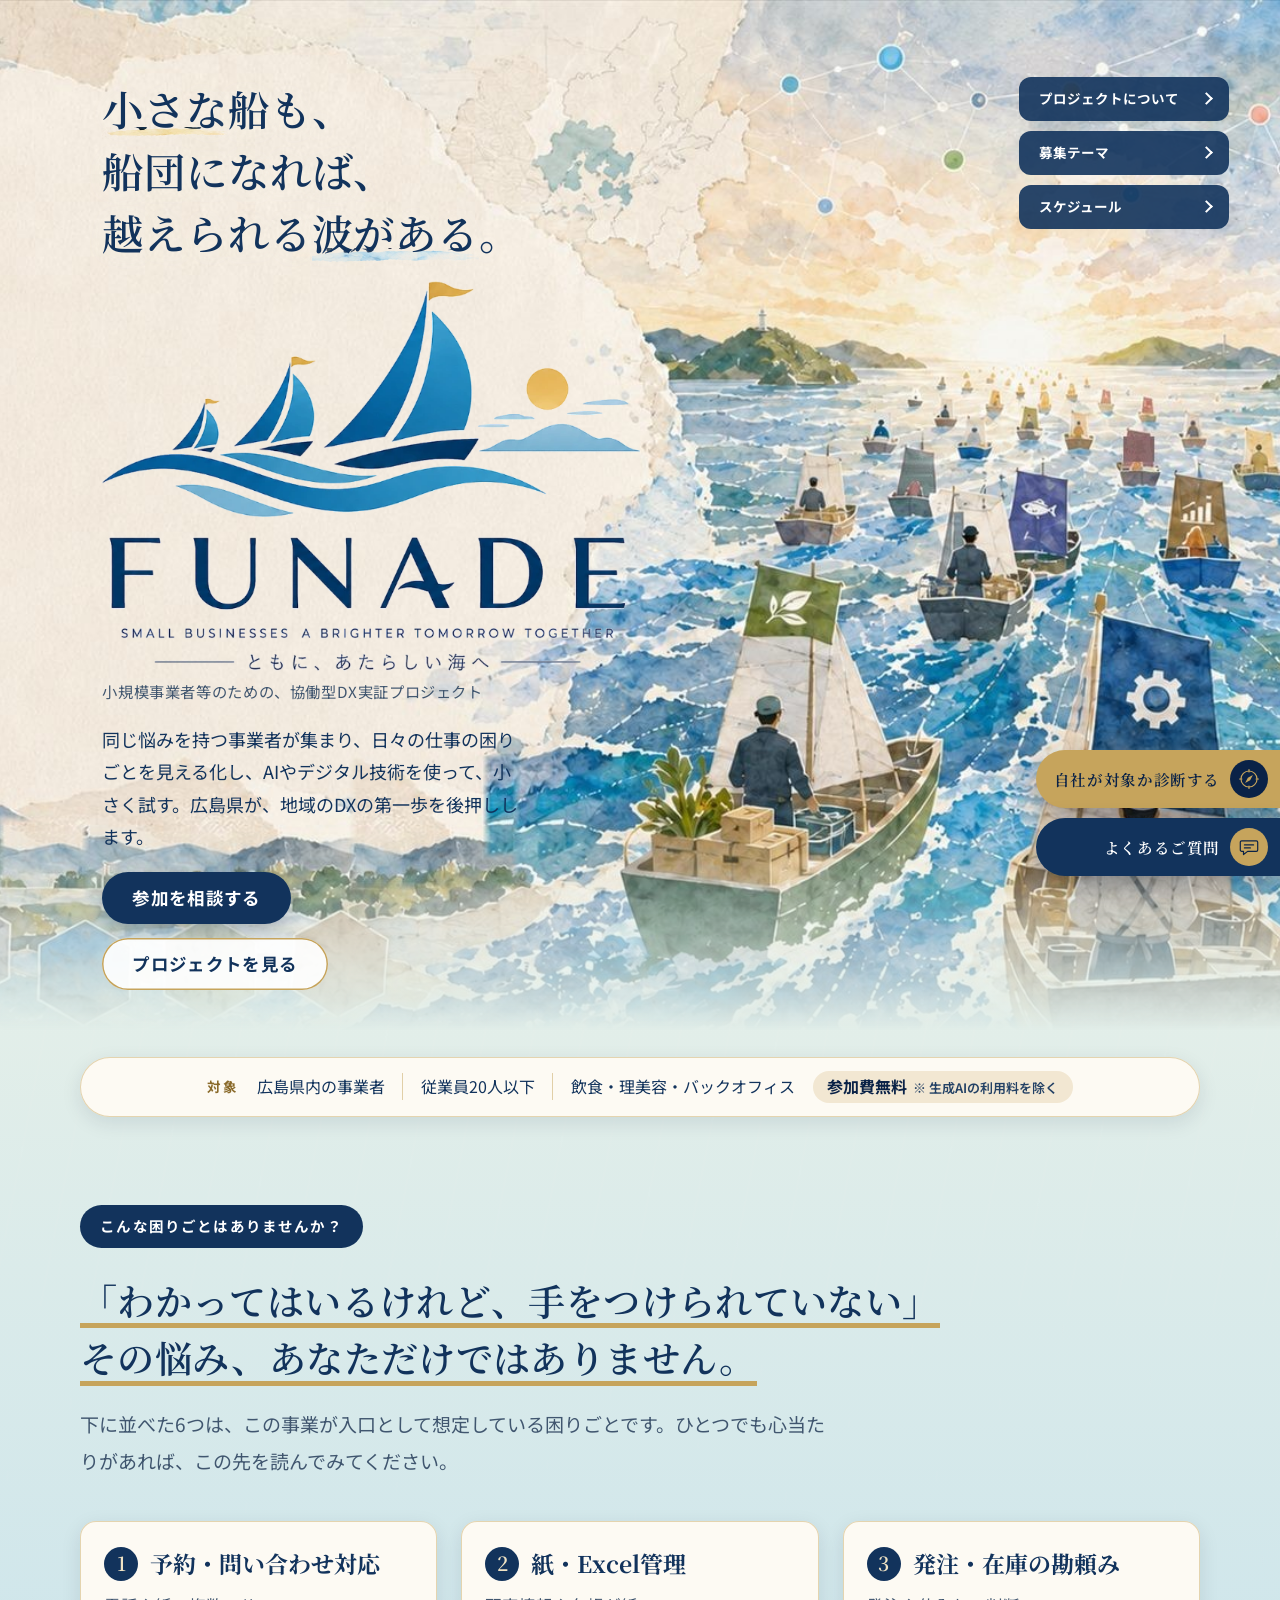
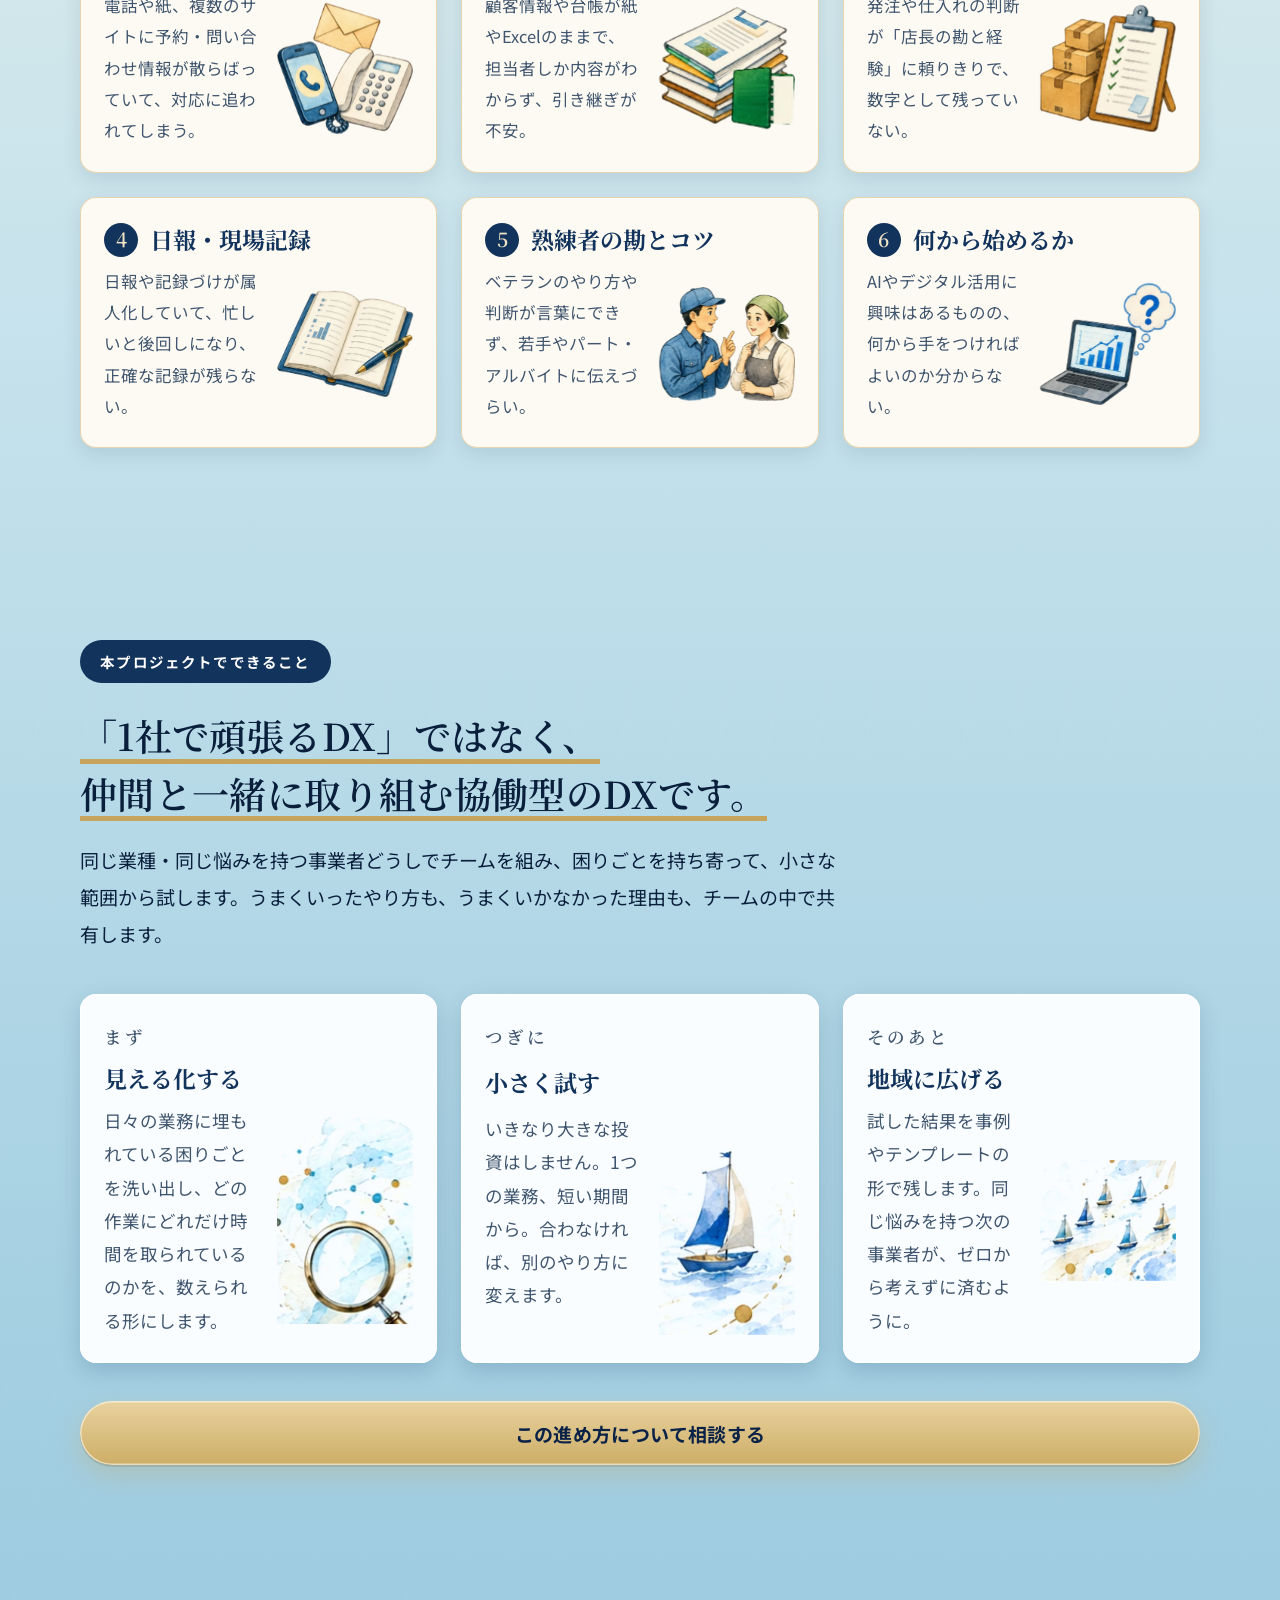
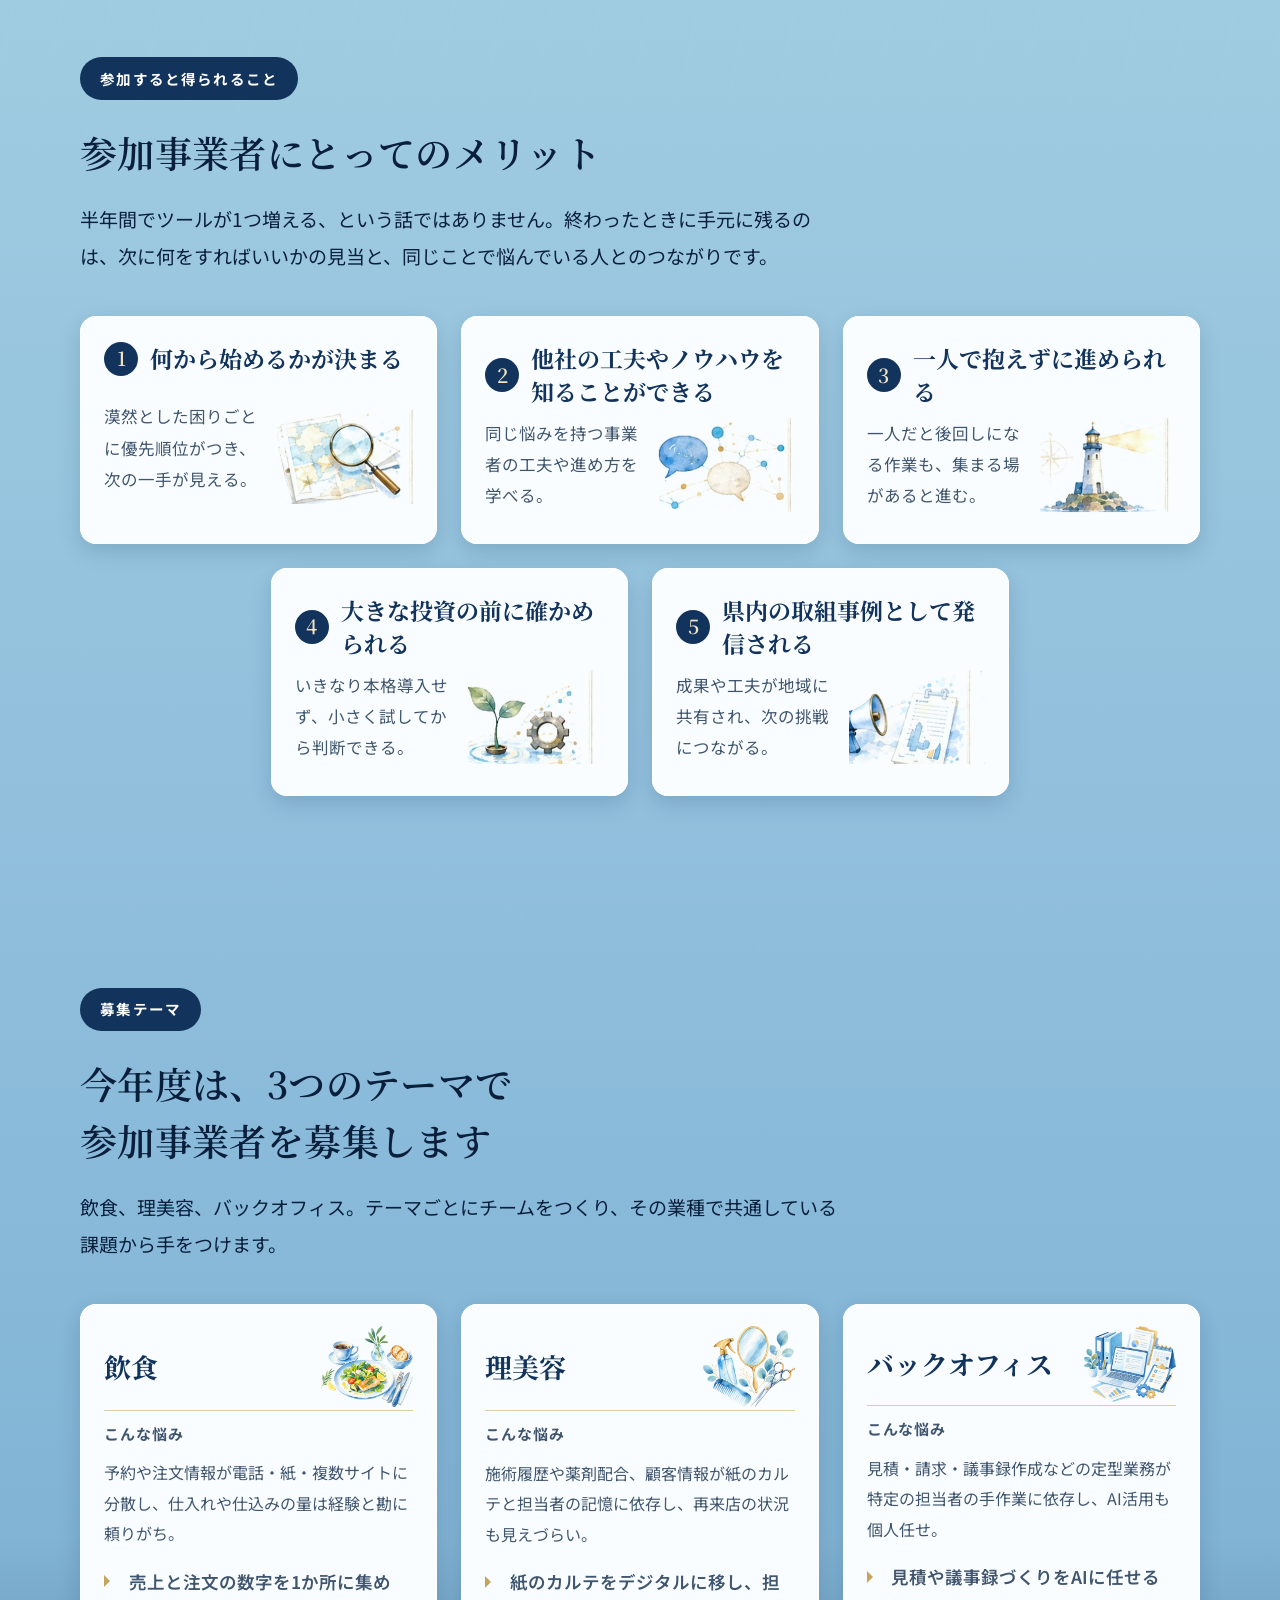
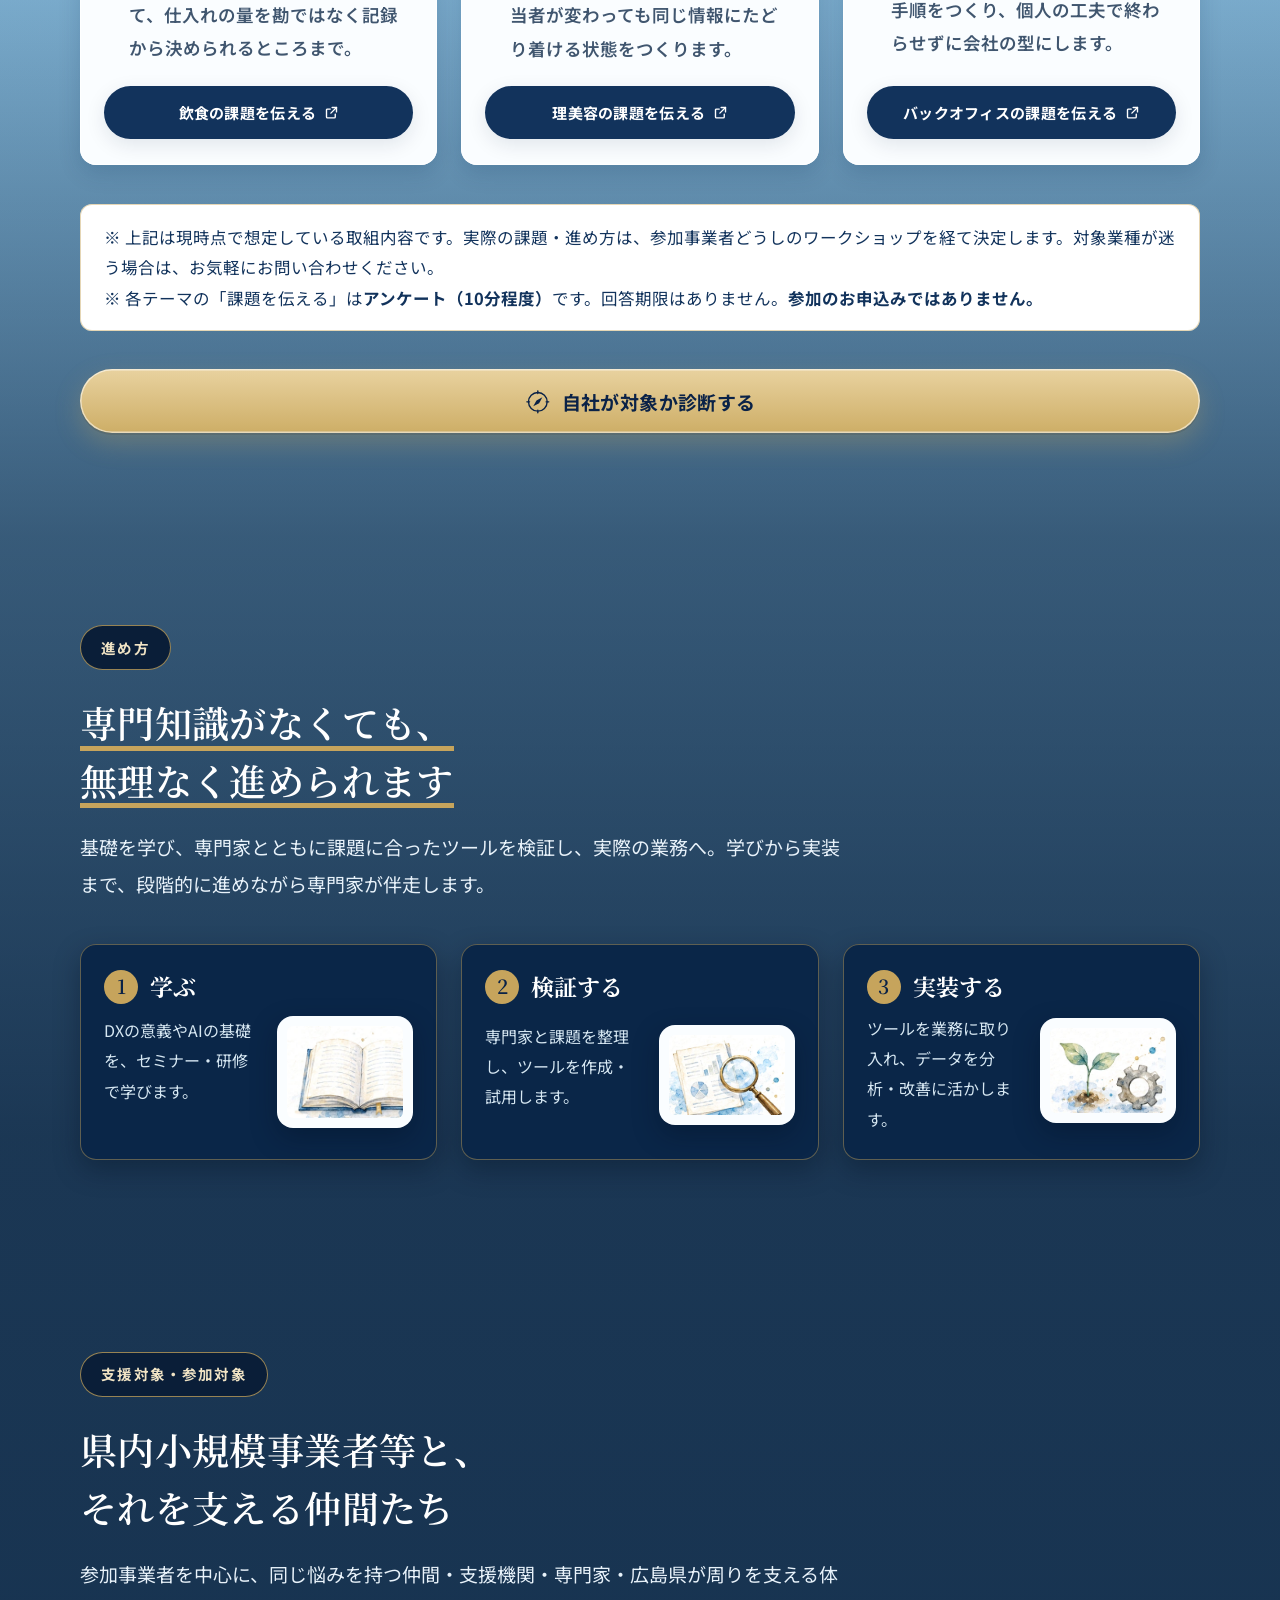
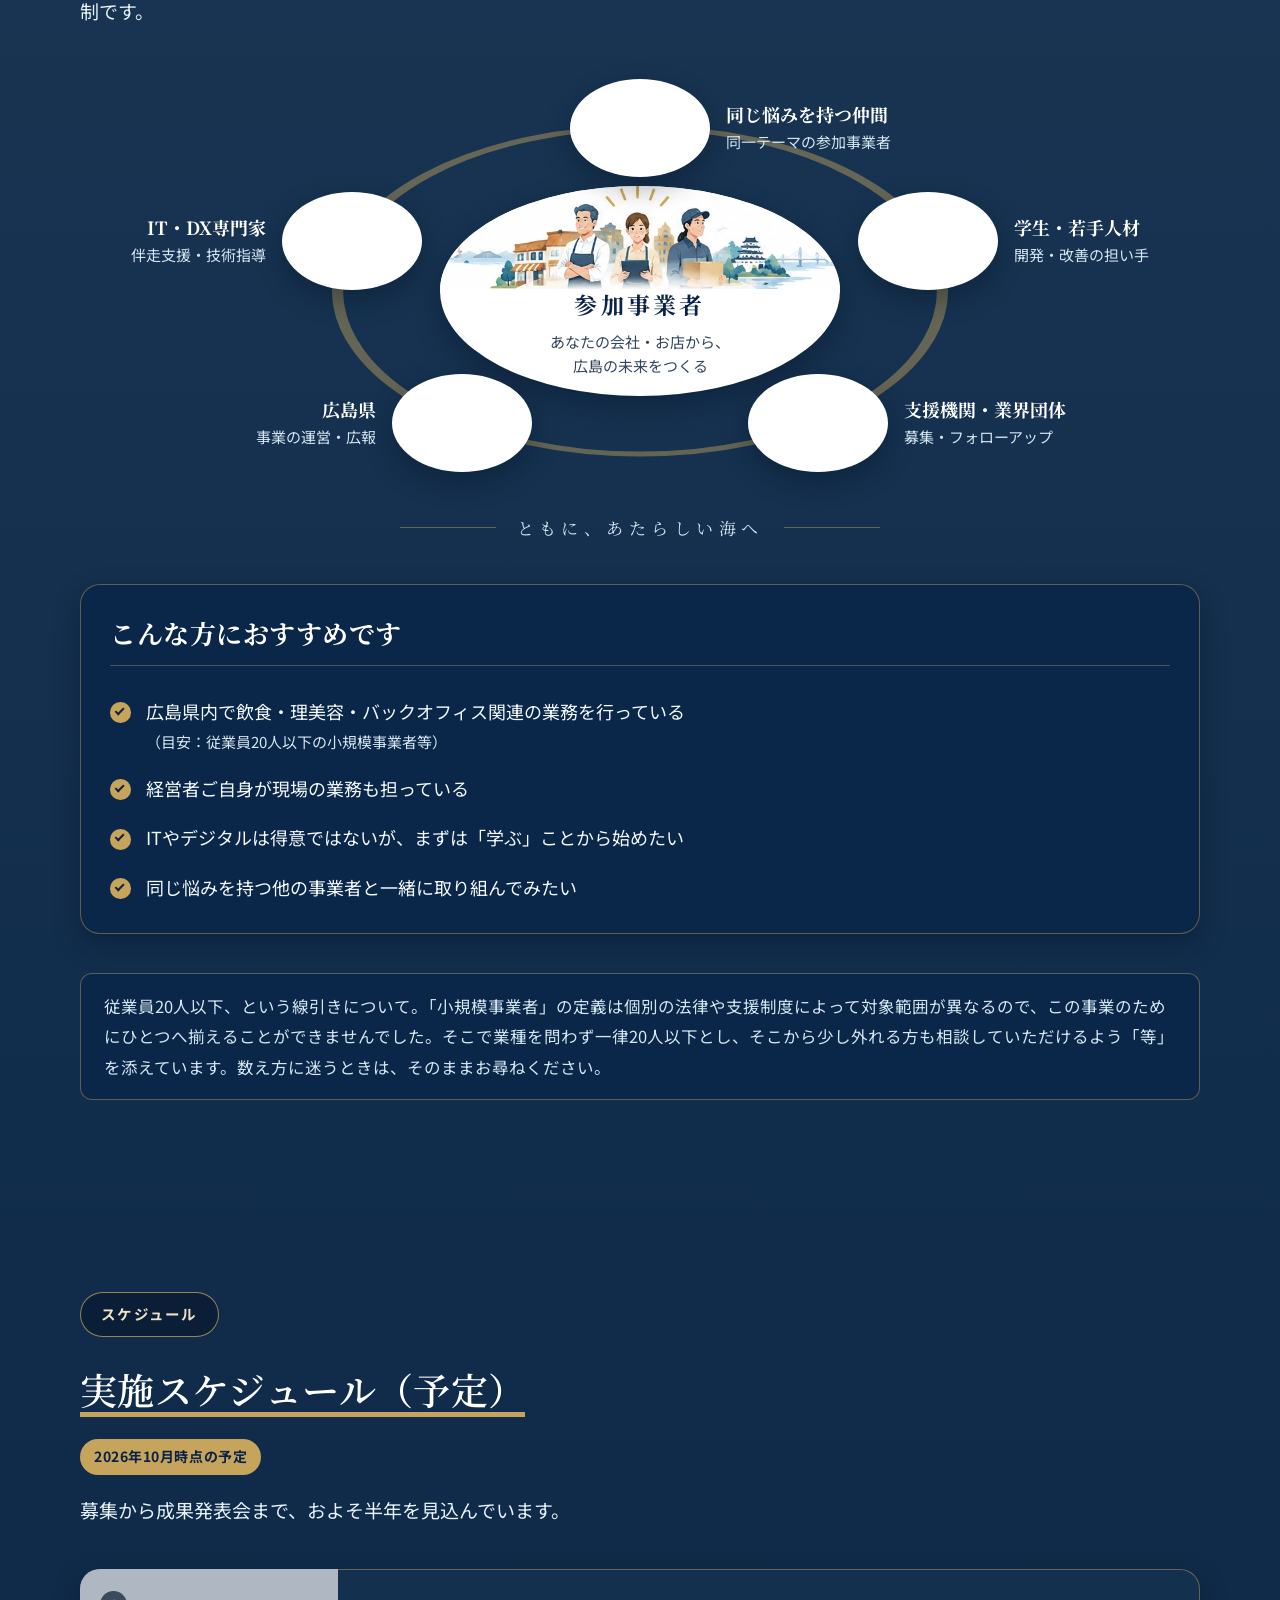
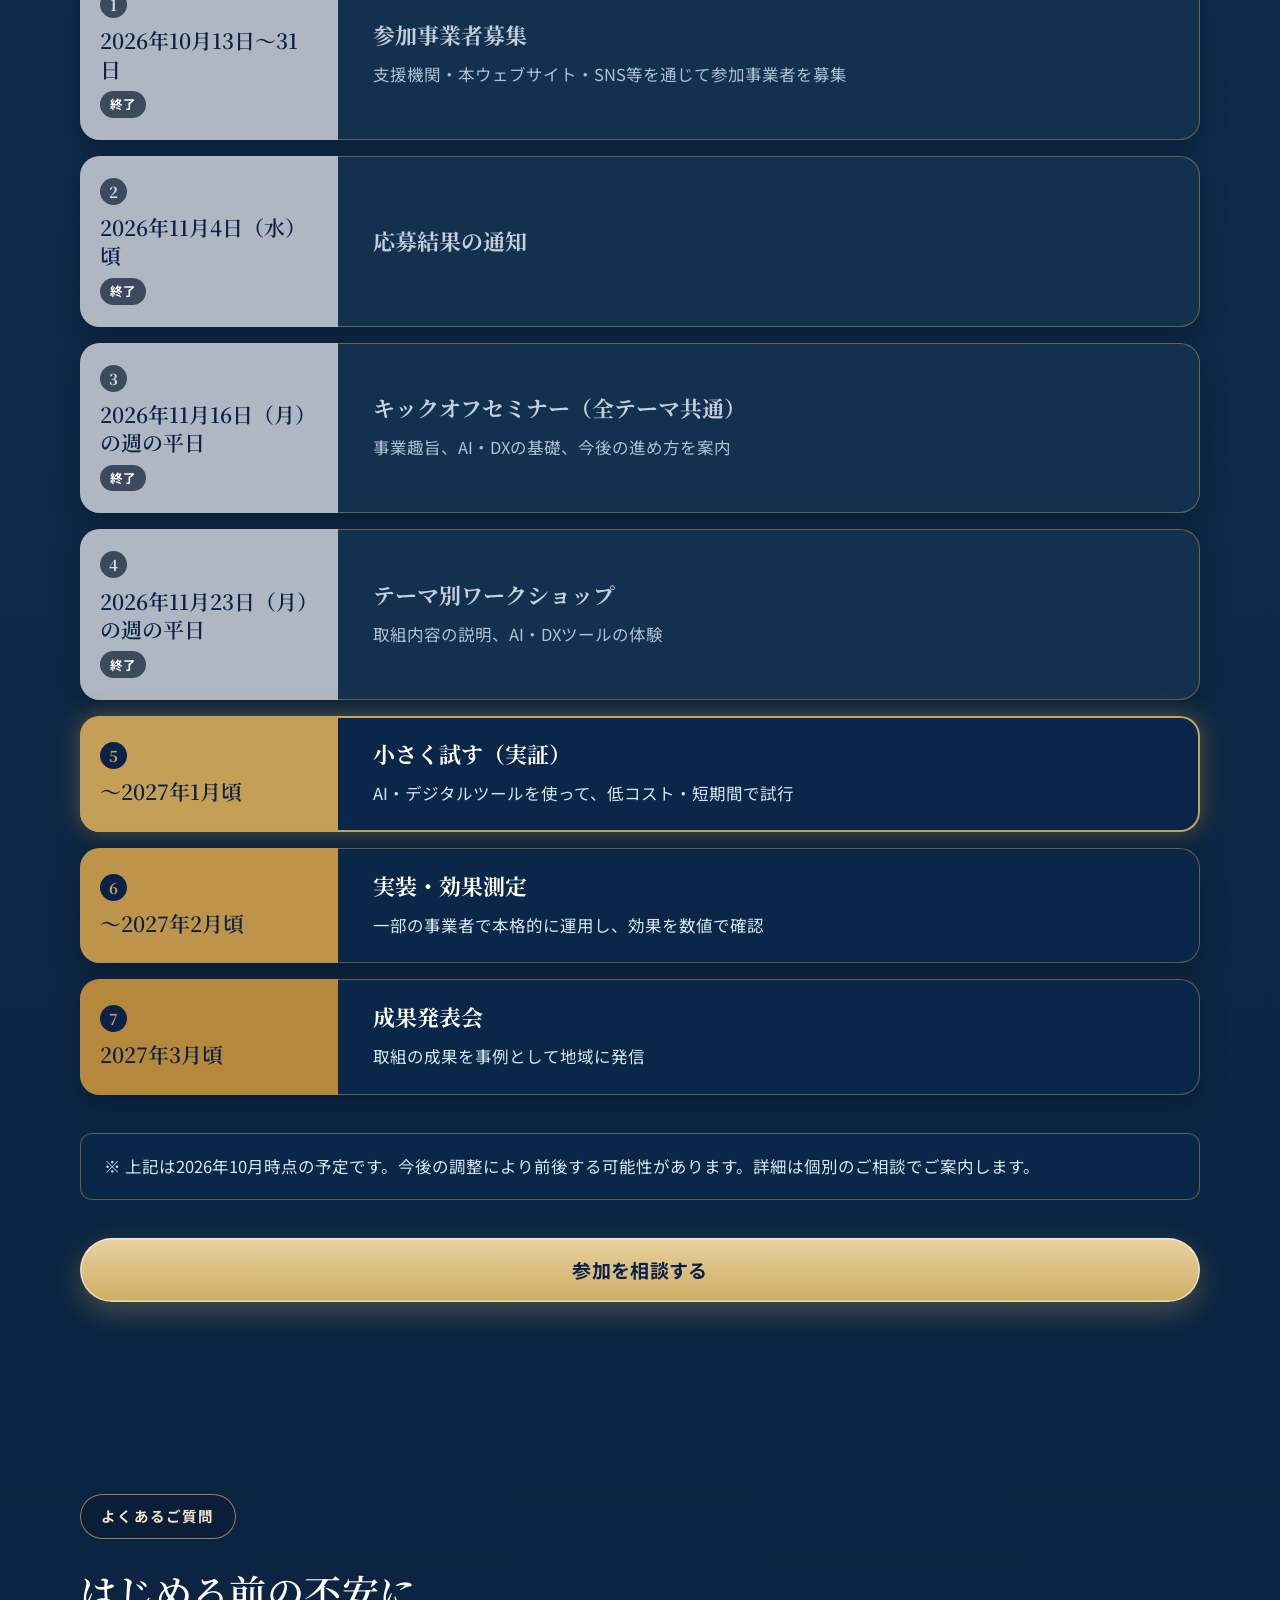
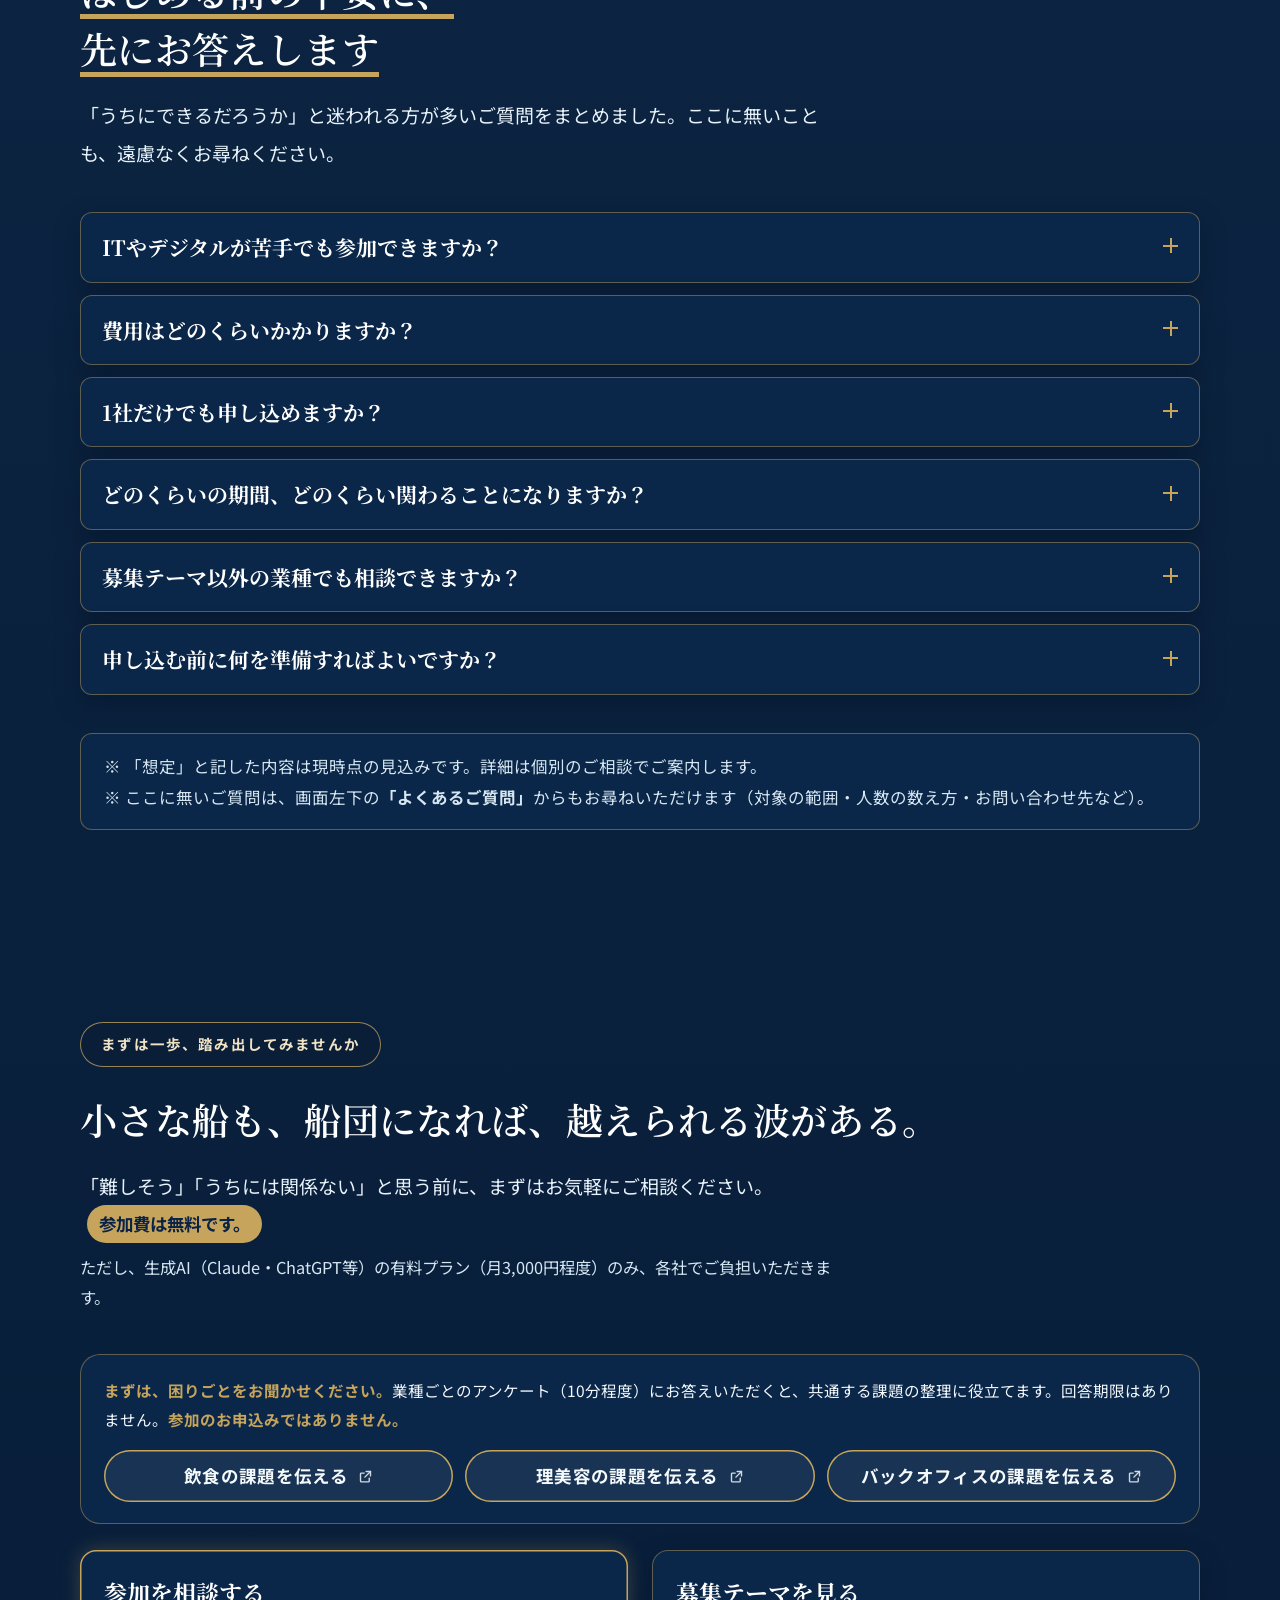
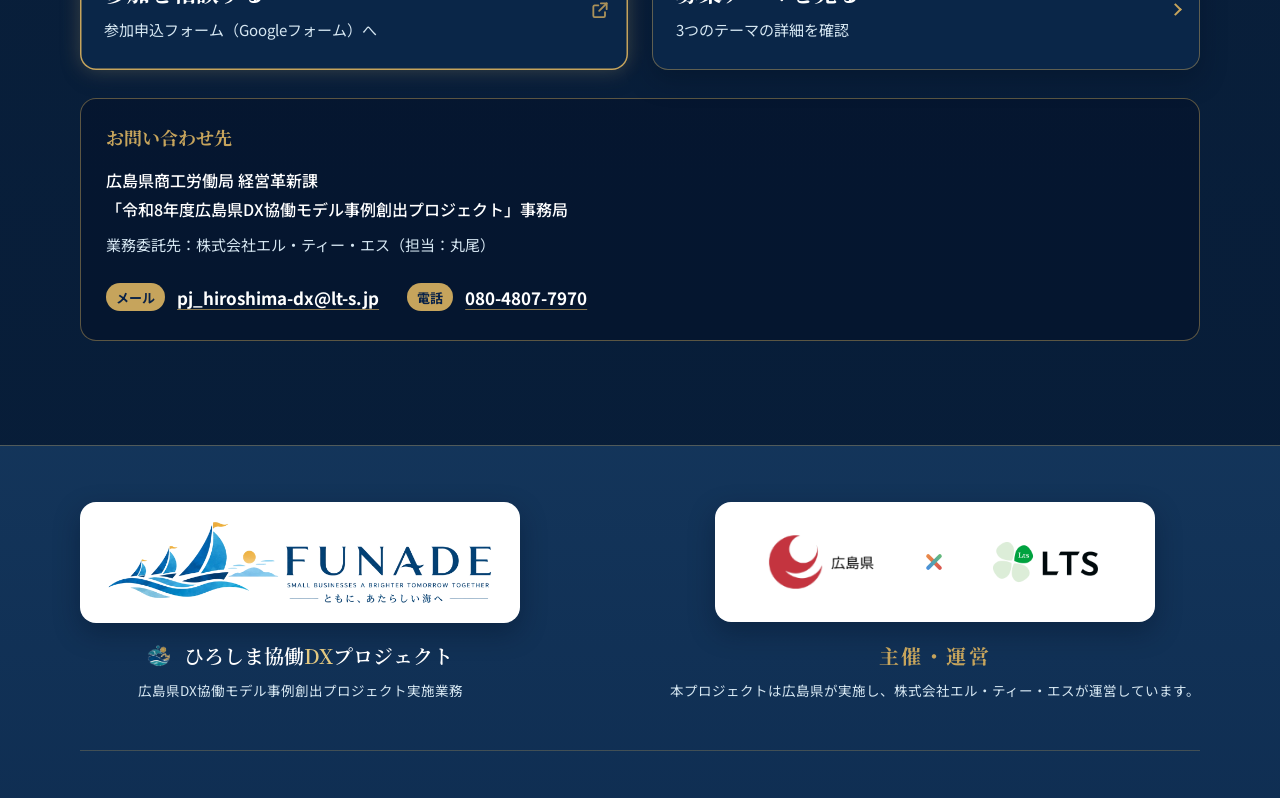
==== commit ab318501: "Overwrite index.html from uploaded file" ====
--- a/index.html
+++ b/index.html
@@ -1012,4 +1012,4 @@
 <script src="script.js" defer></script>
 
 </body>
-</html>+</html>
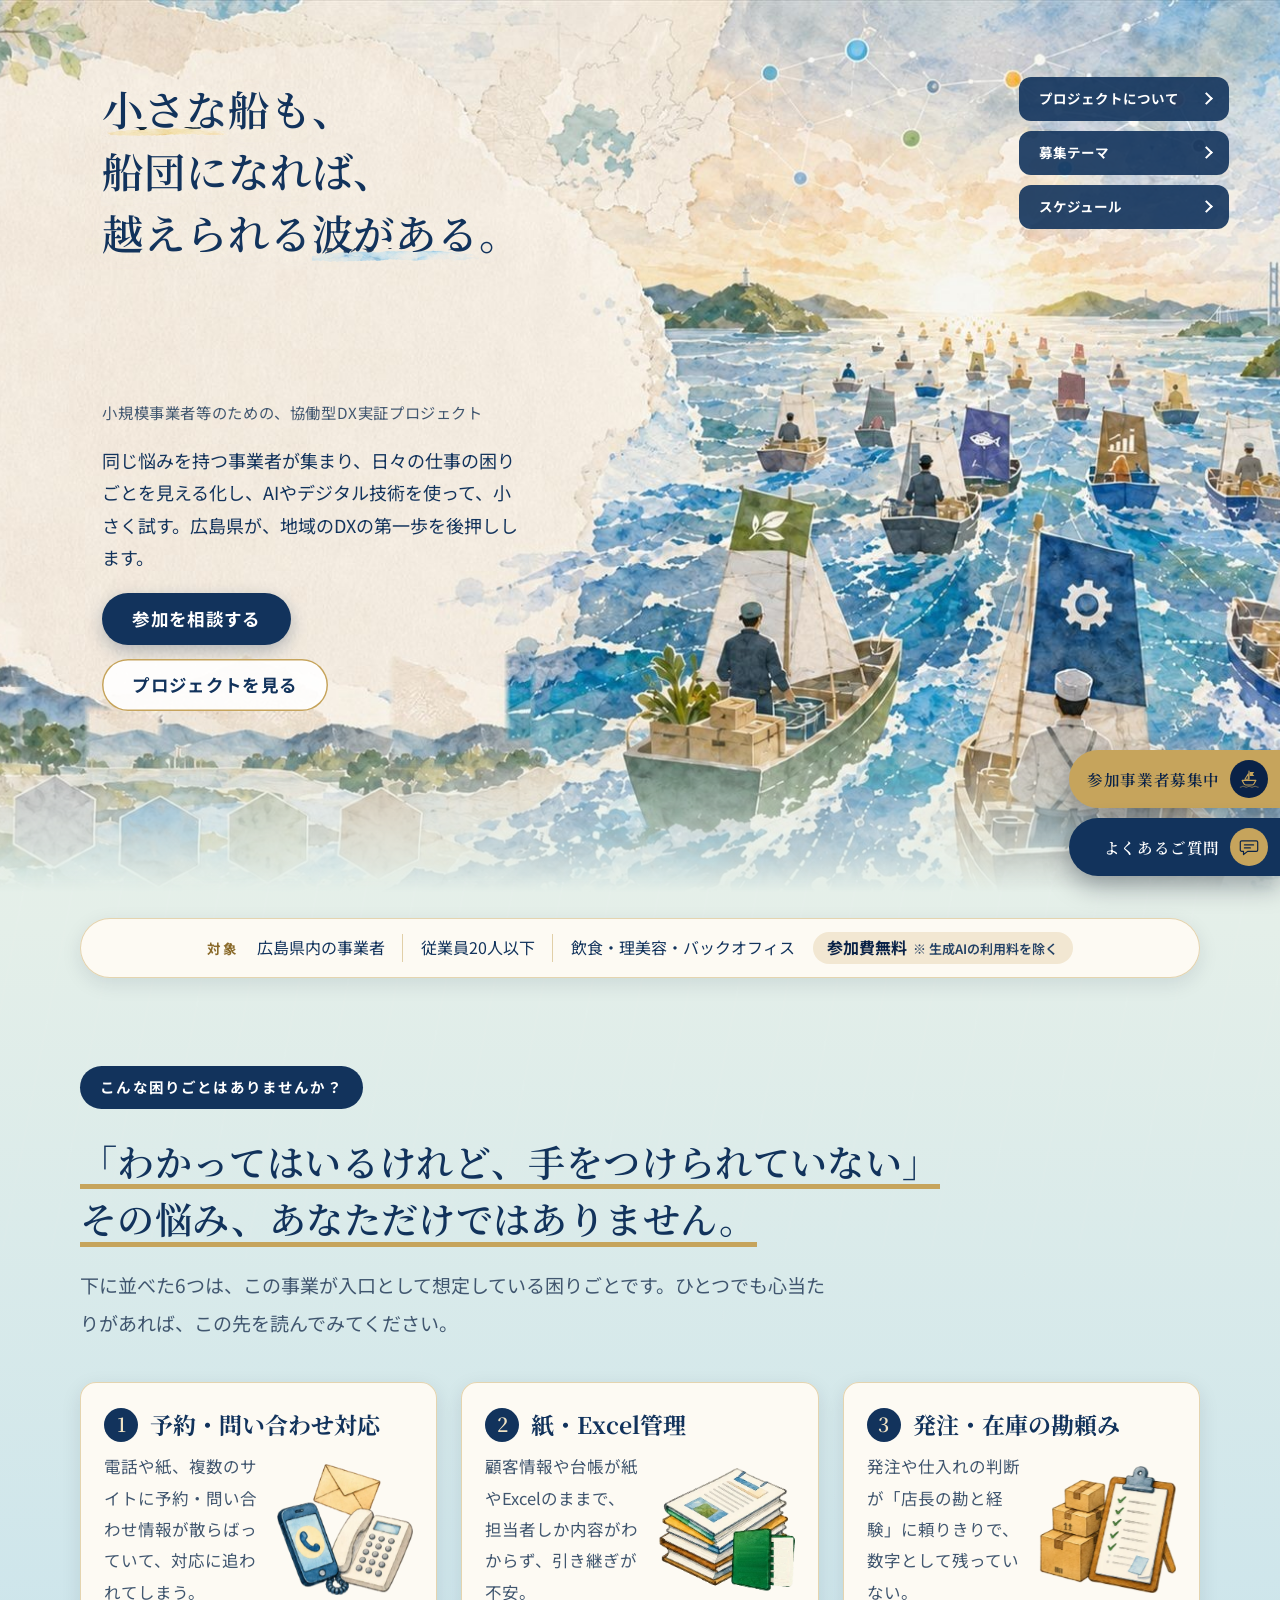
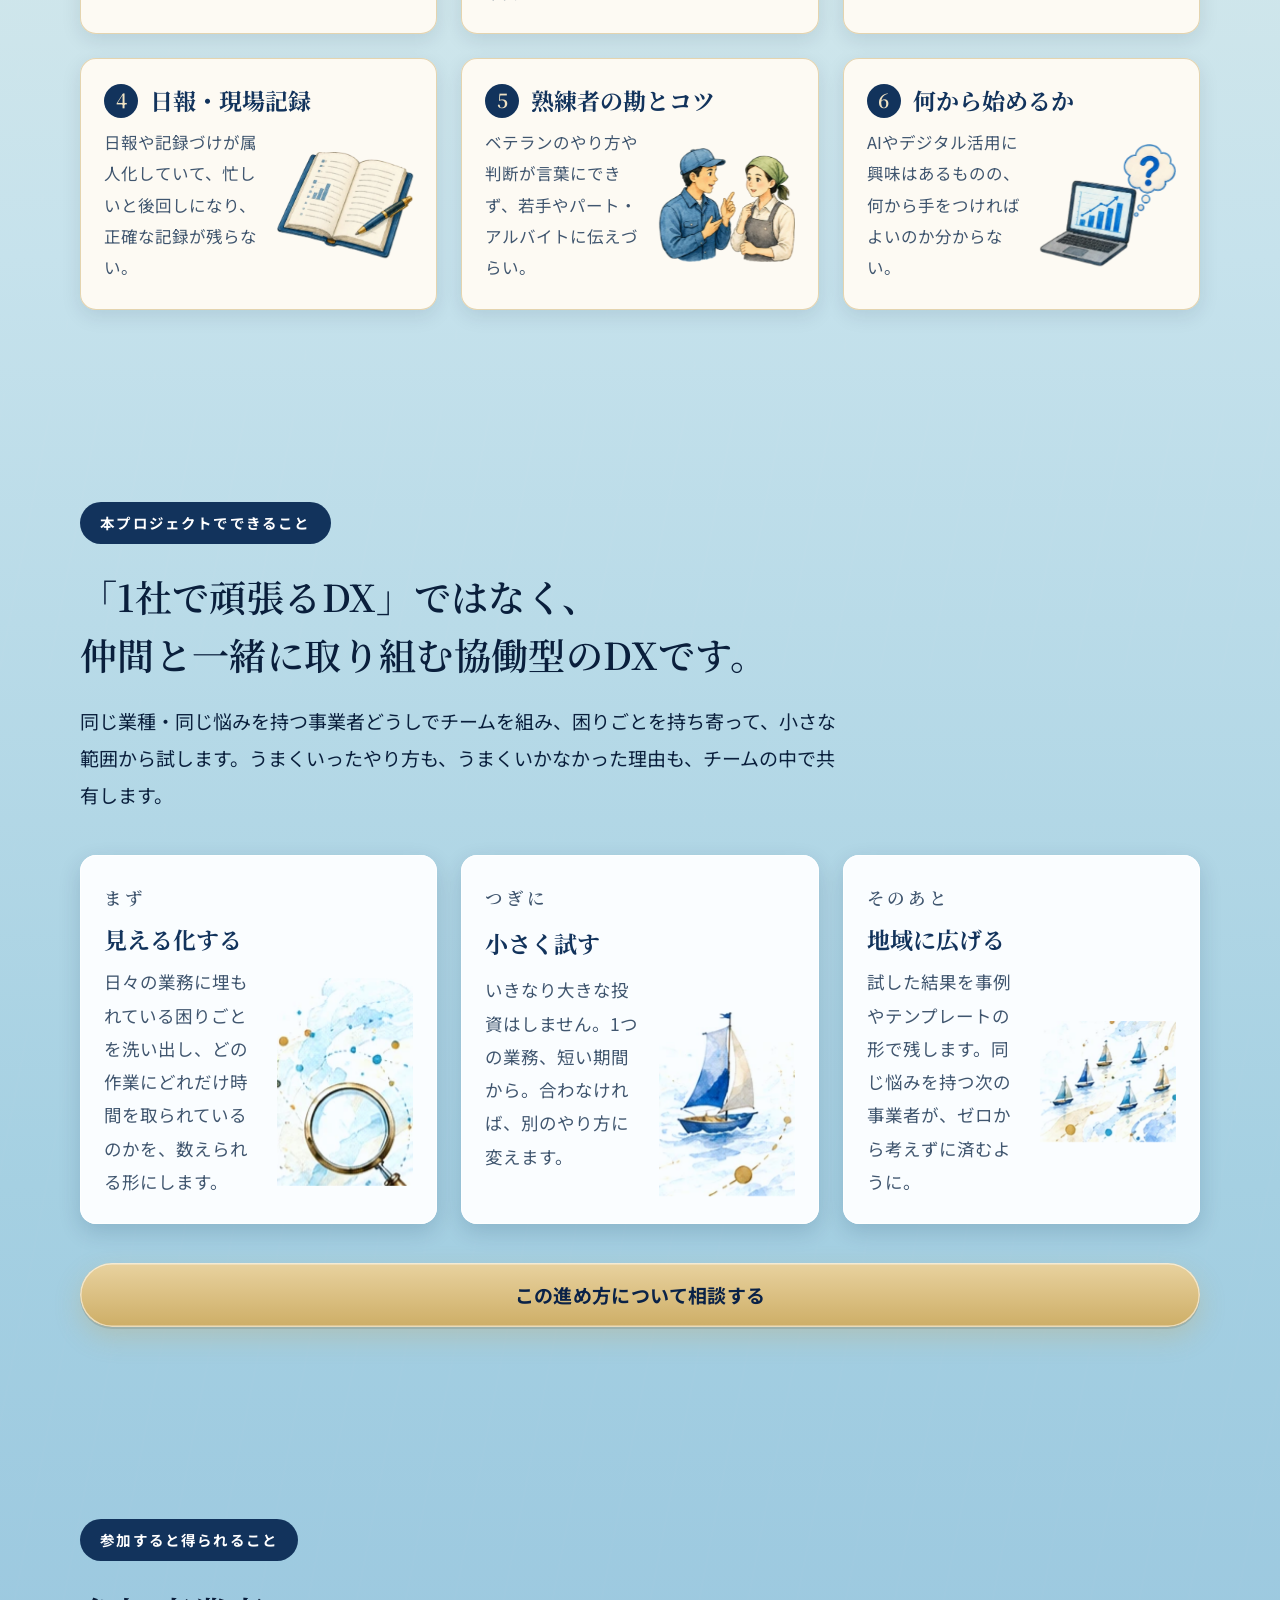
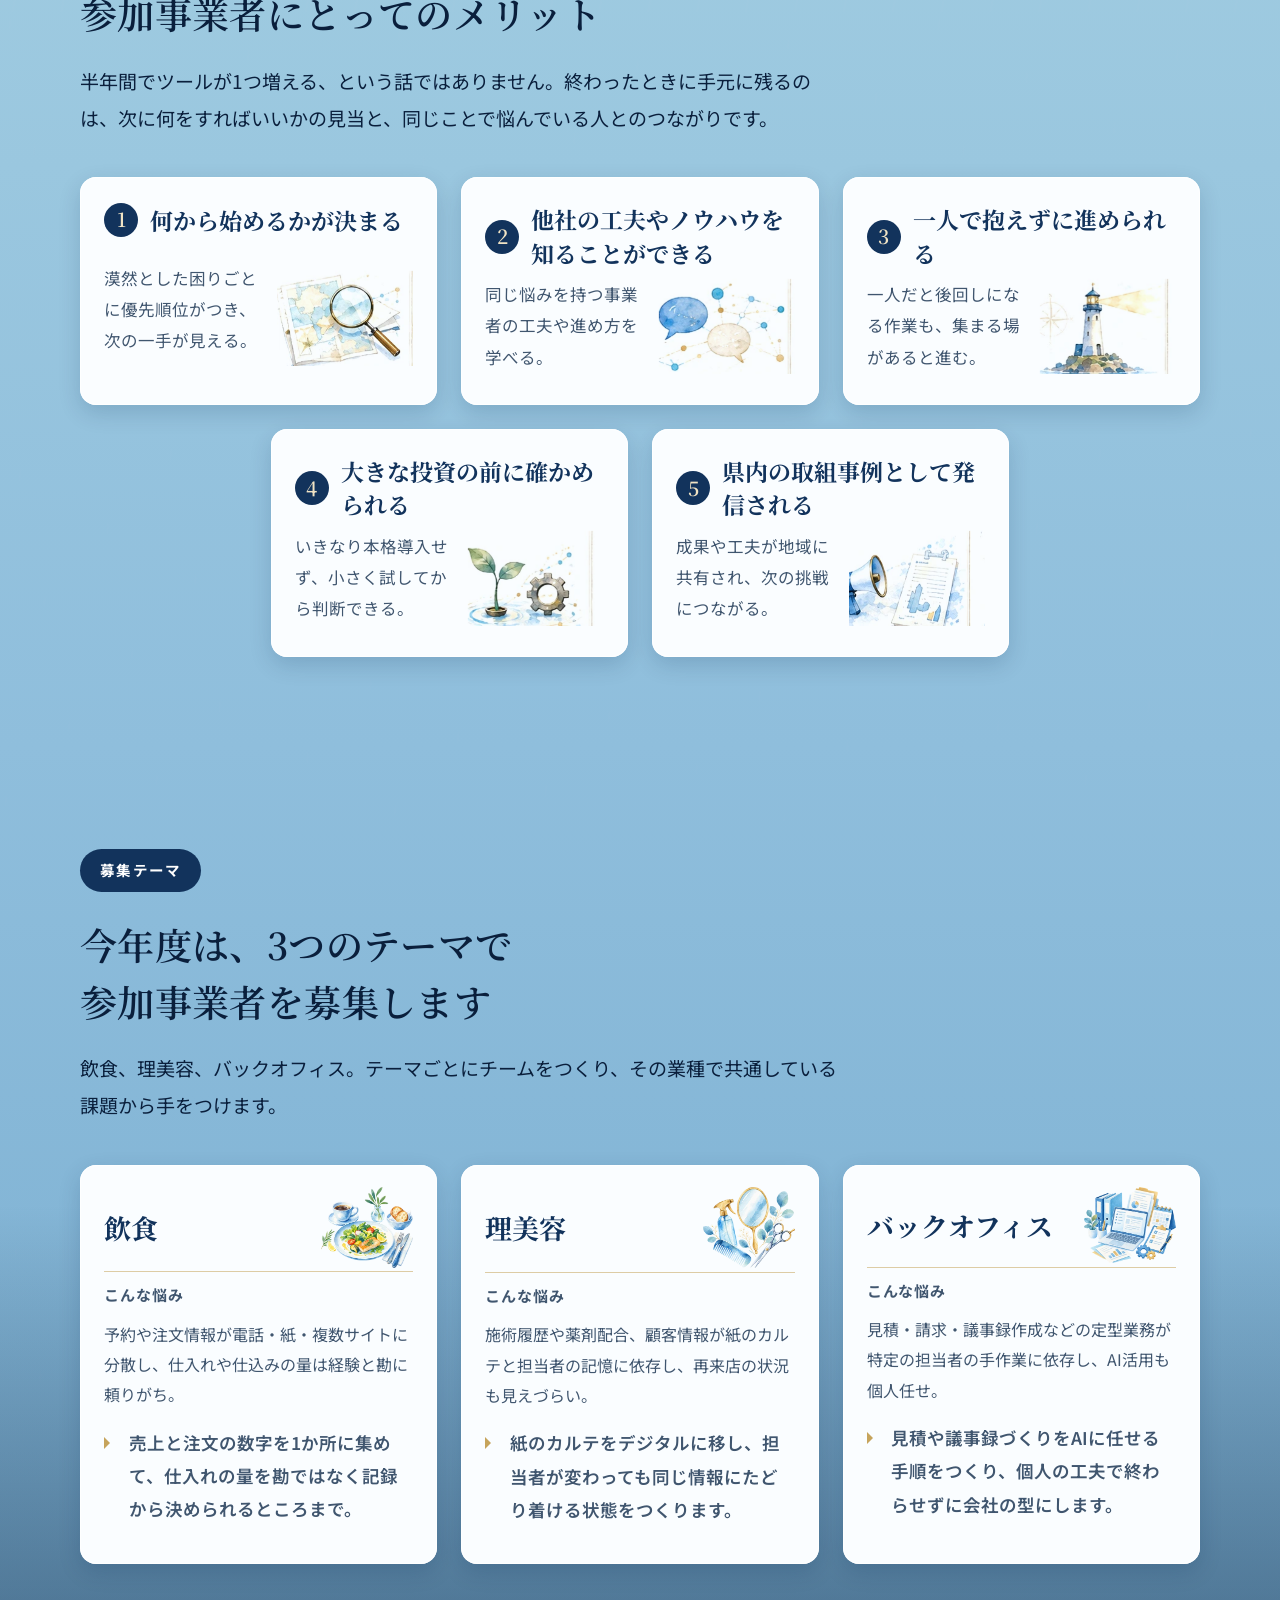
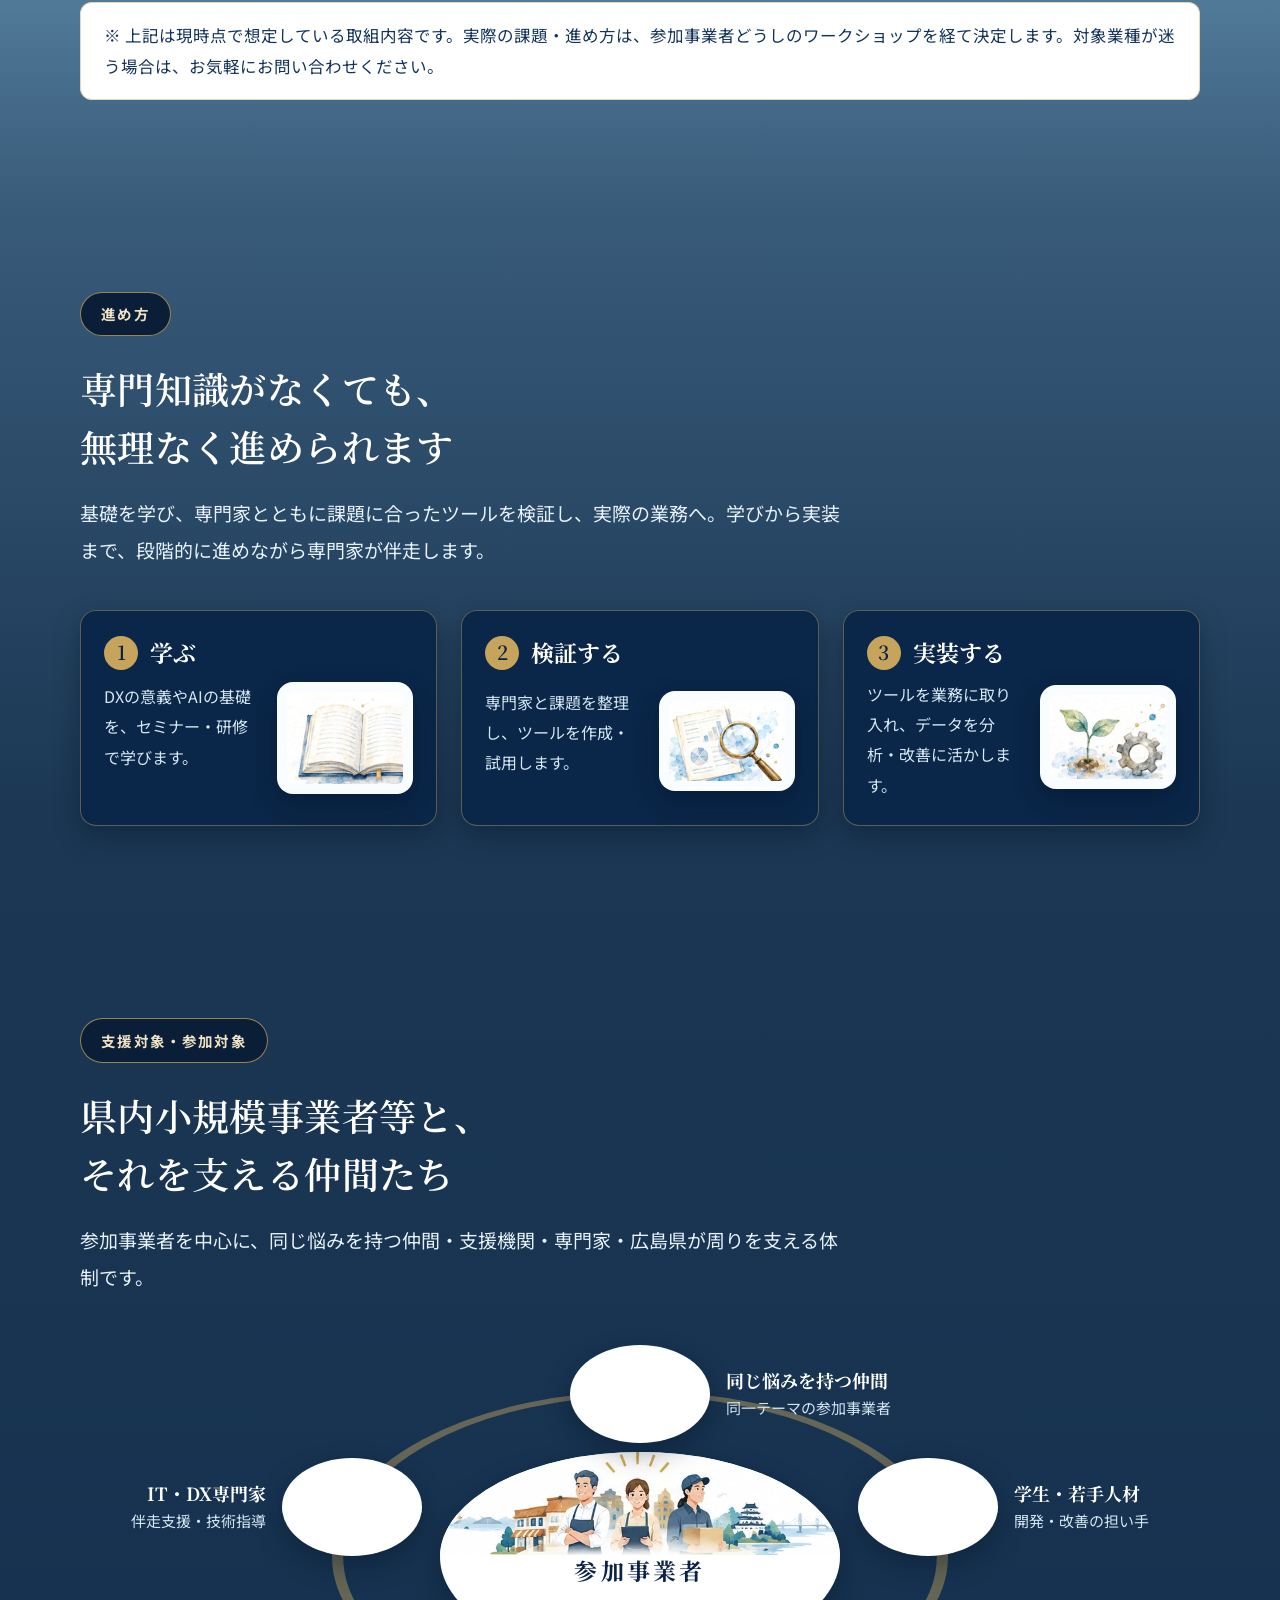
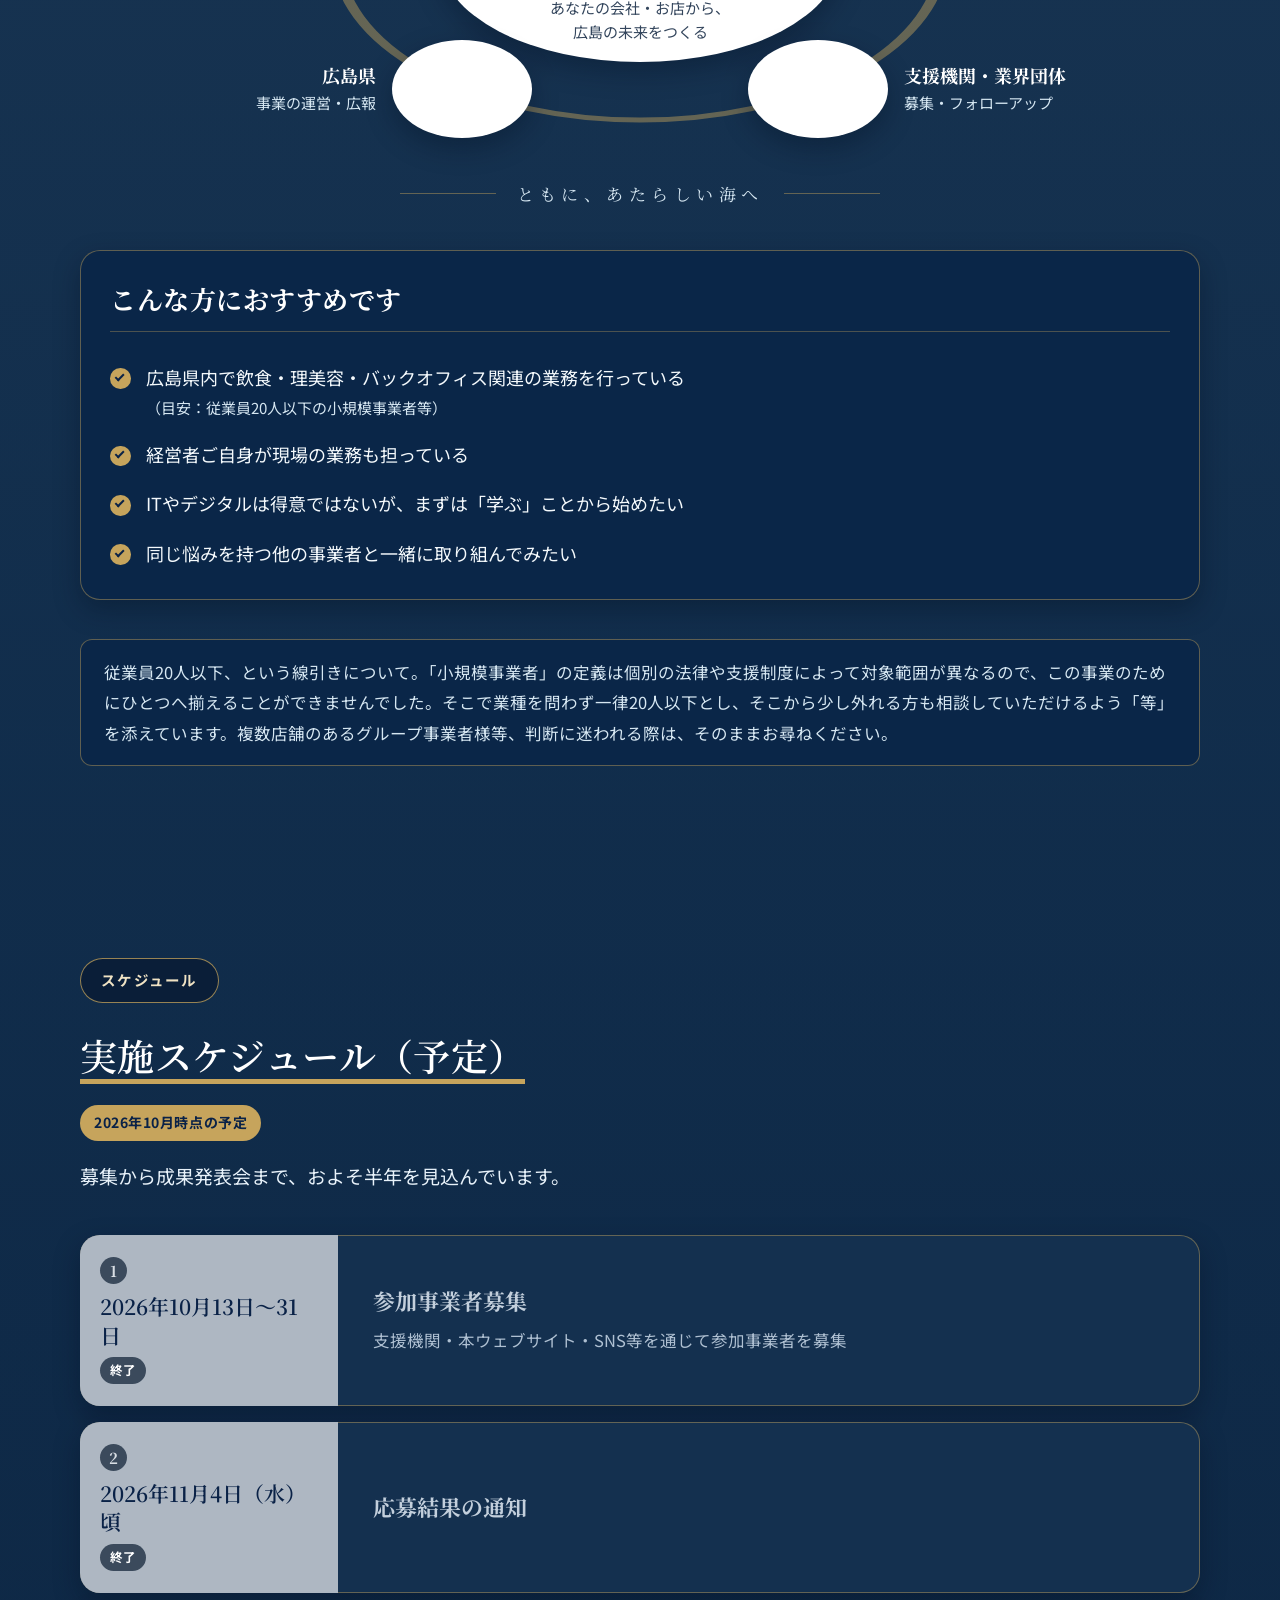
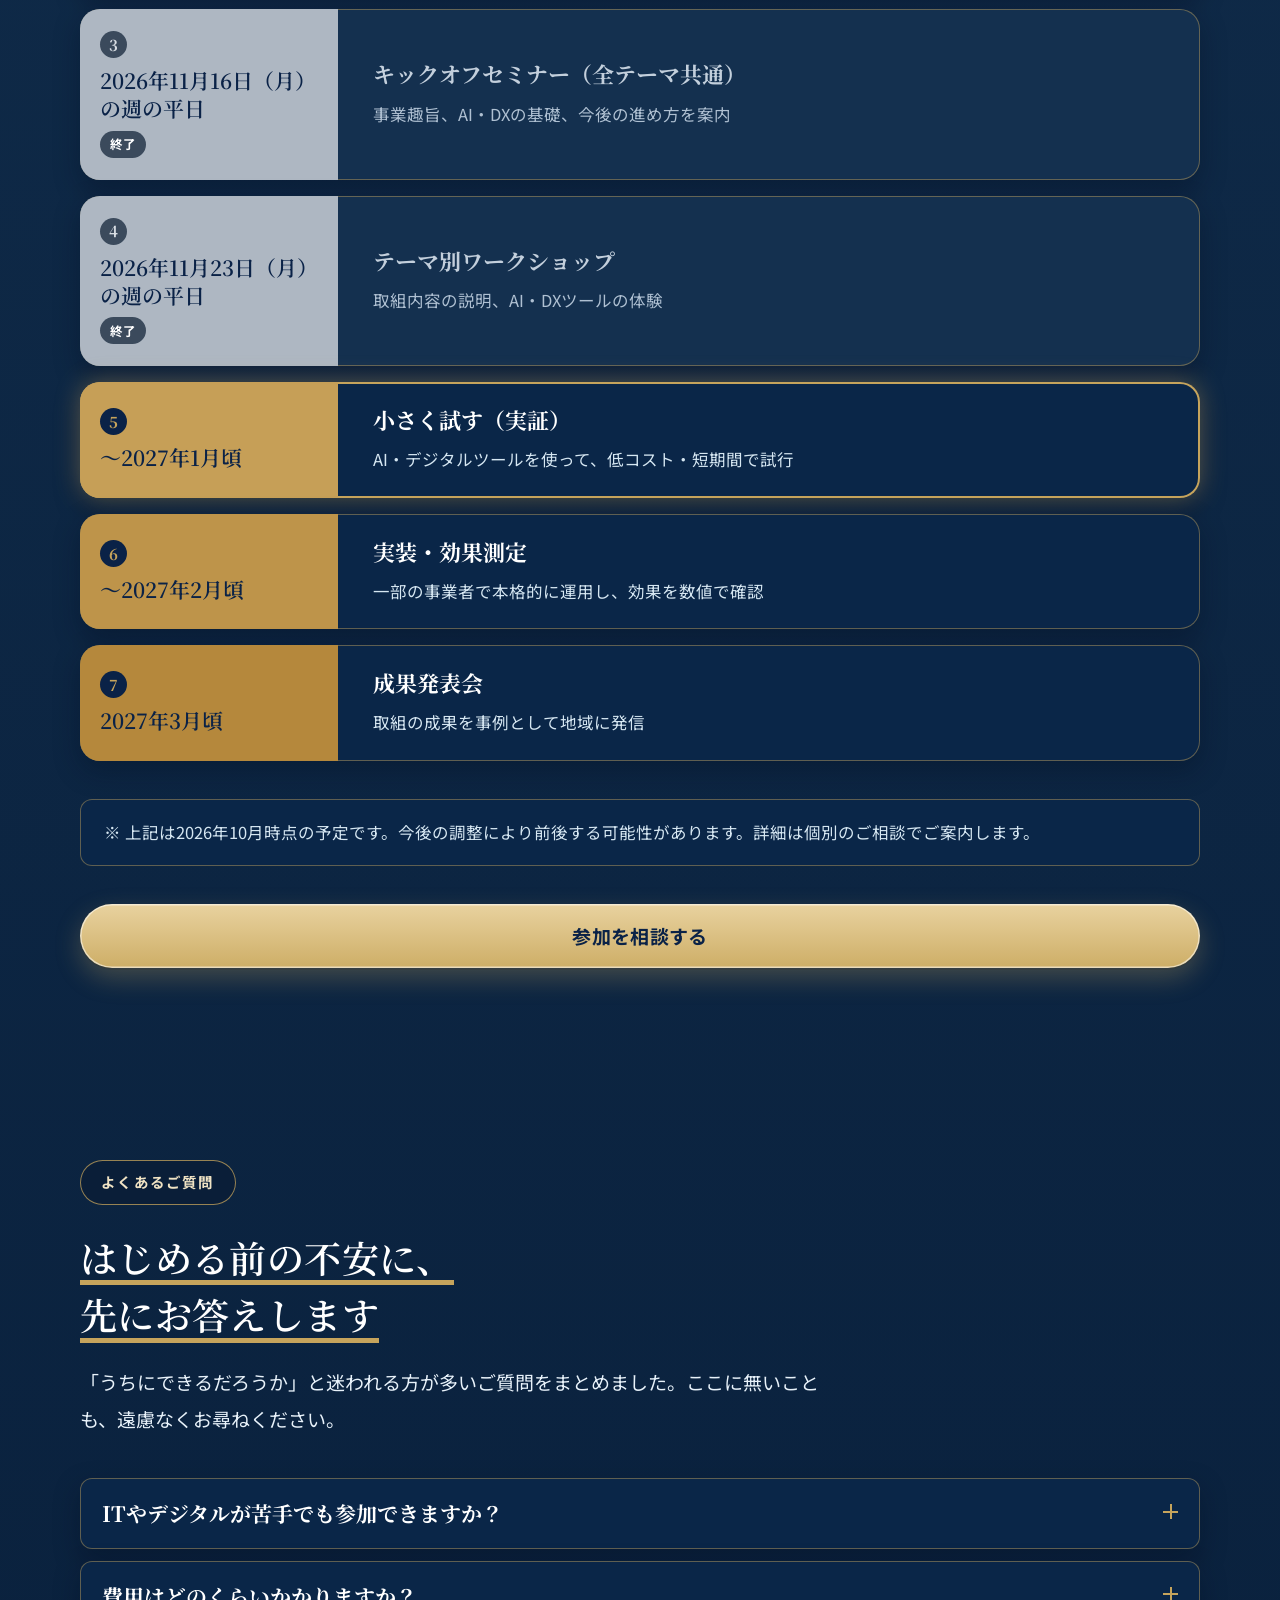
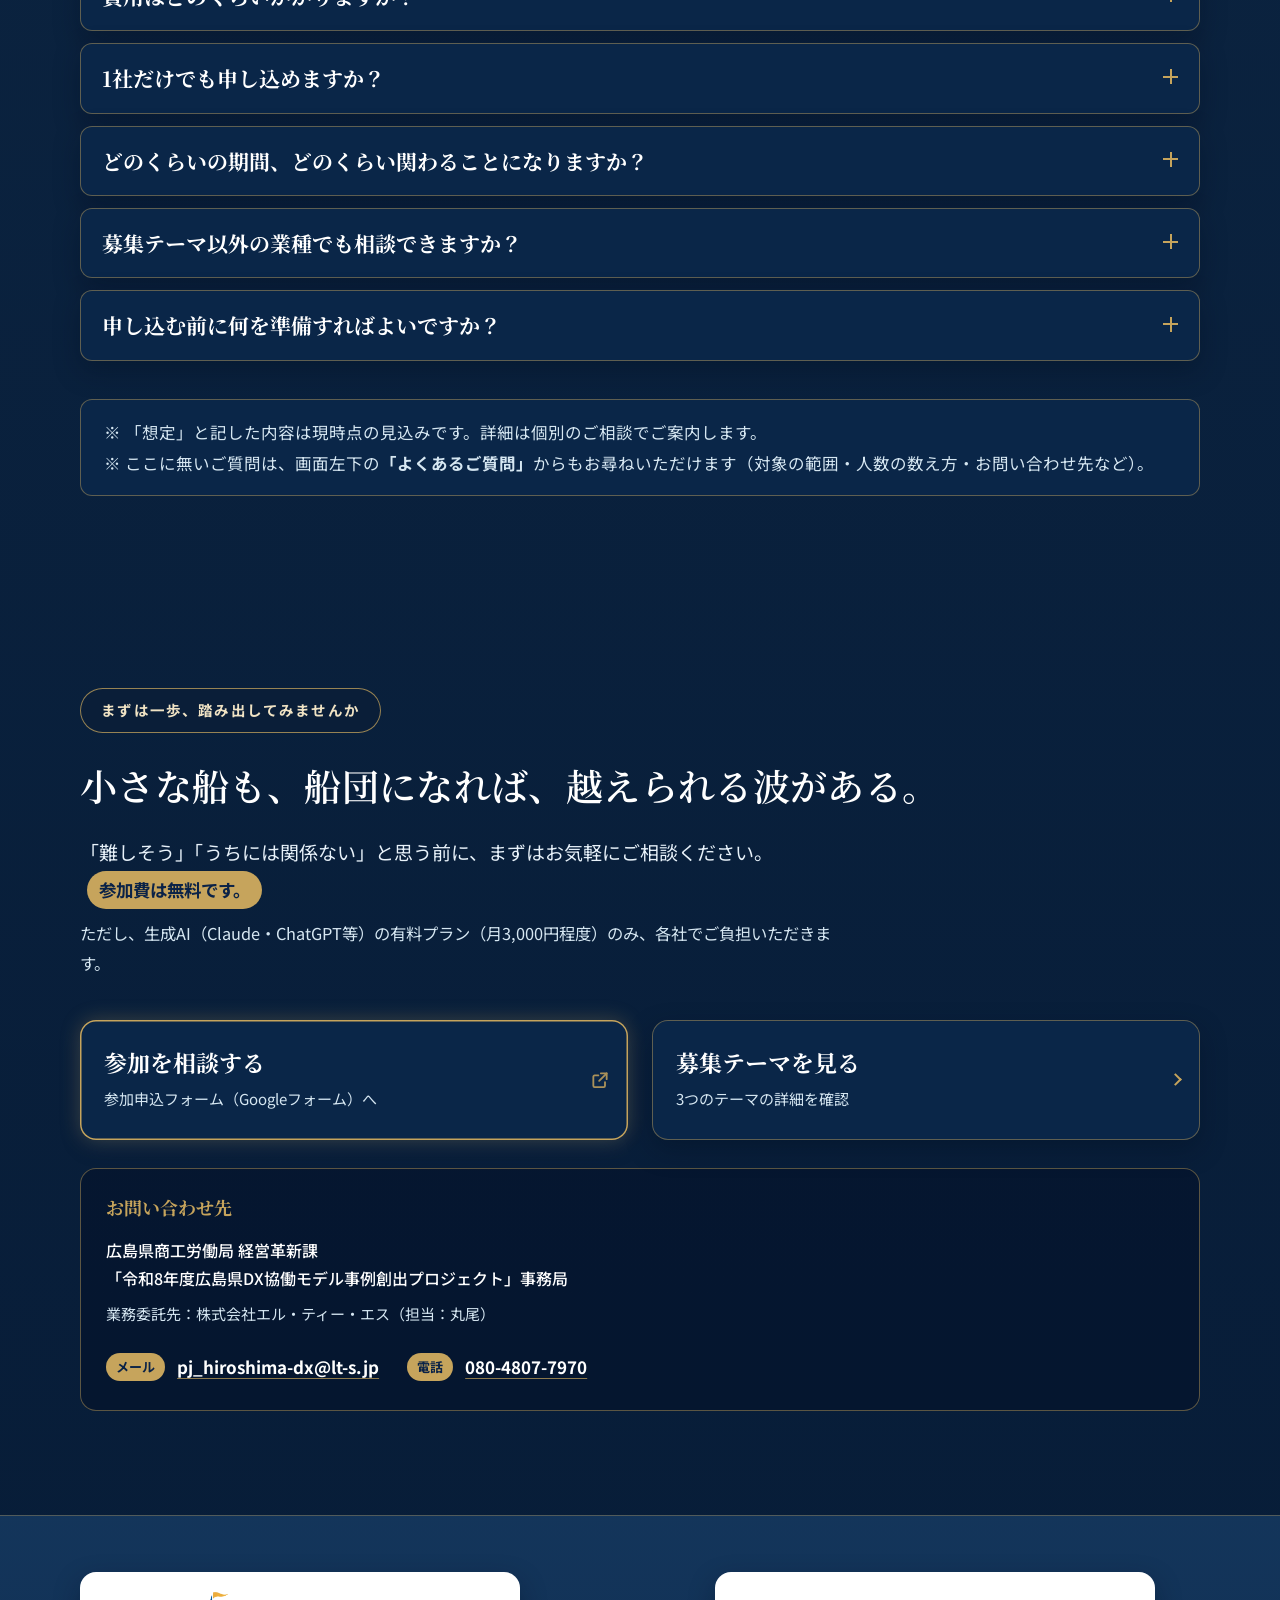
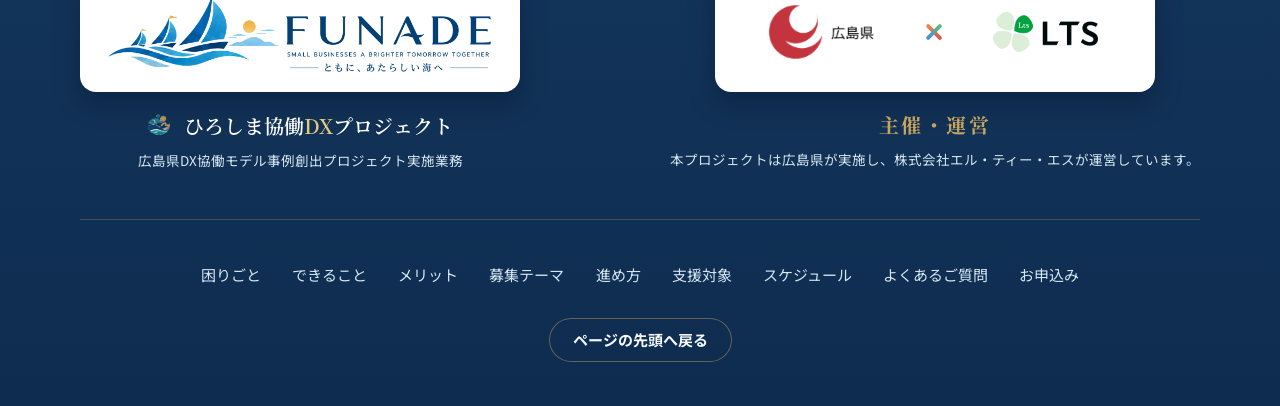
==== commit 7b7549bc: "Close theme surveys and update recruitment CTA" ====
--- a/index.html
+++ b/index.html
@@ -309,7 +309,6 @@
         <p class="label">こんな悩み</p>
         <p>予約や注文情報が電話・紙・複数サイトに分散し、仕入れや仕込みの量は経験と勘に頼りがち。</p>
         <p class="arrow">売上と注文の数字を1か所に集めて、仕入れの量を勘ではなく記録から決められるところまで。</p>
-        <a class="theme-survey" href="https://forms.gle/Qwr9Q81c6xFHMToP7" target="_blank" rel="noopener noreferrer"><span>飲食の課題を伝える</span><svg class="ext" viewBox="0 0 24 24" aria-hidden="true"><use href="#ic-ext"></use></svg><span class="sr-only">（アンケート・新しいタブで開きます）</span></a>
       </li>
       <li class="card theme">
         <div class="theme-head">
@@ -319,7 +318,6 @@
         <p class="label">こんな悩み</p>
         <p>施術履歴や薬剤配合、顧客情報が紙のカルテと担当者の記憶に依存し、再来店の状況も見えづらい。</p>
         <p class="arrow">紙のカルテをデジタルに移し、担当者が変わっても同じ情報にたどり着ける状態をつくります。</p>
-        <a class="theme-survey" href="https://forms.gle/CrJjjcNJ1uPHw9Nv9" target="_blank" rel="noopener noreferrer"><span>理美容の課題を伝える</span><svg class="ext" viewBox="0 0 24 24" aria-hidden="true"><use href="#ic-ext"></use></svg><span class="sr-only">（アンケート・新しいタブで開きます）</span></a>
       </li>
       <li class="card theme">
         <div class="theme-head">
@@ -329,16 +327,10 @@
         <p class="label">こんな悩み</p>
         <p>見積・請求・議事録作成などの定型業務が特定の担当者の手作業に依存し、AI活用も個人任せ。</p>
         <p class="arrow">見積や議事録づくりをAIに任せる手順をつくり、個人の工夫で終わらせずに会社の型にします。</p>
-        <a class="theme-survey" href="https://forms.gle/EZCiQaTS5U3YpT3E7" target="_blank" rel="noopener noreferrer"><span>バックオフィスの課題を伝える</span><svg class="ext" viewBox="0 0 24 24" aria-hidden="true"><use href="#ic-ext"></use></svg><span class="sr-only">（アンケート・新しいタブで開きます）</span></a>
       </li>
     </ul>
 
-    <p class="note">※ 上記は現時点で想定している取組内容です。実際の課題・進め方は、参加事業者どうしのワークショップを経て決定します。対象業種が迷う場合は、お気軽にお問い合わせください。<br>
-      ※ 各テーマの「課題を伝える」は<strong>アンケート（10分程度）</strong>です。回答期限はありません。<strong>参加のお申込みではありません。</strong></p>
-
-    <p class="section-cta"><a class="btn btn-accent btn-ic" href="#entry" data-fitcheck>
-        <svg class="btn-mark" viewBox="0 0 48 48" aria-hidden="true"><use href="#ic-compass"></use></svg>
-        自社が対象か診断する</a></p>
+    <p class="note">※ 上記は現時点で想定している取組内容です。実際の課題・進め方は、参加事業者どうしのワークショップを経て決定します。対象業種が迷う場合は、お気軽にお問い合わせください。</p>
   </div>
 </section>
 
@@ -466,7 +458,7 @@
       <!-- 「20人以下」という線引きの理由。依頼主から直接もらった経緯で、
            このページで数少ない「決めた人の言葉」にあたる部分なので、
            FAQ の中だけに置かず本文に出している（2026-09-11）。 -->
-      <p class="note">従業員20人以下、という線引きについて。「小規模事業者」の定義は個別の法律や支援制度によって対象範囲が異なるので、この事業のためにひとつへ揃えることができませんでした。そこで業種を問わず一律20人以下とし、そこから少し外れる方も相談していただけるよう「等」を添えています。数え方に迷うときは、そのままお尋ねください。</p>
+      <p class="note">従業員20人以下、という線引きについて。「小規模事業者」の定義は個別の法律や支援制度によって対象範囲が異なるので、この事業のためにひとつへ揃えることができませんでした。そこで業種を問わず一律20人以下とし、そこから少し外れる方も相談していただけるよう「等」を添えています。複数店舗のあるグループ事業者様等、判断に迷われる際は、そのままお尋ねください。</p>
   </div>
 </section>
 
@@ -639,11 +631,6 @@
         <p>広島県が実施し、株式会社エル・ティー・エスが運営しています。</p>
       </details>
 
-      <details class="card faq-item" data-kw="診断|確かめ|調べ|対象か|チェック|判定|自分は|うちは" hidden>
-        <summary><h3 class="card-title">自分が対象かどうか、その場で確かめられますか？</h3></summary>
-        <p>ページ内の「自社が対象か診断する」から、5つの質問にお答えいただくと目安が分かります。最終的な対象可否は個別のご相談で確認します。</p>
-      </details>
-
       <!-- 事業説明動画の一時非表示（2026-10-14）にあわせて、チャットからも外す。
            チャットは .faq-item を拾うので、クラスを faq-item-off に替えてある。
            動画を再掲するときは faq-item に戻し、答えを公開後の内容に書き換える。 -->
@@ -672,17 +659,6 @@
     <p class="eyebrow">まずは一歩、踏み出してみませんか</p>
     <h2 id="entry-h"><span class="h-rule">小さな船も、船団になれば、越えられる波がある。</span></h2>
     <p class="lead">「難しそう」「うちには関係ない」と思う前に、まずはお気軽にご相談ください。<strong class="free-mark">参加費は無料です。</strong><span class="lead-except">ただし、生成AI（Claude・ChatGPT等）の有料プラン（月3,000円程度）のみ、各社でご負担いただきます。</span></p>
-
-    <!-- アンケート。テーマの節にある同じリンクを、業種を選べる形でまとめたもの。
-         参加申込（下のカード）とは別物なので、「申込みではない」と明記している。 -->
-    <div class="survey">
-      <p class="survey-lead"><strong>まずは、困りごとをお聞かせください。</strong>業種ごとのアンケート（10分程度）にお答えいただくと、共通する課題の整理に役立てます。回答期限はありません。<strong>参加のお申込みではありません。</strong></p>
-      <div class="survey-btns">
-        <a class="btn btn-survey" href="https://forms.gle/Qwr9Q81c6xFHMToP7" target="_blank" rel="noopener noreferrer"><span>飲食の課題を伝える</span><svg class="ext" viewBox="0 0 24 24" aria-hidden="true"><use href="#ic-ext"></use></svg><span class="sr-only">（アンケート・新しいタブで開きます）</span></a>
-        <a class="btn btn-survey" href="https://forms.gle/CrJjjcNJ1uPHw9Nv9" target="_blank" rel="noopener noreferrer"><span>理美容の課題を伝える</span><svg class="ext" viewBox="0 0 24 24" aria-hidden="true"><use href="#ic-ext"></use></svg><span class="sr-only">（アンケート・新しいタブで開きます）</span></a>
-        <a class="btn btn-survey" href="https://forms.gle/EZCiQaTS5U3YpT3E7" target="_blank" rel="noopener noreferrer"><span>バックオフィスの課題を伝える</span><svg class="ext" viewBox="0 0 24 24" aria-hidden="true"><use href="#ic-ext"></use></svg><span class="sr-only">（アンケート・新しいタブで開きます）</span></a>
-      </div>
-    </div>
 
     <!-- 2026-10-14 から「事業説明動画を見る」は一時非表示（動画の再収録待ち）。
          残る2枚は .cta-grid の2列で並べる。再掲するときは li の hidden を外し、
@@ -746,11 +722,11 @@
      その場合も上の FAQ 一覧がそのまま読めるので、失われる情報はない。
      ============================================================ -->
 <div class="chat" id="chat" hidden>
-  <!-- 対象診断。ページ中ほどにある同じボタンと同じ仕掛け（data-fitcheck）で
-       開く。JSが動かないときは #entry へ飛ぶ素のリンクとして働く。 -->
-  <a class="chat-launch dock-fit" href="#entry" data-fitcheck>
-    <span class="chat-launch-label">自社が対象か診断する</span>
-    <span class="chat-launch-mark" aria-hidden="true"><svg viewBox="0 0 48 48"><use href="#ic-compass"></use></svg></span>
+  <!-- 参加事業者募集への常設導線。募集期間中は参加申込フォームへ直接案内する。 -->
+  <a class="chat-launch dock-fit" href="https://docs.google.com/forms/d/e/1FAIpQLSd_0BeNJjT1DIdxzaHhst62Ks7Ligf4glMgqb99WQL2FpvFLA/viewform?usp=header" target="_blank" rel="noopener noreferrer">
+    <span class="chat-launch-label">参加事業者募集中</span>
+    <span class="chat-launch-mark" aria-hidden="true"><svg viewBox="0 0 48 48"><use href="#ic-ship"></use></svg></span>
+    <span class="sr-only">（参加申込フォームが新しいタブで開きます）</span>
   </a>
   <button class="chat-launch" type="button" aria-expanded="false" aria-controls="chat-panel">
     <span class="chat-launch-label">よくあるご質問</span>
--- a/style.css
+++ b/style.css
@@ -2816,4 +2816,4 @@
      残り、白紙に薄い水色で印刷されてしまう。まとめて黒に倒す。 */
   .tier-deep,.tier-deep *{color:#000 !important;background:transparent !important;}
   .num,.cta-badge{border:1px solid #666;}
-}+}
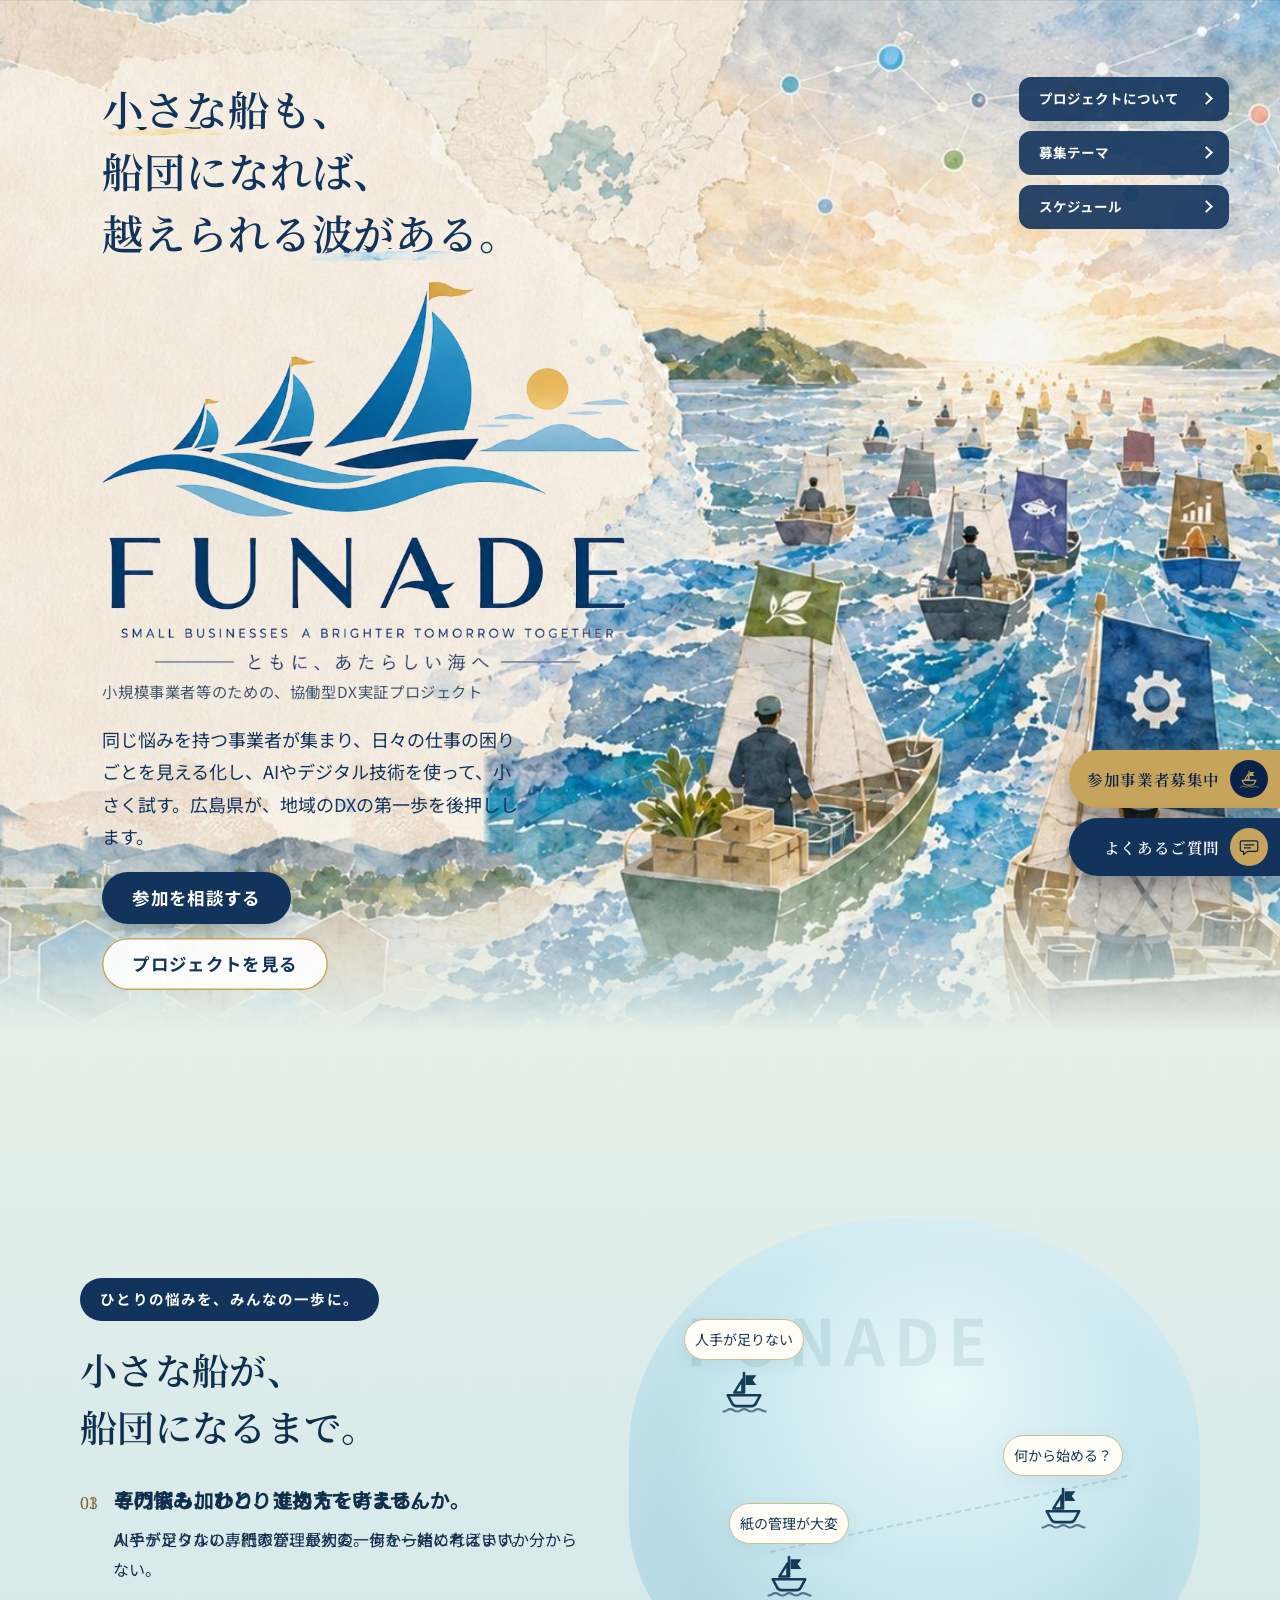
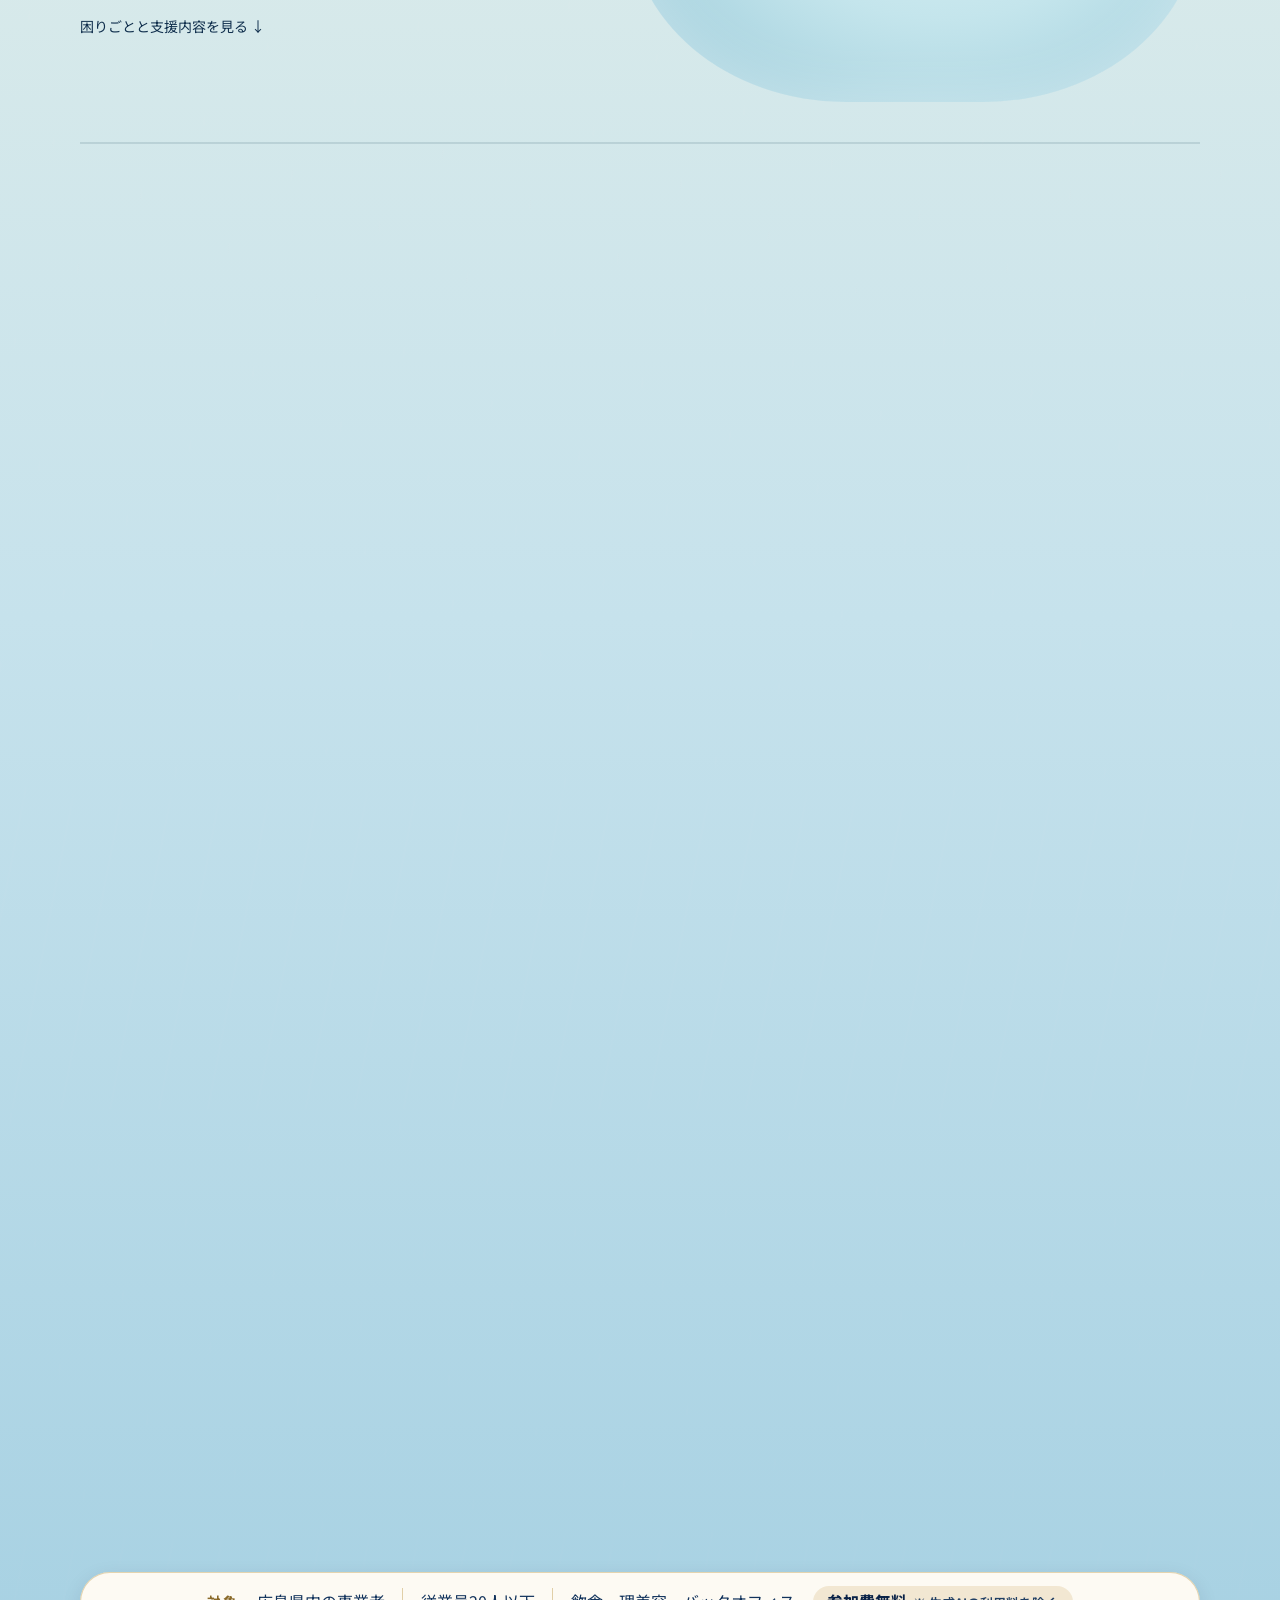
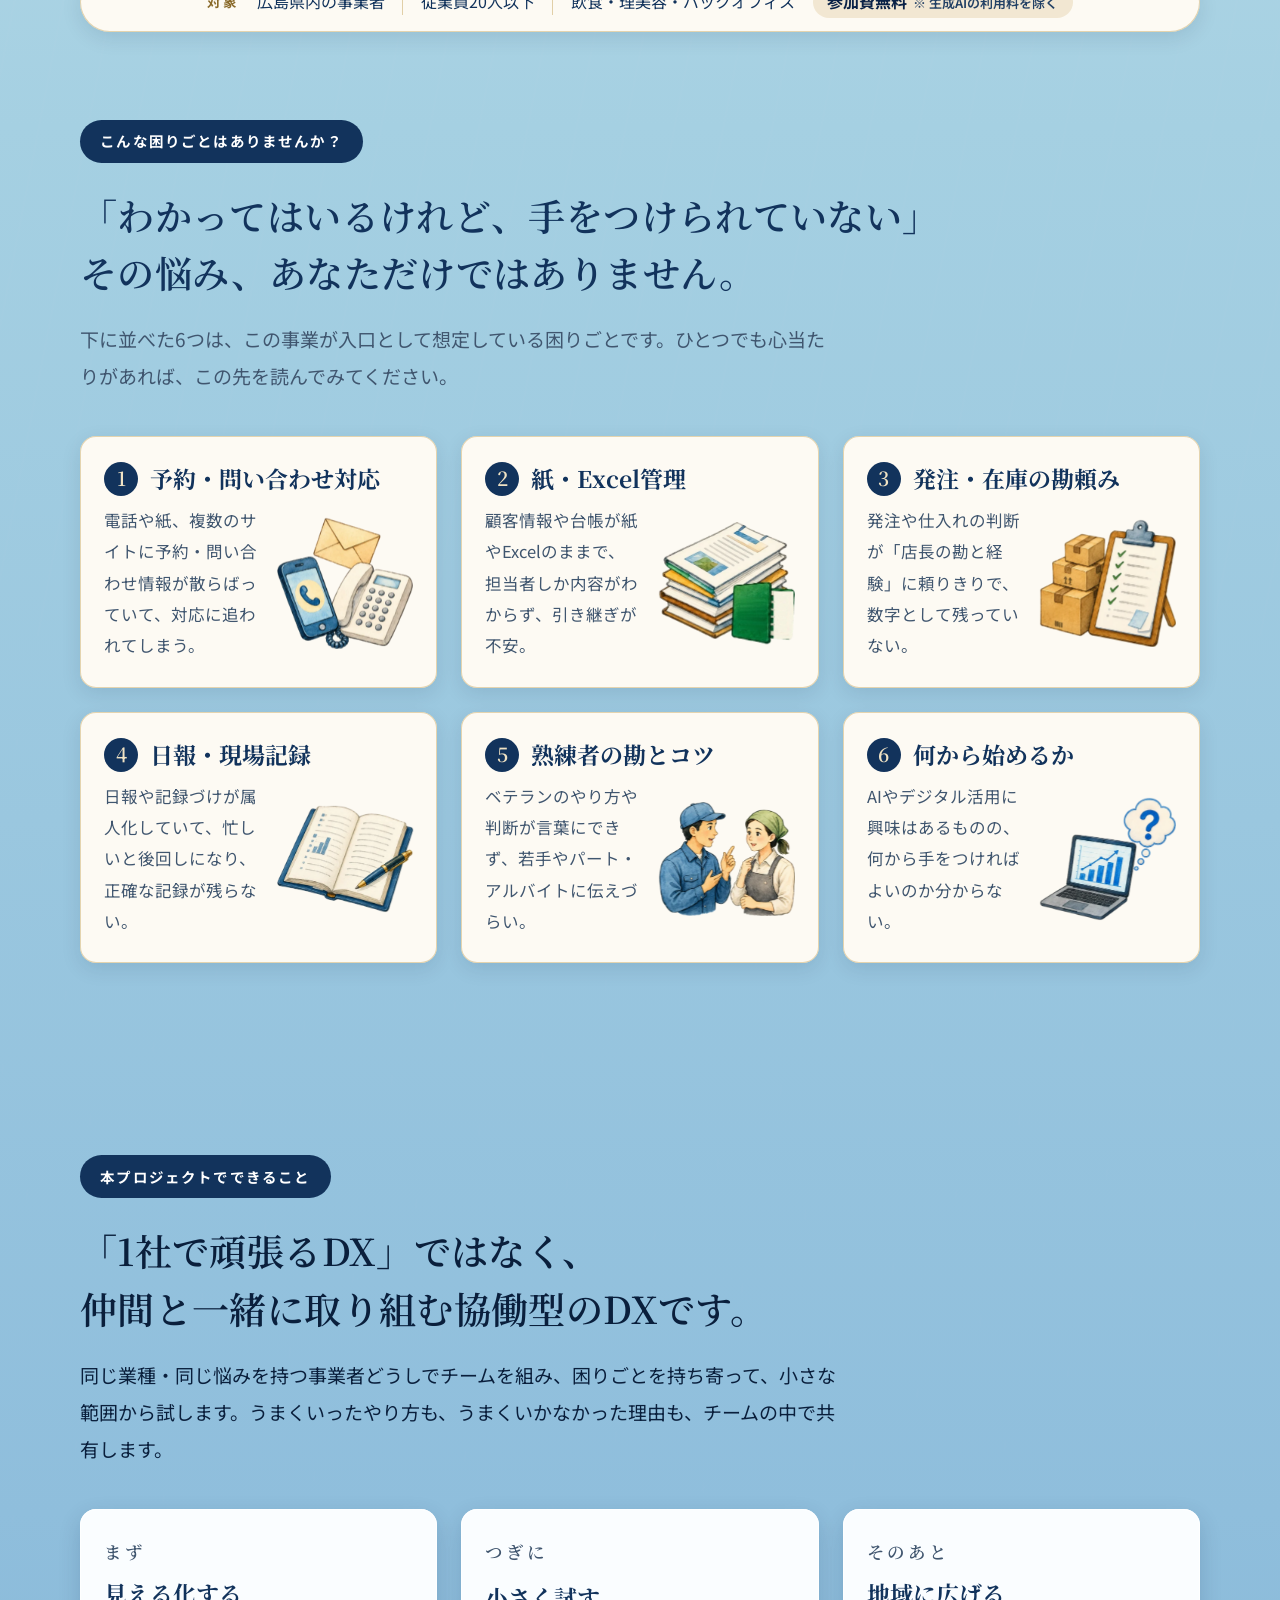
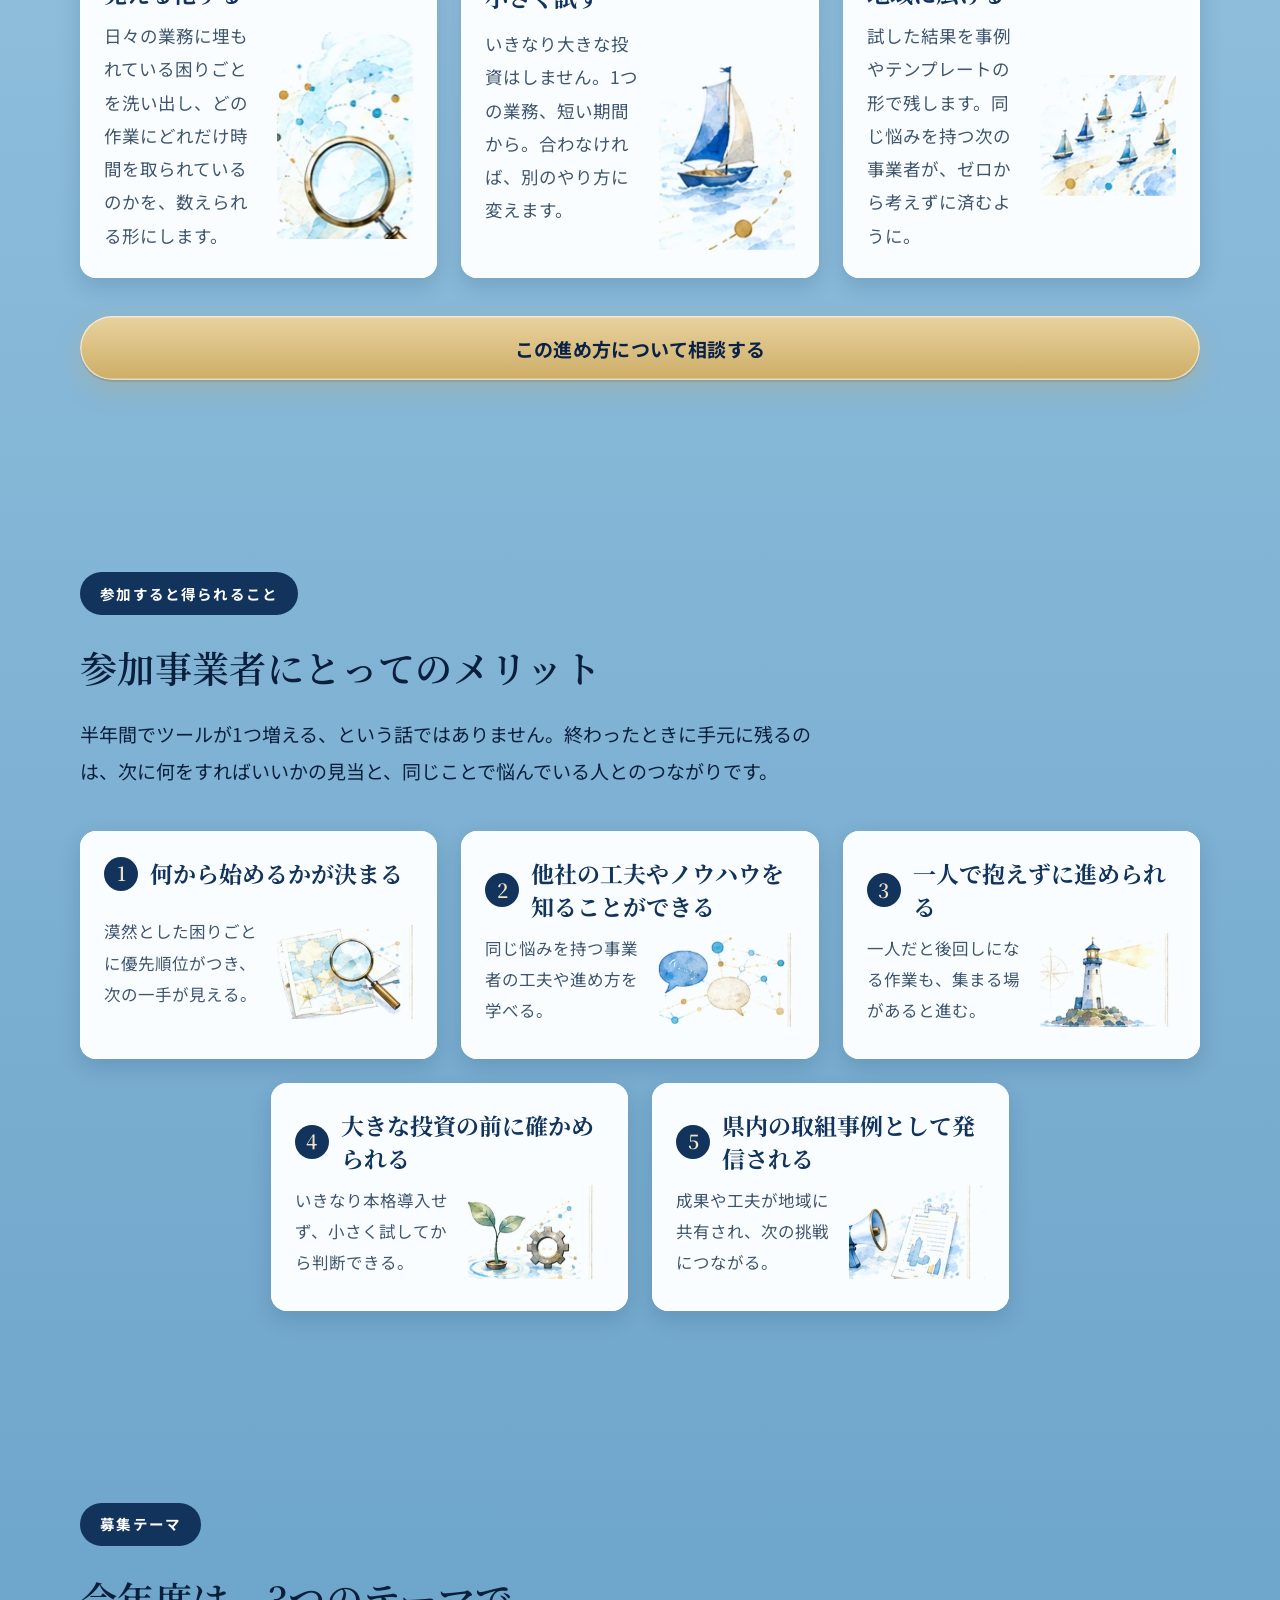
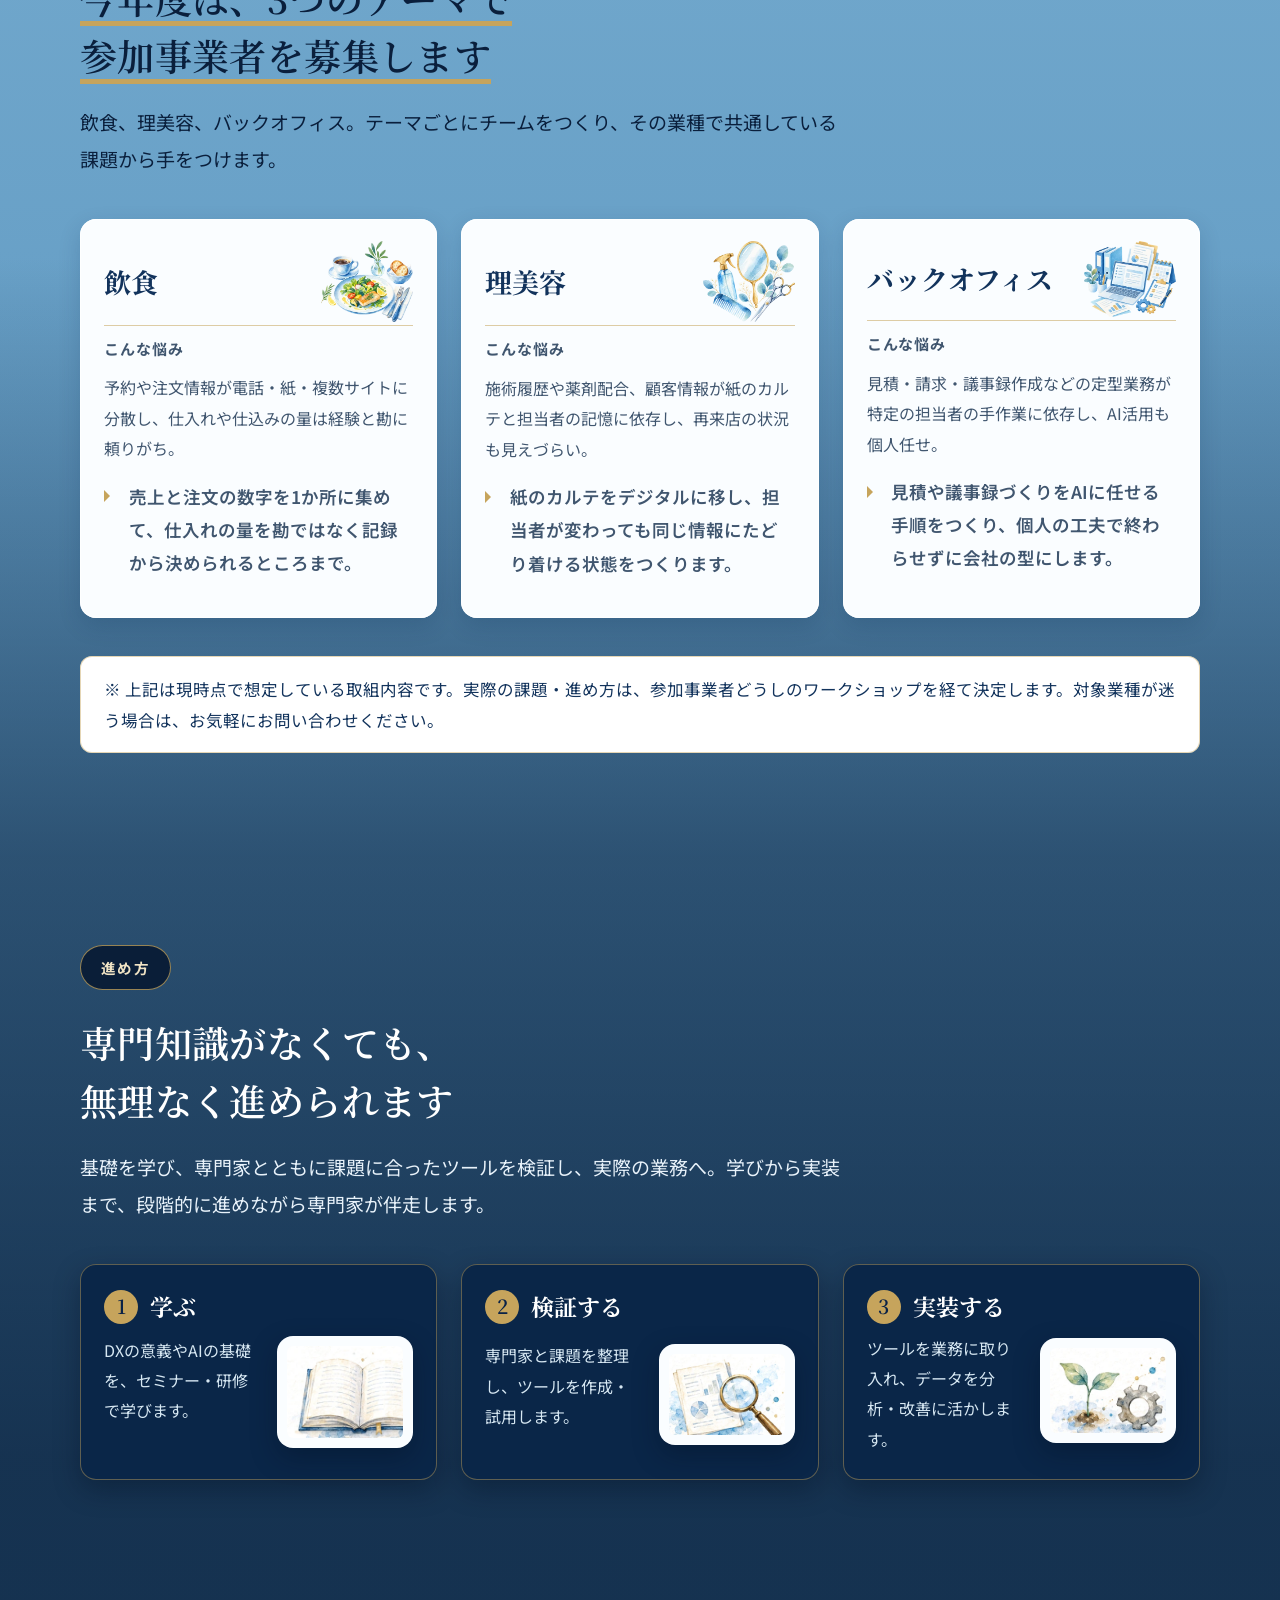
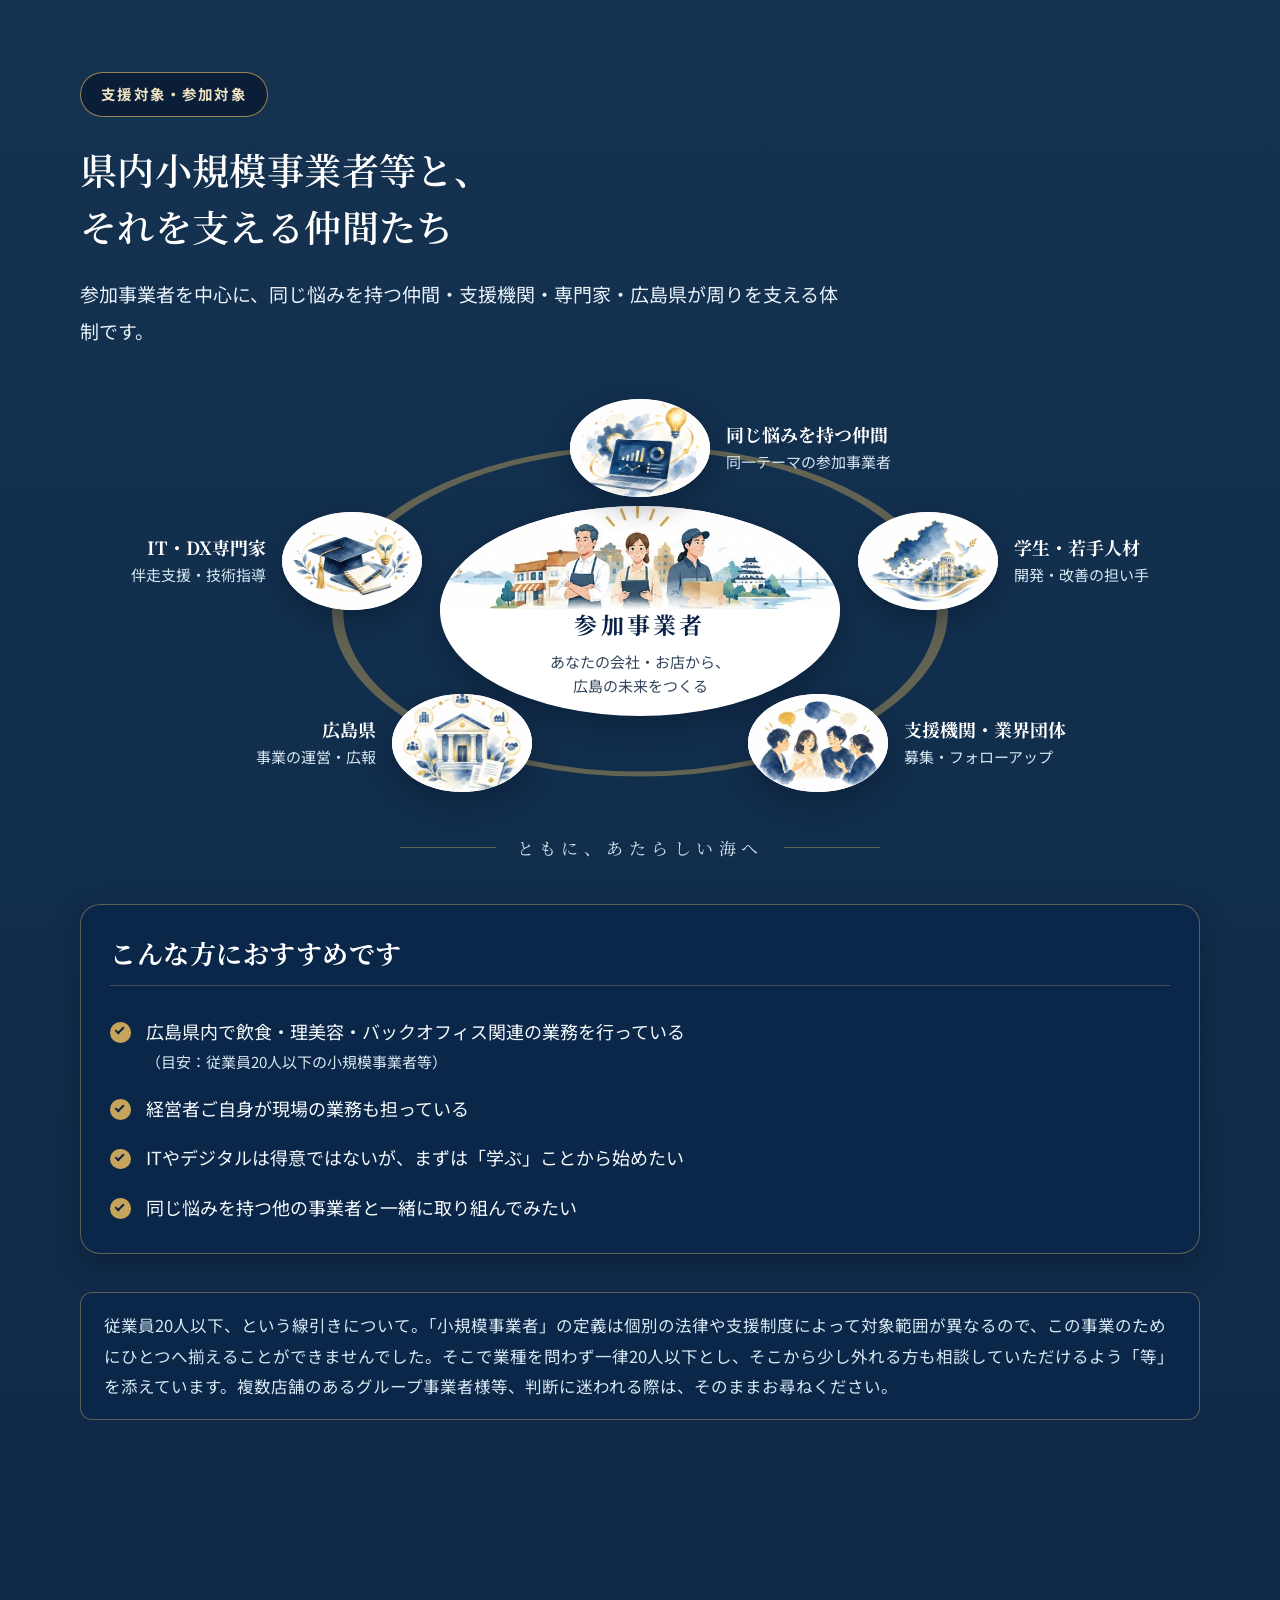
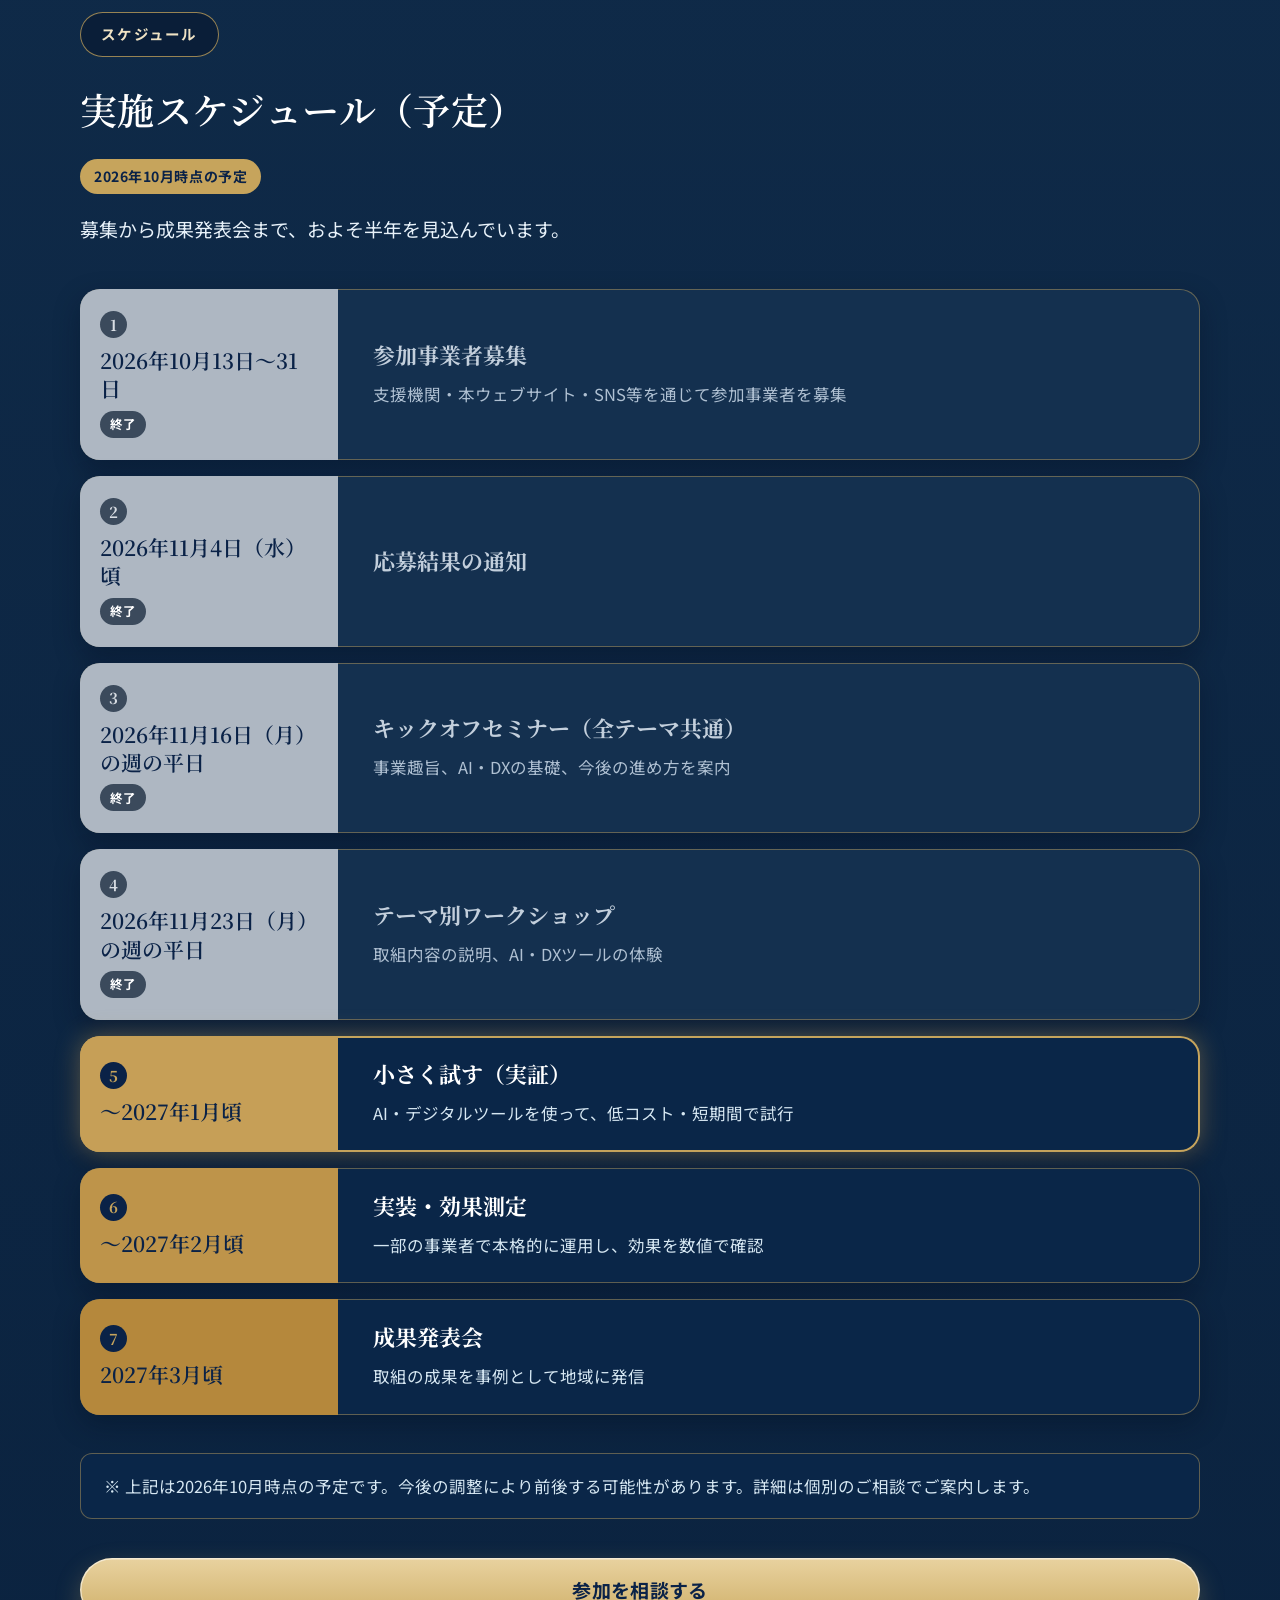
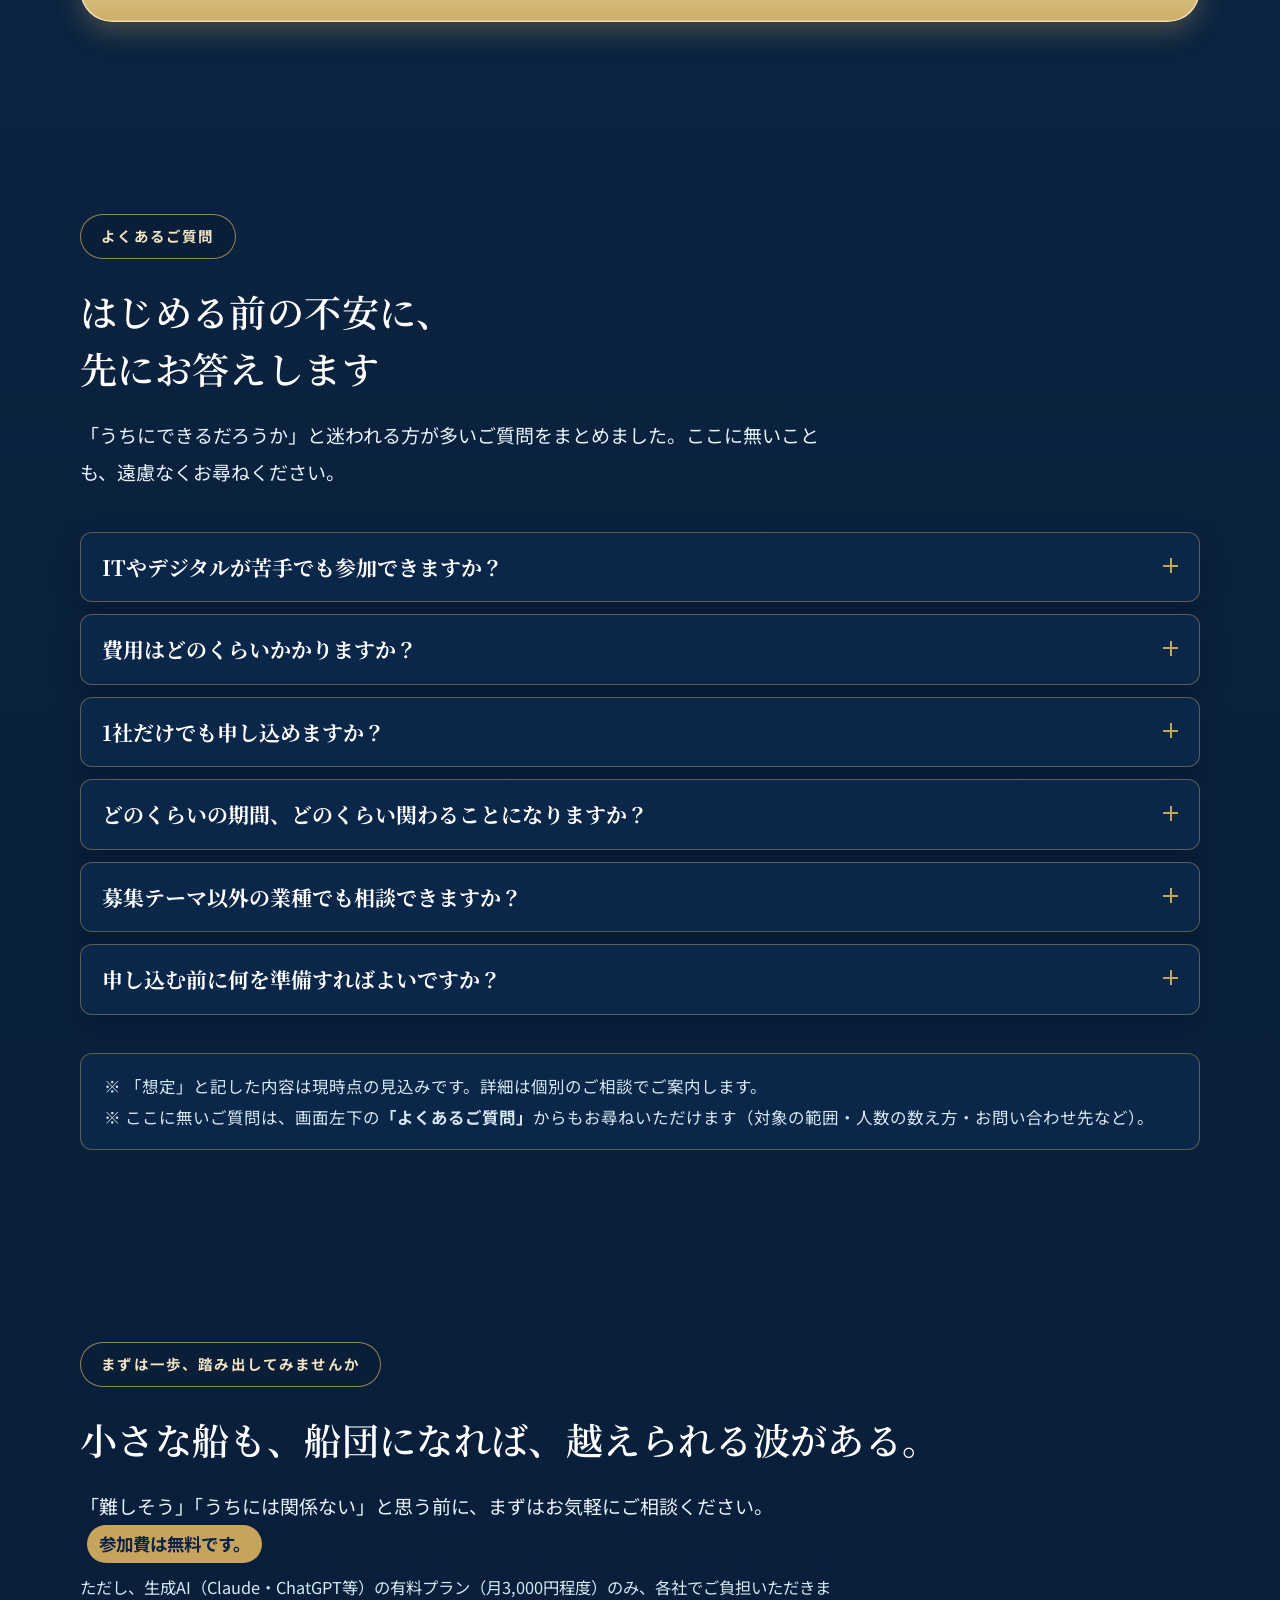
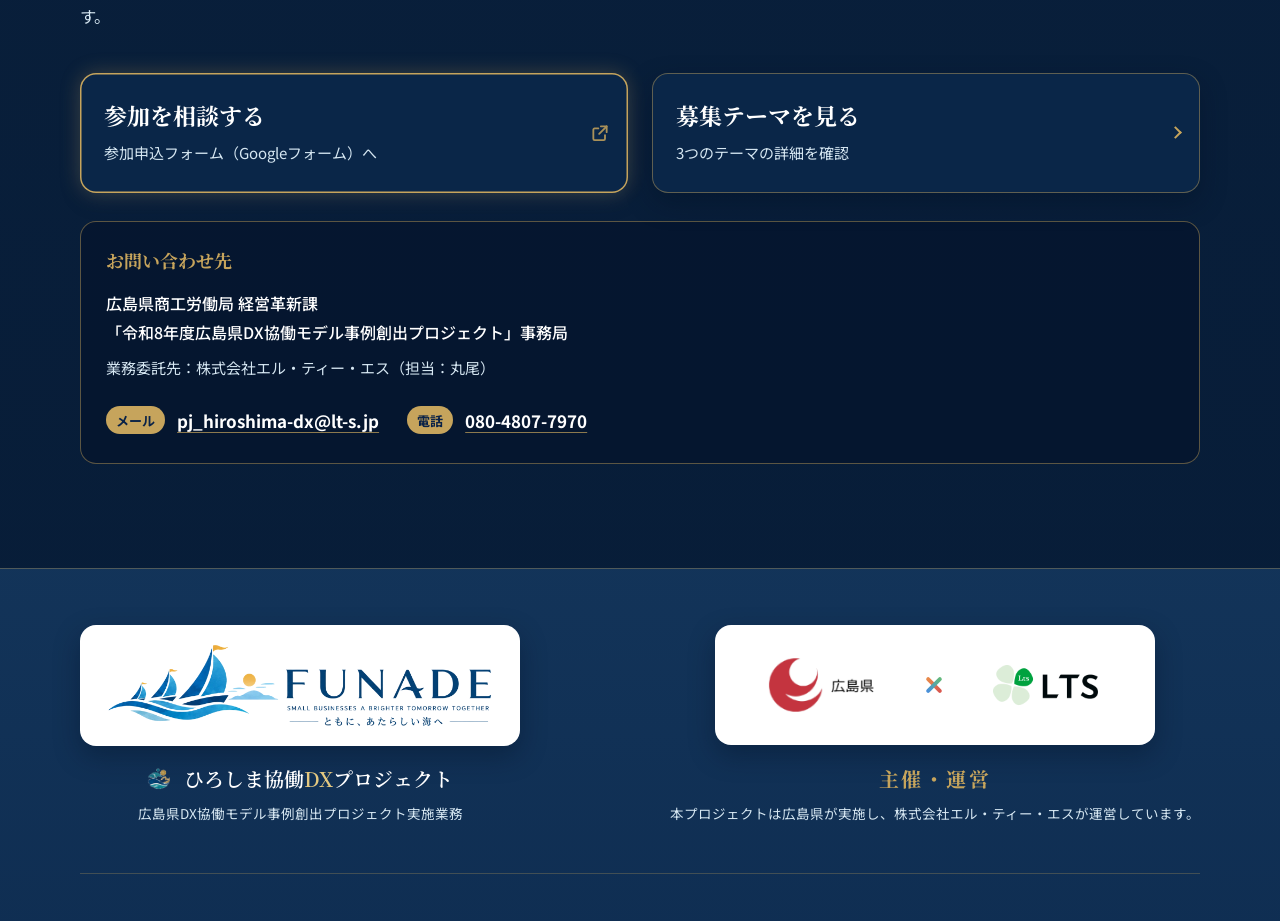
==== commit c899fb8c: "Merge a0128552ca97c9d1a426fd5a89d08c5aa17bd7ce into 7b7549bcf1f6500f43554776e8ea71e466a6daa3" ====
--- a/index.html
+++ b/index.html
@@ -9,6 +9,7 @@
 <link rel="preconnect" href="https://fonts.gstatic.com" crossorigin>
 <link href="https://fonts.googleapis.com/css2?family=Noto+Serif+JP:wght@600;700&family=Noto+Sans+JP:wght@400;500;700&display=swap" rel="stylesheet">
 <link rel="stylesheet" href="style.css">
+<link rel="stylesheet" href="fleet-story.css">
 <!-- ヒーローの絵はCSSの background-image なので、ブラウザは style.css を
      読み終えるまで存在に気づけない。外部のフォントの読み込みも間に挟まるので、
      遅い回線では最初に見える絵の取得が後ろへずれる。先に取りに行かせる。
@@ -113,6 +114,33 @@
         </span>
         <span class="sr-only">（参加申込フォームが新しいタブで開きます）</span>
       </a>
+    </div>
+  </div>
+</section>
+
+
+<!-- 協働を船団で伝える。JSなし・動き軽減時は全説明と完成形を表示。 -->
+<section id="fleet-story" class="fleet-story" aria-labelledby="fleet-title">
+  <div class="fleet-stage">
+    <div class="wrap fleet-layout">
+      <div class="fleet-copy">
+        <p class="eyebrow">ひとりの悩みを、みんなの一歩に。</p>
+        <h2 id="fleet-title">小さな船が、<br>船団になるまで。</h2>
+        <ol class="fleet-chapters">
+          <li><span>01</span><div><h3>その悩み、ひとりで抱えていませんか。</h3><p>人手が足りない。紙の管理が大変。何から始めればいいか分からない。</p></div></li>
+          <li><span>02</span><div><h3>同じ悩みを持つ、仲間と出会う。</h3><p>困りごとを持ち寄ると、一緒に取り組める課題が見えてきます。</p></div></li>
+          <li><span>03</span><div><h3>専門家も加わり、進め方を考える。</h3><p>AIやデジタルの専門家が、最初の一歩を一緒に考えます。</p></div></li>
+          <li><span>04</span><div><h3>仲間と、小さく試す。</h3><p>一社では踏み出せなかった挑戦を、船団で始めましょう。</p></div></li>
+        </ol>
+        <a class="fleet-skip" href="#pain">困りごとと支援内容を見る <span aria-hidden="true">↓</span></a>
+      </div>
+      <div class="fleet-ocean" role="img" aria-label="同じ悩みを持つ3隻の船に専門家の船が加わり、船団として同じ方向へ進む図">
+        <span class="fleet-watermark" aria-hidden="true">FUNADE</span>
+        <div class="fleet-route" aria-hidden="true"></div>
+        <div class="fleet-boat fleet-boat-0" aria-hidden="true"><span class="fleet-label">人手が足りない</span><svg viewBox="0 0 48 48"><use href="#ic-ship"></use></svg></div><div class="fleet-boat fleet-boat-1" aria-hidden="true"><span class="fleet-label">紙の管理が大変</span><svg viewBox="0 0 48 48"><use href="#ic-ship"></use></svg></div><div class="fleet-boat fleet-boat-2" aria-hidden="true"><span class="fleet-label">何から始める？</span><svg viewBox="0 0 48 48"><use href="#ic-ship"></use></svg></div><div class="fleet-boat fleet-boat-3" aria-hidden="true"><span class="fleet-label">専門家</span><svg viewBox="0 0 48 48"><use href="#ic-ship"></use></svg></div>
+        <p class="fleet-destination" aria-hidden="true">ともに、あたらしい海へ <span>→</span></p>
+      </div>
+      <div class="fleet-progress" aria-hidden="true"><span></span></div>
     </div>
   </div>
 </section>
@@ -986,6 +1014,7 @@
 </dialog>
 
 <script src="script.js" defer></script>
+<script src="fleet-story.js" defer></script>
 
 </body>
 </html>
--- a/fleet-story.css
+++ b/fleet-story.css
@@ -0,0 +1,54 @@
+/* Fleet narrative: isolated from the existing hero, creatures and night switch. */
+.fleet-story{position:relative;margin:0;padding:48px 0;color:#102f4d}
+.fleet-layout{display:grid;grid-template-columns:1fr 1.12fr;gap:40px;align-items:center}
+.fleet-copy h2{margin:20px 0 28px}
+.fleet-chapters{list-style:none;padding:0;margin:0;display:grid;gap:20px}
+.fleet-chapters li{display:flex;gap:16px;align-items:flex-start}
+.fleet-chapters li>span{font-family:var(--serif);color:#836025;font-size:16px;padding-top:3px}
+.fleet-chapters h3{font-size:20px;line-height:1.6;margin:0 0 8px}
+.fleet-chapters p{font-size:16px;line-height:1.9;margin:0}
+.fleet-skip{display:inline-block;margin-top:28px;font-size:14px;text-underline-offset:6px;color:inherit}
+.fleet-skip:focus-visible{outline:3px solid #8b662e;outline-offset:6px}
+.fleet-ocean{position:relative;aspect-ratio:1.18;min-width:0;overflow:hidden;border-radius:48% 48% 38% 38%;background:radial-gradient(ellipse at 55% 35%,#e9f8fa 0%,#c4e5ec 52%,#95c7d7 100%);box-shadow:inset 0 0 60px #ffffff60}
+.fleet-watermark{position:absolute;left:10%;top:12%;font-size:clamp(32px,5vw,68px);letter-spacing:.13em;color:#174d6319;font-weight:700}
+.fleet-route{position:absolute;left:24%;right:12%;top:61%;height:1px;border-top:2px dashed #62899480;transform:rotate(-12deg);opacity:.5}
+.fleet-boat{position:absolute;left:var(--x);top:var(--y);width:64px;transform:translate(-50%,-50%);color:#153b56;text-align:center;will-change:auto}
+.fleet-boat svg{display:block;width:100%;height:auto;padding:6px}
+.fleet-boat-0{--x:46%;--y:42%}
+.fleet-boat-1{--x:31%;--y:61%}
+.fleet-boat-2{--x:57%;--y:65%}
+.fleet-boat-3{--x:73%;--y:44%;color:#78521b}
+.fleet-label{position:absolute;bottom:100%;left:50%;transform:translateX(-50%);white-space:nowrap;background:#fffdf6;border:1px solid #cdbb91;border-radius:999px;padding:6px 10px;font-size:14px;color:#153b56;box-shadow:0 5px 18px #244f6010}
+.fleet-destination{position:absolute;bottom:10%;left:8%;right:8%;text-align:center;font-size:16px;font-weight:700;color:#173b51}
+.fleet-destination span{margin-left:8px}
+.fleet-progress{display:none}
+.fleet-story.is-enhanced .fleet-chapters{display:grid}
+.fleet-story.is-enhanced .fleet-chapters li{grid-area:1/1;opacity:0;visibility:hidden;pointer-events:none}
+.fleet-story.is-enhanced .fleet-chapters li.is-current{opacity:1;visibility:visible}
+.fleet-story.is-enhanced .fleet-progress{display:block;grid-column:1/-1;height:2px;background:#173b5120}
+.fleet-progress>span{display:block;width:100%;height:100%;background:#967137;transform:scaleX(var(--fleet-p,0));transform-origin:left}
+.fleet-story.is-pinned{height:235svh;padding:0}
+.fleet-story.is-pinned .fleet-stage{position:sticky;top:0;min-height:100svh;display:flex;align-items:center;padding:48px 0}
+.fleet-story.is-pinned .fleet-layout{width:min(100% - 48px,var(--wrap))}
+.is-night .fleet-story{color:#edf6fb}
+.is-night .fleet-chapters li>span{color:#e1c687}
+.is-night .fleet-ocean{background:radial-gradient(ellipse at 55% 35%,#244e64,#112e46);box-shadow:inset 0 0 60px #081d3630}
+.is-night .fleet-boat{color:#d9edf5}
+.is-night .fleet-boat-3{color:#e7c786}
+.is-night .fleet-watermark{color:#d4eef01a}
+.is-night .fleet-destination{color:#eaf5fb}
+@media(max-width:767px){
+ .fleet-story{padding:36px 0}
+ .fleet-layout{grid-template-columns:1fr;gap:24px}
+ .fleet-copy h2{font-size:28px;margin:16px 0 24px}
+ .fleet-chapters h3{font-size:18px}
+ .fleet-ocean{aspect-ratio:1.3;max-width:520px;width:100%;margin:auto}
+ .fleet-boat{width:48px}
+ .fleet-label{font-size:14px;padding:4px 7px}
+ .fleet-destination{font-size:14px;bottom:7%}
+ .fleet-watermark{font-size:36px}
+ .fleet-story.is-enhanced .fleet-chapters{min-height:160px}
+}
+@media(prefers-reduced-motion:reduce){
+ .fleet-story .fleet-boat{will-change:auto}
+}
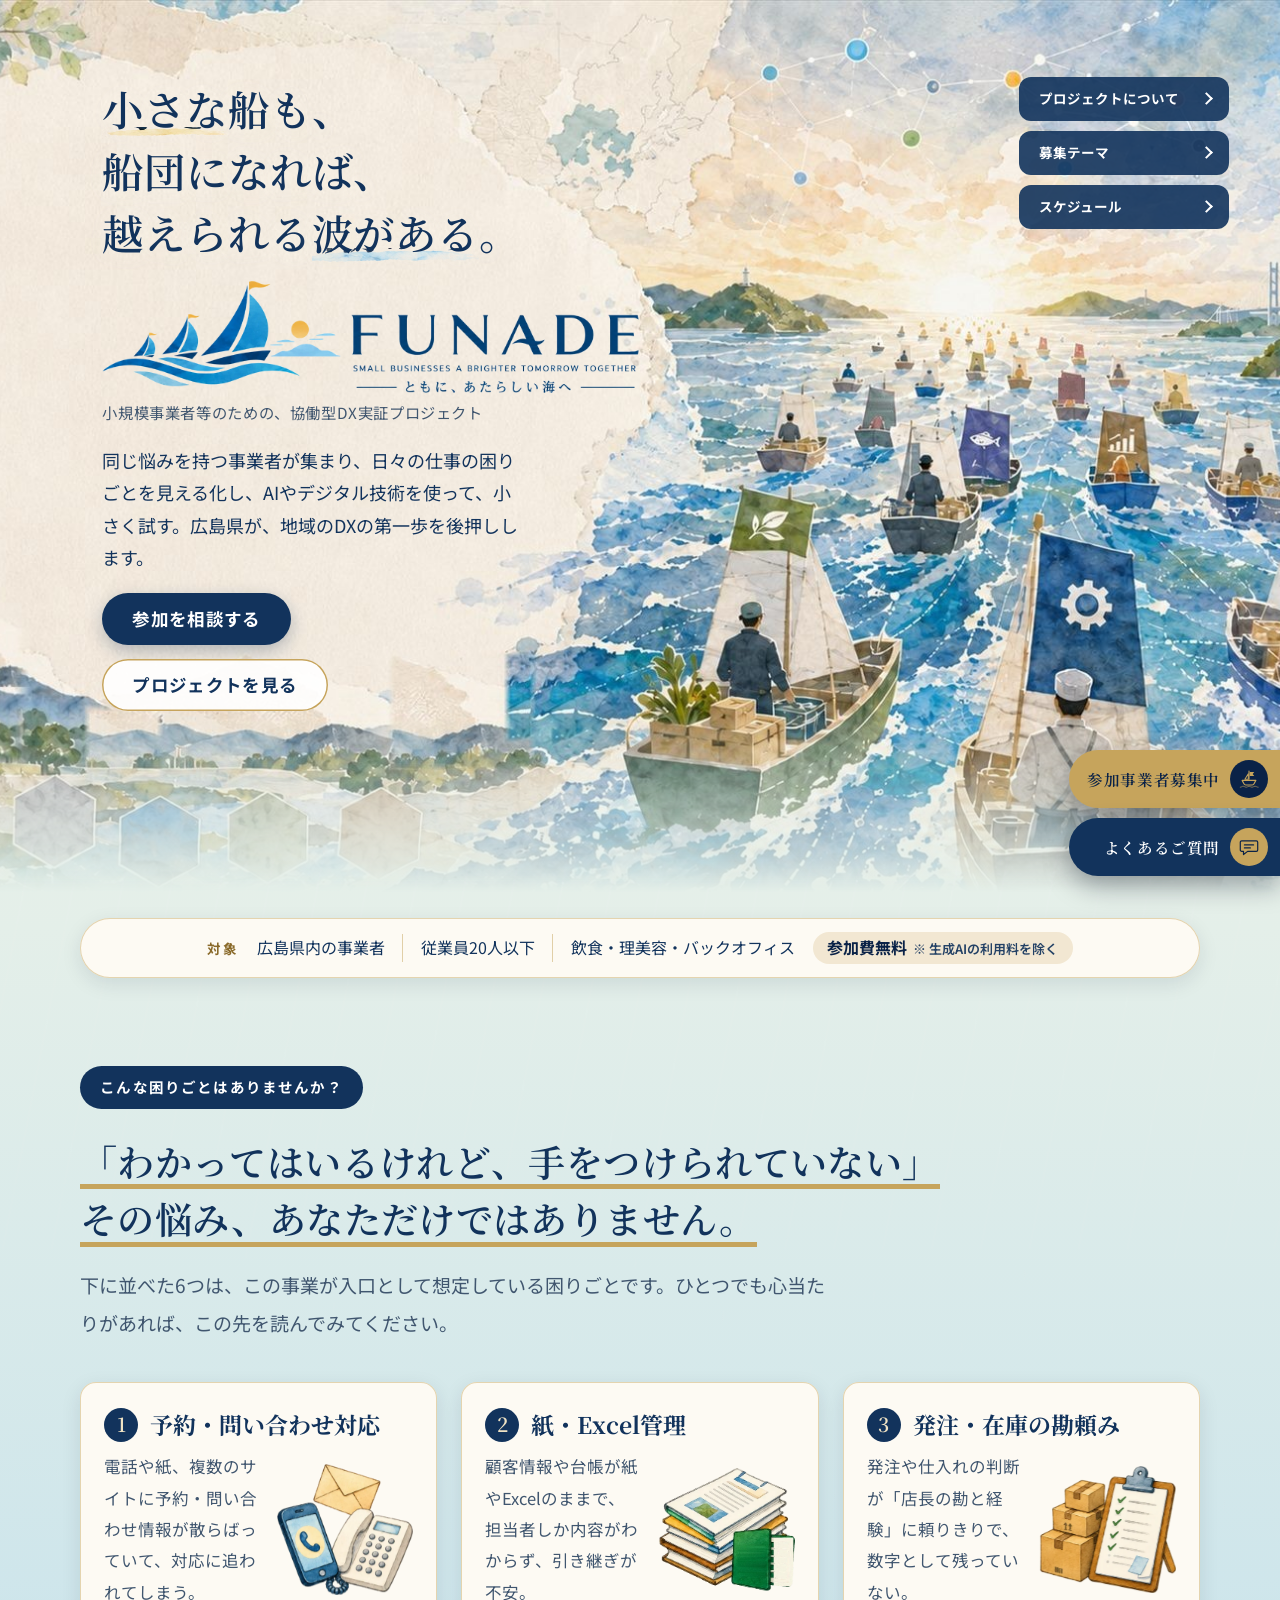
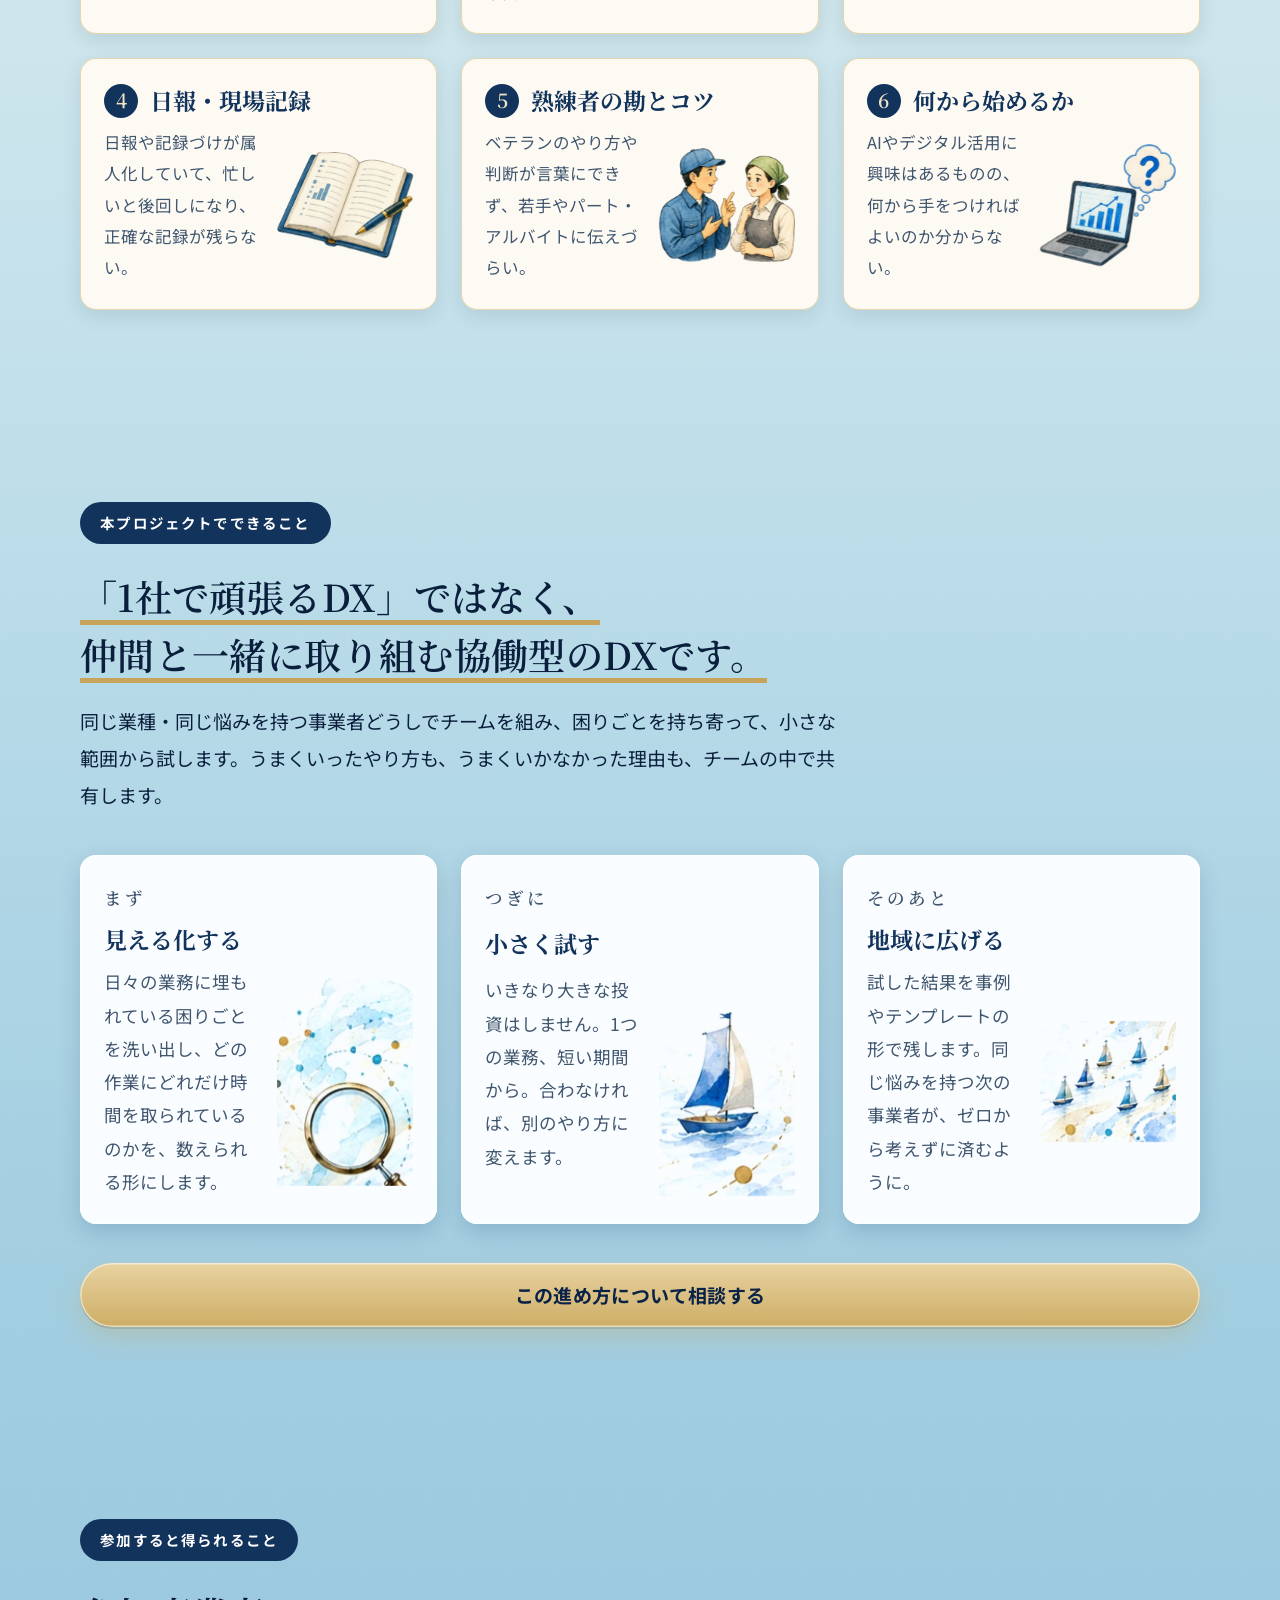
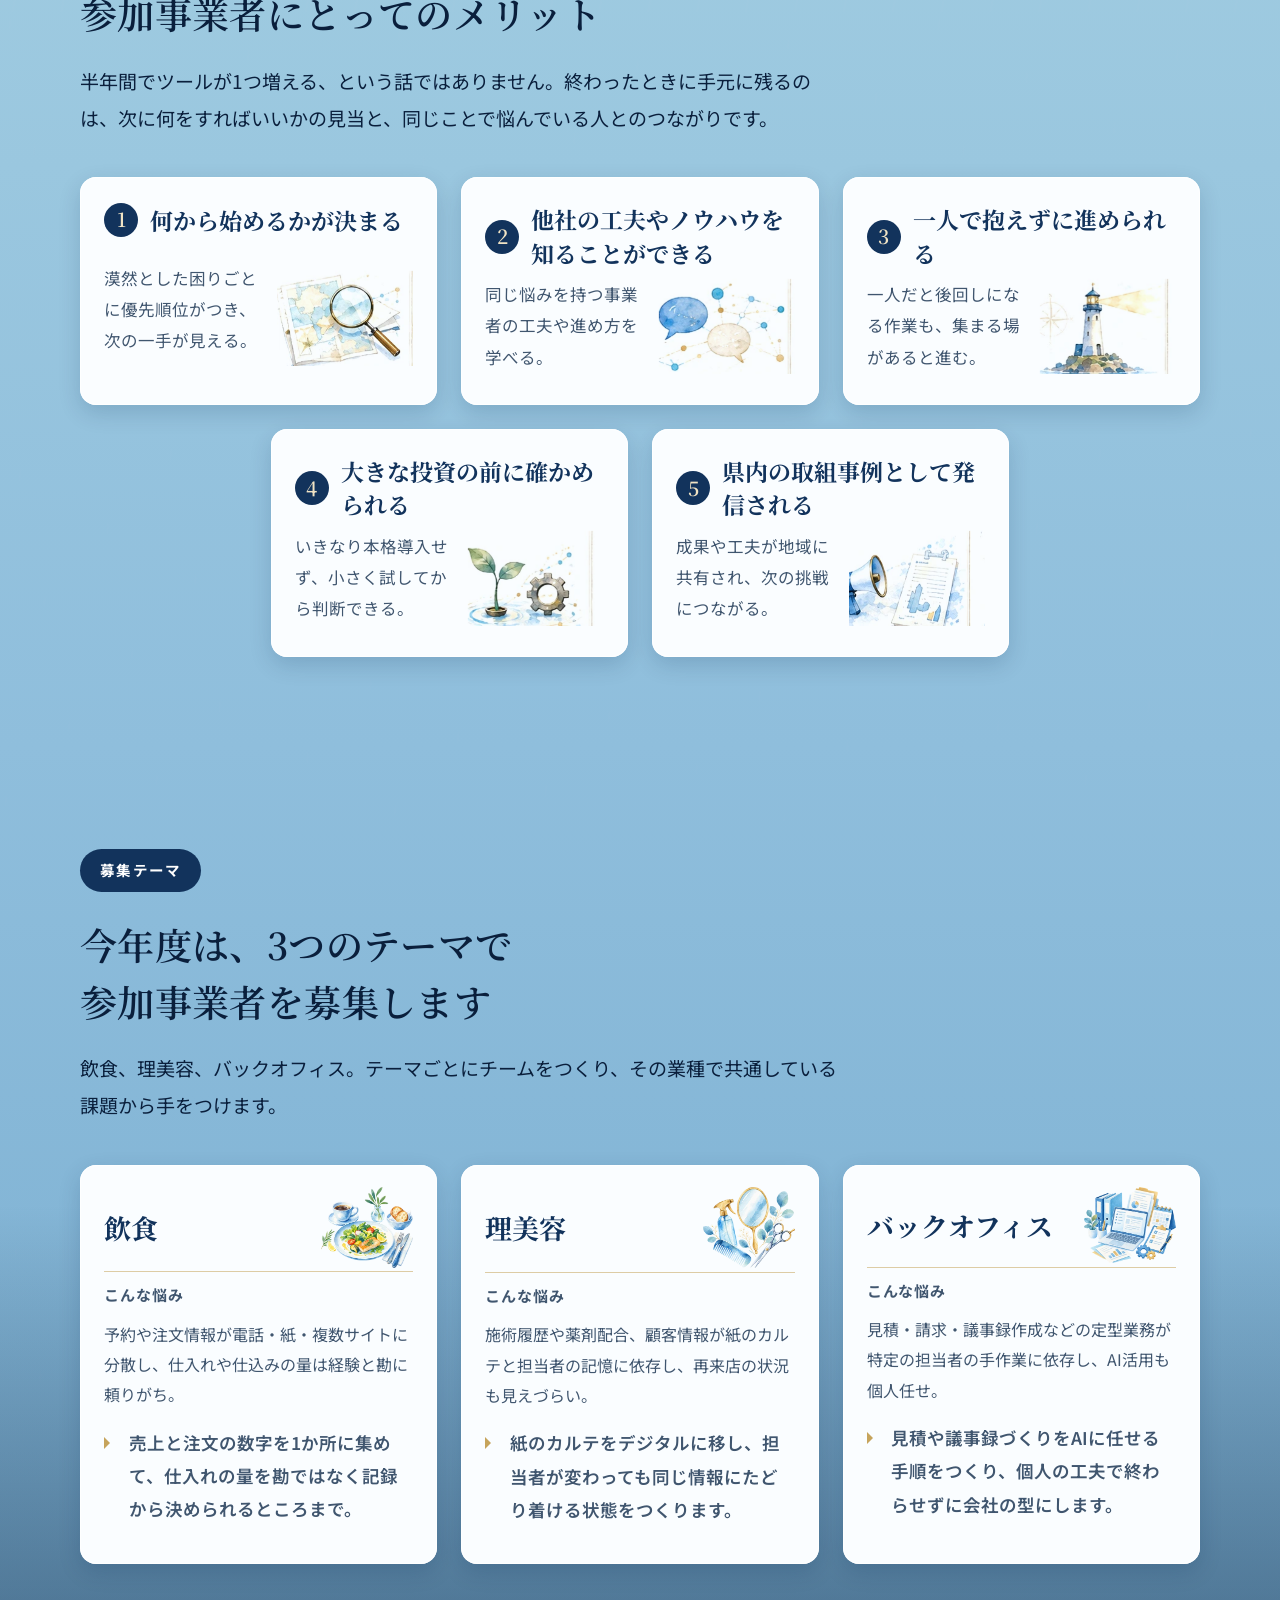
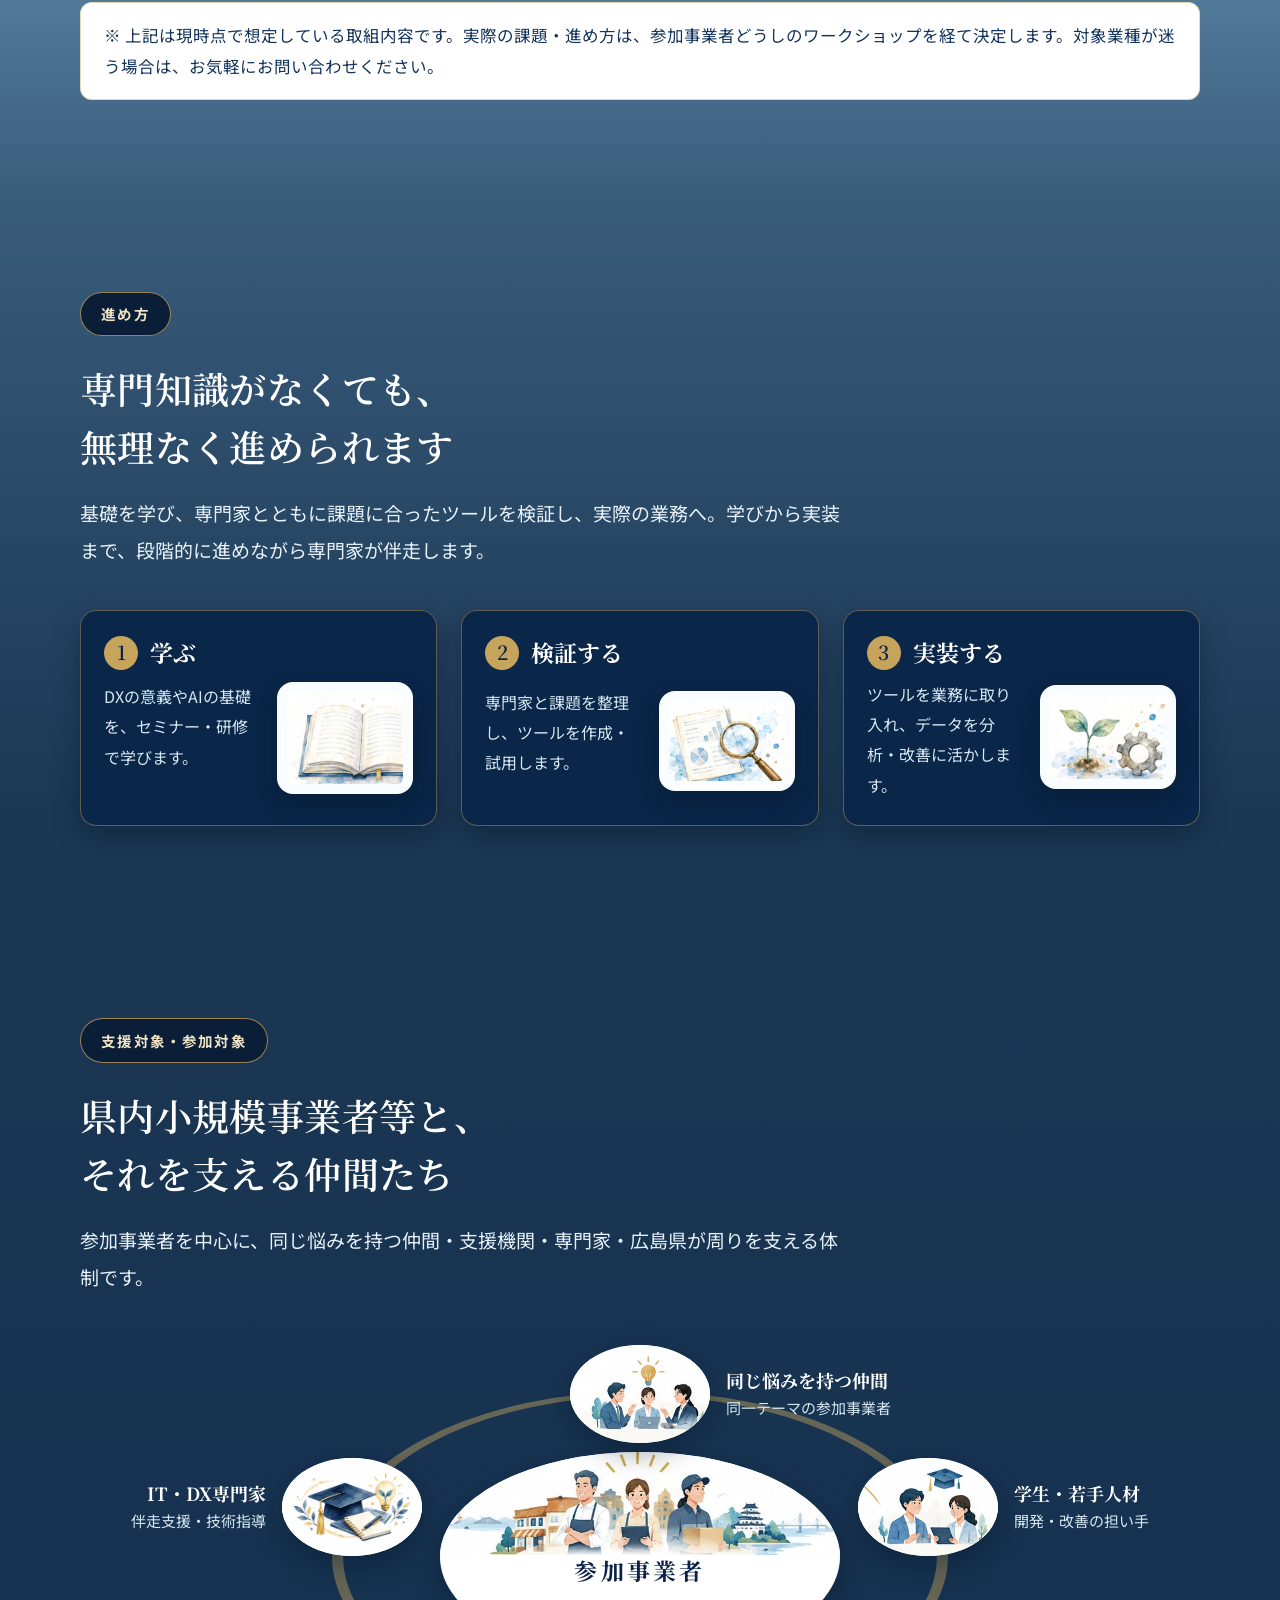
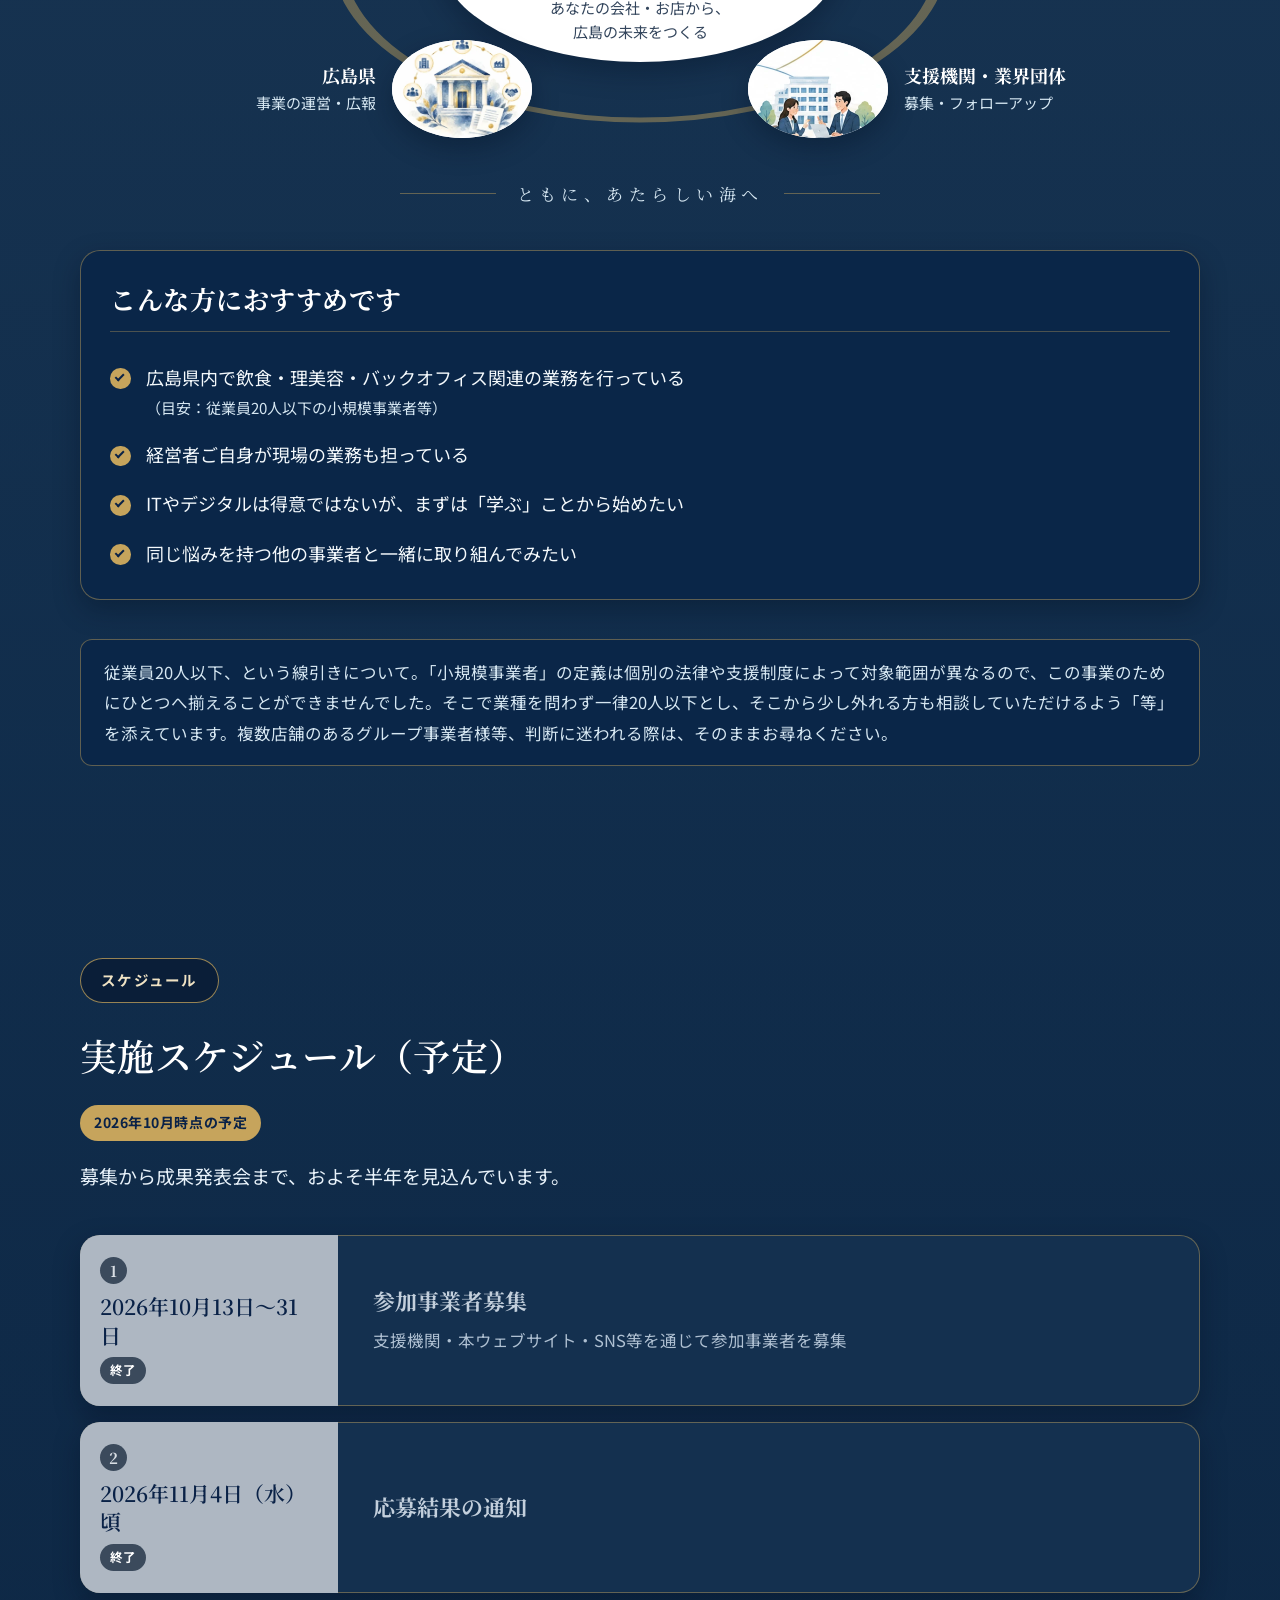
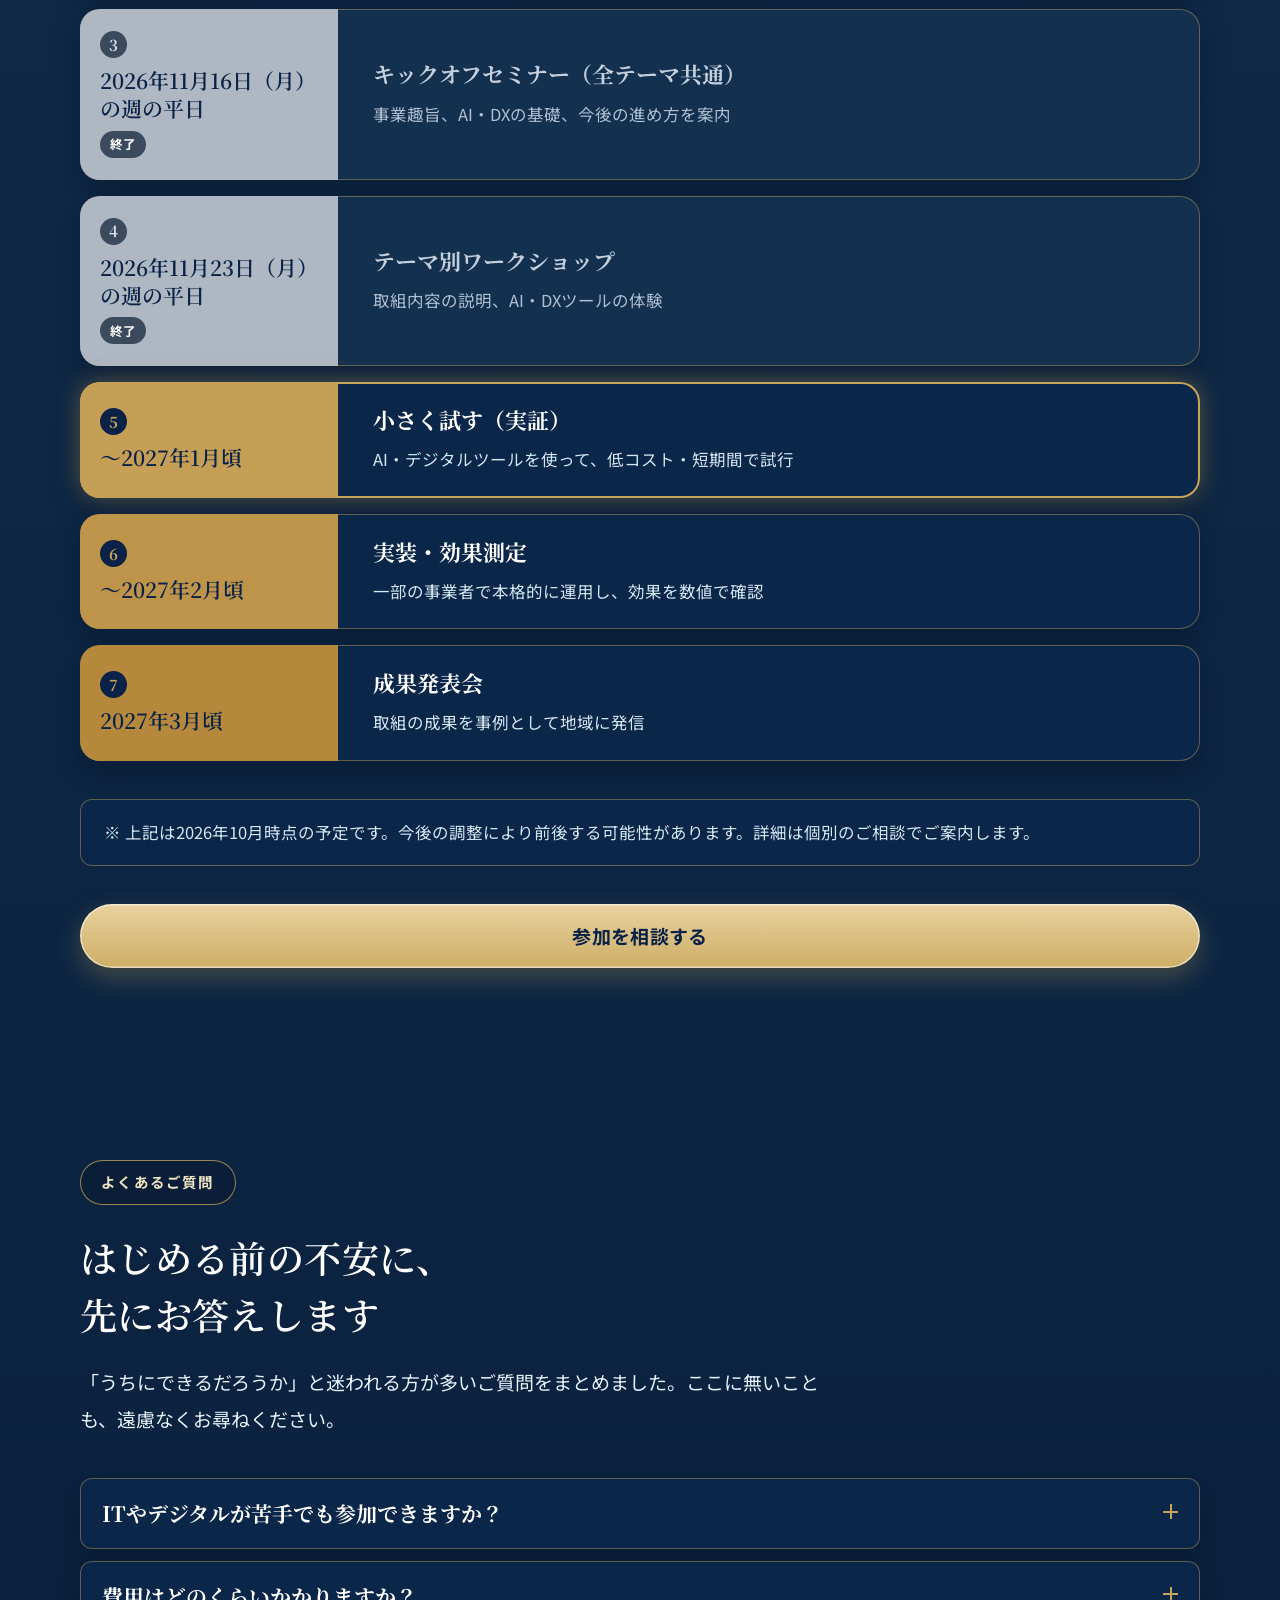
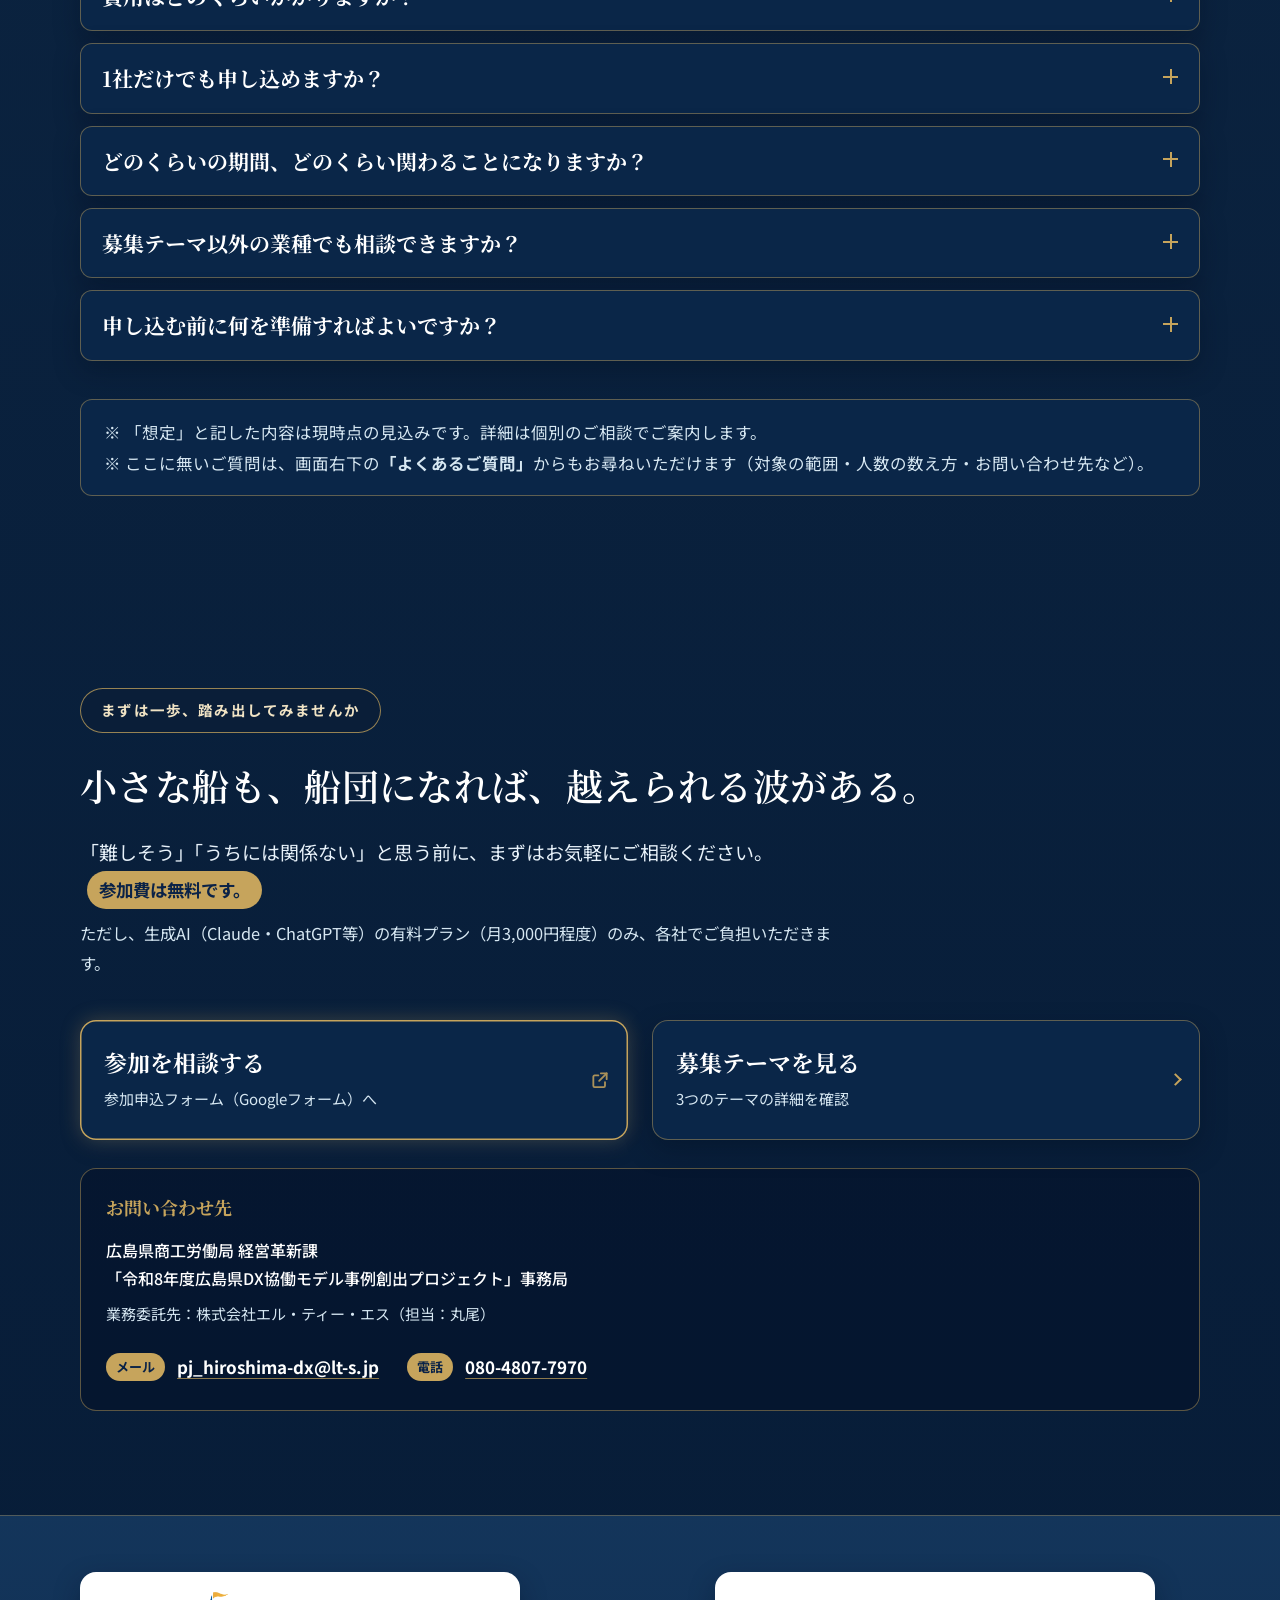
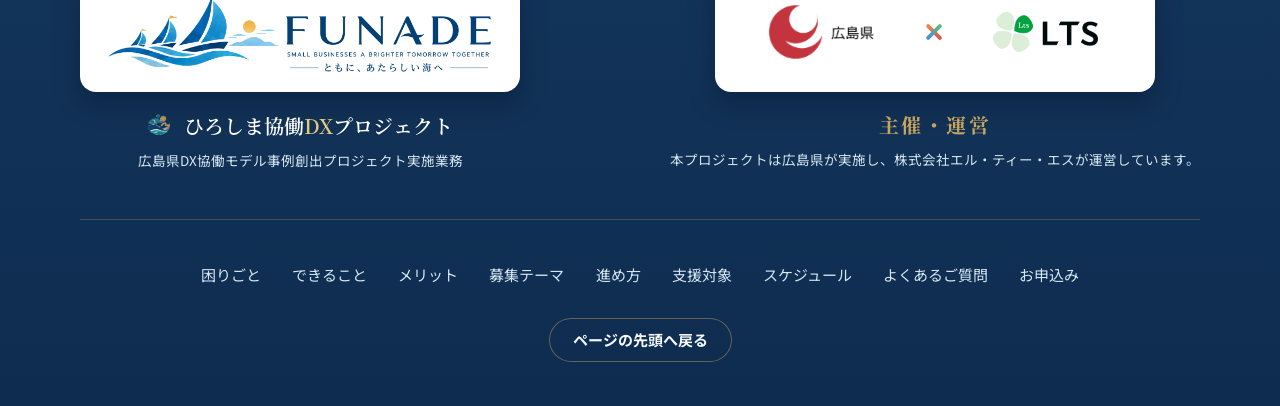
==== commit 8c44b4b6: "Fix FAQ launcher location text" ====
--- a/index.html
+++ b/index.html
@@ -9,7 +9,6 @@
 <link rel="preconnect" href="https://fonts.gstatic.com" crossorigin>
 <link href="https://fonts.googleapis.com/css2?family=Noto+Serif+JP:wght@600;700&family=Noto+Sans+JP:wght@400;500;700&display=swap" rel="stylesheet">
 <link rel="stylesheet" href="style.css">
-<link rel="stylesheet" href="fleet-story.css">
 <!-- ヒーローの絵はCSSの background-image なので、ブラウザは style.css を
      読み終えるまで存在に気づけない。外部のフォントの読み込みも間に挟まるので、
      遅い回線では最初に見える絵の取得が後ろへずれる。先に取りに行かせる。
@@ -114,33 +113,6 @@
         </span>
         <span class="sr-only">（参加申込フォームが新しいタブで開きます）</span>
       </a>
-    </div>
-  </div>
-</section>
-
-
-<!-- 協働を船団で伝える。JSなし・動き軽減時は全説明と完成形を表示。 -->
-<section id="fleet-story" class="fleet-story" aria-labelledby="fleet-title">
-  <div class="fleet-stage">
-    <div class="wrap fleet-layout">
-      <div class="fleet-copy">
-        <p class="eyebrow">ひとりの悩みを、みんなの一歩に。</p>
-        <h2 id="fleet-title">小さな船が、<br>船団になるまで。</h2>
-        <ol class="fleet-chapters">
-          <li><span>01</span><div><h3>その悩み、ひとりで抱えていませんか。</h3><p>人手が足りない。紙の管理が大変。何から始めればいいか分からない。</p></div></li>
-          <li><span>02</span><div><h3>同じ悩みを持つ、仲間と出会う。</h3><p>困りごとを持ち寄ると、一緒に取り組める課題が見えてきます。</p></div></li>
-          <li><span>03</span><div><h3>専門家も加わり、進め方を考える。</h3><p>AIやデジタルの専門家が、最初の一歩を一緒に考えます。</p></div></li>
-          <li><span>04</span><div><h3>仲間と、小さく試す。</h3><p>一社では踏み出せなかった挑戦を、船団で始めましょう。</p></div></li>
-        </ol>
-        <a class="fleet-skip" href="#pain">困りごとと支援内容を見る <span aria-hidden="true">↓</span></a>
-      </div>
-      <div class="fleet-ocean" role="img" aria-label="同じ悩みを持つ3隻の船に専門家の船が加わり、船団として同じ方向へ進む図">
-        <span class="fleet-watermark" aria-hidden="true">FUNADE</span>
-        <div class="fleet-route" aria-hidden="true"></div>
-        <div class="fleet-boat fleet-boat-0" aria-hidden="true"><span class="fleet-label">人手が足りない</span><svg viewBox="0 0 48 48"><use href="#ic-ship"></use></svg></div><div class="fleet-boat fleet-boat-1" aria-hidden="true"><span class="fleet-label">紙の管理が大変</span><svg viewBox="0 0 48 48"><use href="#ic-ship"></use></svg></div><div class="fleet-boat fleet-boat-2" aria-hidden="true"><span class="fleet-label">何から始める？</span><svg viewBox="0 0 48 48"><use href="#ic-ship"></use></svg></div><div class="fleet-boat fleet-boat-3" aria-hidden="true"><span class="fleet-label">専門家</span><svg viewBox="0 0 48 48"><use href="#ic-ship"></use></svg></div>
-        <p class="fleet-destination" aria-hidden="true">ともに、あたらしい海へ <span>→</span></p>
-      </div>
-      <div class="fleet-progress" aria-hidden="true"><span></span></div>
     </div>
   </div>
 </section>
@@ -674,7 +646,7 @@
     </div>
 
     <p class="note">※ 「想定」と記した内容は現時点の見込みです。詳細は個別のご相談でご案内します。<br>
-      ※ ここに無いご質問は、画面左下の<strong>「よくあるご質問」</strong>からもお尋ねいただけます（対象の範囲・人数の数え方・お問い合わせ先など）。</p>
+      ※ ここに無いご質問は、画面右下の<strong>「よくあるご質問」</strong>からもお尋ねいただけます（対象の範囲・人数の数え方・お問い合わせ先など）。</p>
   </div>
 </section>
 
@@ -1014,7 +986,6 @@
 </dialog>
 
 <script src="script.js" defer></script>
-<script src="fleet-story.js" defer></script>
 
 </body>
 </html>
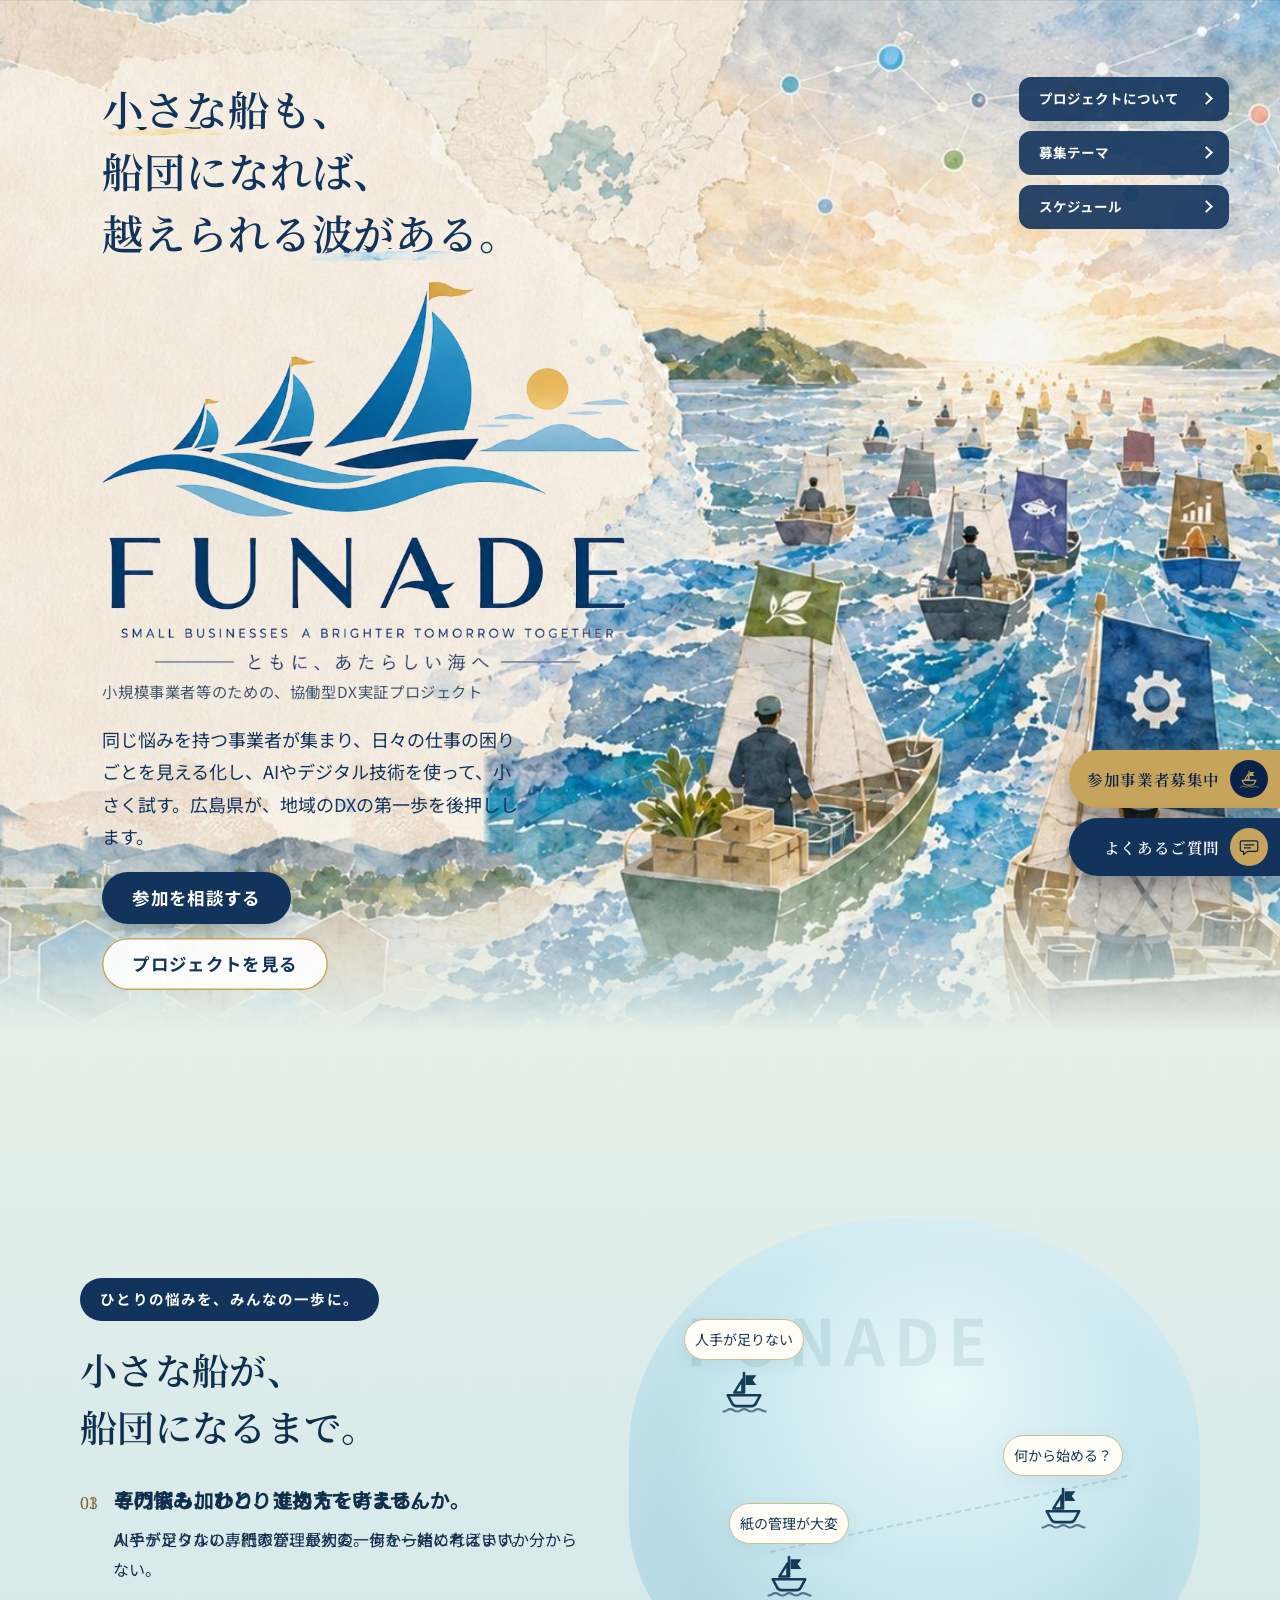
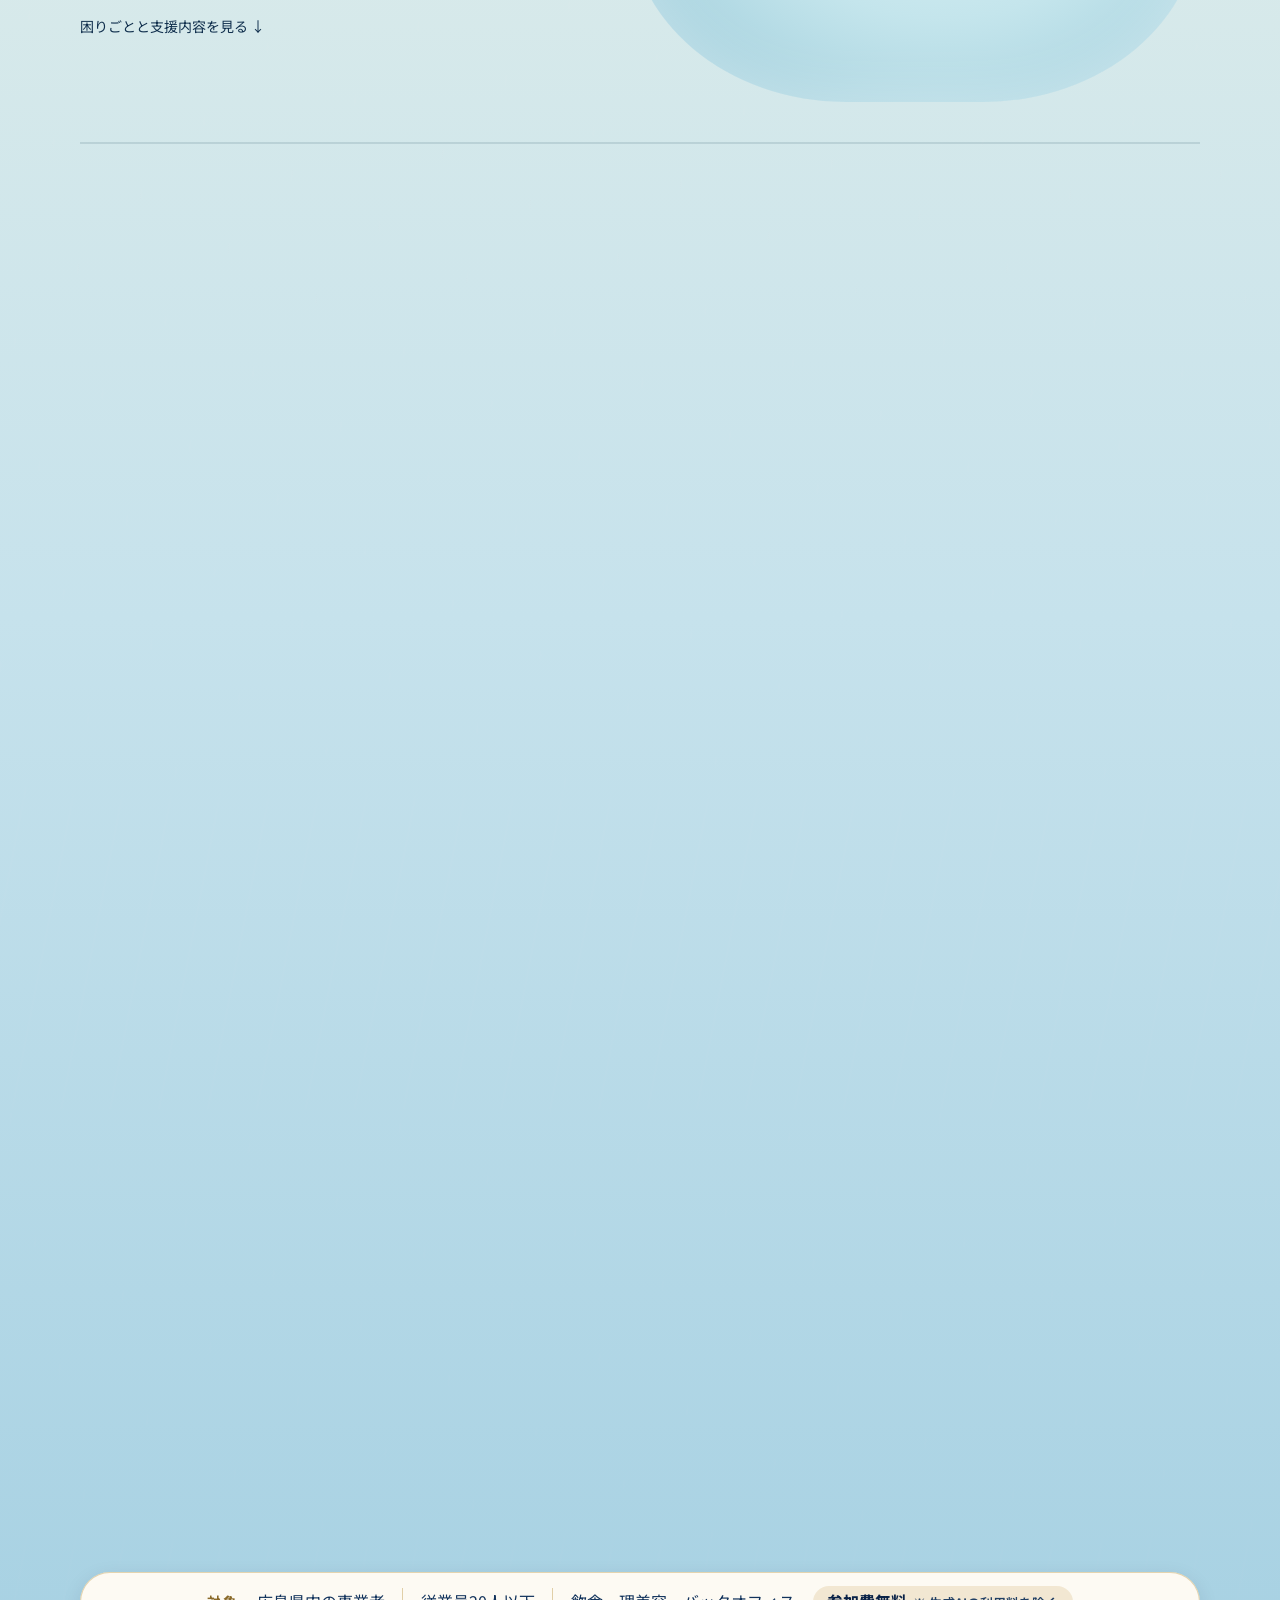
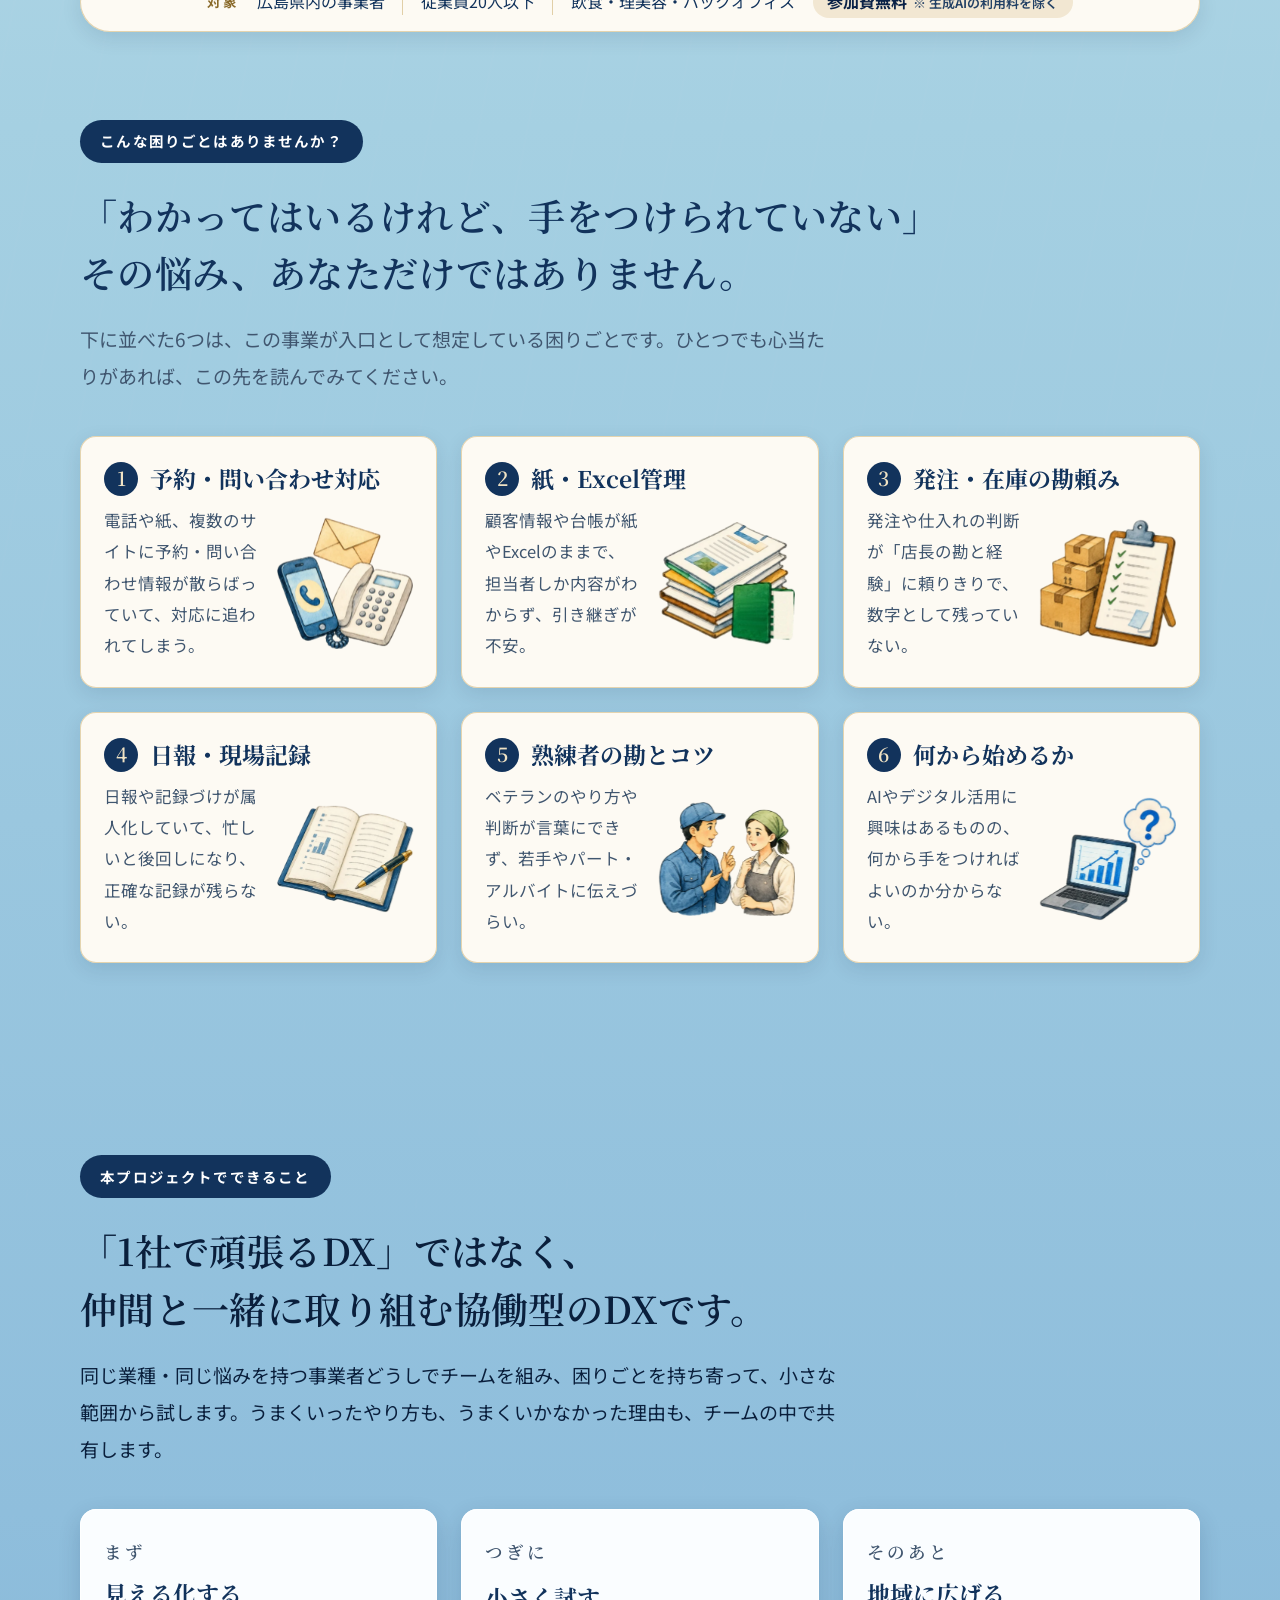
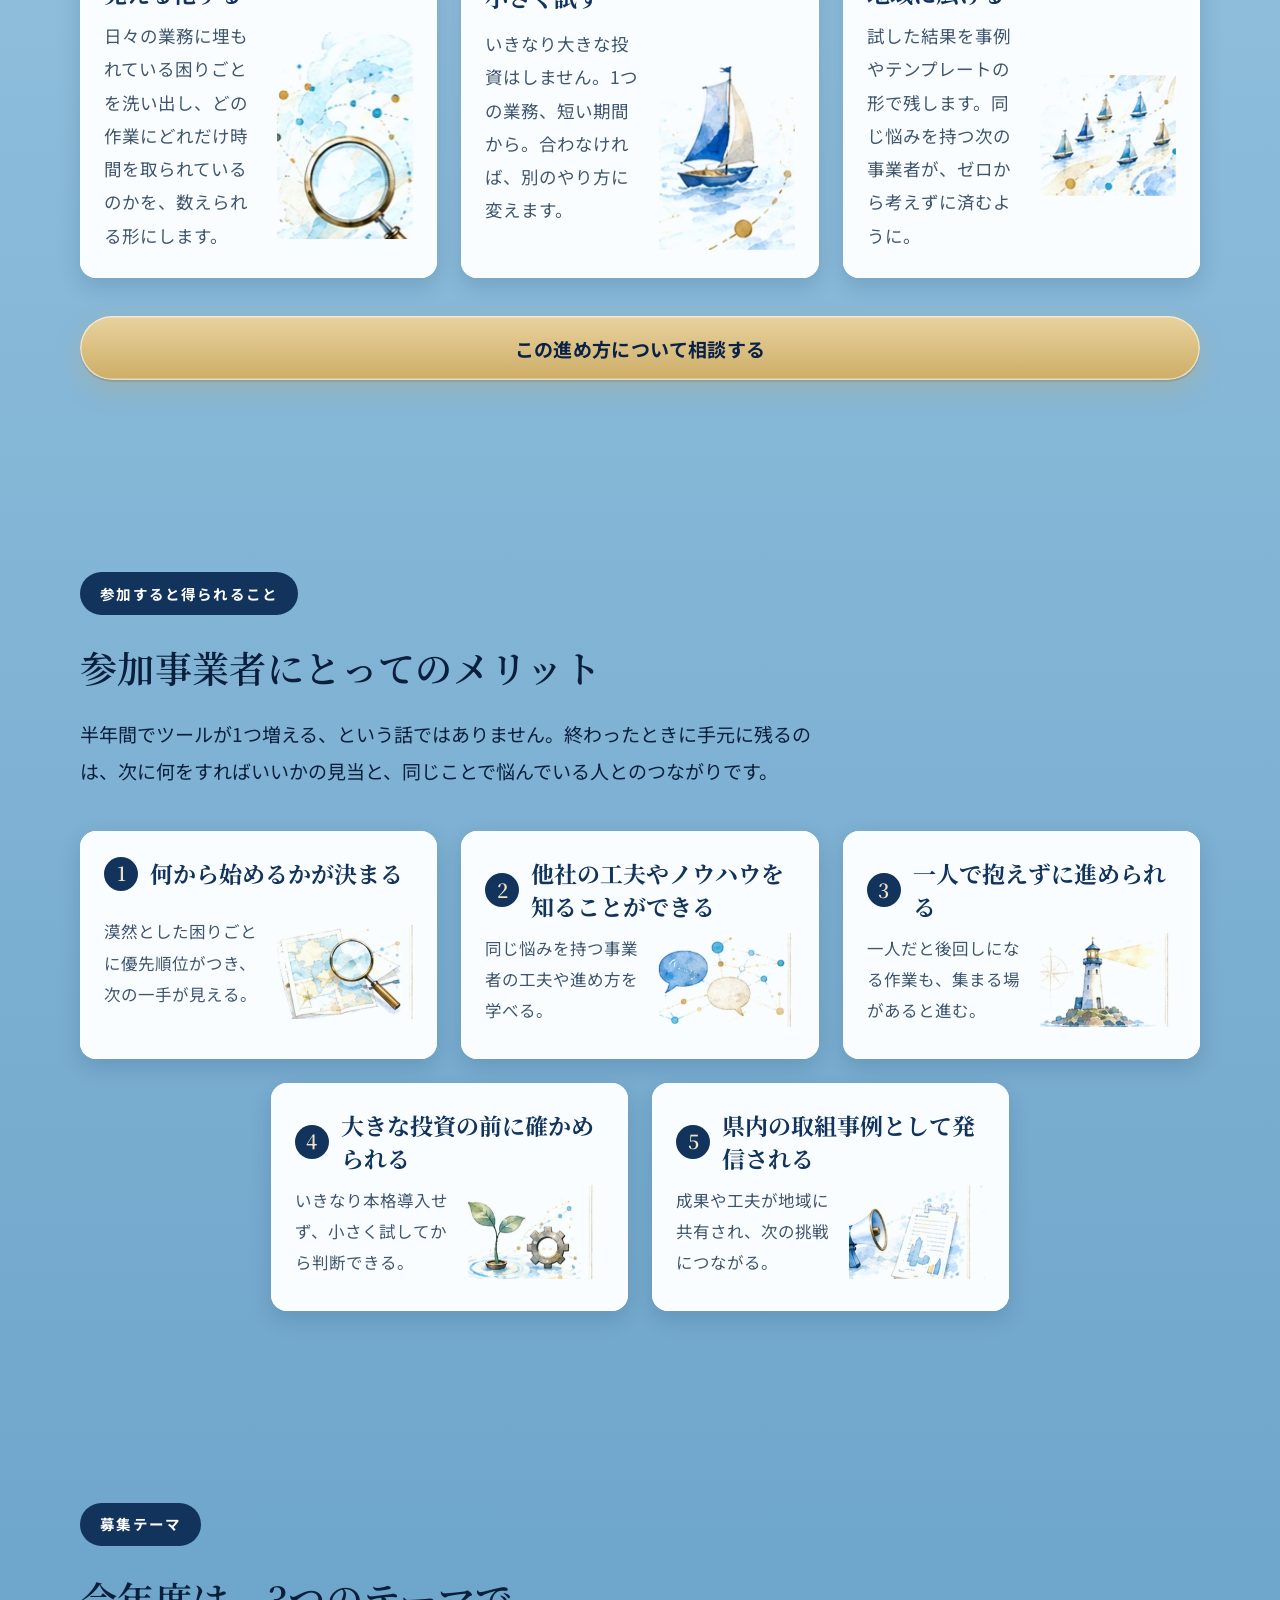
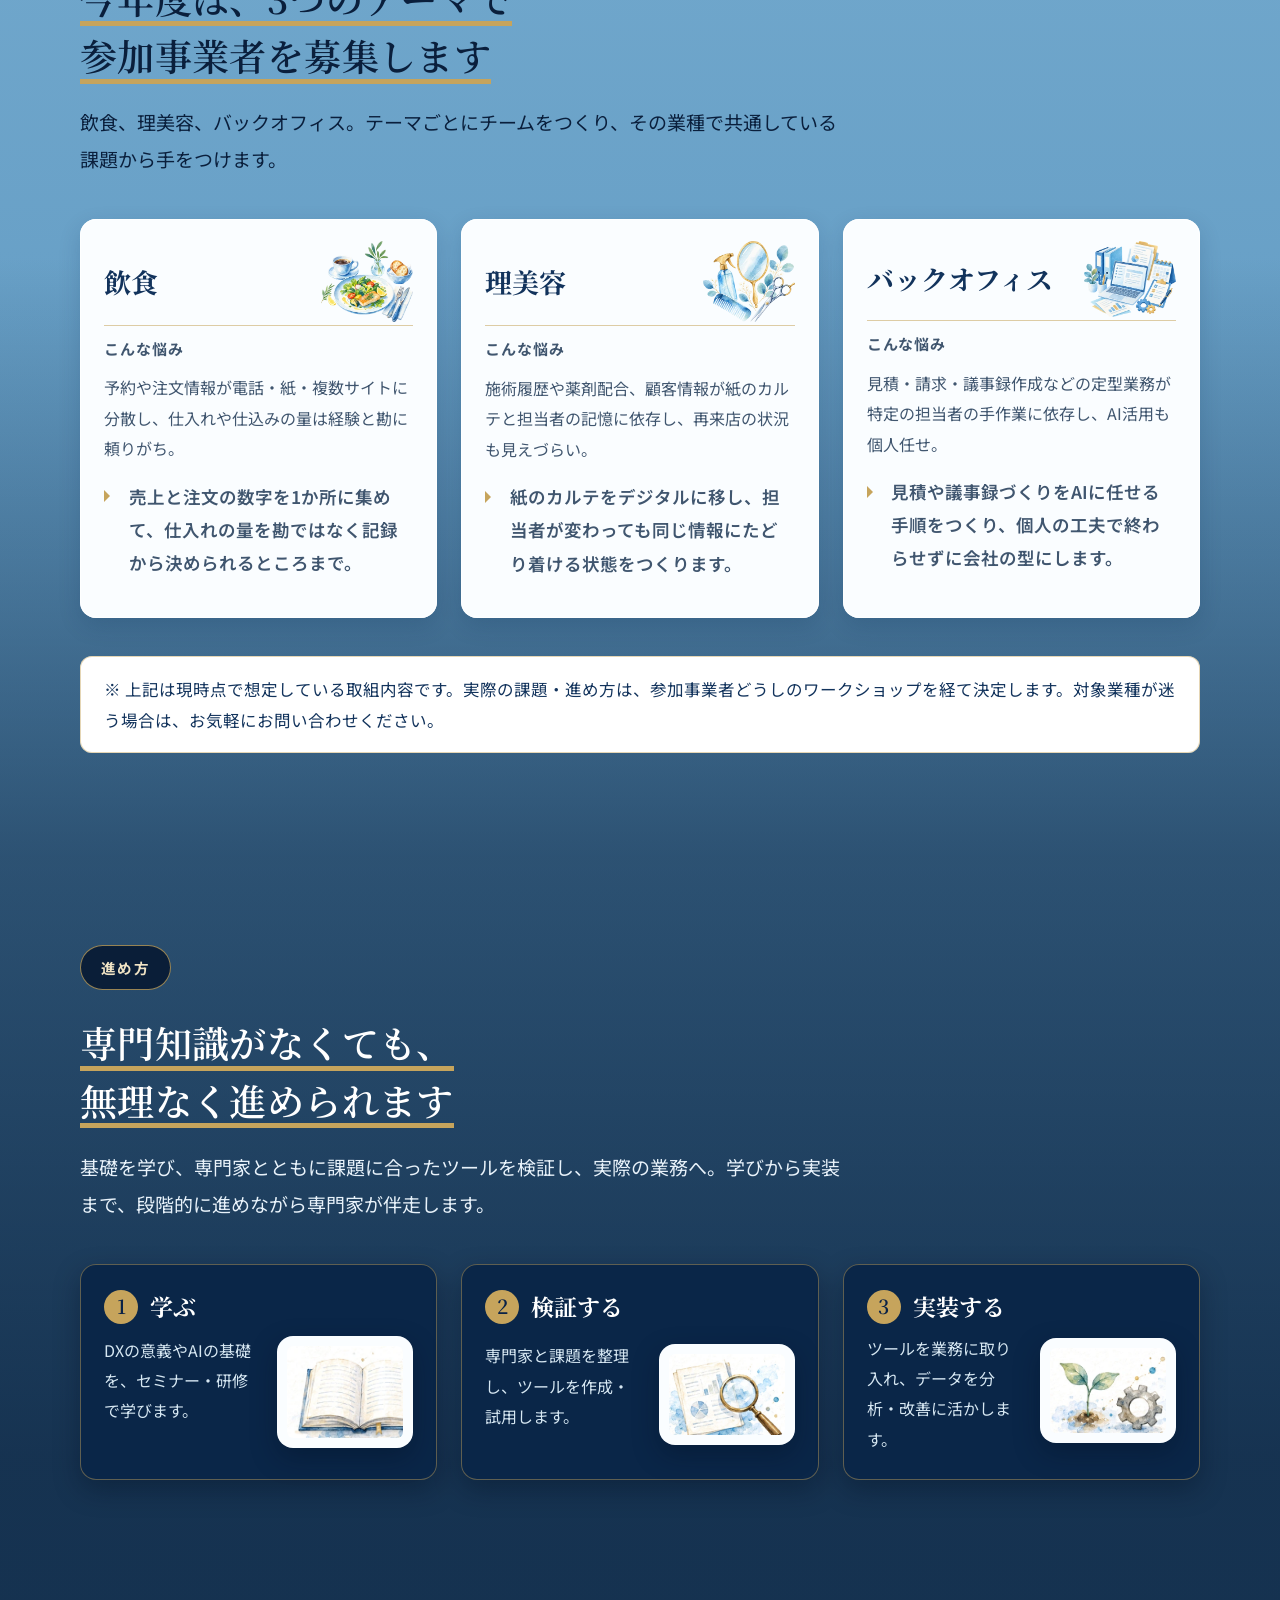
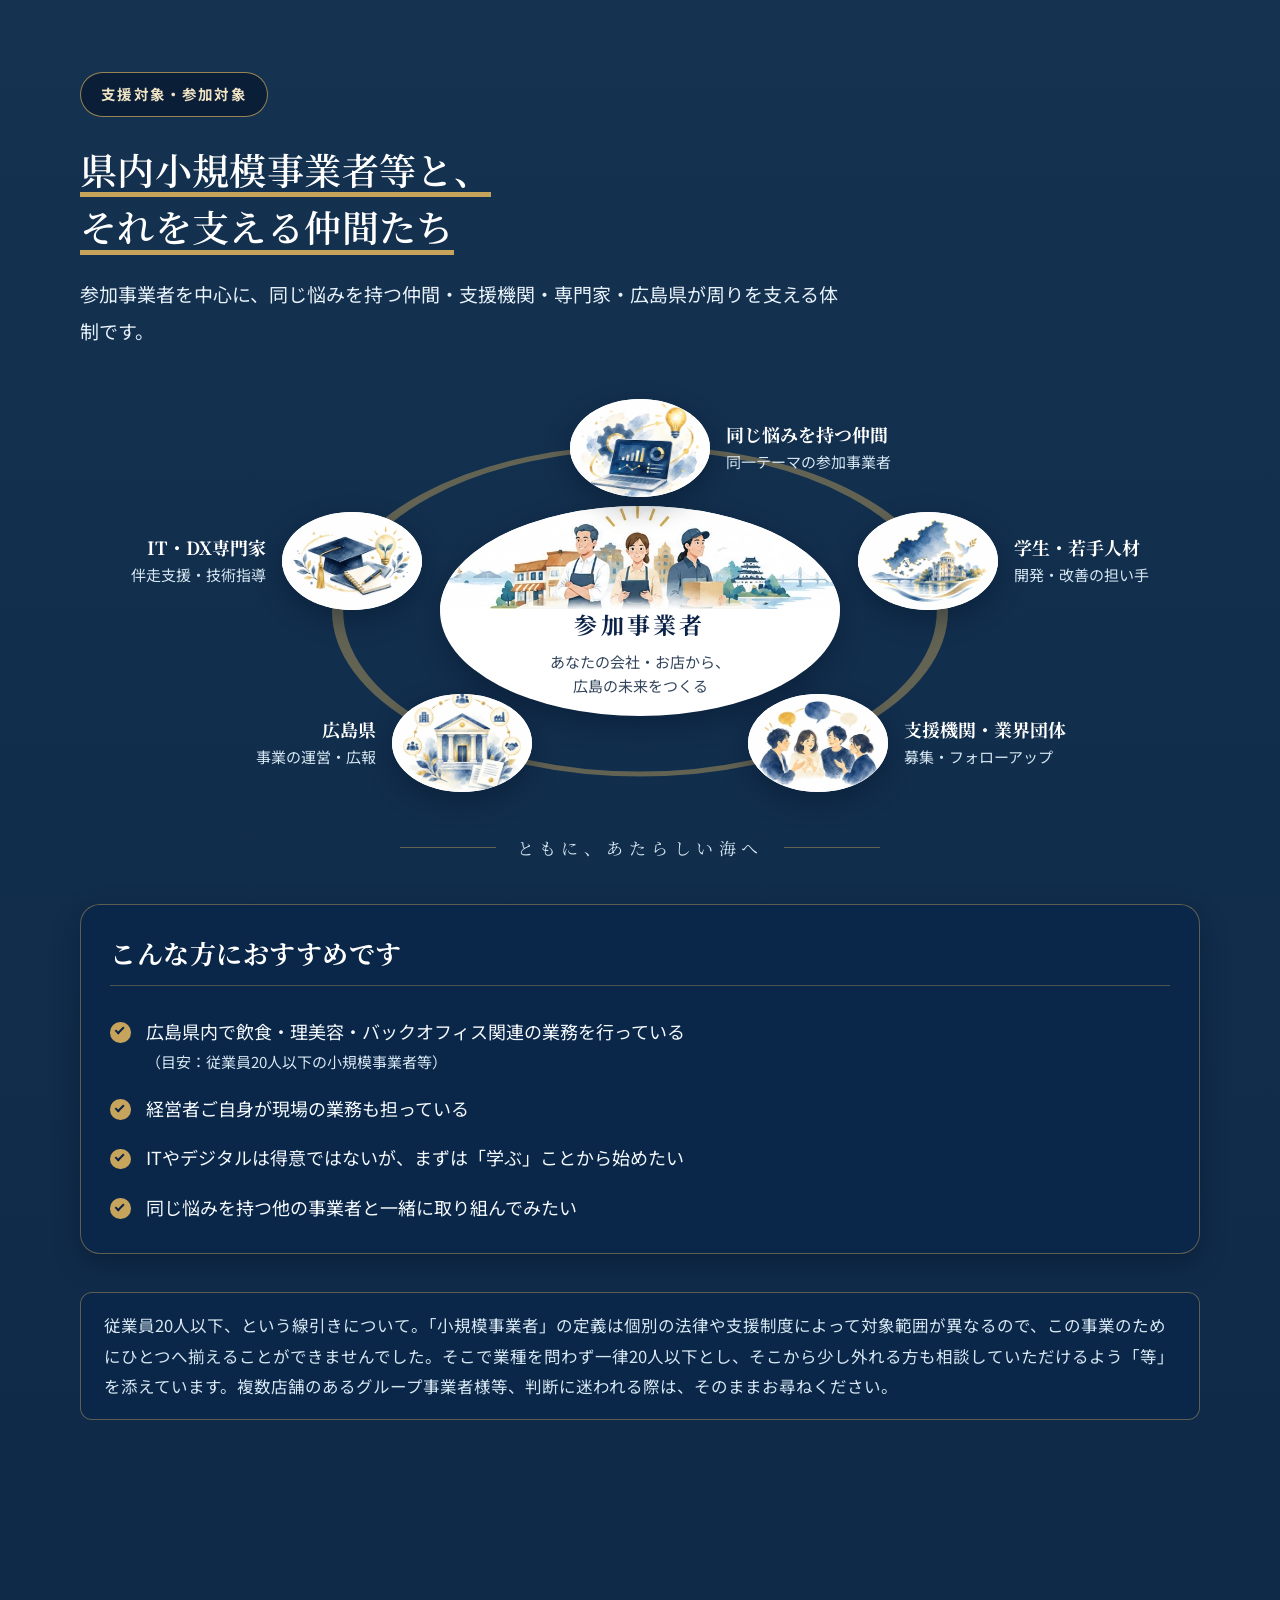
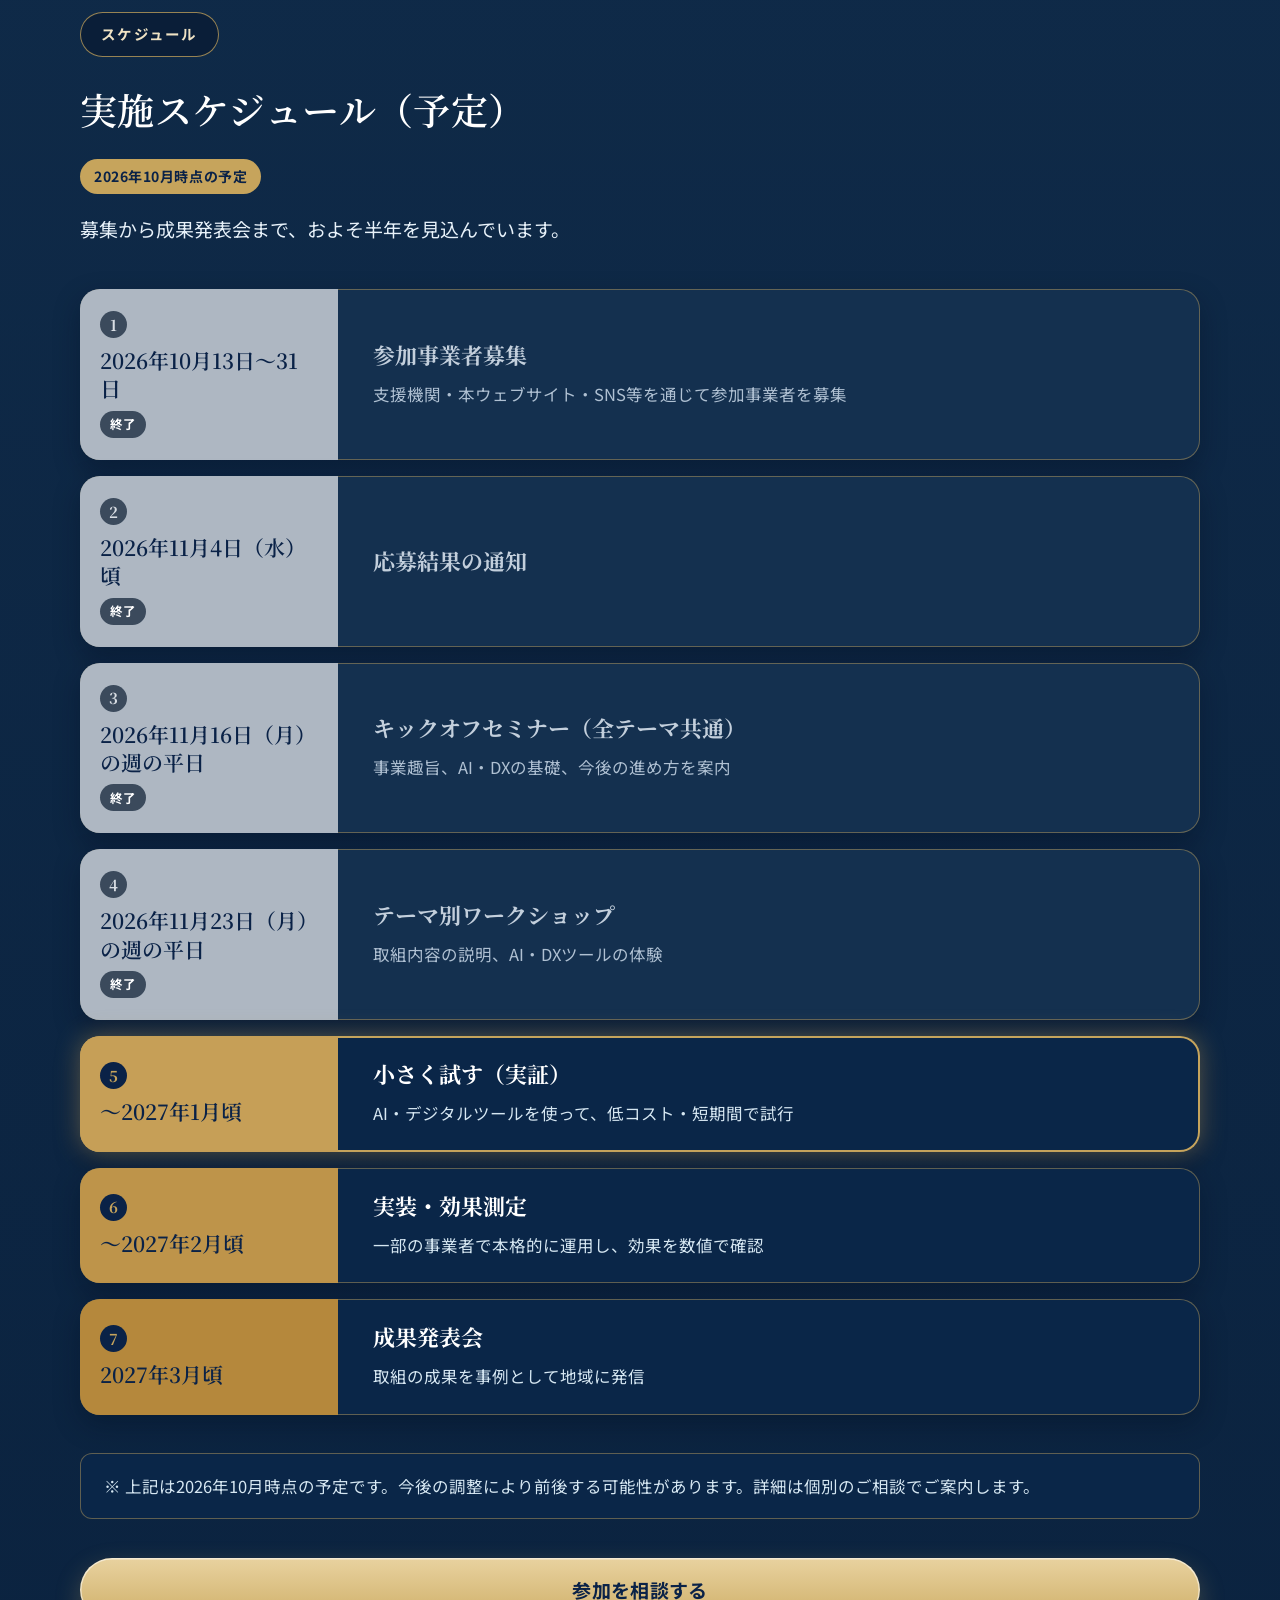
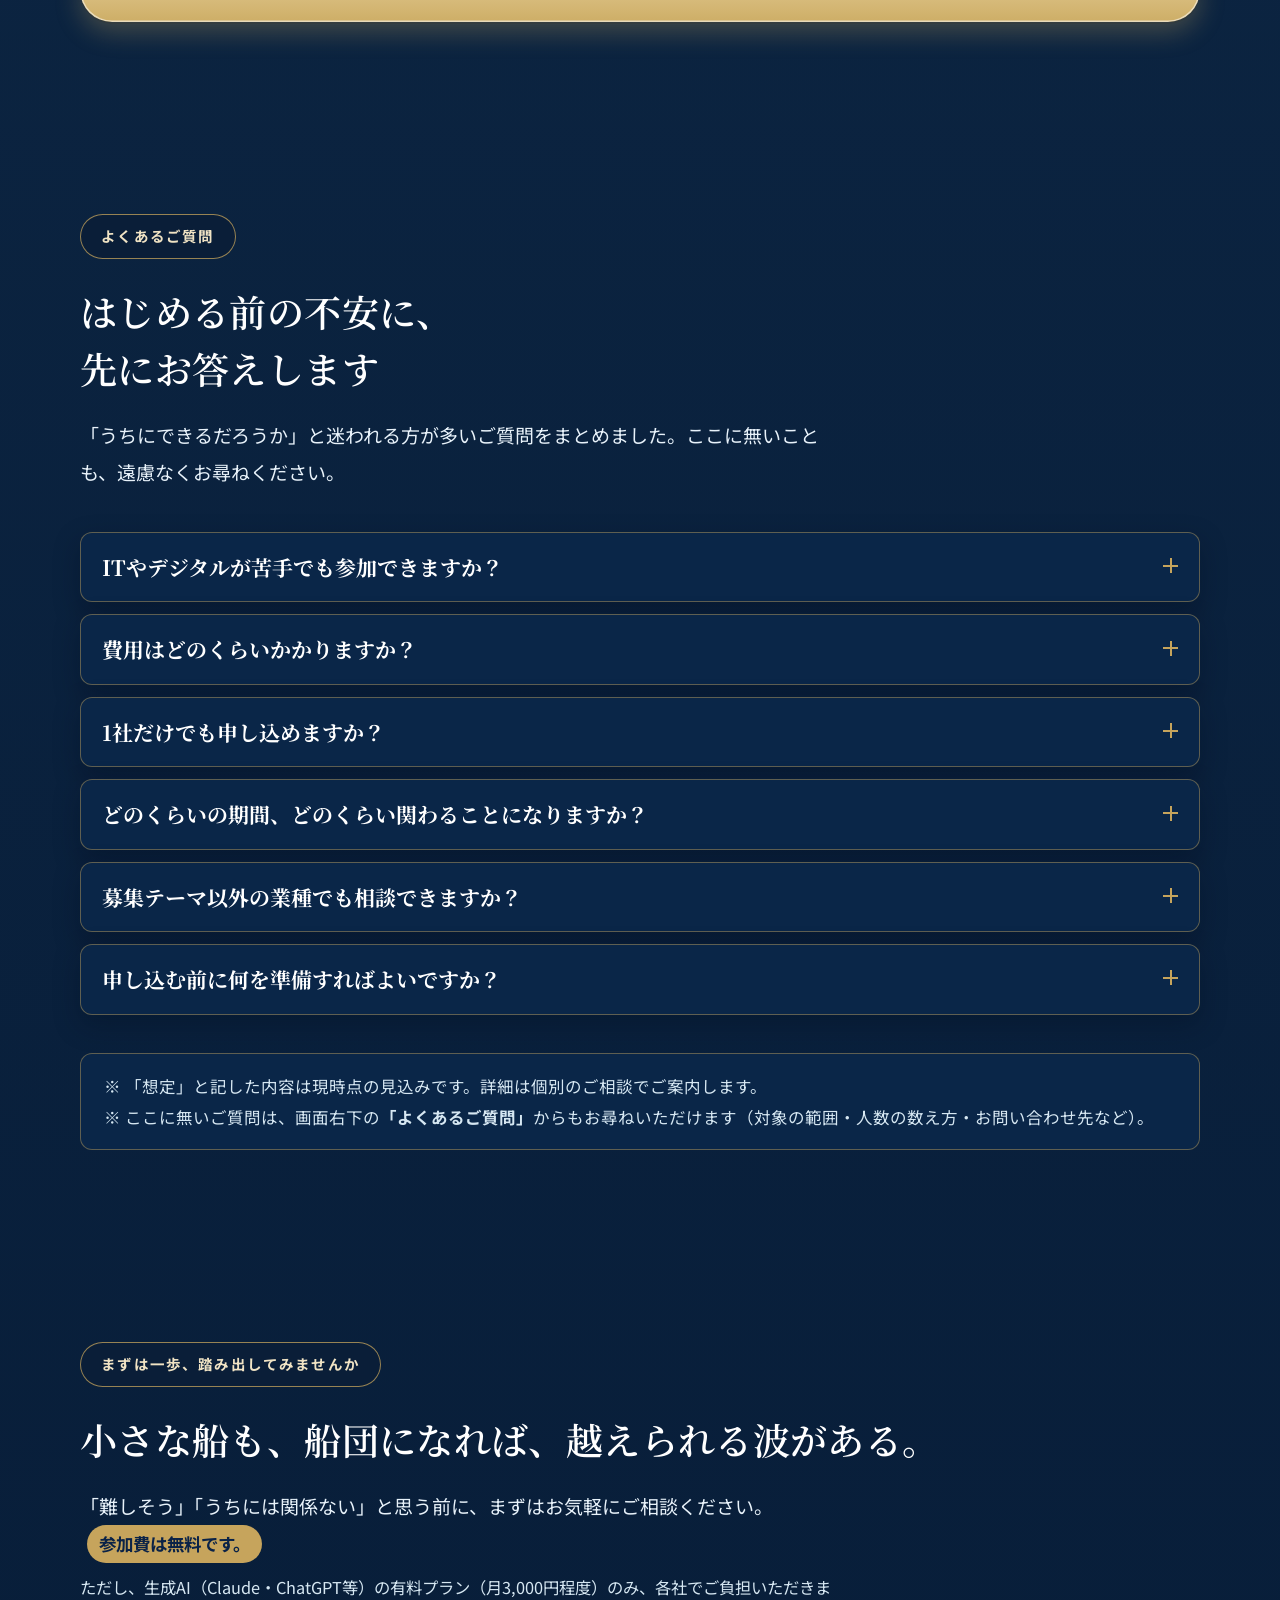
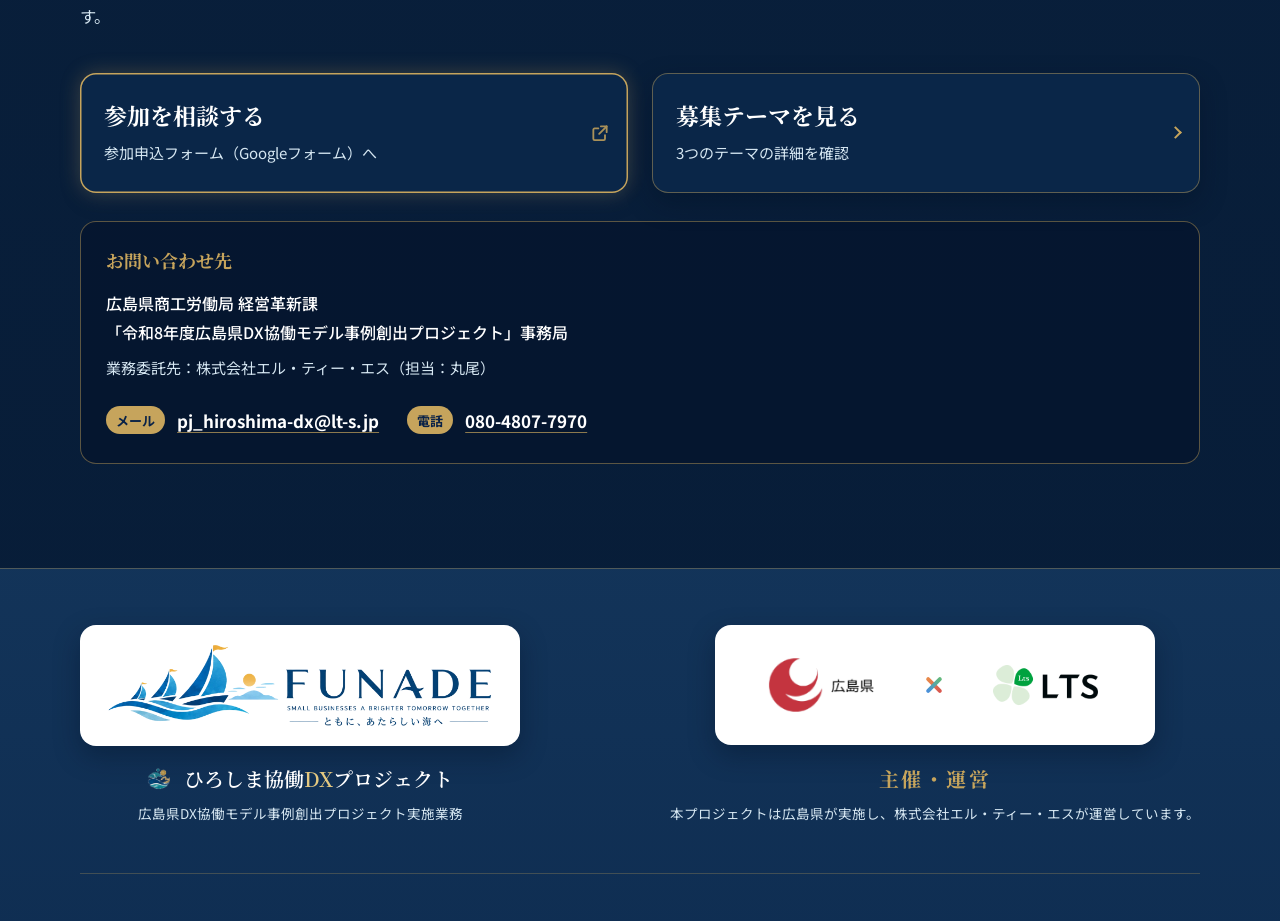
==== commit 1b0f186d: "Merge a0128552ca97c9d1a426fd5a89d08c5aa17bd7ce into 8c44b4b6278a5fb226bc1d70c30c122ecc20f391" ====
--- a/index.html
+++ b/index.html
@@ -9,6 +9,7 @@
 <link rel="preconnect" href="https://fonts.gstatic.com" crossorigin>
 <link href="https://fonts.googleapis.com/css2?family=Noto+Serif+JP:wght@600;700&family=Noto+Sans+JP:wght@400;500;700&display=swap" rel="stylesheet">
 <link rel="stylesheet" href="style.css">
+<link rel="stylesheet" href="fleet-story.css">
 <!-- ヒーローの絵はCSSの background-image なので、ブラウザは style.css を
      読み終えるまで存在に気づけない。外部のフォントの読み込みも間に挟まるので、
      遅い回線では最初に見える絵の取得が後ろへずれる。先に取りに行かせる。
@@ -113,6 +114,33 @@
         </span>
         <span class="sr-only">（参加申込フォームが新しいタブで開きます）</span>
       </a>
+    </div>
+  </div>
+</section>
+
+
+<!-- 協働を船団で伝える。JSなし・動き軽減時は全説明と完成形を表示。 -->
+<section id="fleet-story" class="fleet-story" aria-labelledby="fleet-title">
+  <div class="fleet-stage">
+    <div class="wrap fleet-layout">
+      <div class="fleet-copy">
+        <p class="eyebrow">ひとりの悩みを、みんなの一歩に。</p>
+        <h2 id="fleet-title">小さな船が、<br>船団になるまで。</h2>
+        <ol class="fleet-chapters">
+          <li><span>01</span><div><h3>その悩み、ひとりで抱えていませんか。</h3><p>人手が足りない。紙の管理が大変。何から始めればいいか分からない。</p></div></li>
+          <li><span>02</span><div><h3>同じ悩みを持つ、仲間と出会う。</h3><p>困りごとを持ち寄ると、一緒に取り組める課題が見えてきます。</p></div></li>
+          <li><span>03</span><div><h3>専門家も加わり、進め方を考える。</h3><p>AIやデジタルの専門家が、最初の一歩を一緒に考えます。</p></div></li>
+          <li><span>04</span><div><h3>仲間と、小さく試す。</h3><p>一社では踏み出せなかった挑戦を、船団で始めましょう。</p></div></li>
+        </ol>
+        <a class="fleet-skip" href="#pain">困りごとと支援内容を見る <span aria-hidden="true">↓</span></a>
+      </div>
+      <div class="fleet-ocean" role="img" aria-label="同じ悩みを持つ3隻の船に専門家の船が加わり、船団として同じ方向へ進む図">
+        <span class="fleet-watermark" aria-hidden="true">FUNADE</span>
+        <div class="fleet-route" aria-hidden="true"></div>
+        <div class="fleet-boat fleet-boat-0" aria-hidden="true"><span class="fleet-label">人手が足りない</span><svg viewBox="0 0 48 48"><use href="#ic-ship"></use></svg></div><div class="fleet-boat fleet-boat-1" aria-hidden="true"><span class="fleet-label">紙の管理が大変</span><svg viewBox="0 0 48 48"><use href="#ic-ship"></use></svg></div><div class="fleet-boat fleet-boat-2" aria-hidden="true"><span class="fleet-label">何から始める？</span><svg viewBox="0 0 48 48"><use href="#ic-ship"></use></svg></div><div class="fleet-boat fleet-boat-3" aria-hidden="true"><span class="fleet-label">専門家</span><svg viewBox="0 0 48 48"><use href="#ic-ship"></use></svg></div>
+        <p class="fleet-destination" aria-hidden="true">ともに、あたらしい海へ <span>→</span></p>
+      </div>
+      <div class="fleet-progress" aria-hidden="true"><span></span></div>
     </div>
   </div>
 </section>
@@ -986,6 +1014,7 @@
 </dialog>
 
 <script src="script.js" defer></script>
+<script src="fleet-story.js" defer></script>
 
 </body>
 </html>
--- a/fleet-story.css
+++ b/fleet-story.css
@@ -0,0 +1,54 @@
+/* Fleet narrative: isolated from the existing hero, creatures and night switch. */
+.fleet-story{position:relative;margin:0;padding:48px 0;color:#102f4d}
+.fleet-layout{display:grid;grid-template-columns:1fr 1.12fr;gap:40px;align-items:center}
+.fleet-copy h2{margin:20px 0 28px}
+.fleet-chapters{list-style:none;padding:0;margin:0;display:grid;gap:20px}
+.fleet-chapters li{display:flex;gap:16px;align-items:flex-start}
+.fleet-chapters li>span{font-family:var(--serif);color:#836025;font-size:16px;padding-top:3px}
+.fleet-chapters h3{font-size:20px;line-height:1.6;margin:0 0 8px}
+.fleet-chapters p{font-size:16px;line-height:1.9;margin:0}
+.fleet-skip{display:inline-block;margin-top:28px;font-size:14px;text-underline-offset:6px;color:inherit}
+.fleet-skip:focus-visible{outline:3px solid #8b662e;outline-offset:6px}
+.fleet-ocean{position:relative;aspect-ratio:1.18;min-width:0;overflow:hidden;border-radius:48% 48% 38% 38%;background:radial-gradient(ellipse at 55% 35%,#e9f8fa 0%,#c4e5ec 52%,#95c7d7 100%);box-shadow:inset 0 0 60px #ffffff60}
+.fleet-watermark{position:absolute;left:10%;top:12%;font-size:clamp(32px,5vw,68px);letter-spacing:.13em;color:#174d6319;font-weight:700}
+.fleet-route{position:absolute;left:24%;right:12%;top:61%;height:1px;border-top:2px dashed #62899480;transform:rotate(-12deg);opacity:.5}
+.fleet-boat{position:absolute;left:var(--x);top:var(--y);width:64px;transform:translate(-50%,-50%);color:#153b56;text-align:center;will-change:auto}
+.fleet-boat svg{display:block;width:100%;height:auto;padding:6px}
+.fleet-boat-0{--x:46%;--y:42%}
+.fleet-boat-1{--x:31%;--y:61%}
+.fleet-boat-2{--x:57%;--y:65%}
+.fleet-boat-3{--x:73%;--y:44%;color:#78521b}
+.fleet-label{position:absolute;bottom:100%;left:50%;transform:translateX(-50%);white-space:nowrap;background:#fffdf6;border:1px solid #cdbb91;border-radius:999px;padding:6px 10px;font-size:14px;color:#153b56;box-shadow:0 5px 18px #244f6010}
+.fleet-destination{position:absolute;bottom:10%;left:8%;right:8%;text-align:center;font-size:16px;font-weight:700;color:#173b51}
+.fleet-destination span{margin-left:8px}
+.fleet-progress{display:none}
+.fleet-story.is-enhanced .fleet-chapters{display:grid}
+.fleet-story.is-enhanced .fleet-chapters li{grid-area:1/1;opacity:0;visibility:hidden;pointer-events:none}
+.fleet-story.is-enhanced .fleet-chapters li.is-current{opacity:1;visibility:visible}
+.fleet-story.is-enhanced .fleet-progress{display:block;grid-column:1/-1;height:2px;background:#173b5120}
+.fleet-progress>span{display:block;width:100%;height:100%;background:#967137;transform:scaleX(var(--fleet-p,0));transform-origin:left}
+.fleet-story.is-pinned{height:235svh;padding:0}
+.fleet-story.is-pinned .fleet-stage{position:sticky;top:0;min-height:100svh;display:flex;align-items:center;padding:48px 0}
+.fleet-story.is-pinned .fleet-layout{width:min(100% - 48px,var(--wrap))}
+.is-night .fleet-story{color:#edf6fb}
+.is-night .fleet-chapters li>span{color:#e1c687}
+.is-night .fleet-ocean{background:radial-gradient(ellipse at 55% 35%,#244e64,#112e46);box-shadow:inset 0 0 60px #081d3630}
+.is-night .fleet-boat{color:#d9edf5}
+.is-night .fleet-boat-3{color:#e7c786}
+.is-night .fleet-watermark{color:#d4eef01a}
+.is-night .fleet-destination{color:#eaf5fb}
+@media(max-width:767px){
+ .fleet-story{padding:36px 0}
+ .fleet-layout{grid-template-columns:1fr;gap:24px}
+ .fleet-copy h2{font-size:28px;margin:16px 0 24px}
+ .fleet-chapters h3{font-size:18px}
+ .fleet-ocean{aspect-ratio:1.3;max-width:520px;width:100%;margin:auto}
+ .fleet-boat{width:48px}
+ .fleet-label{font-size:14px;padding:4px 7px}
+ .fleet-destination{font-size:14px;bottom:7%}
+ .fleet-watermark{font-size:36px}
+ .fleet-story.is-enhanced .fleet-chapters{min-height:160px}
+}
+@media(prefers-reduced-motion:reduce){
+ .fleet-story .fleet-boat{will-change:auto}
+}
